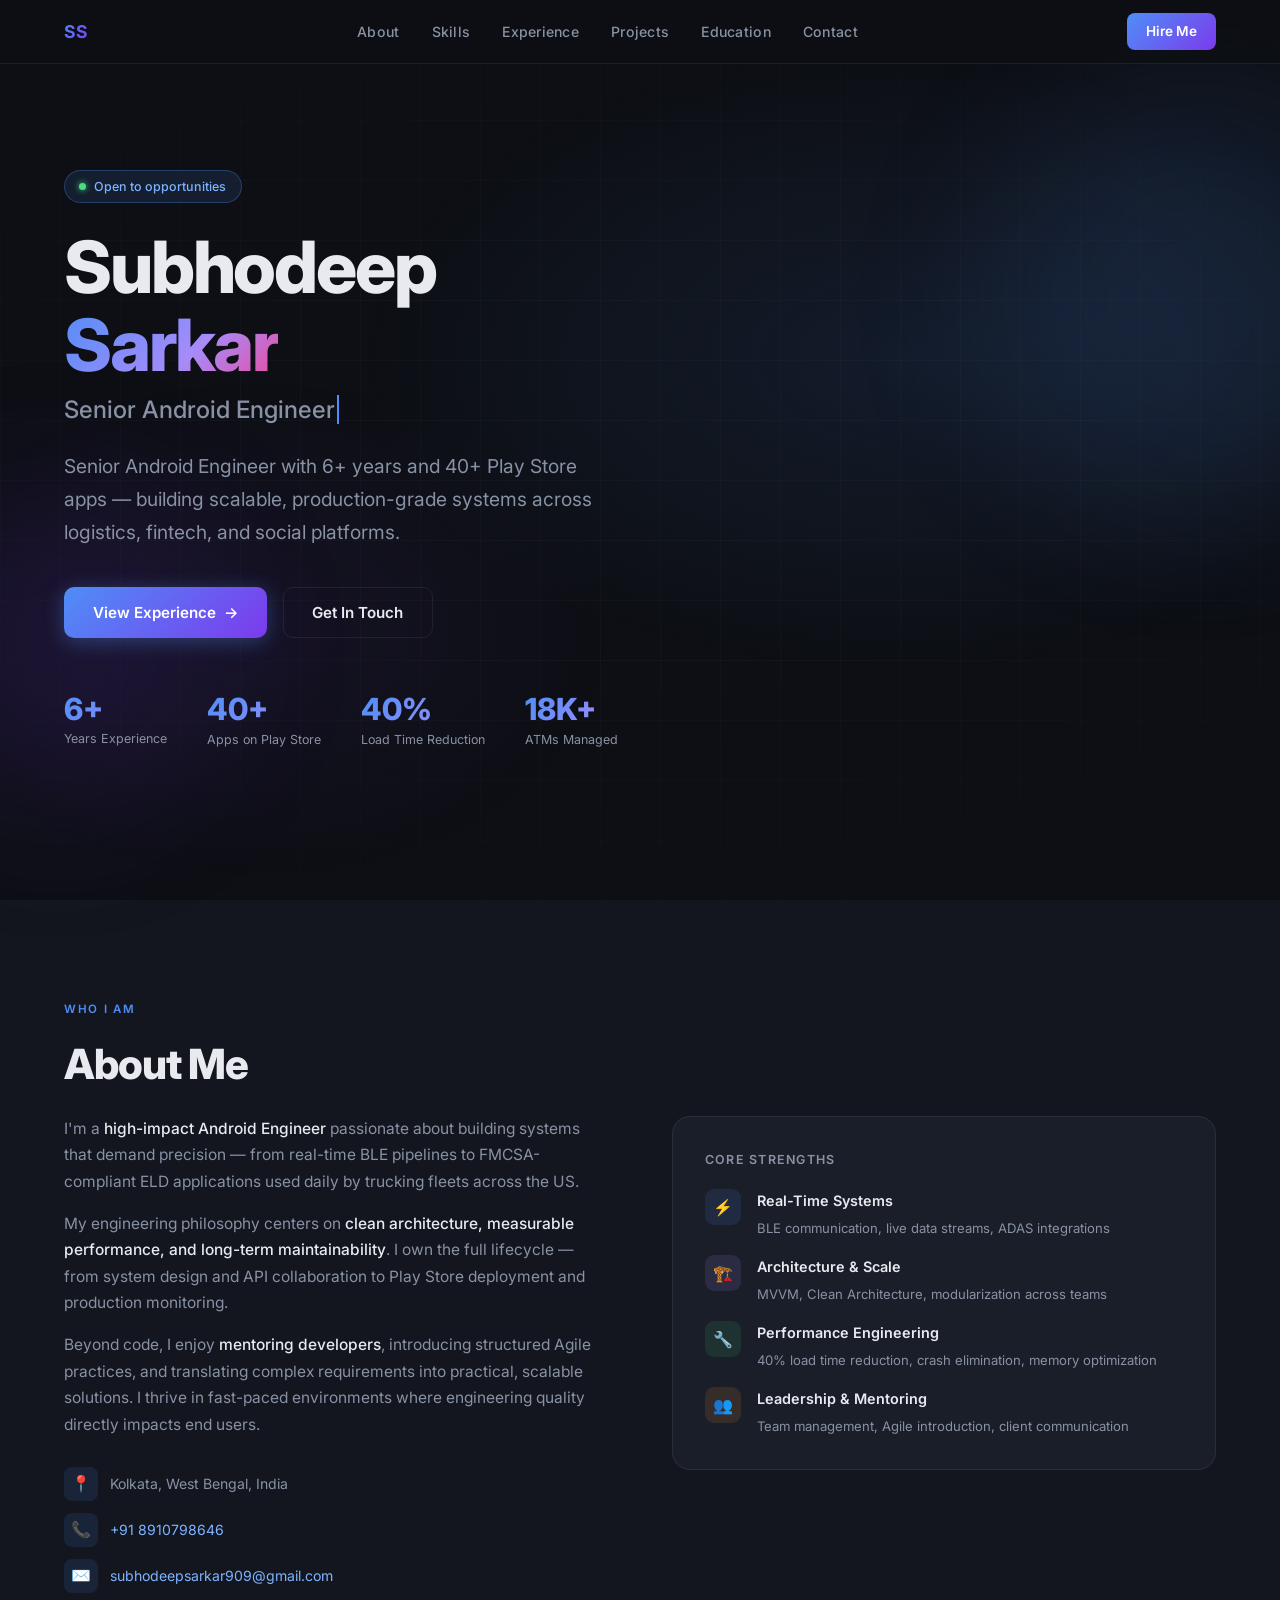
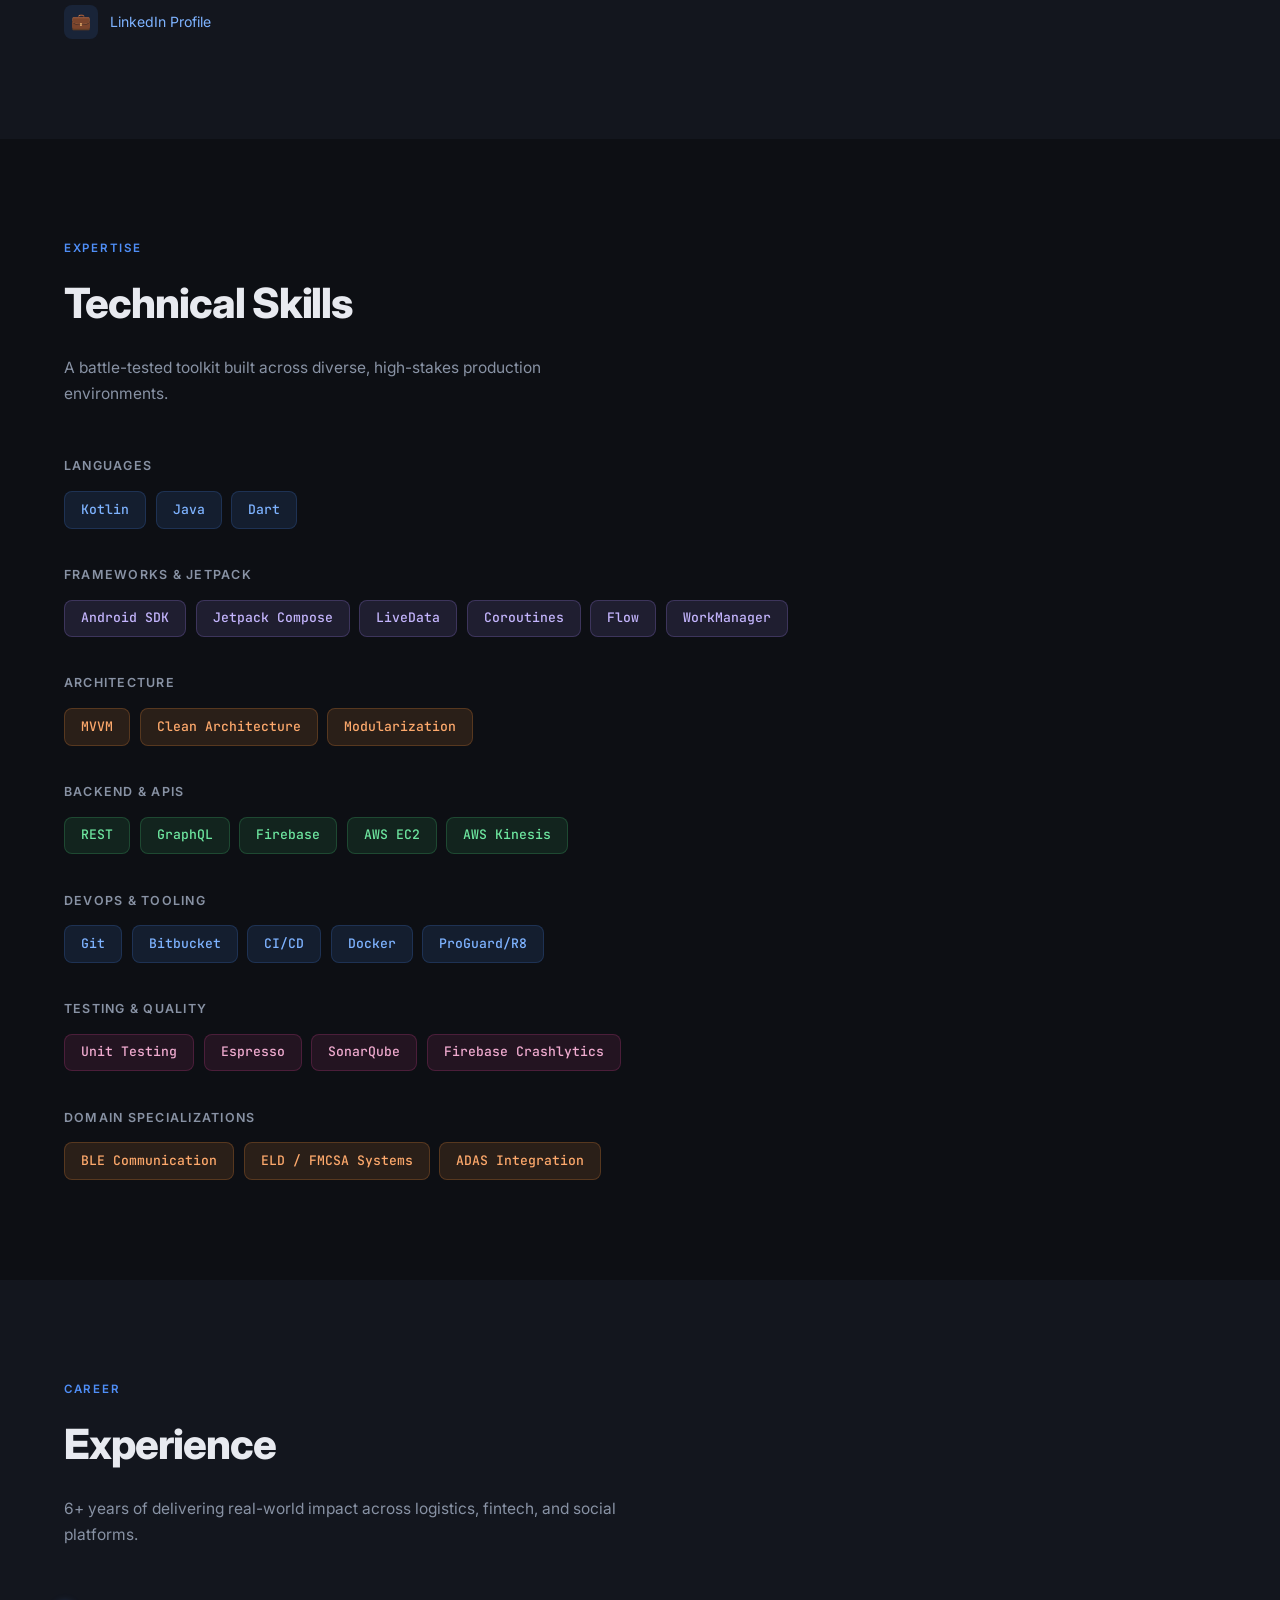
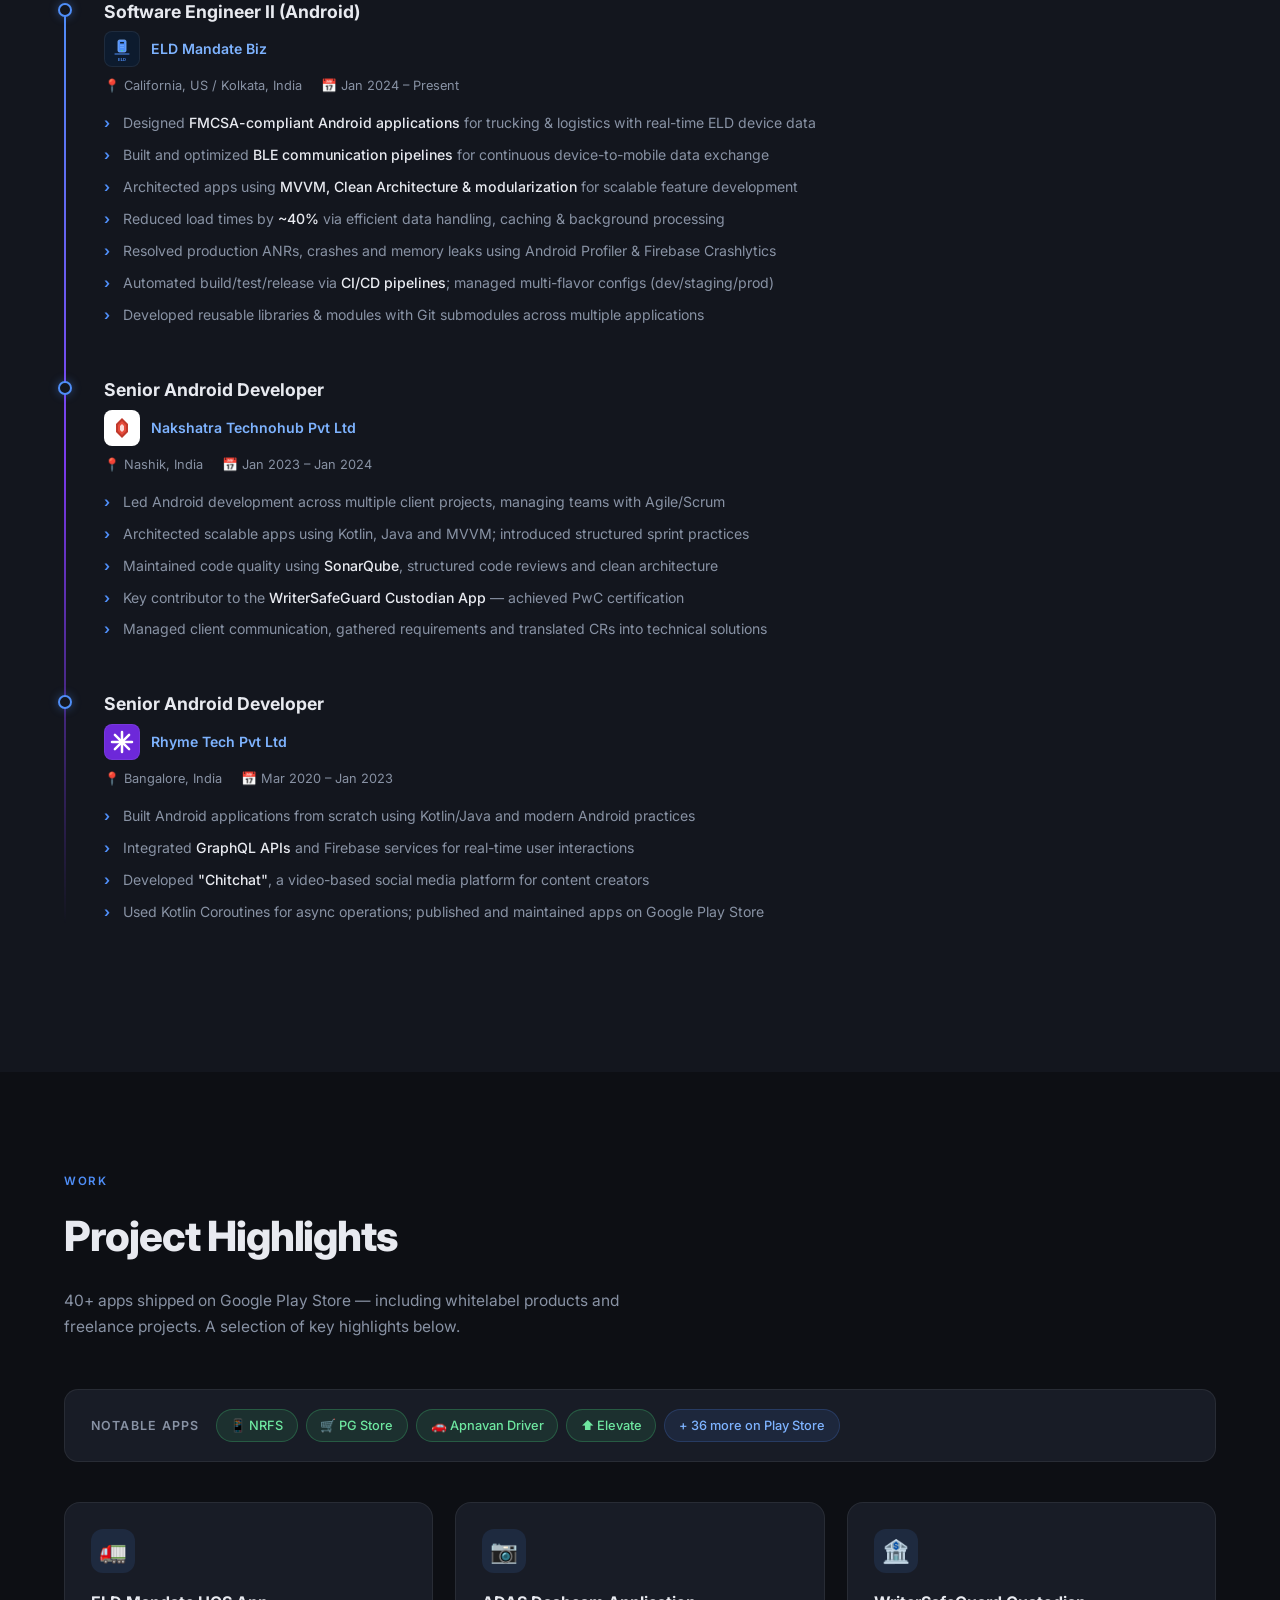
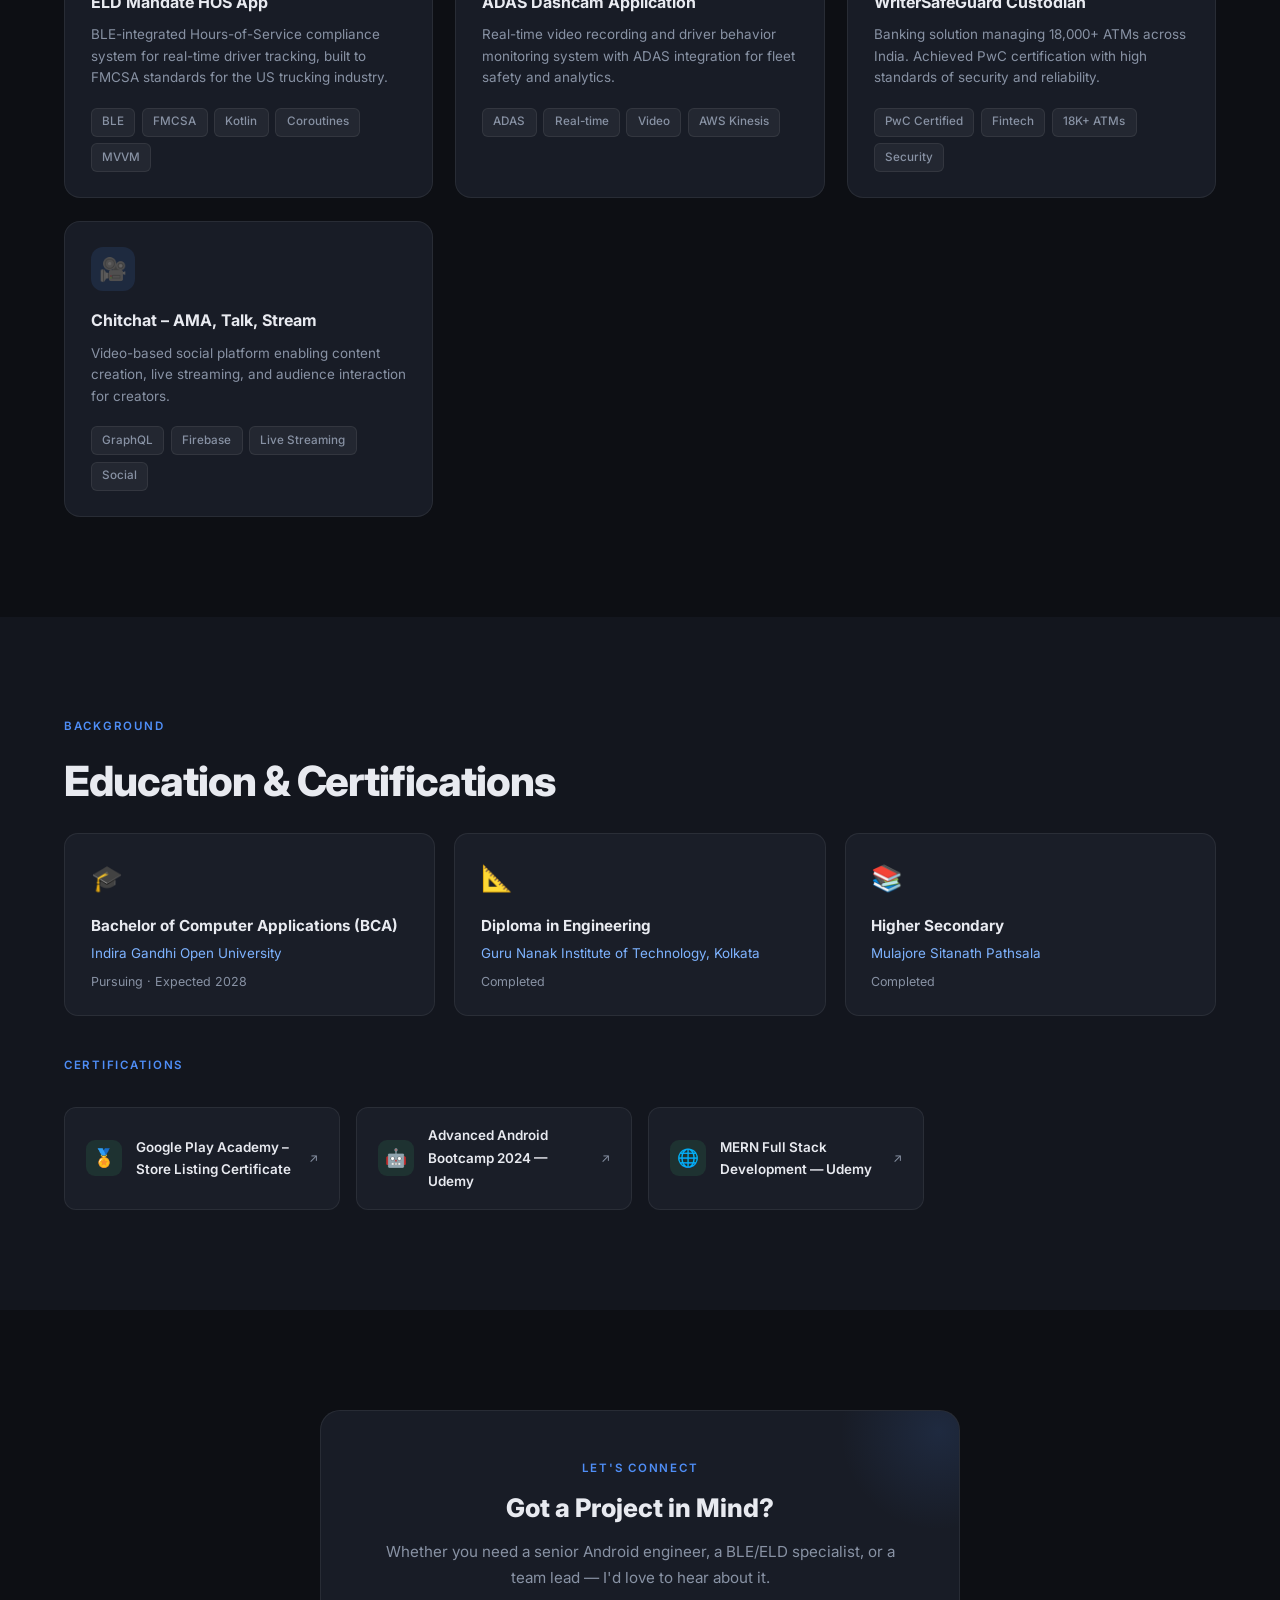
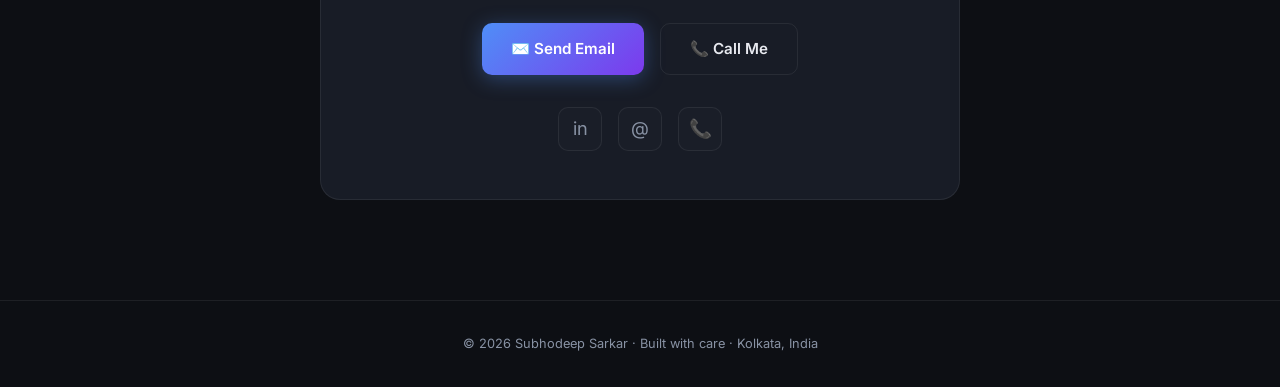
==== index.html @ 1e99bc36 "Updated" ====
<!DOCTYPE html>
<html lang="en">
<head>
  <meta charset="UTF-8" />
  <meta name="viewport" content="width=device-width, initial-scale=1.0"/>
  <title>Subhodeep Sarkar — Android Engineer</title>
  <link rel="preconnect" href="https://fonts.googleapis.com">
  <link rel="preconnect" href="https://fonts.gstatic.com" crossorigin>
  <link href="https://fonts.googleapis.com/css2?family=Inter:wght@300;400;500;600;700;800&family=JetBrains+Mono:wght@400;500&display=swap" rel="stylesheet">
  <style>
    *, *::before, *::after { box-sizing: border-box; margin: 0; padding: 0; }

    :root {
      --bg: #0d0f14;
      --bg2: #13161e;
      --bg3: #1a1e28;
      --card: #181c26;
      --border: rgba(255,255,255,0.07);
      --accent: #4f8ef7;
      --accent2: #7c3aed;
      --accent-glow: rgba(79,142,247,0.18);
      --text: #e8eaf0;
      --muted: #8892a4;
      --tag-bg: rgba(79,142,247,0.12);
      --tag-color: #7eb3ff;
      --timeline-line: rgba(79,142,247,0.25);
    }

    html { scroll-behavior: smooth; }

    body {
      font-family: 'Inter', sans-serif;
      background: var(--bg);
      color: var(--text);
      line-height: 1.7;
      overflow-x: hidden;
    }

    /* ---- SCROLLBAR ---- */
    ::-webkit-scrollbar { width: 6px; }
    ::-webkit-scrollbar-track { background: var(--bg); }
    ::-webkit-scrollbar-thumb { background: var(--accent); border-radius: 3px; }

    /* ---- NAV ---- */
    nav {
      position: fixed; top: 0; left: 0; right: 0; z-index: 100;
      display: flex; align-items: center; justify-content: space-between;
      padding: 0 5%;
      height: 64px;
      background: rgba(13,15,20,0.82);
      backdrop-filter: blur(18px);
      border-bottom: 1px solid var(--border);
      transition: background 0.3s;
    }
    .nav-logo {
      font-weight: 700; font-size: 1.1rem; letter-spacing: 0.01em;
      background: linear-gradient(135deg, var(--accent), var(--accent2));
      -webkit-background-clip: text; -webkit-text-fill-color: transparent;
    }
    .nav-links { display: flex; gap: 2rem; list-style: none; }
    .nav-links a {
      color: var(--muted); text-decoration: none; font-size: 0.88rem;
      font-weight: 500; letter-spacing: 0.02em;
      transition: color 0.2s;
      position: relative;
    }
    .nav-links a::after {
      content: ''; position: absolute; bottom: -3px; left: 0;
      width: 0; height: 2px;
      background: var(--accent);
      transition: width 0.25s;
      border-radius: 1px;
    }
    .nav-links a:hover { color: var(--text); }
    .nav-links a:hover::after { width: 100%; }
    .nav-cta {
      padding: 0.45rem 1.2rem;
      background: linear-gradient(135deg, var(--accent), var(--accent2));
      border: none; border-radius: 8px; color: #fff; cursor: pointer;
      font-size: 0.85rem; font-weight: 600; text-decoration: none;
      transition: opacity 0.2s, transform 0.2s;
    }
    .nav-cta:hover { opacity: 0.88; transform: translateY(-1px); }
    .hamburger { display: none; flex-direction: column; gap: 5px; cursor: pointer; }
    .hamburger span { width: 24px; height: 2px; background: var(--text); border-radius: 2px; transition: 0.3s; }

    /* ---- HERO ---- */
    #hero {
      min-height: 100vh;
      display: flex; align-items: center;
      padding: 80px 5% 60px;
      position: relative;
      overflow: hidden;
    }
    .hero-bg {
      position: absolute; inset: 0; z-index: 0;
      background:
        radial-gradient(ellipse 60% 50% at 70% 40%, rgba(79,142,247,0.10) 0%, transparent 70%),
        radial-gradient(ellipse 40% 40% at 20% 70%, rgba(124,58,237,0.08) 0%, transparent 70%);
    }
    .hero-grid {
      position: absolute; inset: 0;
      background-image:
        linear-gradient(rgba(255,255,255,0.025) 1px, transparent 1px),
        linear-gradient(90deg, rgba(255,255,255,0.025) 1px, transparent 1px);
      background-size: 60px 60px;
      mask-image: radial-gradient(ellipse 80% 60% at 50% 50%, black 40%, transparent 100%);
    }
    .hero-content { position: relative; z-index: 1; max-width: 780px; }
    .hero-badge {
      display: inline-flex; align-items: center; gap: 0.5rem;
      padding: 0.3rem 0.9rem;
      background: var(--tag-bg);
      border: 1px solid rgba(79,142,247,0.3);
      border-radius: 50px;
      font-size: 0.78rem; font-weight: 500; color: var(--tag-color);
      margin-bottom: 1.6rem;
      animation: fadeInDown 0.6s ease both;
    }
    .hero-badge .dot {
      width: 7px; height: 7px; border-radius: 50%;
      background: #4ade80;
      box-shadow: 0 0 6px #4ade80;
      animation: pulse 2s infinite;
    }
    @keyframes pulse { 0%,100%{opacity:1} 50%{opacity:0.4} }

    h1 {
      font-size: clamp(2.5rem, 6vw, 4.5rem);
      font-weight: 800;
      line-height: 1.08;
      letter-spacing: -0.03em;
      animation: fadeInDown 0.7s 0.1s ease both;
    }
    .gradient-text {
      background: linear-gradient(135deg, var(--accent) 0%, #a78bfa 60%, #ec4899 100%);
      -webkit-background-clip: text; -webkit-text-fill-color: transparent;
    }
    .hero-sub {
      font-size: clamp(1rem, 2vw, 1.2rem);
      color: var(--muted);
      max-width: 560px;
      margin: 1.2rem 0 2.4rem;
      animation: fadeInDown 0.7s 0.2s ease both;
    }
    .hero-actions {
      display: flex; gap: 1rem; flex-wrap: wrap;
      animation: fadeInDown 0.7s 0.3s ease both;
    }
    .btn {
      padding: 0.75rem 1.8rem; border-radius: 10px;
      font-size: 0.95rem; font-weight: 600;
      cursor: pointer; text-decoration: none;
      transition: transform 0.2s, box-shadow 0.2s, opacity 0.2s;
      display: inline-flex; align-items: center; gap: 0.5rem;
    }
    .btn:hover { transform: translateY(-2px); }
    .btn-primary {
      background: linear-gradient(135deg, var(--accent), var(--accent2));
      color: #fff;
      box-shadow: 0 4px 20px rgba(79,142,247,0.35);
    }
    .btn-primary:hover { box-shadow: 0 6px 28px rgba(79,142,247,0.5); }
    .btn-ghost {
      background: transparent;
      border: 1px solid var(--border);
      color: var(--text);
    }
    .btn-ghost:hover { border-color: var(--accent); color: var(--accent); }

    .hero-stats {
      display: flex; gap: 2.5rem; flex-wrap: wrap;
      margin-top: 3.5rem;
      animation: fadeInDown 0.7s 0.4s ease both;
    }
    .stat-item { }
    .stat-num {
      font-size: 1.9rem; font-weight: 800; line-height: 1;
      background: linear-gradient(135deg, var(--accent), #a78bfa);
      -webkit-background-clip: text; -webkit-text-fill-color: transparent;
    }
    .stat-label { font-size: 0.78rem; color: var(--muted); margin-top: 0.25rem; }

    /* ---- SECTIONS ---- */
    section { padding: 100px 5%; }
    .section-label {
      font-size: 0.72rem; font-weight: 600;
      letter-spacing: 0.15em; text-transform: uppercase;
      color: var(--accent);
      margin-bottom: 0.6rem;
    }
    .section-title {
      font-size: clamp(1.8rem, 4vw, 2.6rem);
      font-weight: 800; letter-spacing: -0.025em;
      margin-bottom: 1rem;
    }
    .section-desc {
      color: var(--muted); max-width: 560px;
      margin-bottom: 3rem; font-size: 0.97rem;
    }

    /* ---- ABOUT ---- */
    #about { background: var(--bg2); }
    .about-grid {
      display: grid;
      grid-template-columns: 1fr 1fr;
      gap: 4rem;
      align-items: start;
    }
    .about-text p {
      color: var(--muted); margin-bottom: 1rem; font-size: 0.97rem;
    }
    .about-text p span { color: var(--text); font-weight: 500; }
    .contact-list { margin-top: 1.8rem; display: flex; flex-direction: column; gap: 0.75rem; }
    .contact-item {
      display: flex; align-items: center; gap: 0.75rem;
      color: var(--muted); font-size: 0.88rem;
    }
    .contact-item .icon {
      width: 34px; height: 34px; border-radius: 8px;
      background: var(--tag-bg);
      display: flex; align-items: center; justify-content: center;
      font-size: 1rem; flex-shrink: 0;
    }
    .contact-item a { color: var(--tag-color); text-decoration: none; }
    .contact-item a:hover { text-decoration: underline; }

    /* ---- SKILLS ---- */
    #skills { background: var(--bg); }
    .skills-grid { display: flex; flex-direction: column; gap: 2.2rem; }
    .skill-cat-label {
      font-size: 0.78rem; font-weight: 600;
      letter-spacing: 0.1em; text-transform: uppercase;
      color: var(--muted); margin-bottom: 0.9rem;
    }
    .tags { display: flex; flex-wrap: wrap; gap: 0.6rem; }
    .tag {
      padding: 0.42rem 1rem;
      border-radius: 8px;
      font-size: 0.82rem; font-weight: 500;
      font-family: 'JetBrains Mono', monospace;
      background: var(--tag-bg);
      color: var(--tag-color);
      border: 1px solid rgba(79,142,247,0.18);
      transition: background 0.2s, transform 0.2s, border-color 0.2s;
      cursor: default;
    }
    .tag:hover {
      background: rgba(79,142,247,0.22);
      border-color: rgba(79,142,247,0.45);
      transform: translateY(-2px);
    }
    .tag.green { background: rgba(74,222,128,0.1); color: #6ee7a0; border-color: rgba(74,222,128,0.2); }
    .tag.green:hover { background: rgba(74,222,128,0.2); border-color: rgba(74,222,128,0.45); }
    .tag.purple { background: rgba(167,139,250,0.12); color: #c4b5fd; border-color: rgba(167,139,250,0.22); }
    .tag.purple:hover { background: rgba(167,139,250,0.22); border-color: rgba(167,139,250,0.45); }
    .tag.orange { background: rgba(251,146,60,0.12); color: #fda96c; border-color: rgba(251,146,60,0.22); }
    .tag.orange:hover { background: rgba(251,146,60,0.22); border-color: rgba(251,146,60,0.45); }
    .tag.pink { background: rgba(236,72,153,0.10); color: #f0abcf; border-color: rgba(236,72,153,0.2); }
    .tag.pink:hover { background: rgba(236,72,153,0.2); border-color: rgba(236,72,153,0.45); }

    /* ---- EXPERIENCE ---- */
    #experience { background: var(--bg2); }
    .timeline { position: relative; padding-left: 2.5rem; }
    .timeline::before {
      content: '';
      position: absolute; left: 0; top: 8px; bottom: 0;
      width: 2px;
      background: linear-gradient(180deg, var(--accent), var(--accent2), transparent);
      border-radius: 1px;
    }
    .timeline-item {
      position: relative;
      margin-bottom: 3rem;
      opacity: 0; transform: translateX(-24px);
      transition: opacity 0.65s cubic-bezier(0.22, 1, 0.36, 1), transform 0.65s cubic-bezier(0.22, 1, 0.36, 1);
    }
    .timeline-item.visible { opacity: 1; transform: translateX(0); }
    .timeline-dot {
      position: absolute; left: -2.5rem;
      width: 14px; height: 14px;
      border-radius: 50%;
      background: var(--bg2);
      border: 2px solid var(--accent);
      top: 6px;
      margin-left: -6px;
      box-shadow: 0 0 10px rgba(79,142,247,0.4);
    }
    .timeline-header { display: flex; flex-wrap: wrap; gap: 0.5rem 1rem; align-items: baseline; margin-bottom: 0.3rem; }
    .job-title { font-size: 1.1rem; font-weight: 700; }
    .job-company-row { display: flex; align-items: center; gap: 0.7rem; margin-bottom: 0.5rem; }
    .company-logo {
      width: 36px; height: 36px; border-radius: 8px;
      overflow: hidden; flex-shrink: 0;
      border: 1px solid var(--border);
      display: flex; align-items: center; justify-content: center;
    }
    .company-logo img { width: 100%; height: 100%; object-fit: contain; }
    .job-company {
      font-size: 0.88rem; font-weight: 600;
      color: var(--tag-color);
    }
    .job-meta {
      display: flex; flex-wrap: wrap; gap: 0.5rem 1.2rem;
      margin-bottom: 0.9rem;
    }
    .job-location, .job-date {
      font-size: 0.8rem; color: var(--muted);
      display: flex; align-items: center; gap: 0.3rem;
    }
    .job-bullets { list-style: none; display: flex; flex-direction: column; gap: 0.5rem; }
    .job-bullets li {
      font-size: 0.88rem; color: var(--muted);
      padding-left: 1.2rem; position: relative;
    }
    .job-bullets li::before {
      content: '›'; position: absolute; left: 0;
      color: var(--accent); font-weight: 700;
    }
    .job-bullets li span { color: var(--text); font-weight: 500; }

    /* ---- PROJECTS ---- */
    #projects { background: var(--bg); }
    .projects-grid {
      display: grid;
      grid-template-columns: repeat(auto-fill, minmax(290px, 1fr));
      gap: 1.4rem;
    }
    .project-card {
      background: var(--card);
      border: 1px solid var(--border);
      border-radius: 16px;
      padding: 1.6rem;
      transition: border-color 0.25s, transform 0.25s, box-shadow 0.25s;
      position: relative; overflow: hidden;
      opacity: 0; transform: translateY(20px);
    }
    .project-card.visible { opacity: 1; transform: translateY(0); }
    .project-card::before {
      content: '';
      position: absolute; top: 0; left: 0; right: 0; height: 2px;
      background: linear-gradient(90deg, var(--accent), var(--accent2));
      transform: scaleX(0); transform-origin: left;
      transition: transform 0.3s;
    }
    .project-card:hover { border-color: rgba(79,142,247,0.3); transform: translateY(-4px); box-shadow: 0 12px 32px rgba(0,0,0,0.35); }
    .project-card:hover::before { transform: scaleX(1); }
    .project-icon {
      width: 44px; height: 44px; border-radius: 12px;
      background: var(--tag-bg);
      display: flex; align-items: center; justify-content: center;
      font-size: 1.4rem; margin-bottom: 1rem;
    }
    .project-name { font-size: 1rem; font-weight: 700; margin-bottom: 0.5rem; }
    .project-desc { font-size: 0.84rem; color: var(--muted); margin-bottom: 1.2rem; line-height: 1.6; }
    .project-tags { display: flex; flex-wrap: wrap; gap: 0.4rem; }
    .project-tag {
      padding: 0.22rem 0.65rem;
      border-radius: 6px;
      font-size: 0.73rem; font-weight: 500;
      background: rgba(255,255,255,0.05);
      color: var(--muted);
      border: 1px solid var(--border);
    }

    /* ---- EDUCATION ---- */
    #education { background: var(--bg2); }
    .edu-grid { display: grid; grid-template-columns: repeat(auto-fill, minmax(280px, 1fr)); gap: 1.2rem; }
    .edu-card {
      background: var(--bg3);
      border: 1px solid var(--border);
      border-radius: 14px;
      padding: 1.4rem 1.6rem;
      transition: border-color 0.2s, transform 0.2s;
      opacity: 0; transform: translateY(16px);
    }
    .edu-card.visible { opacity: 1; transform: translateY(0); }
    .edu-card:hover { border-color: rgba(79,142,247,0.3); transform: translateY(-3px); }
    .edu-icon { font-size: 1.6rem; margin-bottom: 0.8rem; }
    .edu-degree { font-size: 0.95rem; font-weight: 700; margin-bottom: 0.2rem; }
    .edu-school { font-size: 0.84rem; color: var(--tag-color); margin-bottom: 0.4rem; }
    .edu-year { font-size: 0.78rem; color: var(--muted); }
    .certs-grid { display: grid; grid-template-columns: repeat(auto-fill, minmax(240px, 1fr)); gap: 1rem; margin-top: 2rem; }
    .cert-card {
      background: var(--bg3);
      border: 1px solid var(--border);
      border-radius: 12px;
      padding: 1rem 1.3rem;
      display: flex; align-items: center; gap: 0.9rem;
      transition: border-color 0.25s, transform 0.25s, box-shadow 0.25s;
      opacity: 0; transform: translateY(16px);
      text-decoration: none; color: inherit; cursor: pointer;
    }
    .cert-card.visible { opacity: 1; transform: translateY(0); }
    .cert-card:hover {
      border-color: rgba(74,222,128,0.5);
      transform: translateY(-3px);
      box-shadow: 0 8px 24px rgba(74,222,128,0.1);
    }
    .cert-badge {
      width: 36px; height: 36px; border-radius: 9px;
      background: rgba(74,222,128,0.1);
      display: flex; align-items: center; justify-content: center;
      font-size: 1.1rem; flex-shrink: 0;
    }
    .cert-name { font-size: 0.84rem; font-weight: 600; }
    .cert-arrow { margin-left: auto; font-size: 0.75rem; color: var(--muted); flex-shrink: 0; transition: color 0.2s; }
    .cert-card:hover .cert-arrow { color: #6ee7a0; }

    /* ---- CONTACT ---- */
    #contact { background: var(--bg); }
    .contact-card {
      max-width: 640px;
      background: var(--card);
      border: 1px solid var(--border);
      border-radius: 20px;
      padding: 3rem;
      text-align: center;
      position: relative; overflow: hidden;
    }
    .contact-card::before {
      content: '';
      position: absolute; top: -80px; right: -80px;
      width: 200px; height: 200px; border-radius: 50%;
      background: radial-gradient(circle, rgba(79,142,247,0.12), transparent 70%);
    }
    .contact-card h3 { font-size: 1.6rem; font-weight: 800; margin-bottom: 0.6rem; }
    .contact-card p { color: var(--muted); font-size: 0.95rem; margin-bottom: 2rem; }
    .contact-buttons { display: flex; justify-content: center; gap: 1rem; flex-wrap: wrap; }
    .social-row {
      display: flex; gap: 1rem; justify-content: center;
      margin-top: 2rem; flex-wrap: wrap;
    }
    .social-btn {
      width: 44px; height: 44px; border-radius: 10px;
      background: var(--bg3);
      border: 1px solid var(--border);
      display: flex; align-items: center; justify-content: center;
      font-size: 1.15rem;
      text-decoration: none; color: var(--muted);
      transition: border-color 0.2s, color 0.2s, transform 0.2s;
    }
    .social-btn:hover { border-color: var(--accent); color: var(--accent); transform: translateY(-2px); }

    /* ---- FOOTER ---- */
    footer {
      text-align: center; padding: 2rem;
      color: var(--muted); font-size: 0.8rem;
      border-top: 1px solid var(--border);
      background: var(--bg);
    }

    /* ---- ANIMATIONS ---- */
    @keyframes fadeInDown {
      from { opacity: 0; transform: translateY(-20px); }
      to   { opacity: 1; transform: translateY(0); }
    }
    .reveal {
      opacity: 0; transform: translateY(28px);
      transition: opacity 0.7s cubic-bezier(0.22, 1, 0.36, 1), transform 0.7s cubic-bezier(0.22, 1, 0.36, 1);
    }
    .reveal.visible { opacity: 1; transform: translateY(0); }

    /* ---- FLOATING ORB ---- */
    .orb {
      position: fixed; border-radius: 50%; filter: blur(80px);
      pointer-events: none; z-index: 0; opacity: 0.12;
      animation: orb-move 14s ease-in-out infinite alternate;
    }
    .orb1 { width: 420px; height: 420px; background: var(--accent); top: 10%; right: -10%; }
    .orb2 { width: 320px; height: 320px; background: var(--accent2); bottom: 10%; left: -8%;
      animation-delay: -7s; }
    @keyframes orb-move {
      from { transform: translate(0, 0) scale(1); }
      to   { transform: translate(30px, 20px) scale(1.08); }
    }

    /* ---- MOBILE ---- */
    @media (max-width: 768px) {
      .about-grid { grid-template-columns: 1fr; gap: 2rem; }
      nav { padding: 0 4%; }
      .nav-links { display: none; }
      .nav-links.open {
        display: flex; flex-direction: column;
        position: fixed; top: 64px; left: 0; right: 0;
        background: var(--bg2); padding: 1.5rem 5%;
        border-bottom: 1px solid var(--border);
        gap: 1.2rem; z-index: 99;
      }
      .hamburger { display: flex; }
      .nav-cta { display: none; }
      section { padding: 70px 5%; }
      .contact-card { padding: 2rem 1.5rem; }
      h1 { font-size: 2.5rem; }
      .hero-stats { gap: 1.5rem; }
    }
  </style>
</head>
<body>

<!-- Ambient orbs -->
<div class="orb orb1"></div>
<div class="orb orb2"></div>

<!-- NAV -->
<nav id="navbar">
  <div class="nav-logo">SS</div>
  <ul class="nav-links" id="navLinks">
    <li><a href="#about">About</a></li>
    <li><a href="#skills">Skills</a></li>
    <li><a href="#experience">Experience</a></li>
    <li><a href="#projects">Projects</a></li>
    <li><a href="#education">Education</a></li>
    <li><a href="#contact">Contact</a></li>
  </ul>
  <a href="mailto:subhodeepsarkar909@gmail.com" class="nav-cta">Hire Me</a>
  <div class="hamburger" id="hamburger" onclick="toggleMenu()">
    <span></span><span></span><span></span>
  </div>
</nav>

<!-- HERO -->
<section id="hero">
  <div class="hero-bg"></div>
  <div class="hero-grid"></div>
  <div class="hero-content">
    <div class="hero-badge">
      <span class="dot"></span>
      Open to opportunities
    </div>
    <h1>
      Subhodeep<br>
      <span class="gradient-text">Sarkar</span>
    </h1>
    <p class="hero-sub">
      Senior Android Engineer with 6+ years and 40+ Play Store apps — building scalable, production-grade systems across logistics, fintech, and social platforms.
    </p>
    <div class="hero-actions">
      <a href="#experience" class="btn btn-primary">
        <span>View Experience</span>
        <span>→</span>
      </a>
      <a href="mailto:subhodeepsarkar909@gmail.com" class="btn btn-ghost">Get In Touch</a>
    </div>
    <div class="hero-stats">
      <div class="stat-item">
        <div class="stat-num">6+</div>
        <div class="stat-label">Years Experience</div>
      </div>
      <div class="stat-item">
        <div class="stat-num">40+</div>
        <div class="stat-label">Apps on Play Store</div>
      </div>
      <div class="stat-item">
        <div class="stat-num">40%</div>
        <div class="stat-label">Load Time Reduction</div>
      </div>
      <div class="stat-item">
        <div class="stat-num">18K+</div>
        <div class="stat-label">ATMs Managed</div>
      </div>
    </div>
  </div>
</section>

<!-- ABOUT -->
<section id="about">
  <div class="reveal">
    <div class="section-label">Who I am</div>
    <h2 class="section-title">About Me</h2>
  </div>
  <div class="about-grid">
    <div class="about-text reveal">
      <p>
        I'm a <span>high-impact Android Engineer</span> passionate about building systems that demand precision — from real-time BLE pipelines to FMCSA-compliant ELD applications used daily by trucking fleets across the US.
      </p>
      <p>
        My engineering philosophy centers on <span>clean architecture, measurable performance, and long-term maintainability</span>. I own the full lifecycle — from system design and API collaboration to Play Store deployment and production monitoring.
      </p>
      <p>
        Beyond code, I enjoy <span>mentoring developers</span>, introducing structured Agile practices, and translating complex requirements into practical, scalable solutions. I thrive in fast-paced environments where engineering quality directly impacts end users.
      </p>
      <div class="contact-list">
        <div class="contact-item"><div class="icon">📍</div> Kolkata, West Bengal, India</div>
        <div class="contact-item"><div class="icon">📞</div> <a href="tel:+918910798646">+91 8910798646</a></div>
        <div class="contact-item"><div class="icon">✉️</div> <a href="mailto:subhodeepsarkar909@gmail.com">subhodeepsarkar909@gmail.com</a></div>
        <div class="contact-item"><div class="icon">💼</div> <a href="https://linkedin.com" target="_blank">LinkedIn Profile</a></div>
      </div>
    </div>
    <div class="reveal" style="transition-delay:0.15s">
      <div style="background:var(--bg3); border:1px solid var(--border); border-radius:18px; padding:2rem; height:100%;">
        <div style="font-size:0.78rem;font-weight:600;letter-spacing:0.1em;text-transform:uppercase;color:var(--muted);margin-bottom:1.2rem;">Core Strengths</div>
        <div style="display:flex;flex-direction:column;gap:1rem;">
          <div class="strength-item" style="display:flex;gap:1rem;align-items:flex-start;">
            <div style="width:36px;height:36px;border-radius:9px;background:rgba(79,142,247,0.12);display:flex;align-items:center;justify-content:center;font-size:1rem;flex-shrink:0;">⚡</div>
            <div><div style="font-weight:600;font-size:0.9rem;margin-bottom:0.2rem;">Real-Time Systems</div><div style="font-size:0.82rem;color:var(--muted);">BLE communication, live data streams, ADAS integrations</div></div>
          </div>
          <div class="strength-item" style="display:flex;gap:1rem;align-items:flex-start;">
            <div style="width:36px;height:36px;border-radius:9px;background:rgba(167,139,250,0.12);display:flex;align-items:center;justify-content:center;font-size:1rem;flex-shrink:0;">🏗️</div>
            <div><div style="font-weight:600;font-size:0.9rem;margin-bottom:0.2rem;">Architecture & Scale</div><div style="font-size:0.82rem;color:var(--muted);">MVVM, Clean Architecture, modularization across teams</div></div>
          </div>
          <div class="strength-item" style="display:flex;gap:1rem;align-items:flex-start;">
            <div style="width:36px;height:36px;border-radius:9px;background:rgba(74,222,128,0.1);display:flex;align-items:center;justify-content:center;font-size:1rem;flex-shrink:0;">🔧</div>
            <div><div style="font-weight:600;font-size:0.9rem;margin-bottom:0.2rem;">Performance Engineering</div><div style="font-size:0.82rem;color:var(--muted);">40% load time reduction, crash elimination, memory optimization</div></div>
          </div>
          <div class="strength-item" style="display:flex;gap:1rem;align-items:flex-start;">
            <div style="width:36px;height:36px;border-radius:9px;background:rgba(251,146,60,0.12);display:flex;align-items:center;justify-content:center;font-size:1rem;flex-shrink:0;">👥</div>
            <div><div style="font-weight:600;font-size:0.9rem;margin-bottom:0.2rem;">Leadership & Mentoring</div><div style="font-size:0.82rem;color:var(--muted);">Team management, Agile introduction, client communication</div></div>
          </div>
        </div>
      </div>
    </div>
  </div>
</section>

<!-- SKILLS -->
<section id="skills">
  <div class="reveal">
    <div class="section-label">Expertise</div>
    <h2 class="section-title">Technical Skills</h2>
    <p class="section-desc">A battle-tested toolkit built across diverse, high-stakes production environments.</p>
  </div>
  <div class="skills-grid reveal">
    <div>
      <div class="skill-cat-label">Languages</div>
      <div class="tags">
        <span class="tag">Kotlin</span>
        <span class="tag">Java</span>
        <span class="tag">Dart</span>
      </div>
    </div>
    <div>
      <div class="skill-cat-label">Frameworks & Jetpack</div>
      <div class="tags">
        <span class="tag purple">Android SDK</span>
        <span class="tag purple">Jetpack Compose</span>
        <span class="tag purple">LiveData</span>
        <span class="tag purple">Coroutines</span>
        <span class="tag purple">Flow</span>
        <span class="tag purple">WorkManager</span>
      </div>
    </div>
    <div>
      <div class="skill-cat-label">Architecture</div>
      <div class="tags">
        <span class="tag orange">MVVM</span>
        <span class="tag orange">Clean Architecture</span>
        <span class="tag orange">Modularization</span>
      </div>
    </div>
    <div>
      <div class="skill-cat-label">Backend & APIs</div>
      <div class="tags">
        <span class="tag green">REST</span>
        <span class="tag green">GraphQL</span>
        <span class="tag green">Firebase</span>
        <span class="tag green">AWS EC2</span>
        <span class="tag green">AWS Kinesis</span>
      </div>
    </div>
    <div>
      <div class="skill-cat-label">DevOps & Tooling</div>
      <div class="tags">
        <span class="tag">Git</span>
        <span class="tag">Bitbucket</span>
        <span class="tag">CI/CD</span>
        <span class="tag">Docker</span>
        <span class="tag">ProGuard/R8</span>
      </div>
    </div>
    <div>
      <div class="skill-cat-label">Testing & Quality</div>
      <div class="tags">
        <span class="tag pink">Unit Testing</span>
        <span class="tag pink">Espresso</span>
        <span class="tag pink">SonarQube</span>
        <span class="tag pink">Firebase Crashlytics</span>
      </div>
    </div>
    <div>
      <div class="skill-cat-label">Domain Specializations</div>
      <div class="tags">
        <span class="tag orange">BLE Communication</span>
        <span class="tag orange">ELD / FMCSA Systems</span>
        <span class="tag orange">ADAS Integration</span>
      </div>
    </div>
  </div>
</section>

<!-- EXPERIENCE -->
<section id="experience">
  <div class="reveal">
    <div class="section-label">Career</div>
    <h2 class="section-title">Experience</h2>
    <p class="section-desc">6+ years of delivering real-world impact across logistics, fintech, and social platforms.</p>
  </div>
  <div class="timeline">

    <div class="timeline-item">
      <div class="timeline-dot"></div>
      <div class="timeline-header">
        <div class="job-title">Software Engineer II (Android)</div>
      </div>
      <div class="job-company-row">
        <div class="company-logo" style="background:#0d1b2e;">
          <svg width="28" height="28" viewBox="0 0 28 28" fill="none" xmlns="http://www.w3.org/2000/svg">
            <rect width="28" height="28" fill="#0d1b2e"/>
            <rect x="10" y="5" width="8" height="12" rx="1.5" fill="#4f8ef7" stroke="#7eb3ff" stroke-width="0.8"/>
            <rect x="12" y="7" width="4" height="1.5" rx="0.5" fill="#0d1b2e"/>
            <rect x="12" y="10" width="4" height="1" rx="0.3" fill="#7eb3ff" opacity="0.6"/>
            <rect x="12" y="12" width="4" height="1" rx="0.3" fill="#7eb3ff" opacity="0.6"/>
            <circle cx="14" cy="15.5" r="0.8" fill="#4ade80"/>
            <path d="M7 19h14" stroke="#4f8ef7" stroke-width="1" stroke-linecap="round"/>
            <text x="14" y="26" font-family="Arial" font-size="4" font-weight="bold" fill="#4f8ef7" text-anchor="middle">ELD</text>
          </svg>
        </div>
        <div class="job-company">ELD Mandate Biz</div>
      </div>
      <div class="job-meta">
        <div class="job-location">📍 California, US / Kolkata, India</div>
        <div class="job-date">📅 Jan 2024 – Present</div>
      </div>
      <ul class="job-bullets">
        <li>Designed <span>FMCSA-compliant Android applications</span> for trucking & logistics with real-time ELD device data</li>
        <li>Built and optimized <span>BLE communication pipelines</span> for continuous device-to-mobile data exchange</li>
        <li>Architected apps using <span>MVVM, Clean Architecture & modularization</span> for scalable feature development</li>
        <li>Reduced load times by <span>~40%</span> via efficient data handling, caching & background processing</li>
        <li>Resolved production ANRs, crashes and memory leaks using Android Profiler & Firebase Crashlytics</li>
        <li>Automated build/test/release via <span>CI/CD pipelines</span>; managed multi-flavor configs (dev/staging/prod)</li>
        <li>Developed reusable libraries & modules with Git submodules across multiple applications</li>
      </ul>
    </div>

    <div class="timeline-item">
      <div class="timeline-dot"></div>
      <div class="timeline-header">
        <div class="job-title">Senior Android Developer</div>
      </div>
      <div class="job-company-row">
        <div class="company-logo" style="background:#fff;">
          <svg width="28" height="28" viewBox="0 0 28 28" fill="none" xmlns="http://www.w3.org/2000/svg">
            <rect width="28" height="28" fill="#fff"/>
            <polygon points="14,4 20,10 20,18 14,24 8,18 8,10" fill="#c0392b"/>
            <polygon points="14,7 18,11 18,17 14,21 10,17 10,11" fill="#e74c3c"/>
            <polygon points="14,10 16,12 16,16 14,18 12,16 12,12" fill="#fff" opacity="0.8"/>
          </svg>
        </div>
        <div class="job-company">Nakshatra Technohub Pvt Ltd</div>
      </div>
      <div class="job-meta">
        <div class="job-location">📍 Nashik, India</div>
        <div class="job-date">📅 Jan 2023 – Jan 2024</div>
      </div>
      <ul class="job-bullets">
        <li>Led Android development across multiple client projects, managing teams with Agile/Scrum</li>
        <li>Architected scalable apps using Kotlin, Java and MVVM; introduced structured sprint practices</li>
        <li>Maintained code quality using <span>SonarQube</span>, structured code reviews and clean architecture</li>
        <li>Key contributor to the <span>WriterSafeGuard Custodian App</span> — achieved PwC certification</li>
        <li>Managed client communication, gathered requirements and translated CRs into technical solutions</li>
      </ul>
    </div>

    <div class="timeline-item">
      <div class="timeline-dot"></div>
      <div class="timeline-header">
        <div class="job-title">Senior Android Developer</div>
      </div>
      <div class="job-company-row">
        <div class="company-logo" style="background:#6d28d9;">
          <svg width="28" height="28" viewBox="0 0 28 28" fill="none" xmlns="http://www.w3.org/2000/svg">
            <rect width="28" height="28" fill="#6d28d9"/>
            <line x1="14" y1="4" x2="14" y2="24" stroke="white" stroke-width="2.5" stroke-linecap="round"/>
            <line x1="4" y1="14" x2="24" y2="14" stroke="white" stroke-width="2.5" stroke-linecap="round"/>
            <line x1="6.9" y1="6.9" x2="21.1" y2="21.1" stroke="white" stroke-width="2.5" stroke-linecap="round"/>
            <line x1="21.1" y1="6.9" x2="6.9" y2="21.1" stroke="white" stroke-width="2.5" stroke-linecap="round"/>
          </svg>
        </div>
        <div class="job-company">Rhyme Tech Pvt Ltd</div>
      </div>
      <div class="job-meta">
        <div class="job-location">📍 Bangalore, India</div>
        <div class="job-date">📅 Mar 2020 – Jan 2023</div>
      </div>
      <ul class="job-bullets">
        <li>Built Android applications from scratch using Kotlin/Java and modern Android practices</li>
        <li>Integrated <span>GraphQL APIs</span> and Firebase services for real-time user interactions</li>
        <li>Developed <span>"Chitchat"</span>, a video-based social media platform for content creators</li>
        <li>Used Kotlin Coroutines for async operations; published and maintained apps on Google Play Store</li>
      </ul>
    </div>

  </div>
</section>

<!-- PROJECTS -->
<section id="projects">
  <div class="reveal">
    <div class="section-label">Work</div>
    <h2 class="section-title">Project Highlights</h2>
    <p class="section-desc">40+ apps shipped on Google Play Store — including whitelabel products and freelance projects. A selection of key highlights below.</p>
  </div>

  <!-- Play Store Apps Strip -->
  <div class="reveal" style="margin-bottom:2.5rem;">
    <div style="background:var(--card);border:1px solid var(--border);border-radius:14px;padding:1.2rem 1.6rem;display:flex;flex-wrap:wrap;align-items:center;gap:1rem;">
      <div style="font-size:0.78rem;font-weight:600;letter-spacing:0.1em;text-transform:uppercase;color:var(--muted);flex-shrink:0;">Notable Apps</div>
      <div style="display:flex;flex-wrap:wrap;gap:0.5rem;">
        <span style="padding:0.3rem 0.85rem;border-radius:20px;background:rgba(74,222,128,0.1);color:#6ee7a0;border:1px solid rgba(74,222,128,0.25);font-size:0.8rem;font-weight:500;">📱 NRFS</span>
        <span style="padding:0.3rem 0.85rem;border-radius:20px;background:rgba(74,222,128,0.1);color:#6ee7a0;border:1px solid rgba(74,222,128,0.25);font-size:0.8rem;font-weight:500;">🛒 PG Store</span>
        <span style="padding:0.3rem 0.85rem;border-radius:20px;background:rgba(74,222,128,0.1);color:#6ee7a0;border:1px solid rgba(74,222,128,0.25);font-size:0.8rem;font-weight:500;">🚗 Apnavan Driver</span>
        <span style="padding:0.3rem 0.85rem;border-radius:20px;background:rgba(74,222,128,0.1);color:#6ee7a0;border:1px solid rgba(74,222,128,0.25);font-size:0.8rem;font-weight:500;">⬆️ Elevate</span>
        <span style="padding:0.3rem 0.85rem;border-radius:20px;background:rgba(79,142,247,0.1);color:var(--tag-color);border:1px solid rgba(79,142,247,0.2);font-size:0.8rem;font-weight:500;">+ 36 more on Play Store</span>
      </div>
    </div>
  </div>

  <div class="projects-grid">

    <div class="project-card">
      <div class="project-icon">🚛</div>
      <div class="project-name">ELD Mandate HOS App</div>
      <div class="project-desc">BLE-integrated Hours-of-Service compliance system for real-time driver tracking, built to FMCSA standards for the US trucking industry.</div>
      <div class="project-tags">
        <span class="project-tag">BLE</span>
        <span class="project-tag">FMCSA</span>
        <span class="project-tag">Kotlin</span>
        <span class="project-tag">Coroutines</span>
        <span class="project-tag">MVVM</span>
      </div>
    </div>

    <div class="project-card">
      <div class="project-icon">📷</div>
      <div class="project-name">ADAS Dashcam Application</div>
      <div class="project-desc">Real-time video recording and driver behavior monitoring system with ADAS integration for fleet safety and analytics.</div>
      <div class="project-tags">
        <span class="project-tag">ADAS</span>
        <span class="project-tag">Real-time</span>
        <span class="project-tag">Video</span>
        <span class="project-tag">AWS Kinesis</span>
      </div>
    </div>

    <div class="project-card">
      <div class="project-icon">🏦</div>
      <div class="project-name">WriterSafeGuard Custodian</div>
      <div class="project-desc">Banking solution managing 18,000+ ATMs across India. Achieved PwC certification with high standards of security and reliability.</div>
      <div class="project-tags">
        <span class="project-tag">PwC Certified</span>
        <span class="project-tag">Fintech</span>
        <span class="project-tag">18K+ ATMs</span>
        <span class="project-tag">Security</span>
      </div>
    </div>

    <div class="project-card">
      <div class="project-icon">🎥</div>
      <div class="project-name">Chitchat – AMA, Talk, Stream</div>
      <div class="project-desc">Video-based social platform enabling content creation, live streaming, and audience interaction for creators.</div>
      <div class="project-tags">
        <span class="project-tag">GraphQL</span>
        <span class="project-tag">Firebase</span>
        <span class="project-tag">Live Streaming</span>
        <span class="project-tag">Social</span>
      </div>
    </div>

  </div>
</section>

<!-- EDUCATION -->
<section id="education">
  <div class="reveal">
    <div class="section-label">Background</div>
    <h2 class="section-title">Education & Certifications</h2>
  </div>
  <div class="edu-grid">
    <div class="edu-card">
      <div class="edu-icon">🎓</div>
      <div class="edu-degree">Bachelor of Computer Applications (BCA)</div>
      <div class="edu-school">Indira Gandhi Open University</div>
      <div class="edu-year">Pursuing · Expected 2028</div>
    </div>
    <div class="edu-card">
      <div class="edu-icon">📐</div>
      <div class="edu-degree">Diploma in Engineering</div>
      <div class="edu-school">Guru Nanak Institute of Technology, Kolkata</div>
      <div class="edu-year">Completed</div>
    </div>
    <div class="edu-card">
      <div class="edu-icon">📚</div>
      <div class="edu-degree">Higher Secondary</div>
      <div class="edu-school">Mulajore Sitanath Pathsala</div>
      <div class="edu-year">Completed</div>
    </div>
  </div>

  <div style="margin-top:2.5rem;">
    <div class="section-label" style="margin-bottom:1rem;">Certifications</div>
    <div class="certs-grid">
      <a href="https://www.credential.net/ff9a4272-61c7-4290-8642-72382f1aca1c#acc.DbnQ0E1a" target="_blank" rel="noopener" class="cert-card">
        <div class="cert-badge">🏅</div>
        <div class="cert-name">Google Play Academy – Store Listing Certificate</div>
        <div class="cert-arrow">↗</div>
      </a>
      <a href="https://www.udemy.com/certificate/UC-18c18c38-5c2e-4c9b-affe-2279071258e1/" target="_blank" rel="noopener" class="cert-card">
        <div class="cert-badge">🤖</div>
        <div class="cert-name">Advanced Android Bootcamp 2024 — Udemy</div>
        <div class="cert-arrow">↗</div>
      </a>
      <a href="https://www.udemy.com/certificate/UC-bc1f9a9d-ee78-4209-8d55-ce7dfd63d105/" target="_blank" rel="noopener" class="cert-card">
        <div class="cert-badge">🌐</div>
        <div class="cert-name">MERN Full Stack Development — Udemy</div>
        <div class="cert-arrow">↗</div>
      </a>
    </div>
  </div>
</section>

<!-- CONTACT -->
<section id="contact">
  <div class="reveal" style="display:flex;justify-content:center;">
    <div class="contact-card">
      <div class="section-label" style="margin-bottom:0.5rem;">Let's Connect</div>
      <h3>Got a Project in Mind?</h3>
      <p>Whether you need a senior Android engineer, a BLE/ELD specialist, or a team lead — I'd love to hear about it.</p>
      <div class="contact-buttons">
        <a href="mailto:subhodeepsarkar909@gmail.com" class="btn btn-primary">✉️ Send Email</a>
        <a href="tel:+918910798646" class="btn btn-ghost">📞 Call Me</a>
      </div>
      <div class="social-row">
        <a href="https://linkedin.com" target="_blank" class="social-btn" title="LinkedIn">in</a>
        <a href="mailto:subhodeepsarkar909@gmail.com" class="social-btn" title="Email">@</a>
        <a href="tel:+918910798646" class="social-btn" title="Phone">📞</a>
      </div>
    </div>
  </div>
</section>

<!-- FOOTER -->
<footer>
  <p>© 2026 Subhodeep Sarkar · Built with care · Kolkata, India</p>
</footer>

<script>
  // --- Hamburger ---
  function toggleMenu() {
    document.getElementById('navLinks').classList.toggle('open');
  }
  document.addEventListener('click', (e) => {
    if (!e.target.closest('nav')) {
      document.getElementById('navLinks').classList.remove('open');
    }
  });

  // --- Intersection Observer: reveal on scroll ---
  const revealEls = document.querySelectorAll('.reveal, .timeline-item, .project-card, .edu-card, .cert-card');
  const observer = new IntersectionObserver((entries) => {
    entries.forEach((entry, i) => {
      if (entry.isIntersecting) {
        const delay = entry.target.dataset.delay || 0;
        setTimeout(() => {
          entry.target.classList.add('visible');
        }, delay);
        observer.unobserve(entry.target);
      }
    });
  }, { threshold: 0.1 });

  revealEls.forEach((el, i) => {
    if (el.classList.contains('project-card') || el.classList.contains('edu-card') || el.classList.contains('cert-card')) {
      el.dataset.delay = (i % 4) * 80;
    }
    observer.observe(el);
  });

  // --- Animated counter ---
  function animateCounter(el, target, suffix='') {
    let current = 0;
    const step = target / 40;
    const timer = setInterval(() => {
      current += step;
      if (current >= target) { current = target; clearInterval(timer); }
      el.textContent = Math.floor(current) + suffix;
    }, 30);
  }

  const statsObserver = new IntersectionObserver((entries) => {
    entries.forEach(entry => {
      if (entry.isIntersecting) {
        const nums = entry.target.querySelectorAll('.stat-num');
        const targets = [6, 40, 40, 18];
        const suffixes = ['+', '+', '%', 'K+'];
        nums.forEach((n, i) => animateCounter(n, targets[i], suffixes[i]));
        statsObserver.unobserve(entry.target);
      }
    });
  }, { threshold: 0.5 });

  const heroStats = document.querySelector('.hero-stats');
  if (heroStats) statsObserver.observe(heroStats);

  // --- Typing cursor effect in hero ---
  const titles = ['Senior Android Engineer', 'Tech Lead · Team Builder', 'Staff Engineer Ready', '40+ Apps on Play Store', 'Open to Senior Roles'];
  let ti = 0, ci = 0, deleting = false;
  const typedEl = document.createElement('span');
  typedEl.style.cssText = 'border-right:2px solid var(--accent);padding-right:2px;';
  const heroH1 = document.querySelector('#hero h1');
  const typedLine = document.createElement('div');
  typedLine.style.cssText = 'font-size:clamp(1rem,2.5vw,1.5rem);font-weight:500;color:var(--muted);margin-top:0.4rem;min-height:1.8rem;';
  typedLine.appendChild(typedEl);
  heroH1.after(typedLine);

  function type() {
    const t = titles[ti];
    if (!deleting) {
      typedEl.textContent = t.slice(0, ci++);
      if (ci > t.length) { deleting = true; setTimeout(type, 1800); return; }
    } else {
      typedEl.textContent = t.slice(0, ci--);
      if (ci < 0) { deleting = false; ti = (ti+1) % titles.length; ci = 0; }
    }
    setTimeout(type, deleting ? 45 : 80);
  }
  setTimeout(type, 1200);

  // --- Active nav link on scroll ---
  const sections = document.querySelectorAll('section[id]');
  const navLinks = document.querySelectorAll('.nav-links a');
  window.addEventListener('scroll', () => {
    let current = '';
    sections.forEach(s => {
      if (window.scrollY >= s.offsetTop - 100) current = s.id;
    });
    navLinks.forEach(a => {
      a.style.color = a.getAttribute('href') === '#'+current ? 'var(--text)' : '';
    });
  }, { passive: true });
</script>
</body>
</html>
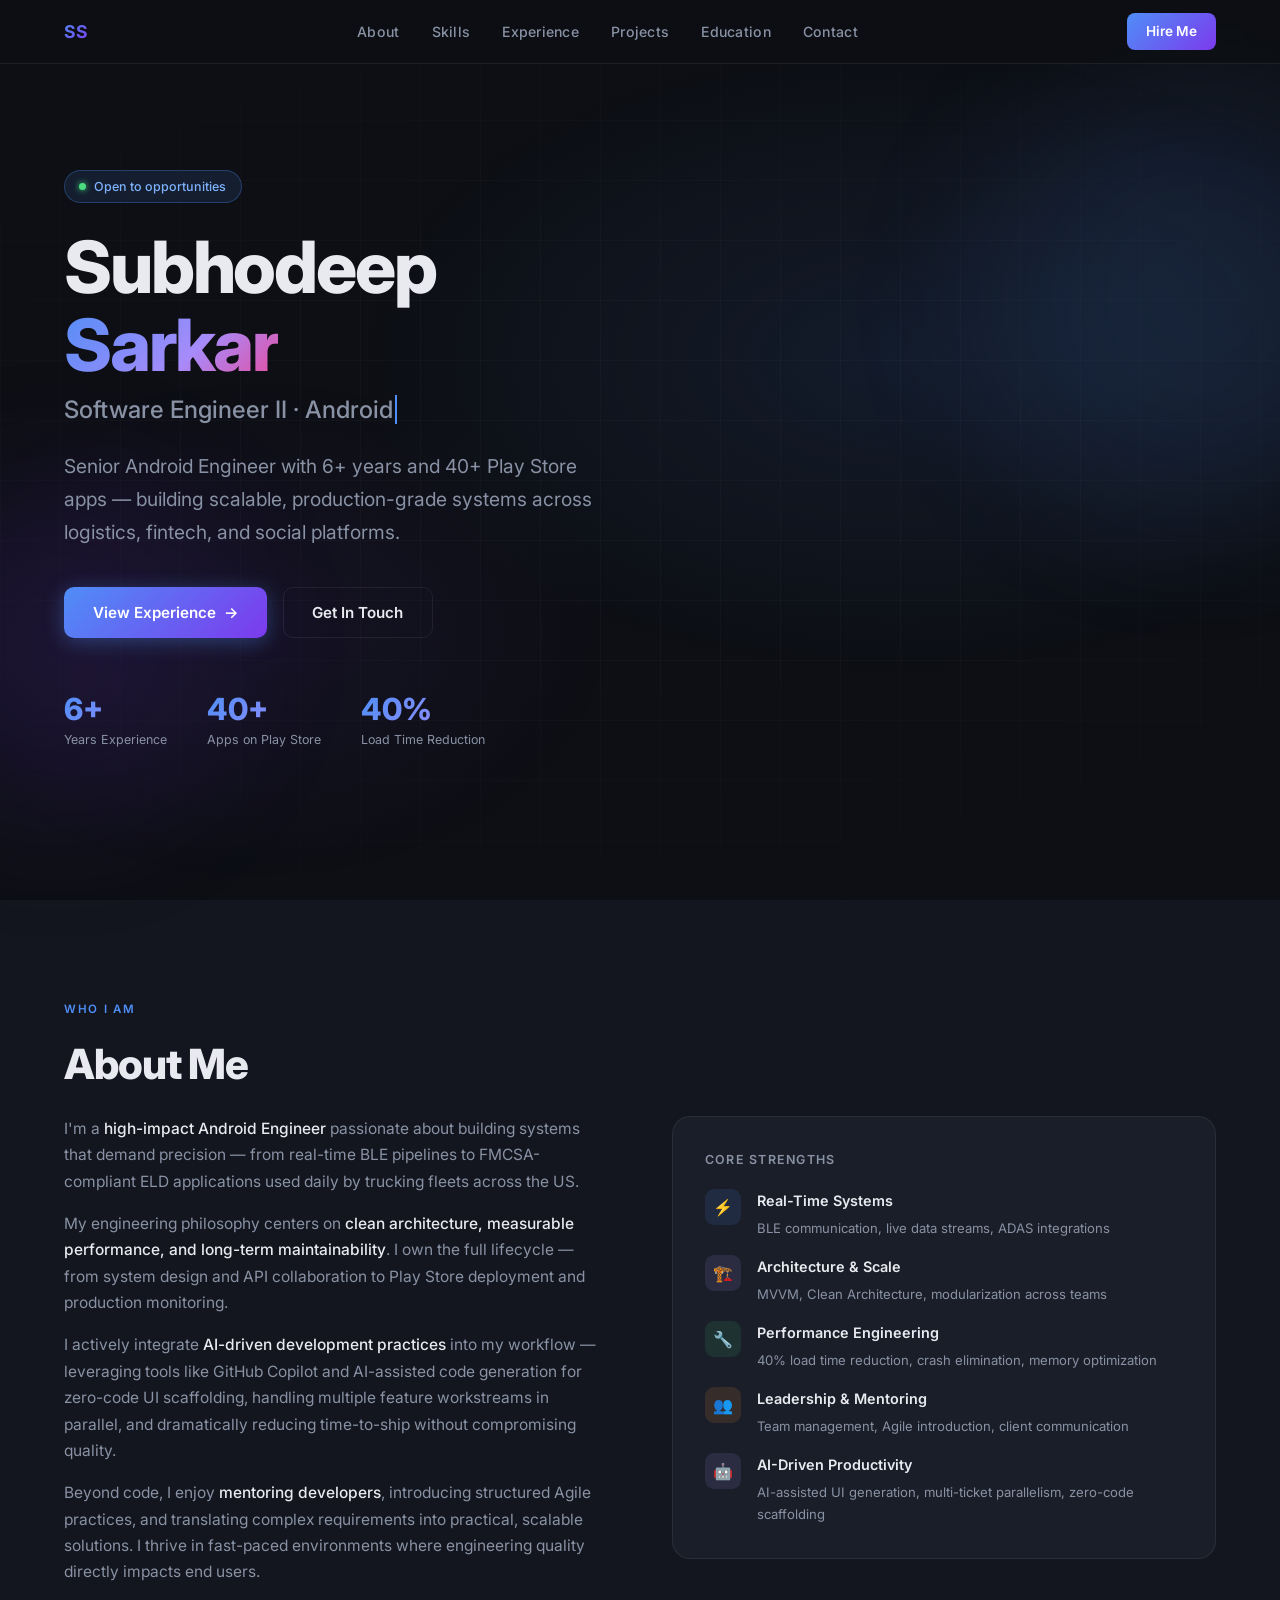
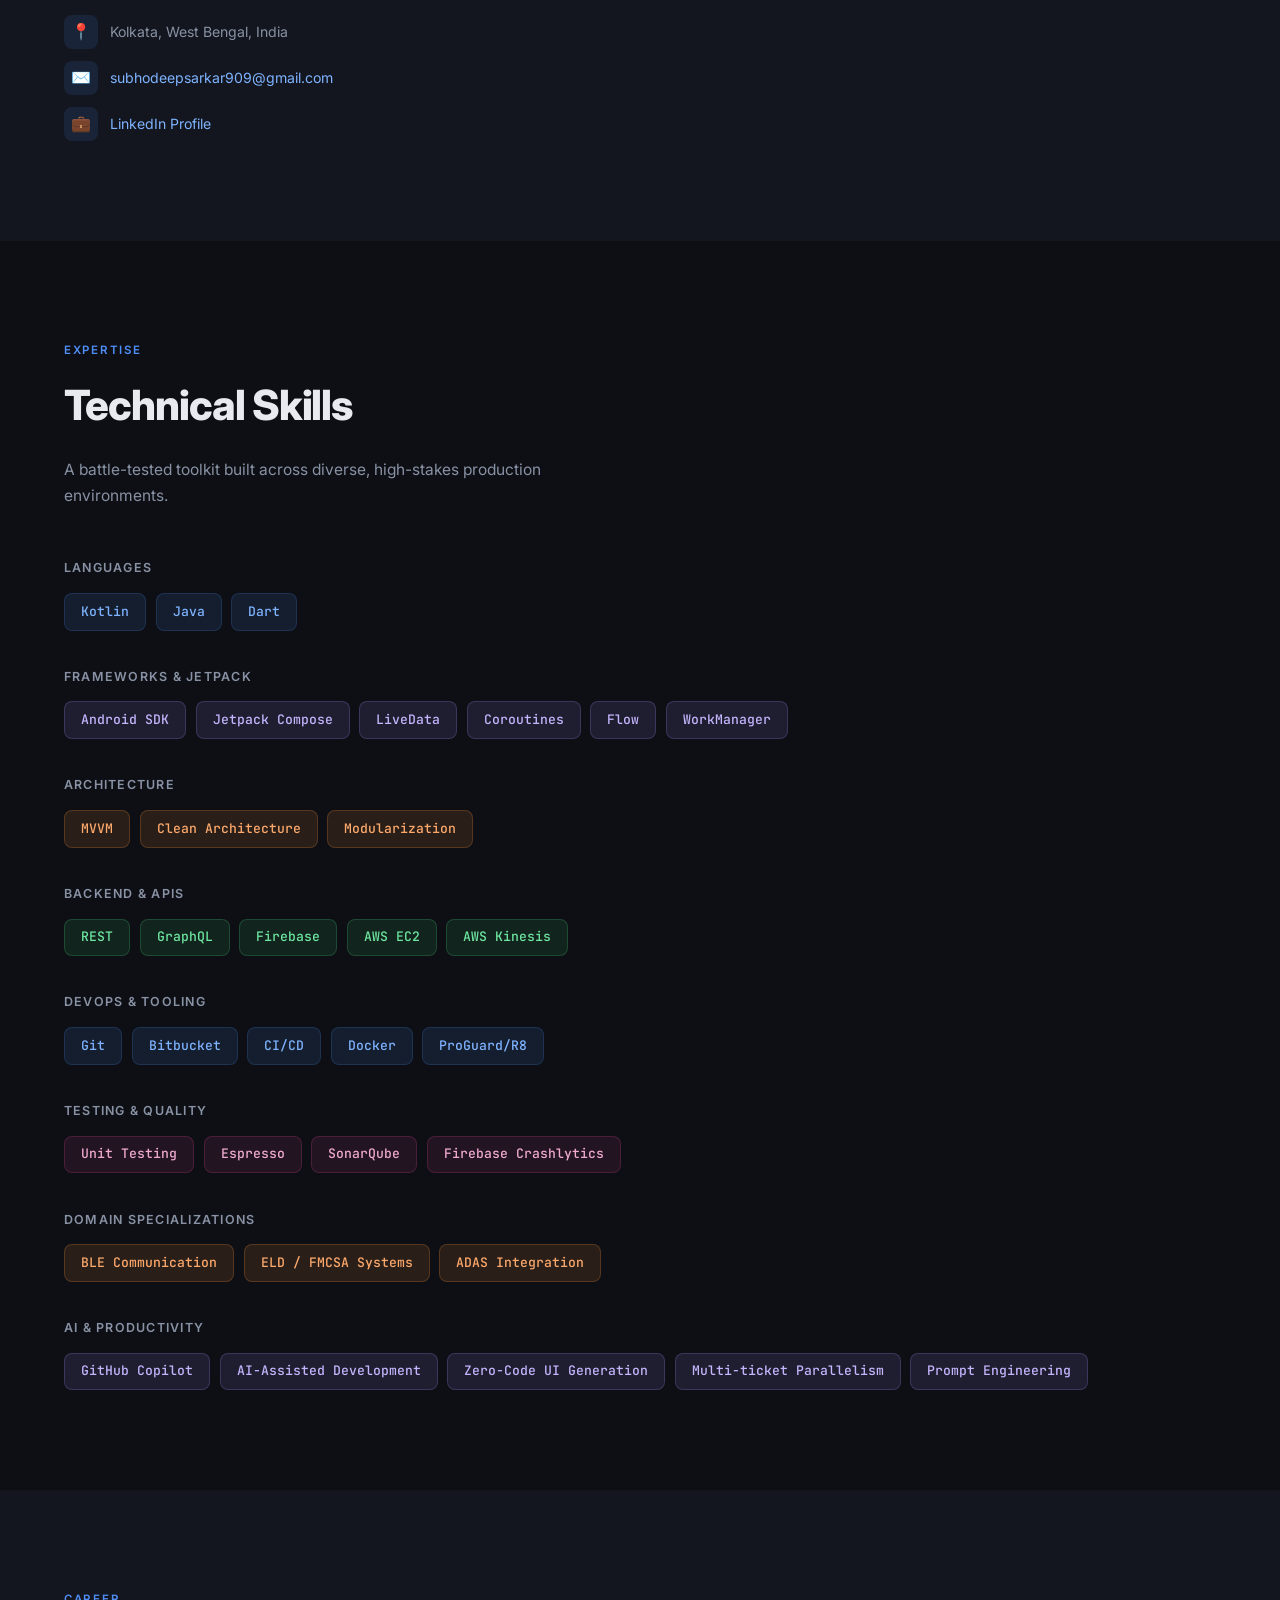
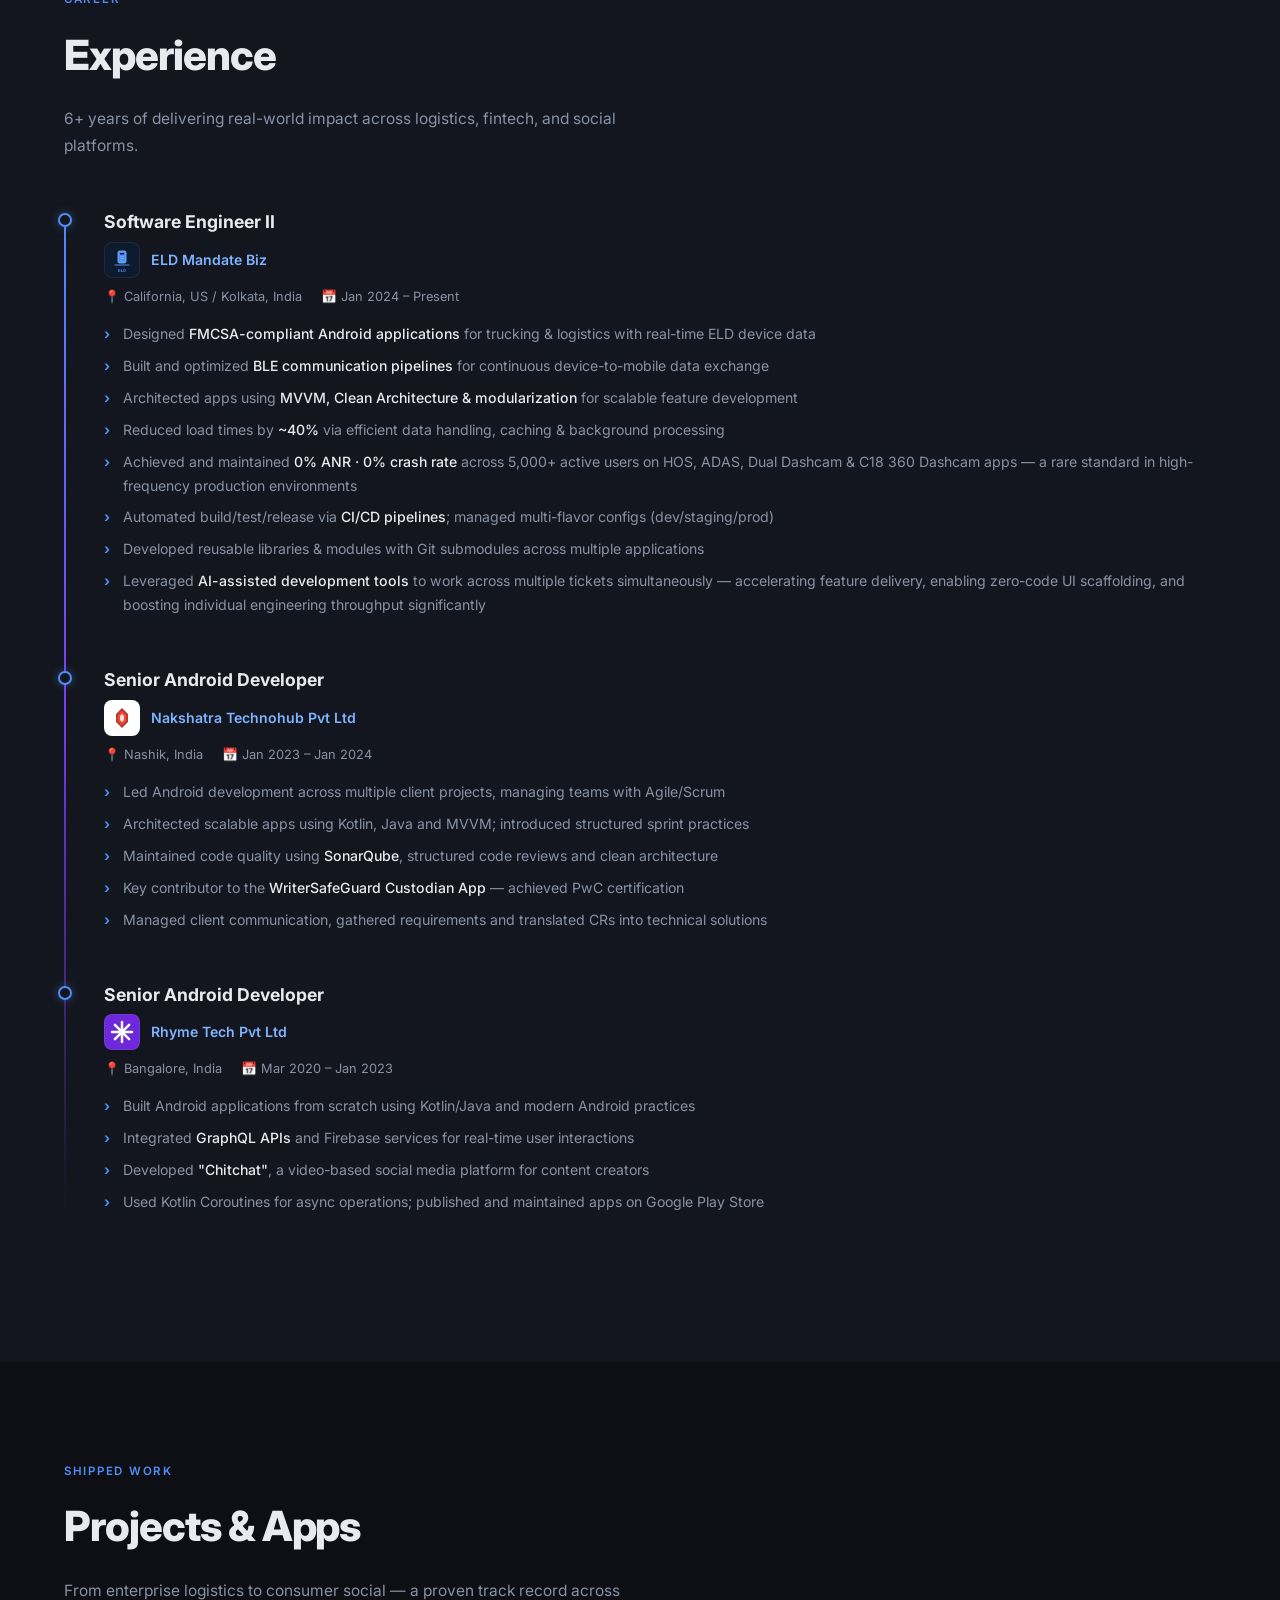
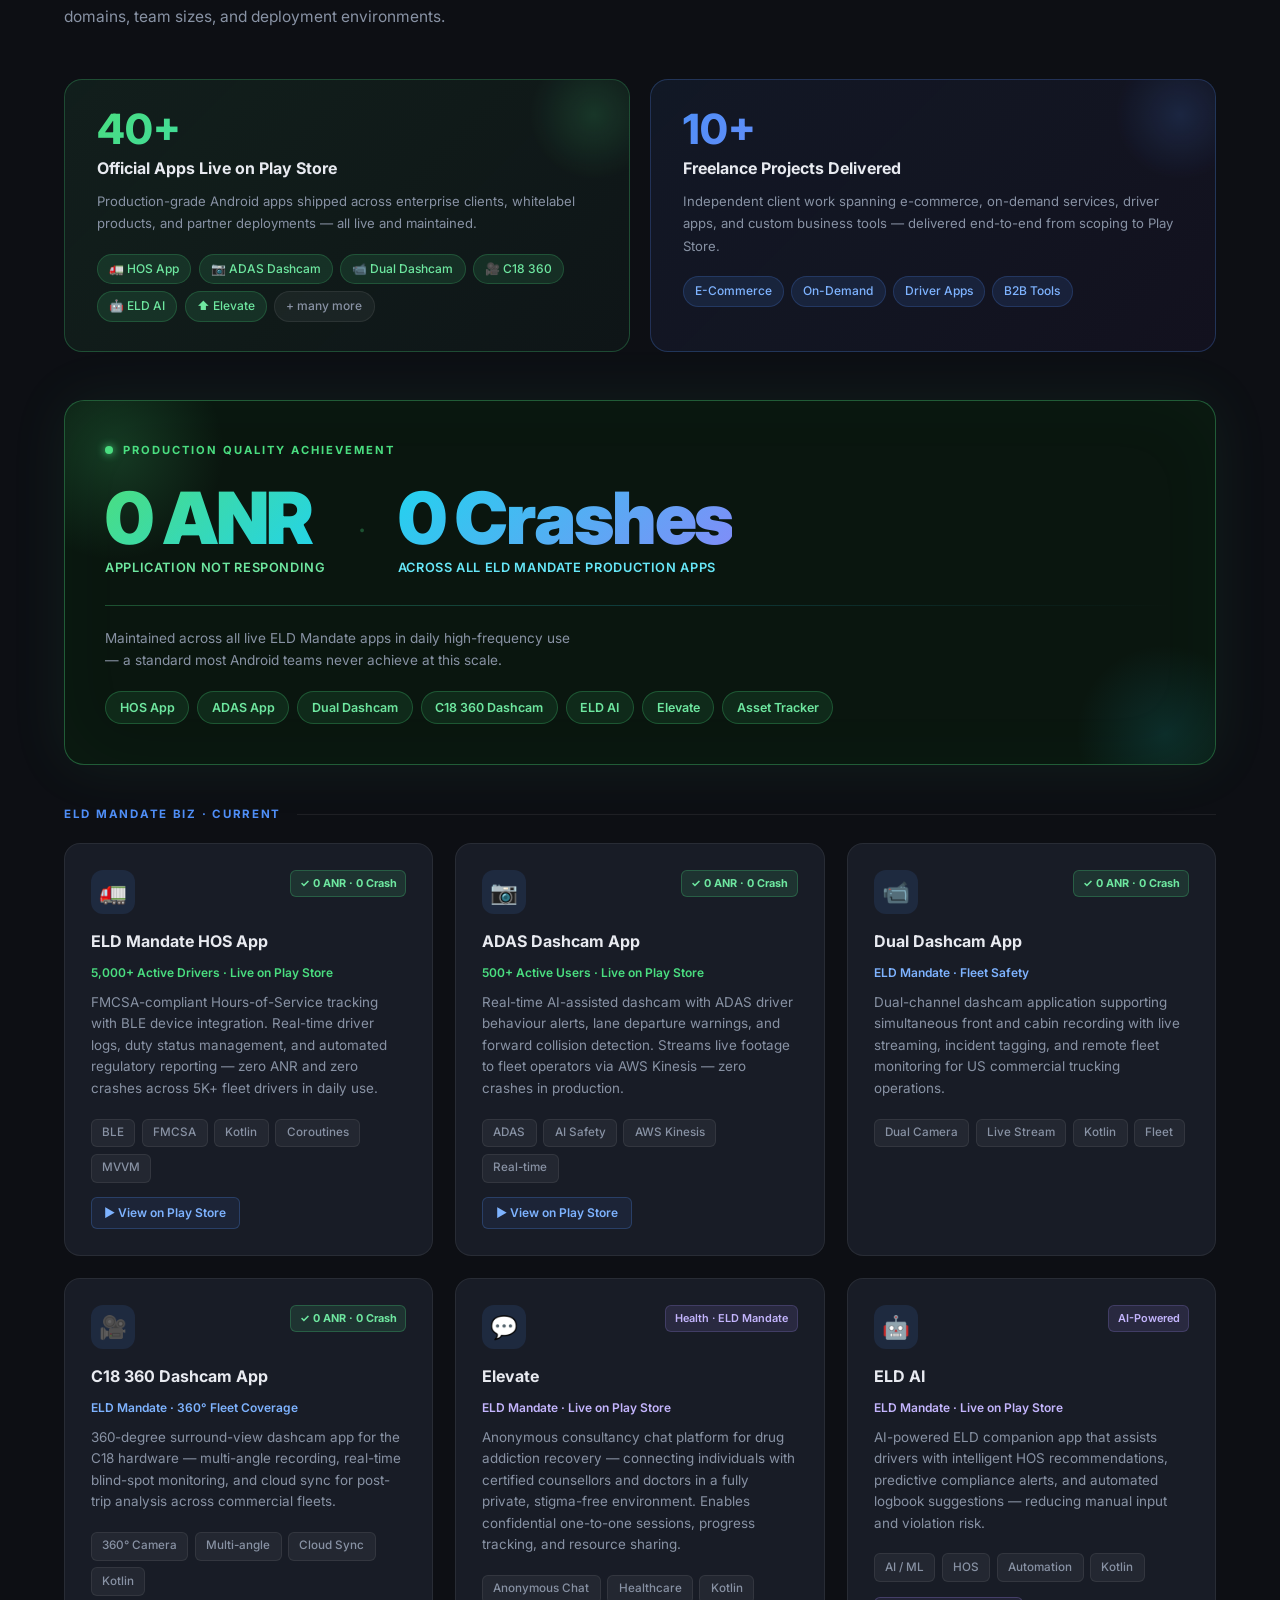
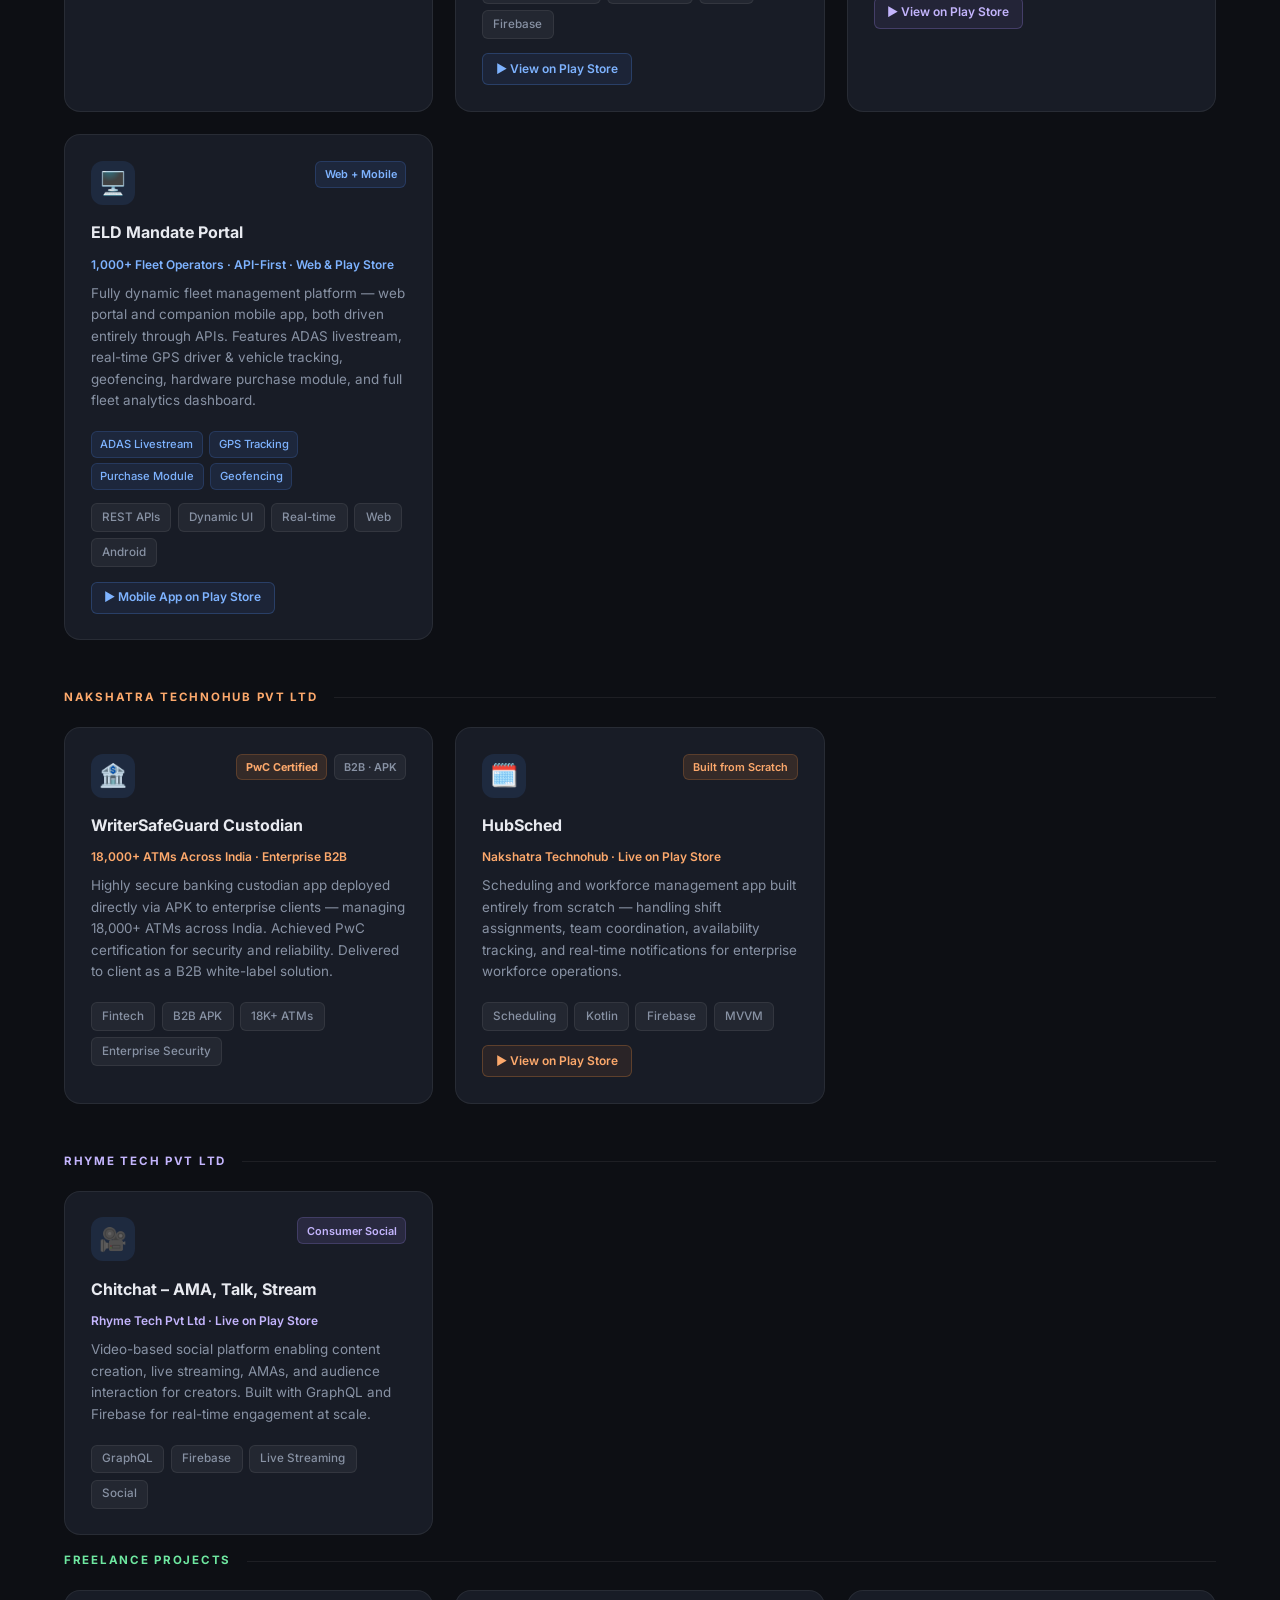
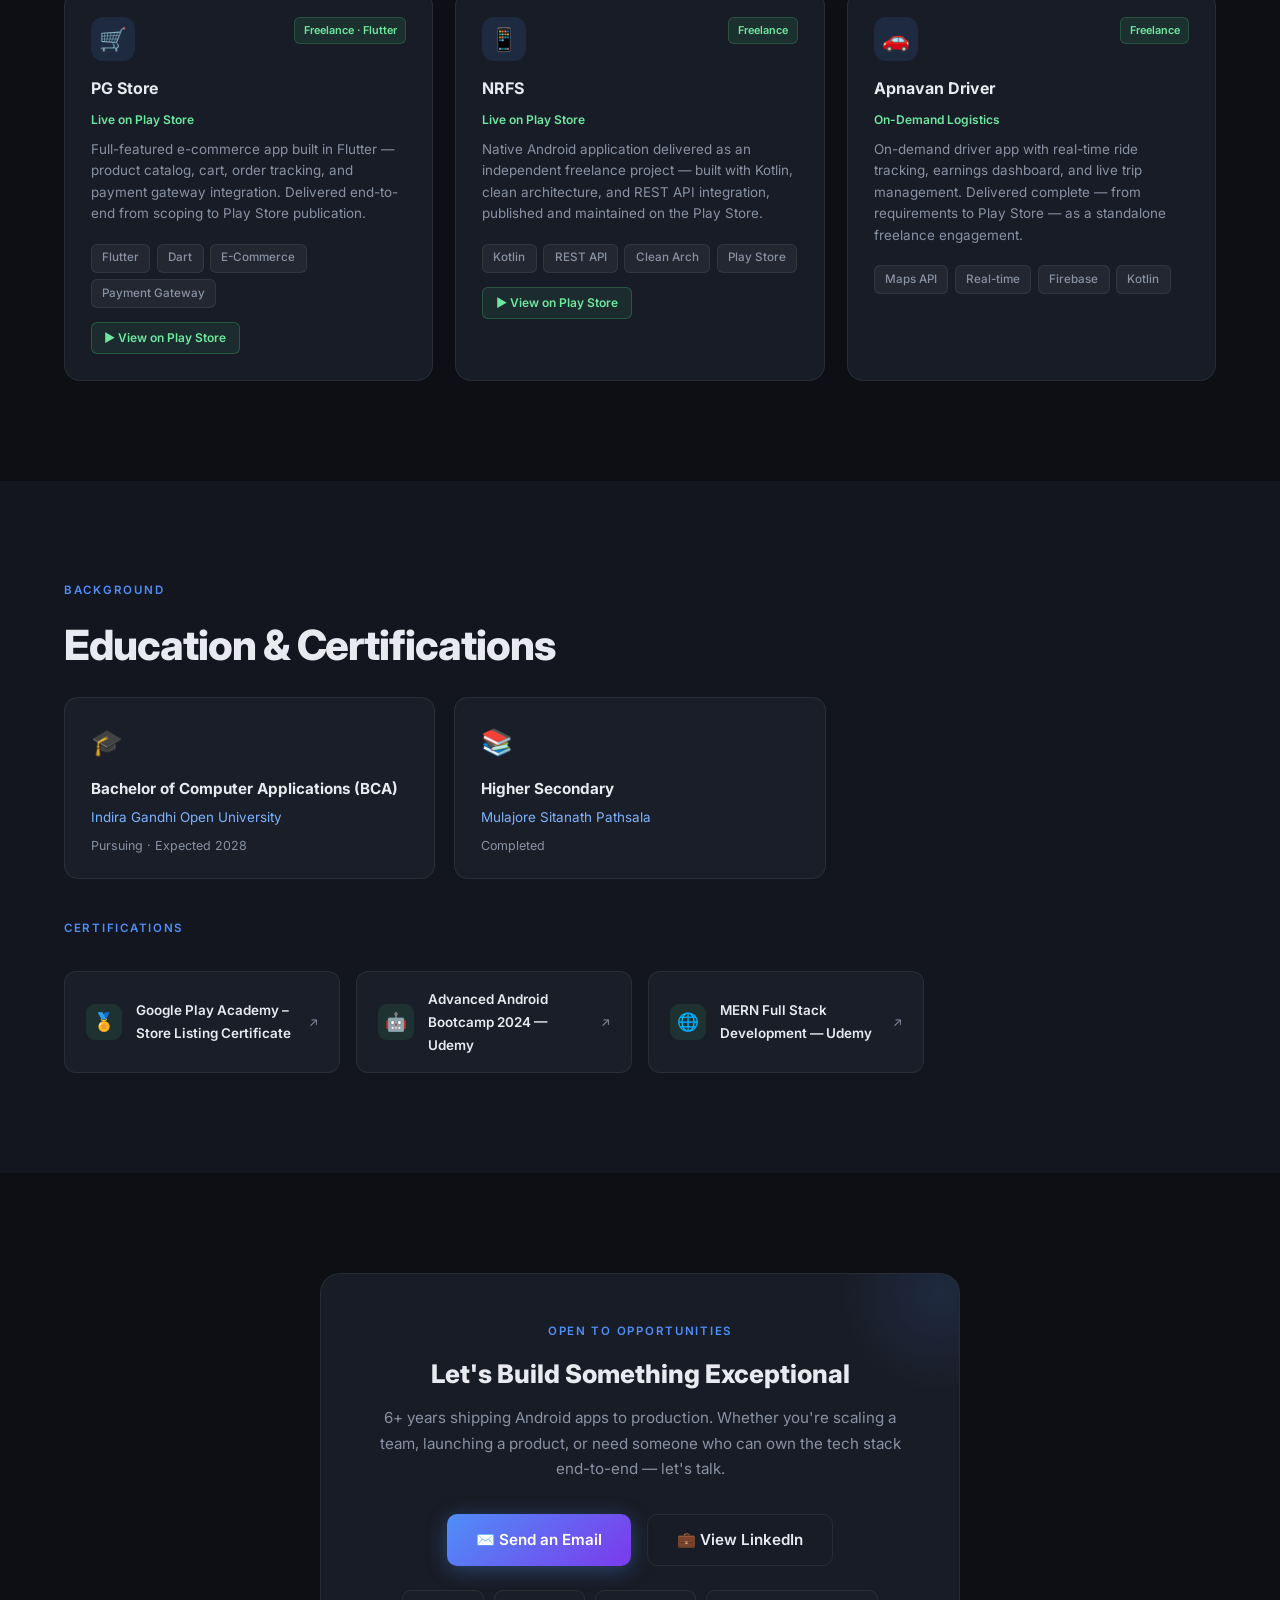
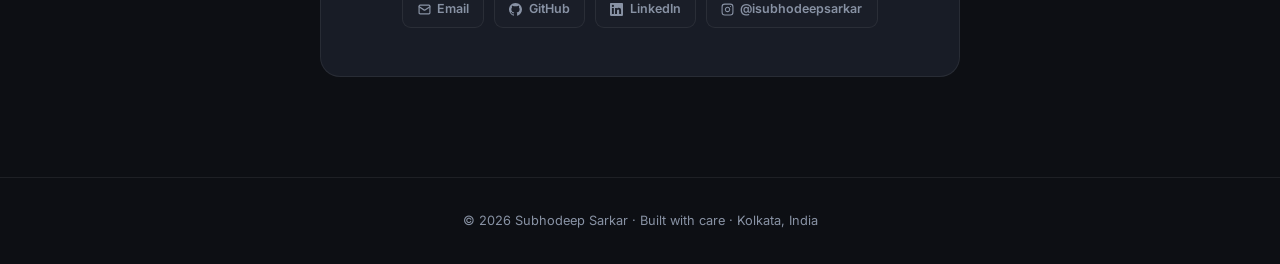
==== commit 415441f7: "Updated" ====
--- a/index.html
+++ b/index.html
@@ -425,20 +425,21 @@
       background: radial-gradient(circle, rgba(79,142,247,0.12), transparent 70%);
     }
     .contact-card h3 { font-size: 1.6rem; font-weight: 800; margin-bottom: 0.6rem; }
-    .contact-card p { color: var(--muted); font-size: 0.95rem; margin-bottom: 2rem; }
-    .contact-buttons { display: flex; justify-content: center; gap: 1rem; flex-wrap: wrap; }
+    .contact-card .contact-sub { color: var(--muted); font-size: 0.95rem; margin-bottom: 2rem; }
+    .contact-buttons { display: flex; justify-content: center; gap: 1rem; flex-wrap: wrap; margin-bottom: 0; }
     .social-row {
-      display: flex; gap: 1rem; justify-content: center;
-      margin-top: 2rem; flex-wrap: wrap;
+      display: flex; gap: 0.6rem; justify-content: center;
+      margin-top: 1.5rem; flex-wrap: wrap;
     }
     .social-btn {
-      width: 44px; height: 44px; border-radius: 10px;
+      height: 38px; padding: 0 0.9rem; border-radius: 9px;
       background: var(--bg3);
       border: 1px solid var(--border);
-      display: flex; align-items: center; justify-content: center;
-      font-size: 1.15rem;
+      display: inline-flex; align-items: center; justify-content: center; gap: 0.4rem;
+      font-size: 0.78rem; font-weight: 600;
       text-decoration: none; color: var(--muted);
       transition: border-color 0.2s, color 0.2s, transform 0.2s;
+      white-space: nowrap;
     }
     .social-btn:hover { border-color: var(--accent); color: var(--accent); transform: translateY(-2px); }
 
@@ -476,6 +477,9 @@
     }
 
     /* ---- MOBILE ---- */
+    @media (max-width: 640px) {
+      .impact-banner { grid-template-columns: 1fr !important; }
+    }
     @media (max-width: 768px) {
       .about-grid { grid-template-columns: 1fr; gap: 2rem; }
       nav { padding: 0 4%; }
@@ -490,7 +494,7 @@
       .hamburger { display: flex; }
       .nav-cta { display: none; }
       section { padding: 70px 5%; }
-      .contact-card { padding: 2rem 1.5rem; }
+      .contact-card { padding: 2rem 1.4rem; }
       h1 { font-size: 2.5rem; }
       .hero-stats { gap: 1.5rem; }
     }
@@ -555,10 +559,6 @@
         <div class="stat-num">40%</div>
         <div class="stat-label">Load Time Reduction</div>
       </div>
-      <div class="stat-item">
-        <div class="stat-num">18K+</div>
-        <div class="stat-label">ATMs Managed</div>
-      </div>
     </div>
   </div>
 </section>
@@ -578,11 +578,14 @@
         My engineering philosophy centers on <span>clean architecture, measurable performance, and long-term maintainability</span>. I own the full lifecycle — from system design and API collaboration to Play Store deployment and production monitoring.
       </p>
       <p>
+        I actively integrate <span>AI-driven development practices</span> into my workflow — leveraging tools like GitHub Copilot and AI-assisted code generation for zero-code UI scaffolding, handling multiple feature workstreams in parallel, and dramatically reducing time-to-ship without compromising quality.
+      </p>
+      <p>
         Beyond code, I enjoy <span>mentoring developers</span>, introducing structured Agile practices, and translating complex requirements into practical, scalable solutions. I thrive in fast-paced environments where engineering quality directly impacts end users.
       </p>
       <div class="contact-list">
         <div class="contact-item"><div class="icon">📍</div> Kolkata, West Bengal, India</div>
-        <div class="contact-item"><div class="icon">📞</div> <a href="tel:+918910798646">+91 8910798646</a></div>
+
         <div class="contact-item"><div class="icon">✉️</div> <a href="mailto:subhodeepsarkar909@gmail.com">subhodeepsarkar909@gmail.com</a></div>
         <div class="contact-item"><div class="icon">💼</div> <a href="https://linkedin.com" target="_blank">LinkedIn Profile</a></div>
       </div>
@@ -607,6 +610,10 @@
             <div style="width:36px;height:36px;border-radius:9px;background:rgba(251,146,60,0.12);display:flex;align-items:center;justify-content:center;font-size:1rem;flex-shrink:0;">👥</div>
             <div><div style="font-weight:600;font-size:0.9rem;margin-bottom:0.2rem;">Leadership & Mentoring</div><div style="font-size:0.82rem;color:var(--muted);">Team management, Agile introduction, client communication</div></div>
           </div>
+          <div class="strength-item" style="display:flex;gap:1rem;align-items:flex-start;">
+            <div style="width:36px;height:36px;border-radius:9px;background:rgba(167,139,250,0.12);display:flex;align-items:center;justify-content:center;font-size:1rem;flex-shrink:0;">🤖</div>
+            <div><div style="font-weight:600;font-size:0.9rem;margin-bottom:0.2rem;">AI-Driven Productivity</div><div style="font-size:0.82rem;color:var(--muted);">AI-assisted UI generation, multi-ticket parallelism, zero-code scaffolding</div></div>
+          </div>
         </div>
       </div>
     </div>
@@ -685,6 +692,16 @@
         <span class="tag orange">ADAS Integration</span>
       </div>
     </div>
+    <div>
+      <div class="skill-cat-label">AI & Productivity</div>
+      <div class="tags">
+        <span class="tag purple">GitHub Copilot</span>
+        <span class="tag purple">AI-Assisted Development</span>
+        <span class="tag purple">Zero-Code UI Generation</span>
+        <span class="tag purple">Multi-ticket Parallelism</span>
+        <span class="tag purple">Prompt Engineering</span>
+      </div>
+    </div>
   </div>
 </section>
 
@@ -700,7 +717,7 @@
     <div class="timeline-item">
       <div class="timeline-dot"></div>
       <div class="timeline-header">
-        <div class="job-title">Software Engineer II (Android)</div>
+        <div class="job-title">Software Engineer II</div>
       </div>
       <div class="job-company-row">
         <div class="company-logo" style="background:#0d1b2e;">
@@ -726,9 +743,10 @@
         <li>Built and optimized <span>BLE communication pipelines</span> for continuous device-to-mobile data exchange</li>
         <li>Architected apps using <span>MVVM, Clean Architecture & modularization</span> for scalable feature development</li>
         <li>Reduced load times by <span>~40%</span> via efficient data handling, caching & background processing</li>
-        <li>Resolved production ANRs, crashes and memory leaks using Android Profiler & Firebase Crashlytics</li>
+        <li>Achieved and maintained <span>0% ANR · 0% crash rate</span> across 5,000+ active users on HOS, ADAS, Dual Dashcam &amp; C18 360 Dashcam apps — a rare standard in high-frequency production environments</li>
         <li>Automated build/test/release via <span>CI/CD pipelines</span>; managed multi-flavor configs (dev/staging/prod)</li>
         <li>Developed reusable libraries & modules with Git submodules across multiple applications</li>
+        <li>Leveraged <span>AI-assisted development tools</span> to work across multiple tickets simultaneously — accelerating feature delivery, enabling zero-code UI scaffolding, and boosting individual engineering throughput significantly</li>
       </ul>
     </div>
 
@@ -796,77 +814,333 @@
 <!-- PROJECTS -->
 <section id="projects">
   <div class="reveal">
-    <div class="section-label">Work</div>
-    <h2 class="section-title">Project Highlights</h2>
-    <p class="section-desc">40+ apps shipped on Google Play Store — including whitelabel products and freelance projects. A selection of key highlights below.</p>
-  </div>
-
-  <!-- Play Store Apps Strip -->
+    <div class="section-label">Shipped Work</div>
+    <h2 class="section-title">Projects & Apps</h2>
+    <p class="section-desc">From enterprise logistics to consumer social — a proven track record across domains, team sizes, and deployment environments.</p>
+  </div>
+
+  <!-- Impact Banner -->
+  <div class="reveal" style="margin-bottom:3rem;">
+    <div style="display:grid;grid-template-columns:1fr 1fr;gap:1.2rem;">
+
+      <!-- Play Store Card -->
+      <div style="position:relative;overflow:hidden;background:linear-gradient(135deg,rgba(74,222,128,0.08),rgba(74,222,128,0.03));border:1px solid rgba(74,222,128,0.25);border-radius:18px;padding:1.8rem 2rem;">
+        <div style="position:absolute;top:-30px;right:-30px;width:130px;height:130px;border-radius:50%;background:radial-gradient(circle,rgba(74,222,128,0.15),transparent 70%);pointer-events:none;"></div>
+        <div style="font-size:2.6rem;font-weight:800;background:linear-gradient(135deg,#4ade80,#22d3ee);-webkit-background-clip:text;-webkit-text-fill-color:transparent;line-height:1;margin-bottom:0.3rem;">40+</div>
+        <div style="font-size:1rem;font-weight:700;margin-bottom:0.5rem;">Official Apps Live on Play Store</div>
+        <div style="font-size:0.82rem;color:var(--muted);margin-bottom:1.2rem;">Production-grade Android apps shipped across enterprise clients, whitelabel products, and partner deployments — all live and maintained.</div>
+        <div style="display:flex;flex-wrap:wrap;gap:0.45rem;">
+          <span style="padding:0.25rem 0.7rem;border-radius:20px;background:rgba(74,222,128,0.12);color:#6ee7a0;border:1px solid rgba(74,222,128,0.2);font-size:0.75rem;font-weight:500;">🚛 HOS App</span>
+          <span style="padding:0.25rem 0.7rem;border-radius:20px;background:rgba(74,222,128,0.12);color:#6ee7a0;border:1px solid rgba(74,222,128,0.2);font-size:0.75rem;font-weight:500;">📷 ADAS Dashcam</span>
+          <span style="padding:0.25rem 0.7rem;border-radius:20px;background:rgba(74,222,128,0.12);color:#6ee7a0;border:1px solid rgba(74,222,128,0.2);font-size:0.75rem;font-weight:500;">📹 Dual Dashcam</span>
+          <span style="padding:0.25rem 0.7rem;border-radius:20px;background:rgba(74,222,128,0.12);color:#6ee7a0;border:1px solid rgba(74,222,128,0.2);font-size:0.75rem;font-weight:500;">🎥 C18 360</span>
+          <span style="padding:0.25rem 0.7rem;border-radius:20px;background:rgba(74,222,128,0.12);color:#6ee7a0;border:1px solid rgba(74,222,128,0.2);font-size:0.75rem;font-weight:500;">🤖 ELD AI</span>
+          <span style="padding:0.25rem 0.7rem;border-radius:20px;background:rgba(74,222,128,0.12);color:#6ee7a0;border:1px solid rgba(74,222,128,0.2);font-size:0.75rem;font-weight:500;">⬆️ Elevate</span>
+          <span style="padding:0.25rem 0.7rem;border-radius:20px;background:rgba(255,255,255,0.05);color:var(--muted);border:1px solid var(--border);font-size:0.75rem;font-weight:500;">+ many more</span>
+        </div>
+      </div>
+
+      <!-- Freelance Card -->
+      <div style="position:relative;overflow:hidden;background:linear-gradient(135deg,rgba(79,142,247,0.08),rgba(124,58,237,0.05));border:1px solid rgba(79,142,247,0.25);border-radius:18px;padding:1.8rem 2rem;">
+        <div style="position:absolute;top:-30px;right:-30px;width:130px;height:130px;border-radius:50%;background:radial-gradient(circle,rgba(79,142,247,0.15),transparent 70%);pointer-events:none;"></div>
+        <div style="font-size:2.6rem;font-weight:800;background:linear-gradient(135deg,var(--accent),#a78bfa);-webkit-background-clip:text;-webkit-text-fill-color:transparent;line-height:1;margin-bottom:0.3rem;">10+</div>
+        <div style="font-size:1rem;font-weight:700;margin-bottom:0.5rem;">Freelance Projects Delivered</div>
+        <div style="font-size:0.82rem;color:var(--muted);margin-bottom:1.2rem;">Independent client work spanning e-commerce, on-demand services, driver apps, and custom business tools — delivered end-to-end from scoping to Play Store.</div>
+        <div style="display:flex;flex-wrap:wrap;gap:0.45rem;">
+          <span style="padding:0.25rem 0.7rem;border-radius:20px;background:rgba(79,142,247,0.12);color:var(--tag-color);border:1px solid rgba(79,142,247,0.2);font-size:0.75rem;font-weight:500;">E-Commerce</span>
+          <span style="padding:0.25rem 0.7rem;border-radius:20px;background:rgba(79,142,247,0.12);color:var(--tag-color);border:1px solid rgba(79,142,247,0.2);font-size:0.75rem;font-weight:500;">On-Demand</span>
+          <span style="padding:0.25rem 0.7rem;border-radius:20px;background:rgba(79,142,247,0.12);color:var(--tag-color);border:1px solid rgba(79,142,247,0.2);font-size:0.75rem;font-weight:500;">Driver Apps</span>
+          <span style="padding:0.25rem 0.7rem;border-radius:20px;background:rgba(79,142,247,0.12);color:var(--tag-color);border:1px solid rgba(79,142,247,0.2);font-size:0.75rem;font-weight:500;">B2B Tools</span>
+        </div>
+      </div>
+    </div>
+  </div>
+
+  <!-- Zero ANR / Zero Crash Banner -->
   <div class="reveal" style="margin-bottom:2.5rem;">
-    <div style="background:var(--card);border:1px solid var(--border);border-radius:14px;padding:1.2rem 1.6rem;display:flex;flex-wrap:wrap;align-items:center;gap:1rem;">
-      <div style="font-size:0.78rem;font-weight:600;letter-spacing:0.1em;text-transform:uppercase;color:var(--muted);flex-shrink:0;">Notable Apps</div>
-      <div style="display:flex;flex-wrap:wrap;gap:0.5rem;">
-        <span style="padding:0.3rem 0.85rem;border-radius:20px;background:rgba(74,222,128,0.1);color:#6ee7a0;border:1px solid rgba(74,222,128,0.25);font-size:0.8rem;font-weight:500;">📱 NRFS</span>
-        <span style="padding:0.3rem 0.85rem;border-radius:20px;background:rgba(74,222,128,0.1);color:#6ee7a0;border:1px solid rgba(74,222,128,0.25);font-size:0.8rem;font-weight:500;">🛒 PG Store</span>
-        <span style="padding:0.3rem 0.85rem;border-radius:20px;background:rgba(74,222,128,0.1);color:#6ee7a0;border:1px solid rgba(74,222,128,0.25);font-size:0.8rem;font-weight:500;">🚗 Apnavan Driver</span>
-        <span style="padding:0.3rem 0.85rem;border-radius:20px;background:rgba(74,222,128,0.1);color:#6ee7a0;border:1px solid rgba(74,222,128,0.25);font-size:0.8rem;font-weight:500;">⬆️ Elevate</span>
-        <span style="padding:0.3rem 0.85rem;border-radius:20px;background:rgba(79,142,247,0.1);color:var(--tag-color);border:1px solid rgba(79,142,247,0.2);font-size:0.8rem;font-weight:500;">+ 36 more on Play Store</span>
-      </div>
+    <div style="position:relative;overflow:hidden;border-radius:20px;padding:2.5rem 2.5rem;background:#0a160f;border:1px solid rgba(74,222,128,0.35);box-shadow:0 0 60px rgba(74,222,128,0.08),inset 0 0 80px rgba(74,222,128,0.03);">
+
+      <!-- Glow blobs -->
+      <div style="position:absolute;top:-60px;left:-60px;width:220px;height:220px;border-radius:50%;background:radial-gradient(circle,rgba(74,222,128,0.18),transparent 70%);pointer-events:none;"></div>
+      <div style="position:absolute;bottom:-60px;right:-40px;width:180px;height:180px;border-radius:50%;background:radial-gradient(circle,rgba(34,211,238,0.12),transparent 70%);pointer-events:none;"></div>
+
+      <!-- Top label -->
+      <div style="display:flex;align-items:center;gap:0.6rem;margin-bottom:1.4rem;">
+        <div style="width:8px;height:8px;border-radius:50%;background:#4ade80;box-shadow:0 0 8px #4ade80;animation:pulse 2s infinite;"></div>
+        <span style="font-size:0.7rem;font-weight:700;letter-spacing:0.18em;text-transform:uppercase;color:#4ade80;">Production Quality Achievement</span>
+      </div>
+
+      <!-- Main stats row -->
+      <div style="display:flex;flex-wrap:wrap;gap:2rem;align-items:flex-end;margin-bottom:1.6rem;">
+        <div>
+          <div style="font-size:clamp(2.8rem,6vw,4.5rem);font-weight:900;line-height:1;background:linear-gradient(135deg,#4ade80 0%,#22d3ee 100%);-webkit-background-clip:text;-webkit-text-fill-color:transparent;letter-spacing:-0.03em;">0 ANR</div>
+          <div style="font-size:0.8rem;color:#6ee7a0;font-weight:600;margin-top:0.2rem;letter-spacing:0.05em;">APPLICATION NOT RESPONDING</div>
+        </div>
+        <div style="font-size:clamp(1.5rem,3vw,2.5rem);font-weight:300;color:rgba(74,222,128,0.3);align-self:center;">·</div>
+        <div>
+          <div style="font-size:clamp(2.8rem,6vw,4.5rem);font-weight:900;line-height:1;background:linear-gradient(135deg,#22d3ee 0%,#818cf8 100%);-webkit-background-clip:text;-webkit-text-fill-color:transparent;letter-spacing:-0.03em;">0 Crashes</div>
+          <div style="font-size:0.8rem;color:#67e8f9;font-weight:600;margin-top:0.2rem;letter-spacing:0.05em;">ACROSS ALL ELD MANDATE PRODUCTION APPS</div>
+        </div>
+      </div>
+
+      <!-- Divider -->
+      <div style="height:1px;background:linear-gradient(90deg,rgba(74,222,128,0.3),rgba(34,211,238,0.2),transparent);margin-bottom:1.4rem;"></div>
+
+      <!-- Description + App pills -->
+      <div style="display:flex;flex-wrap:wrap;align-items:center;gap:1.2rem;justify-content:space-between;">
+        <div style="font-size:0.85rem;color:var(--muted);max-width:480px;line-height:1.6;">
+          Maintained across all live ELD Mandate apps in daily high-frequency use — a standard most Android teams never achieve at this scale.
+        </div>
+        <div style="display:flex;flex-wrap:wrap;gap:0.5rem;">
+          <span style="padding:0.3rem 0.85rem;border-radius:20px;background:rgba(74,222,128,0.1);color:#6ee7a0;border:1px solid rgba(74,222,128,0.25);font-size:0.78rem;font-weight:600;">HOS App</span>
+          <span style="padding:0.3rem 0.85rem;border-radius:20px;background:rgba(74,222,128,0.1);color:#6ee7a0;border:1px solid rgba(74,222,128,0.25);font-size:0.78rem;font-weight:600;">ADAS App</span>
+          <span style="padding:0.3rem 0.85rem;border-radius:20px;background:rgba(74,222,128,0.1);color:#6ee7a0;border:1px solid rgba(74,222,128,0.25);font-size:0.78rem;font-weight:600;">Dual Dashcam</span>
+          <span style="padding:0.3rem 0.85rem;border-radius:20px;background:rgba(74,222,128,0.1);color:#6ee7a0;border:1px solid rgba(74,222,128,0.25);font-size:0.78rem;font-weight:600;">C18 360 Dashcam</span>
+          <span style="padding:0.3rem 0.85rem;border-radius:20px;background:rgba(74,222,128,0.1);color:#6ee7a0;border:1px solid rgba(74,222,128,0.25);font-size:0.78rem;font-weight:600;">ELD AI</span>
+          <span style="padding:0.3rem 0.85rem;border-radius:20px;background:rgba(74,222,128,0.1);color:#6ee7a0;border:1px solid rgba(74,222,128,0.25);font-size:0.78rem;font-weight:600;">Elevate</span>
+          <span style="padding:0.3rem 0.85rem;border-radius:20px;background:rgba(74,222,128,0.1);color:#6ee7a0;border:1px solid rgba(74,222,128,0.25);font-size:0.78rem;font-weight:600;">Asset Tracker</span>
+        </div>
+      </div>
+
+    </div>
+  </div>
+
+  <!-- ELD Mandate Section -->
+  <div class="reveal" style="margin-bottom:1.2rem;">
+    <div style="display:flex;align-items:center;gap:1rem;">
+      <div style="font-size:0.72rem;font-weight:700;letter-spacing:0.15em;text-transform:uppercase;color:var(--accent);">ELD Mandate Biz · Current</div>
+      <div style="flex:1;height:1px;background:var(--border);"></div>
+    </div>
+  </div>
+
+  <div class="projects-grid" style="margin-bottom:3rem;">
+
+    <div class="project-card">
+      <div style="display:flex;justify-content:space-between;align-items:flex-start;margin-bottom:0.9rem;">
+        <div class="project-icon" style="margin-bottom:0;">🚛</div>
+        <div style="display:flex;gap:0.4rem;flex-wrap:wrap;justify-content:flex-end;">
+          <span style="font-size:0.68rem;padding:0.2rem 0.55rem;border-radius:6px;background:rgba(74,222,128,0.12);color:#6ee7a0;border:1px solid rgba(74,222,128,0.25);font-weight:700;">✓ 0 ANR · 0 Crash</span>
+        </div>
+      </div>
+      <div class="project-name">ELD Mandate HOS App</div>
+      <div style="font-size:0.75rem;color:#4ade80;font-weight:600;margin-bottom:0.5rem;">5,000+ Active Drivers · Live on Play Store</div>
+      <div class="project-desc">FMCSA-compliant Hours-of-Service tracking with BLE device integration. Real-time driver logs, duty status management, and automated regulatory reporting — zero ANR and zero crashes across 5K+ fleet drivers in daily use.</div>
+      <div class="project-tags" style="margin-bottom:0.9rem;">
+        <span class="project-tag">BLE</span><span class="project-tag">FMCSA</span><span class="project-tag">Kotlin</span><span class="project-tag">Coroutines</span><span class="project-tag">MVVM</span>
+      </div>
+      <a href="https://play.google.com/store/apps/details?id=com.eldmandate.hos" target="_blank" rel="noopener" style="display:inline-flex;align-items:center;gap:0.4rem;font-size:0.75rem;font-weight:600;color:var(--tag-color);text-decoration:none;padding:0.3rem 0.8rem;border:1px solid rgba(79,142,247,0.25);border-radius:6px;background:rgba(79,142,247,0.08);transition:all 0.2s;" onmouseover="this.style.borderColor='rgba(79,142,247,0.6)'" onmouseout="this.style.borderColor='rgba(79,142,247,0.25)'">▶ View on Play Store</a>
+    </div>
+
+    <div class="project-card">
+      <div style="display:flex;justify-content:space-between;align-items:flex-start;margin-bottom:0.9rem;">
+        <div class="project-icon" style="margin-bottom:0;">📷</div>
+        <div style="display:flex;gap:0.4rem;flex-wrap:wrap;justify-content:flex-end;">
+          <span style="font-size:0.68rem;padding:0.2rem 0.55rem;border-radius:6px;background:rgba(74,222,128,0.12);color:#6ee7a0;border:1px solid rgba(74,222,128,0.25);font-weight:700;">✓ 0 ANR · 0 Crash</span>
+        </div>
+      </div>
+      <div class="project-name">ADAS Dashcam App</div>
+      <div style="font-size:0.75rem;color:#4ade80;font-weight:600;margin-bottom:0.5rem;">500+ Active Users · Live on Play Store</div>
+      <div class="project-desc">Real-time AI-assisted dashcam with ADAS driver behaviour alerts, lane departure warnings, and forward collision detection. Streams live footage to fleet operators via AWS Kinesis — zero crashes in production.</div>
+      <div class="project-tags" style="margin-bottom:0.9rem;">
+        <span class="project-tag">ADAS</span><span class="project-tag">AI Safety</span><span class="project-tag">AWS Kinesis</span><span class="project-tag">Real-time</span>
+      </div>
+      <a href="https://play.google.com/store/apps/details?id=com.eldmandate.adasdashcam" target="_blank" rel="noopener" style="display:inline-flex;align-items:center;gap:0.4rem;font-size:0.75rem;font-weight:600;color:var(--tag-color);text-decoration:none;padding:0.3rem 0.8rem;border:1px solid rgba(79,142,247,0.25);border-radius:6px;background:rgba(79,142,247,0.08);transition:all 0.2s;" onmouseover="this.style.borderColor='rgba(79,142,247,0.6)'" onmouseout="this.style.borderColor='rgba(79,142,247,0.25)'">▶ View on Play Store</a>
+    </div>
+
+    <div class="project-card">
+      <div style="display:flex;justify-content:space-between;align-items:flex-start;margin-bottom:0.9rem;">
+        <div class="project-icon" style="margin-bottom:0;">📹</div>
+        <span style="font-size:0.68rem;padding:0.2rem 0.55rem;border-radius:6px;background:rgba(74,222,128,0.12);color:#6ee7a0;border:1px solid rgba(74,222,128,0.25);font-weight:700;">✓ 0 ANR · 0 Crash</span>
+      </div>
+      <div class="project-name">Dual Dashcam App</div>
+      <div style="font-size:0.75rem;color:var(--tag-color);font-weight:600;margin-bottom:0.5rem;">ELD Mandate · Fleet Safety</div>
+      <div class="project-desc">Dual-channel dashcam application supporting simultaneous front and cabin recording with live streaming, incident tagging, and remote fleet monitoring for US commercial trucking operations.</div>
+      <div class="project-tags">
+        <span class="project-tag">Dual Camera</span><span class="project-tag">Live Stream</span><span class="project-tag">Kotlin</span><span class="project-tag">Fleet</span>
+      </div>
+    </div>
+
+    <div class="project-card">
+      <div style="display:flex;justify-content:space-between;align-items:flex-start;margin-bottom:0.9rem;">
+        <div class="project-icon" style="margin-bottom:0;">🎥</div>
+        <span style="font-size:0.68rem;padding:0.2rem 0.55rem;border-radius:6px;background:rgba(74,222,128,0.12);color:#6ee7a0;border:1px solid rgba(74,222,128,0.25);font-weight:700;">✓ 0 ANR · 0 Crash</span>
+      </div>
+      <div class="project-name">C18 360 Dashcam App</div>
+      <div style="font-size:0.75rem;color:var(--tag-color);font-weight:600;margin-bottom:0.5rem;">ELD Mandate · 360° Fleet Coverage</div>
+      <div class="project-desc">360-degree surround-view dashcam app for the C18 hardware — multi-angle recording, real-time blind-spot monitoring, and cloud sync for post-trip analysis across commercial fleets.</div>
+      <div class="project-tags">
+        <span class="project-tag">360° Camera</span><span class="project-tag">Multi-angle</span><span class="project-tag">Cloud Sync</span><span class="project-tag">Kotlin</span>
+      </div>
+    </div>
+
+    <div class="project-card">
+      <div style="display:flex;justify-content:space-between;align-items:flex-start;margin-bottom:0.9rem;">
+        <div class="project-icon" style="margin-bottom:0;">💬</div>
+        <span style="font-size:0.68rem;padding:0.2rem 0.55rem;border-radius:6px;background:rgba(167,139,250,0.12);color:#c4b5fd;border:1px solid rgba(167,139,250,0.2);font-weight:600;">Health · ELD Mandate</span>
+      </div>
+      <div class="project-name">Elevate</div>
+      <div style="font-size:0.75rem;color:#c4b5fd;font-weight:600;margin-bottom:0.5rem;">ELD Mandate · Live on Play Store</div>
+      <div class="project-desc">Anonymous consultancy chat platform for drug addiction recovery — connecting individuals with certified counsellors and doctors in a fully private, stigma-free environment. Enables confidential one-to-one sessions, progress tracking, and resource sharing.</div>
+      <div class="project-tags" style="margin-bottom:0.9rem;">
+        <span class="project-tag">Anonymous Chat</span><span class="project-tag">Healthcare</span><span class="project-tag">Kotlin</span><span class="project-tag">Firebase</span>
+      </div>
+      <a href="https://play.google.com/store/apps/details?id=com.elevate.eldmandate" target="_blank" rel="noopener" style="display:inline-flex;align-items:center;gap:0.4rem;font-size:0.75rem;font-weight:600;color:var(--tag-color);text-decoration:none;padding:0.3rem 0.8rem;border:1px solid rgba(79,142,247,0.25);border-radius:6px;background:rgba(79,142,247,0.08);transition:all 0.2s;" onmouseover="this.style.borderColor='rgba(79,142,247,0.6)'" onmouseout="this.style.borderColor='rgba(79,142,247,0.25)'">▶ View on Play Store</a>
+    </div>
+
+    <div class="project-card">
+      <div style="display:flex;justify-content:space-between;align-items:flex-start;margin-bottom:0.9rem;">
+        <div class="project-icon" style="margin-bottom:0;">🤖</div>
+        <span style="font-size:0.68rem;padding:0.2rem 0.55rem;border-radius:6px;background:rgba(167,139,250,0.12);color:#c4b5fd;border:1px solid rgba(167,139,250,0.2);font-weight:600;">AI-Powered</span>
+      </div>
+      <div class="project-name">ELD AI</div>
+      <div style="font-size:0.75rem;color:#c4b5fd;font-weight:600;margin-bottom:0.5rem;">ELD Mandate · Live on Play Store</div>
+      <div class="project-desc">AI-powered ELD companion app that assists drivers with intelligent HOS recommendations, predictive compliance alerts, and automated logbook suggestions — reducing manual input and violation risk.</div>
+      <div class="project-tags" style="margin-bottom:0.9rem;">
+        <span class="project-tag">AI / ML</span><span class="project-tag">HOS</span><span class="project-tag">Automation</span><span class="project-tag">Kotlin</span>
+      </div>
+      <a href="https://play.google.com/store/apps/details?id=com.eldmandate.eld.ai" target="_blank" rel="noopener" style="display:inline-flex;align-items:center;gap:0.4rem;font-size:0.75rem;font-weight:600;color:#c4b5fd;text-decoration:none;padding:0.3rem 0.8rem;border:1px solid rgba(167,139,250,0.25);border-radius:6px;background:rgba(167,139,250,0.08);transition:all 0.2s;" onmouseover="this.style.borderColor='rgba(167,139,250,0.6)'" onmouseout="this.style.borderColor='rgba(167,139,250,0.25)'">▶ View on Play Store</a>
+    </div>
+
+    <div class="project-card">
+      <div style="display:flex;justify-content:space-between;align-items:flex-start;margin-bottom:0.9rem;">
+        <div class="project-icon" style="margin-bottom:0;">🖥️</div>
+        <span style="font-size:0.68rem;padding:0.2rem 0.55rem;border-radius:6px;background:rgba(79,142,247,0.1);color:var(--tag-color);border:1px solid rgba(79,142,247,0.2);font-weight:600;">Web + Mobile</span>
+      </div>
+      <div class="project-name">ELD Mandate Portal</div>
+      <div style="font-size:0.75rem;color:var(--tag-color);font-weight:600;margin-bottom:0.5rem;">1,000+ Fleet Operators · API-First · Web & Play Store</div>
+      <div class="project-desc">Fully dynamic fleet management platform — web portal and companion mobile app, both driven entirely through APIs. Features ADAS livestream, real-time GPS driver & vehicle tracking, geofencing, hardware purchase module, and full fleet analytics dashboard.</div>
+      <div style="display:flex;flex-wrap:wrap;gap:0.35rem;margin-bottom:0.8rem;">
+        <span style="padding:0.18rem 0.55rem;border-radius:6px;font-size:0.7rem;font-weight:500;background:rgba(79,142,247,0.1);color:var(--tag-color);border:1px solid rgba(79,142,247,0.18);">ADAS Livestream</span>
+        <span style="padding:0.18rem 0.55rem;border-radius:6px;font-size:0.7rem;font-weight:500;background:rgba(79,142,247,0.1);color:var(--tag-color);border:1px solid rgba(79,142,247,0.18);">GPS Tracking</span>
+        <span style="padding:0.18rem 0.55rem;border-radius:6px;font-size:0.7rem;font-weight:500;background:rgba(79,142,247,0.1);color:var(--tag-color);border:1px solid rgba(79,142,247,0.18);">Purchase Module</span>
+        <span style="padding:0.18rem 0.55rem;border-radius:6px;font-size:0.7rem;font-weight:500;background:rgba(79,142,247,0.1);color:var(--tag-color);border:1px solid rgba(79,142,247,0.18);">Geofencing</span>
+      </div>
+      <div class="project-tags" style="margin-bottom:0.9rem;">
+        <span class="project-tag">REST APIs</span><span class="project-tag">Dynamic UI</span><span class="project-tag">Real-time</span><span class="project-tag">Web</span><span class="project-tag">Android</span>
+      </div>
+      <a href="https://play.google.com/store/apps/details?id=biz.eldmandate.assettracker" target="_blank" rel="noopener" style="display:inline-flex;align-items:center;gap:0.4rem;font-size:0.75rem;font-weight:600;color:var(--tag-color);text-decoration:none;padding:0.3rem 0.8rem;border:1px solid rgba(79,142,247,0.25);border-radius:6px;background:rgba(79,142,247,0.08);transition:all 0.2s;" onmouseover="this.style.borderColor='rgba(79,142,247,0.6)'" onmouseout="this.style.borderColor='rgba(79,142,247,0.25)'">▶ Mobile App on Play Store</a>
+    </div>
+
+  </div>
+
+  <!-- Nakshatra Section -->
+  <div class="reveal" style="margin-bottom:1.2rem;">
+    <div style="display:flex;align-items:center;gap:1rem;">
+      <div style="font-size:0.72rem;font-weight:700;letter-spacing:0.15em;text-transform:uppercase;color:#fda96c;">Nakshatra Technohub Pvt Ltd</div>
+      <div style="flex:1;height:1px;background:var(--border);"></div>
+    </div>
+  </div>
+
+  <div class="projects-grid" style="margin-bottom:3rem;">
+
+    <div class="project-card">
+      <div style="display:flex;justify-content:space-between;align-items:flex-start;margin-bottom:0.9rem;">
+        <div class="project-icon" style="margin-bottom:0;">🏦</div>
+        <div style="display:flex;gap:0.4rem;flex-wrap:wrap;justify-content:flex-end;">
+          <span style="font-size:0.68rem;padding:0.2rem 0.55rem;border-radius:6px;background:rgba(251,146,60,0.12);color:#fda96c;border:1px solid rgba(251,146,60,0.2);font-weight:700;">PwC Certified</span>
+          <span style="font-size:0.68rem;padding:0.2rem 0.55rem;border-radius:6px;background:rgba(255,255,255,0.05);color:var(--muted);border:1px solid var(--border);font-weight:600;">B2B · APK</span>
+        </div>
+      </div>
+      <div class="project-name">WriterSafeGuard Custodian</div>
+      <div style="font-size:0.75rem;color:#fda96c;font-weight:600;margin-bottom:0.5rem;">18,000+ ATMs Across India · Enterprise B2B</div>
+      <div class="project-desc">Highly secure banking custodian app deployed directly via APK to enterprise clients — managing 18,000+ ATMs across India. Achieved PwC certification for security and reliability. Delivered to client as a B2B white-label solution.</div>
+      <div class="project-tags">
+        <span class="project-tag">Fintech</span><span class="project-tag">B2B APK</span><span class="project-tag">18K+ ATMs</span><span class="project-tag">Enterprise Security</span>
+      </div>
+    </div>
+
+    <div class="project-card">
+      <div style="display:flex;justify-content:space-between;align-items:flex-start;margin-bottom:0.9rem;">
+        <div class="project-icon" style="margin-bottom:0;">🗓️</div>
+        <span style="font-size:0.68rem;padding:0.2rem 0.55rem;border-radius:6px;background:rgba(251,146,60,0.12);color:#fda96c;border:1px solid rgba(251,146,60,0.2);font-weight:600;">Built from Scratch</span>
+      </div>
+      <div class="project-name">HubSched</div>
+      <div style="font-size:0.75rem;color:#fda96c;font-weight:600;margin-bottom:0.5rem;">Nakshatra Technohub · Live on Play Store</div>
+      <div class="project-desc">Scheduling and workforce management app built entirely from scratch — handling shift assignments, team coordination, availability tracking, and real-time notifications for enterprise workforce operations.</div>
+      <div class="project-tags" style="margin-bottom:0.9rem;">
+        <span class="project-tag">Scheduling</span><span class="project-tag">Kotlin</span><span class="project-tag">Firebase</span><span class="project-tag">MVVM</span>
+      </div>
+      <a href="https://play.google.com/store/search?q=HubSched" target="_blank" rel="noopener" style="display:inline-flex;align-items:center;gap:0.4rem;font-size:0.75rem;font-weight:600;color:#fda96c;text-decoration:none;padding:0.3rem 0.8rem;border:1px solid rgba(251,146,60,0.25);border-radius:6px;background:rgba(251,146,60,0.08);transition:all 0.2s;" onmouseover="this.style.borderColor='rgba(251,146,60,0.6)'" onmouseout="this.style.borderColor='rgba(251,146,60,0.25)'">▶ View on Play Store</a>
+    </div>
+
+  </div>
+
+  <!-- Rhyme Tech Section -->
+  <div class="reveal" style="margin-bottom:1.2rem;margin-top:1rem;">
+    <div style="display:flex;align-items:center;gap:1rem;">
+      <div style="font-size:0.72rem;font-weight:700;letter-spacing:0.15em;text-transform:uppercase;color:#c4b5fd;">Rhyme Tech Pvt Ltd</div>
+      <div style="flex:1;height:1px;background:var(--border);"></div>
     </div>
   </div>
 
   <div class="projects-grid">
-
     <div class="project-card">
-      <div class="project-icon">🚛</div>
-      <div class="project-name">ELD Mandate HOS App</div>
-      <div class="project-desc">BLE-integrated Hours-of-Service compliance system for real-time driver tracking, built to FMCSA standards for the US trucking industry.</div>
+      <div style="display:flex;justify-content:space-between;align-items:flex-start;margin-bottom:0.9rem;">
+        <div class="project-icon" style="margin-bottom:0;">🎥</div>
+        <span style="font-size:0.68rem;padding:0.2rem 0.55rem;border-radius:6px;background:rgba(167,139,250,0.12);color:#c4b5fd;border:1px solid rgba(167,139,250,0.2);font-weight:600;">Consumer Social</span>
+      </div>
+      <div class="project-name">Chitchat – AMA, Talk, Stream</div>
+      <div style="font-size:0.75rem;color:#c4b5fd;font-weight:600;margin-bottom:0.5rem;">Rhyme Tech Pvt Ltd · Live on Play Store</div>
+      <div class="project-desc">Video-based social platform enabling content creation, live streaming, AMAs, and audience interaction for creators. Built with GraphQL and Firebase for real-time engagement at scale.</div>
       <div class="project-tags">
-        <span class="project-tag">BLE</span>
-        <span class="project-tag">FMCSA</span>
-        <span class="project-tag">Kotlin</span>
-        <span class="project-tag">Coroutines</span>
-        <span class="project-tag">MVVM</span>
-      </div>
-    </div>
+        <span class="project-tag">GraphQL</span><span class="project-tag">Firebase</span><span class="project-tag">Live Streaming</span><span class="project-tag">Social</span>
+      </div>
+    </div>
+  </div>
+
+  <!-- Freelance Section -->
+  <div class="reveal" style="margin-bottom:1.2rem;margin-top:1rem;">
+    <div style="display:flex;align-items:center;gap:1rem;">
+      <div style="font-size:0.72rem;font-weight:700;letter-spacing:0.15em;text-transform:uppercase;color:#6ee7a0;">Freelance Projects</div>
+      <div style="flex:1;height:1px;background:var(--border);"></div>
+    </div>
+  </div>
+
+  <div class="projects-grid">
 
     <div class="project-card">
-      <div class="project-icon">📷</div>
-      <div class="project-name">ADAS Dashcam Application</div>
-      <div class="project-desc">Real-time video recording and driver behavior monitoring system with ADAS integration for fleet safety and analytics.</div>
+      <div style="display:flex;justify-content:space-between;align-items:flex-start;margin-bottom:0.9rem;">
+        <div class="project-icon" style="margin-bottom:0;">🛒</div>
+        <span style="font-size:0.68rem;padding:0.2rem 0.55rem;border-radius:6px;background:rgba(74,222,128,0.1);color:#6ee7a0;border:1px solid rgba(74,222,128,0.2);font-weight:600;">Freelance · Flutter</span>
+      </div>
+      <div class="project-name">PG Store</div>
+      <div style="font-size:0.75rem;color:#6ee7a0;font-weight:600;margin-bottom:0.5rem;">Live on Play Store</div>
+      <div class="project-desc">Full-featured e-commerce app built in Flutter — product catalog, cart, order tracking, and payment gateway integration. Delivered end-to-end from scoping to Play Store publication.</div>
+      <div class="project-tags" style="margin-bottom:0.9rem;">
+        <span class="project-tag">Flutter</span><span class="project-tag">Dart</span><span class="project-tag">E-Commerce</span><span class="project-tag">Payment Gateway</span>
+      </div>
+      <a href="https://play.google.com/store/apps/details?id=com.pgstore.com" target="_blank" rel="noopener" style="display:inline-flex;align-items:center;gap:0.4rem;font-size:0.75rem;font-weight:600;color:#6ee7a0;text-decoration:none;padding:0.3rem 0.8rem;border:1px solid rgba(74,222,128,0.25);border-radius:6px;background:rgba(74,222,128,0.08);transition:all 0.2s;" onmouseover="this.style.borderColor='rgba(74,222,128,0.6)'" onmouseout="this.style.borderColor='rgba(74,222,128,0.25)'">▶ View on Play Store</a>
+    </div>
+
+    <div class="project-card">
+      <div style="display:flex;justify-content:space-between;align-items:flex-start;margin-bottom:0.9rem;">
+        <div class="project-icon" style="margin-bottom:0;">📱</div>
+        <span style="font-size:0.68rem;padding:0.2rem 0.55rem;border-radius:6px;background:rgba(74,222,128,0.1);color:#6ee7a0;border:1px solid rgba(74,222,128,0.2);font-weight:600;">Freelance</span>
+      </div>
+      <div class="project-name">NRFS</div>
+      <div style="font-size:0.75rem;color:#6ee7a0;font-weight:600;margin-bottom:0.5rem;">Live on Play Store</div>
+      <div class="project-desc">Native Android application delivered as an independent freelance project — built with Kotlin, clean architecture, and REST API integration, published and maintained on the Play Store.</div>
+      <div class="project-tags" style="margin-bottom:0.9rem;">
+        <span class="project-tag">Kotlin</span><span class="project-tag">REST API</span><span class="project-tag">Clean Arch</span><span class="project-tag">Play Store</span>
+      </div>
+      <a href="https://play.google.com/store/apps/details?id=com.nrfs" target="_blank" rel="noopener" style="display:inline-flex;align-items:center;gap:0.4rem;font-size:0.75rem;font-weight:600;color:#6ee7a0;text-decoration:none;padding:0.3rem 0.8rem;border:1px solid rgba(74,222,128,0.25);border-radius:6px;background:rgba(74,222,128,0.08);transition:all 0.2s;" onmouseover="this.style.borderColor='rgba(74,222,128,0.6)'" onmouseout="this.style.borderColor='rgba(74,222,128,0.25)'">▶ View on Play Store</a>
+    </div>
+
+    <div class="project-card">
+      <div style="display:flex;justify-content:space-between;align-items:flex-start;margin-bottom:0.9rem;">
+        <div class="project-icon" style="margin-bottom:0;">🚗</div>
+        <span style="font-size:0.68rem;padding:0.2rem 0.55rem;border-radius:6px;background:rgba(74,222,128,0.1);color:#6ee7a0;border:1px solid rgba(74,222,128,0.2);font-weight:600;">Freelance</span>
+      </div>
+      <div class="project-name">Apnavan Driver</div>
+      <div style="font-size:0.75rem;color:#6ee7a0;font-weight:600;margin-bottom:0.5rem;">On-Demand Logistics</div>
+      <div class="project-desc">On-demand driver app with real-time ride tracking, earnings dashboard, and live trip management. Delivered complete — from requirements to Play Store — as a standalone freelance engagement.</div>
       <div class="project-tags">
-        <span class="project-tag">ADAS</span>
-        <span class="project-tag">Real-time</span>
-        <span class="project-tag">Video</span>
-        <span class="project-tag">AWS Kinesis</span>
-      </div>
-    </div>
-
-    <div class="project-card">
-      <div class="project-icon">🏦</div>
-      <div class="project-name">WriterSafeGuard Custodian</div>
-      <div class="project-desc">Banking solution managing 18,000+ ATMs across India. Achieved PwC certification with high standards of security and reliability.</div>
-      <div class="project-tags">
-        <span class="project-tag">PwC Certified</span>
-        <span class="project-tag">Fintech</span>
-        <span class="project-tag">18K+ ATMs</span>
-        <span class="project-tag">Security</span>
-      </div>
-    </div>
-
-    <div class="project-card">
-      <div class="project-icon">🎥</div>
-      <div class="project-name">Chitchat – AMA, Talk, Stream</div>
-      <div class="project-desc">Video-based social platform enabling content creation, live streaming, and audience interaction for creators.</div>
-      <div class="project-tags">
-        <span class="project-tag">GraphQL</span>
-        <span class="project-tag">Firebase</span>
-        <span class="project-tag">Live Streaming</span>
-        <span class="project-tag">Social</span>
-      </div>
-    </div>
-
-  </div>
+        <span class="project-tag">Maps API</span><span class="project-tag">Real-time</span><span class="project-tag">Firebase</span><span class="project-tag">Kotlin</span>
+      </div>
+    </div>
+
+  </div>
+
 </section>
 
 <!-- EDUCATION -->
@@ -882,13 +1156,7 @@
       <div class="edu-school">Indira Gandhi Open University</div>
       <div class="edu-year">Pursuing · Expected 2028</div>
     </div>
-    <div class="edu-card">
-      <div class="edu-icon">📐</div>
-      <div class="edu-degree">Diploma in Engineering</div>
-      <div class="edu-school">Guru Nanak Institute of Technology, Kolkata</div>
-      <div class="edu-year">Completed</div>
-    </div>
-    <div class="edu-card">
+<div class="edu-card">
       <div class="edu-icon">📚</div>
       <div class="edu-degree">Higher Secondary</div>
       <div class="edu-school">Mulajore Sitanath Pathsala</div>
@@ -922,17 +1190,31 @@
 <section id="contact">
   <div class="reveal" style="display:flex;justify-content:center;">
     <div class="contact-card">
-      <div class="section-label" style="margin-bottom:0.5rem;">Let's Connect</div>
-      <h3>Got a Project in Mind?</h3>
-      <p>Whether you need a senior Android engineer, a BLE/ELD specialist, or a team lead — I'd love to hear about it.</p>
+      <div class="section-label" style="margin-bottom:0.6rem;">Open to Opportunities</div>
+      <h3>Let's Build Something Exceptional</h3>
+      <p class="contact-sub">6+ years shipping Android apps to production. Whether you're scaling a team, launching a product, or need someone who can own the tech stack end-to-end — let's talk.</p>
       <div class="contact-buttons">
-        <a href="mailto:subhodeepsarkar909@gmail.com" class="btn btn-primary">✉️ Send Email</a>
-        <a href="tel:+918910798646" class="btn btn-ghost">📞 Call Me</a>
+        <a href="mailto:subhodeepsarkar909@gmail.com" class="btn btn-primary">✉️ Send an Email</a>
+        <a href="https://www.linkedin.com/in/subhodeep-sarkar-dev" target="_blank" class="btn btn-ghost">💼 View LinkedIn</a>
       </div>
       <div class="social-row">
-        <a href="https://linkedin.com" target="_blank" class="social-btn" title="LinkedIn">in</a>
-        <a href="mailto:subhodeepsarkar909@gmail.com" class="social-btn" title="Email">@</a>
-        <a href="tel:+918910798646" class="social-btn" title="Phone">📞</a>
+        <a href="mailto:subhodeepsarkar909@gmail.com" class="social-btn">
+          <svg width="13" height="13" viewBox="0 0 24 24" fill="none" stroke="currentColor" stroke-width="2.2" stroke-linecap="round" stroke-linejoin="round"><rect x="2" y="4" width="20" height="16" rx="2"/><path d="m22 7-8.97 5.7a1.94 1.94 0 0 1-2.06 0L2 7"/></svg>
+          Email
+        </a>
+
+        <a href="https://github.com/ssubhodeep" target="_blank" class="social-btn">
+          <svg width="13" height="13" viewBox="0 0 24 24" fill="currentColor"><path d="M12 0C5.37 0 0 5.37 0 12c0 5.3 3.438 9.8 8.205 11.385.6.113.82-.258.82-.577 0-.285-.01-1.04-.015-2.04-3.338.724-4.042-1.61-4.042-1.61-.546-1.385-1.335-1.755-1.335-1.755-1.087-.744.084-.729.084-.729 1.205.084 1.838 1.236 1.838 1.236 1.07 1.835 2.809 1.305 3.495.998.108-.776.417-1.305.76-1.605-2.665-.3-5.466-1.332-5.466-5.93 0-1.31.465-2.38 1.235-3.22-.135-.303-.54-1.523.105-3.176 0 0 1.005-.322 3.3 1.23.96-.267 1.98-.399 3-.405 1.02.006 2.04.138 3 .405 2.28-1.552 3.285-1.23 3.285-1.23.645 1.653.24 2.873.12 3.176.765.84 1.23 1.91 1.23 3.22 0 4.61-2.805 5.625-5.475 5.92.42.36.81 1.096.81 2.22 0 1.606-.015 2.896-.015 3.286 0 .315.21.69.825.57C20.565 21.795 24 17.295 24 12c0-6.63-5.37-12-12-12"/></svg>
+          GitHub
+        </a>
+        <a href="https://www.linkedin.com/in/subhodeep-sarkar-dev" target="_blank" class="social-btn">
+          <svg width="13" height="13" viewBox="0 0 24 24" fill="currentColor"><path d="M20.447 20.452h-3.554v-5.569c0-1.328-.027-3.037-1.852-3.037-1.853 0-2.136 1.445-2.136 2.939v5.667H9.351V9h3.414v1.561h.046c.477-.9 1.637-1.85 3.37-1.85 3.601 0 4.267 2.37 4.267 5.455v6.286zM5.337 7.433a2.062 2.062 0 0 1-2.063-2.065 2.064 2.064 0 1 1 2.063 2.065zm1.782 13.019H3.555V9h3.564v11.452zM22.225 0H1.771C.792 0 0 .774 0 1.729v20.542C0 23.227.792 24 1.771 24h20.451C23.2 24 24 23.227 24 22.271V1.729C24 .774 23.2 0 22.222 0h.003z"/></svg>
+          LinkedIn
+        </a>
+        <a href="https://www.instagram.com/isubhodeepsarkar" target="_blank" class="social-btn">
+          <svg width="13" height="13" viewBox="0 0 24 24" fill="none" stroke="currentColor" stroke-width="2" stroke-linecap="round" stroke-linejoin="round"><rect x="2" y="2" width="20" height="20" rx="5" ry="5"/><path d="M16 11.37A4 4 0 1 1 12.63 8 4 4 0 0 1 16 11.37z"/><line x1="17.5" y1="6.5" x2="17.51" y2="6.5"/></svg>
+          @isubhodeepsarkar
+        </a>
       </div>
     </div>
   </div>
@@ -990,8 +1272,8 @@
     entries.forEach(entry => {
       if (entry.isIntersecting) {
         const nums = entry.target.querySelectorAll('.stat-num');
-        const targets = [6, 40, 40, 18];
-        const suffixes = ['+', '+', '%', 'K+'];
+        const targets = [6, 40, 40];
+        const suffixes = ['+', '+', '%'];
         nums.forEach((n, i) => animateCounter(n, targets[i], suffixes[i]));
         statsObserver.unobserve(entry.target);
       }
@@ -1002,7 +1284,7 @@
   if (heroStats) statsObserver.observe(heroStats);
 
   // --- Typing cursor effect in hero ---
-  const titles = ['Senior Android Engineer', 'Tech Lead · Team Builder', 'Staff Engineer Ready', '40+ Apps on Play Store', 'Open to Senior Roles'];
+  const titles = ['Software Engineer II · Android', 'Tech Lead · Team Builder', 'Staff Engineer Ready', '40+ Apps on Play Store', 'Open to Senior / Lead Roles'];
   let ti = 0, ci = 0, deleting = false;
   const typedEl = document.createElement('span');
   typedEl.style.cssText = 'border-right:2px solid var(--accent);padding-right:2px;';
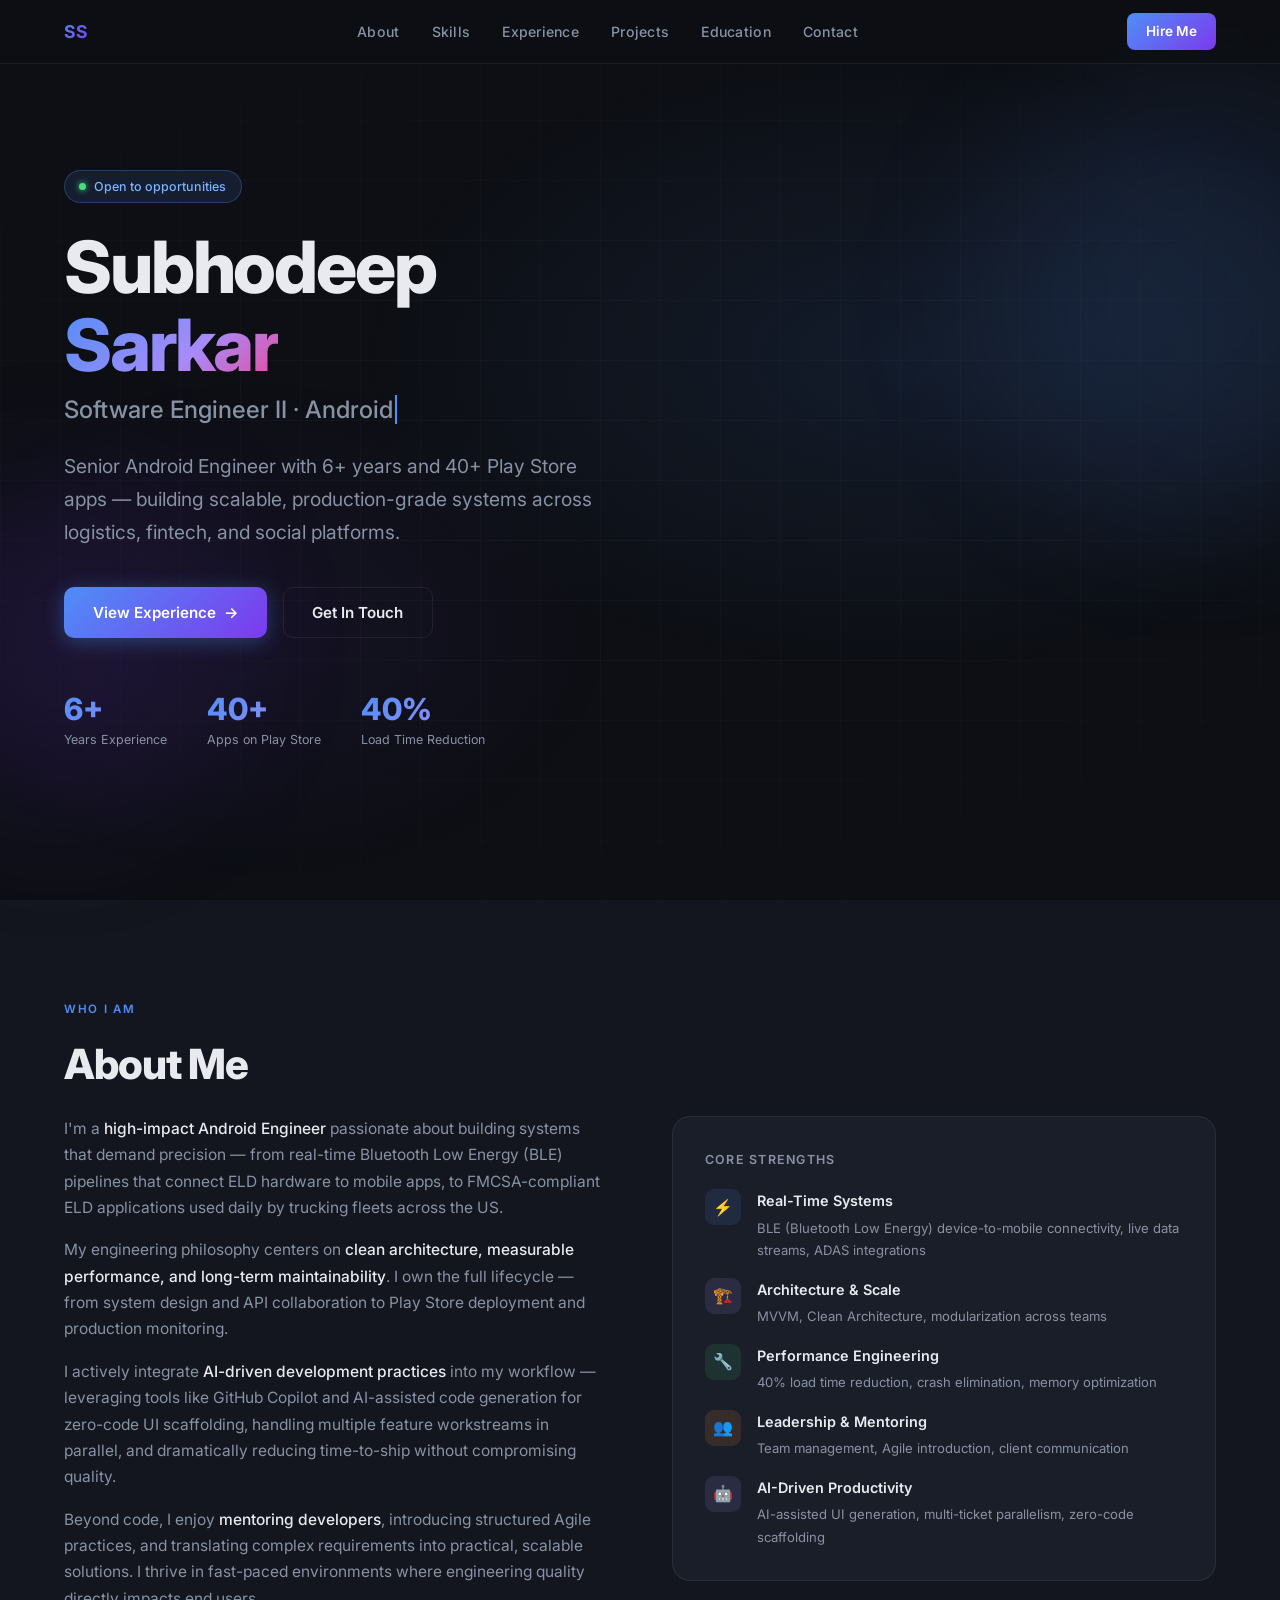
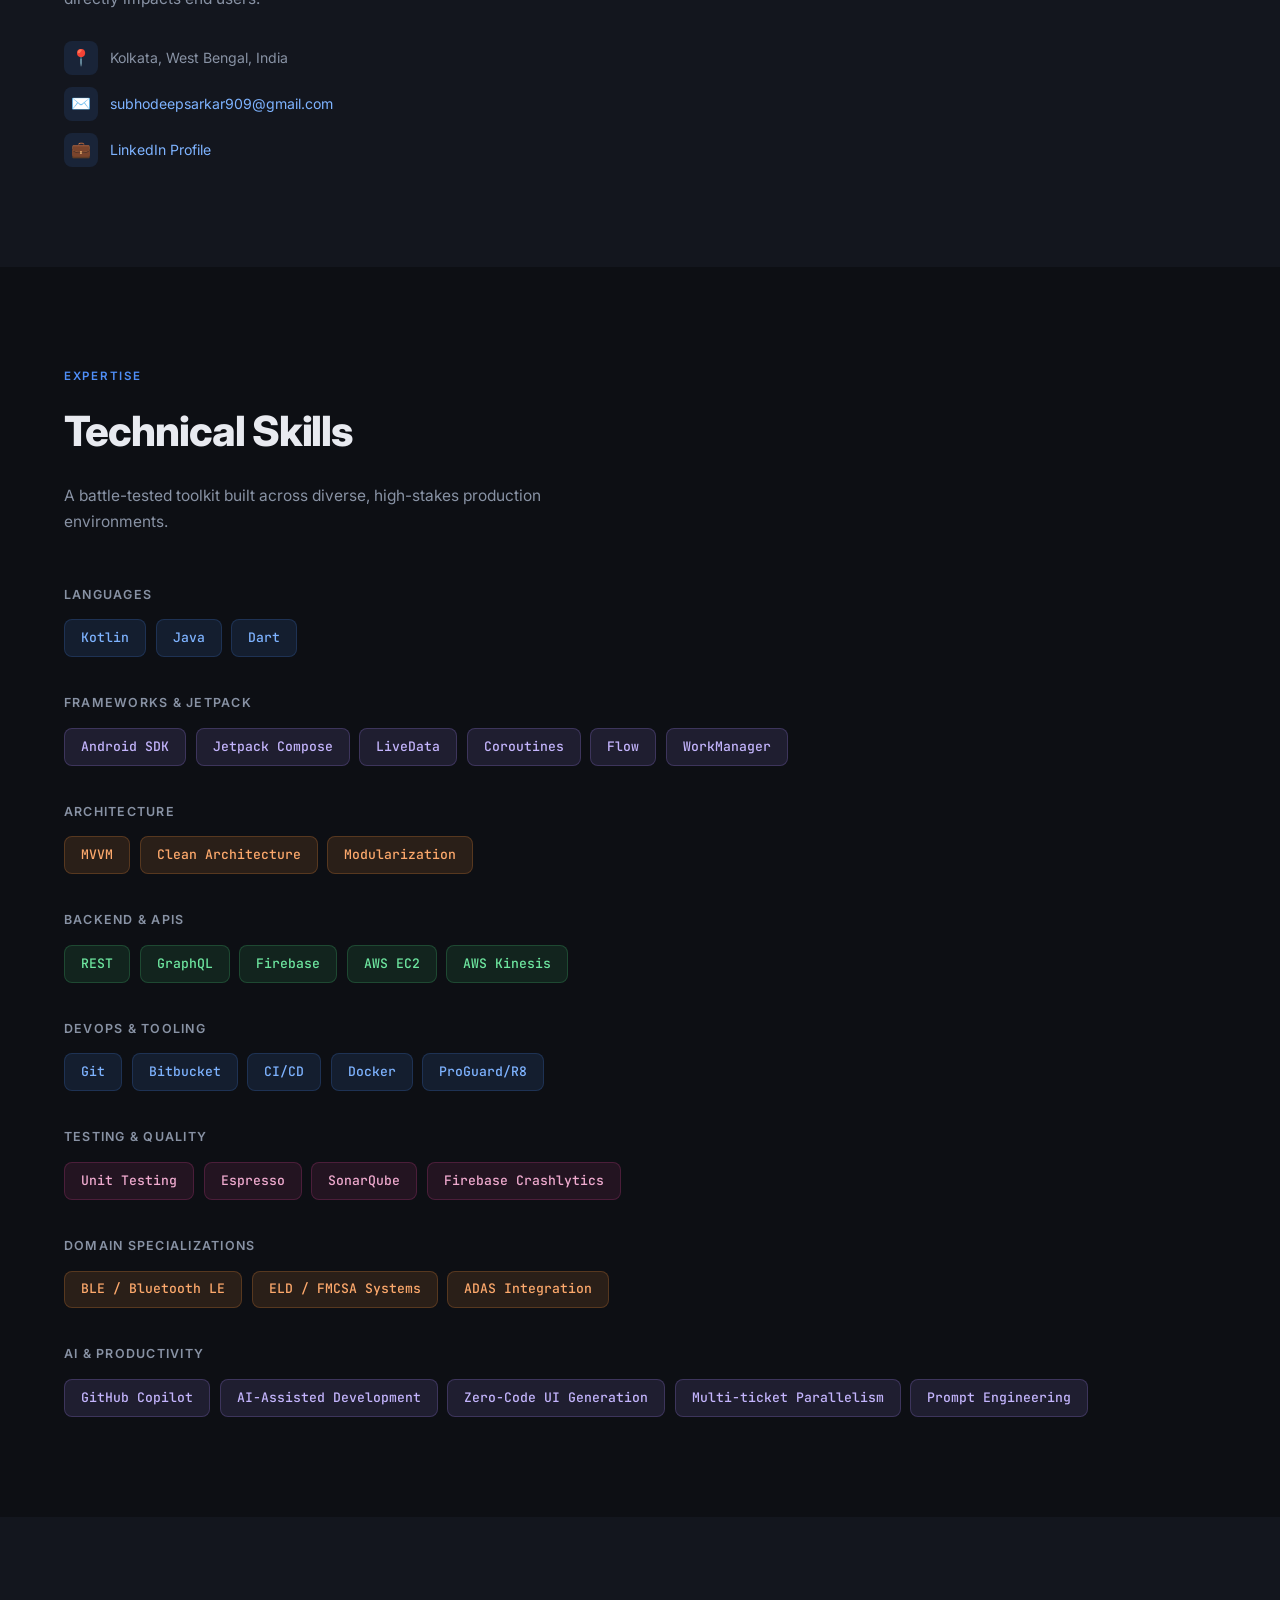
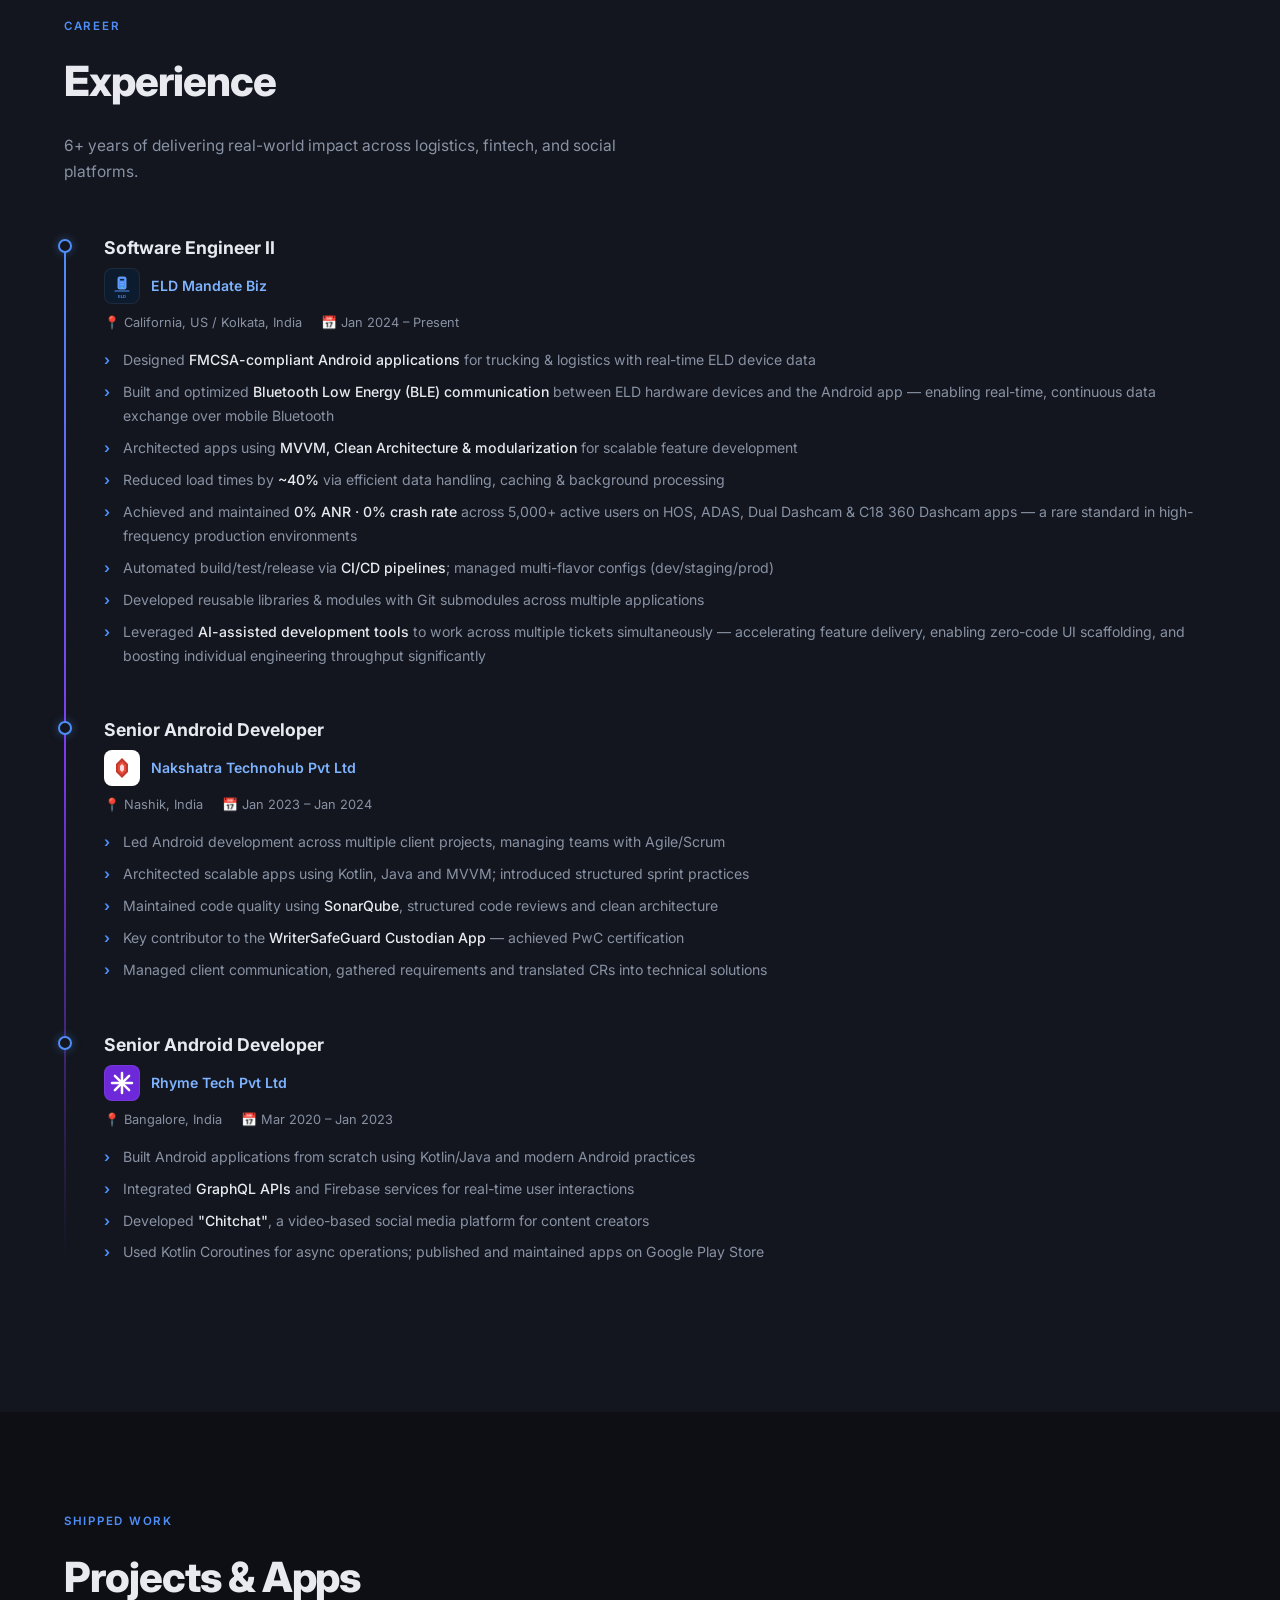
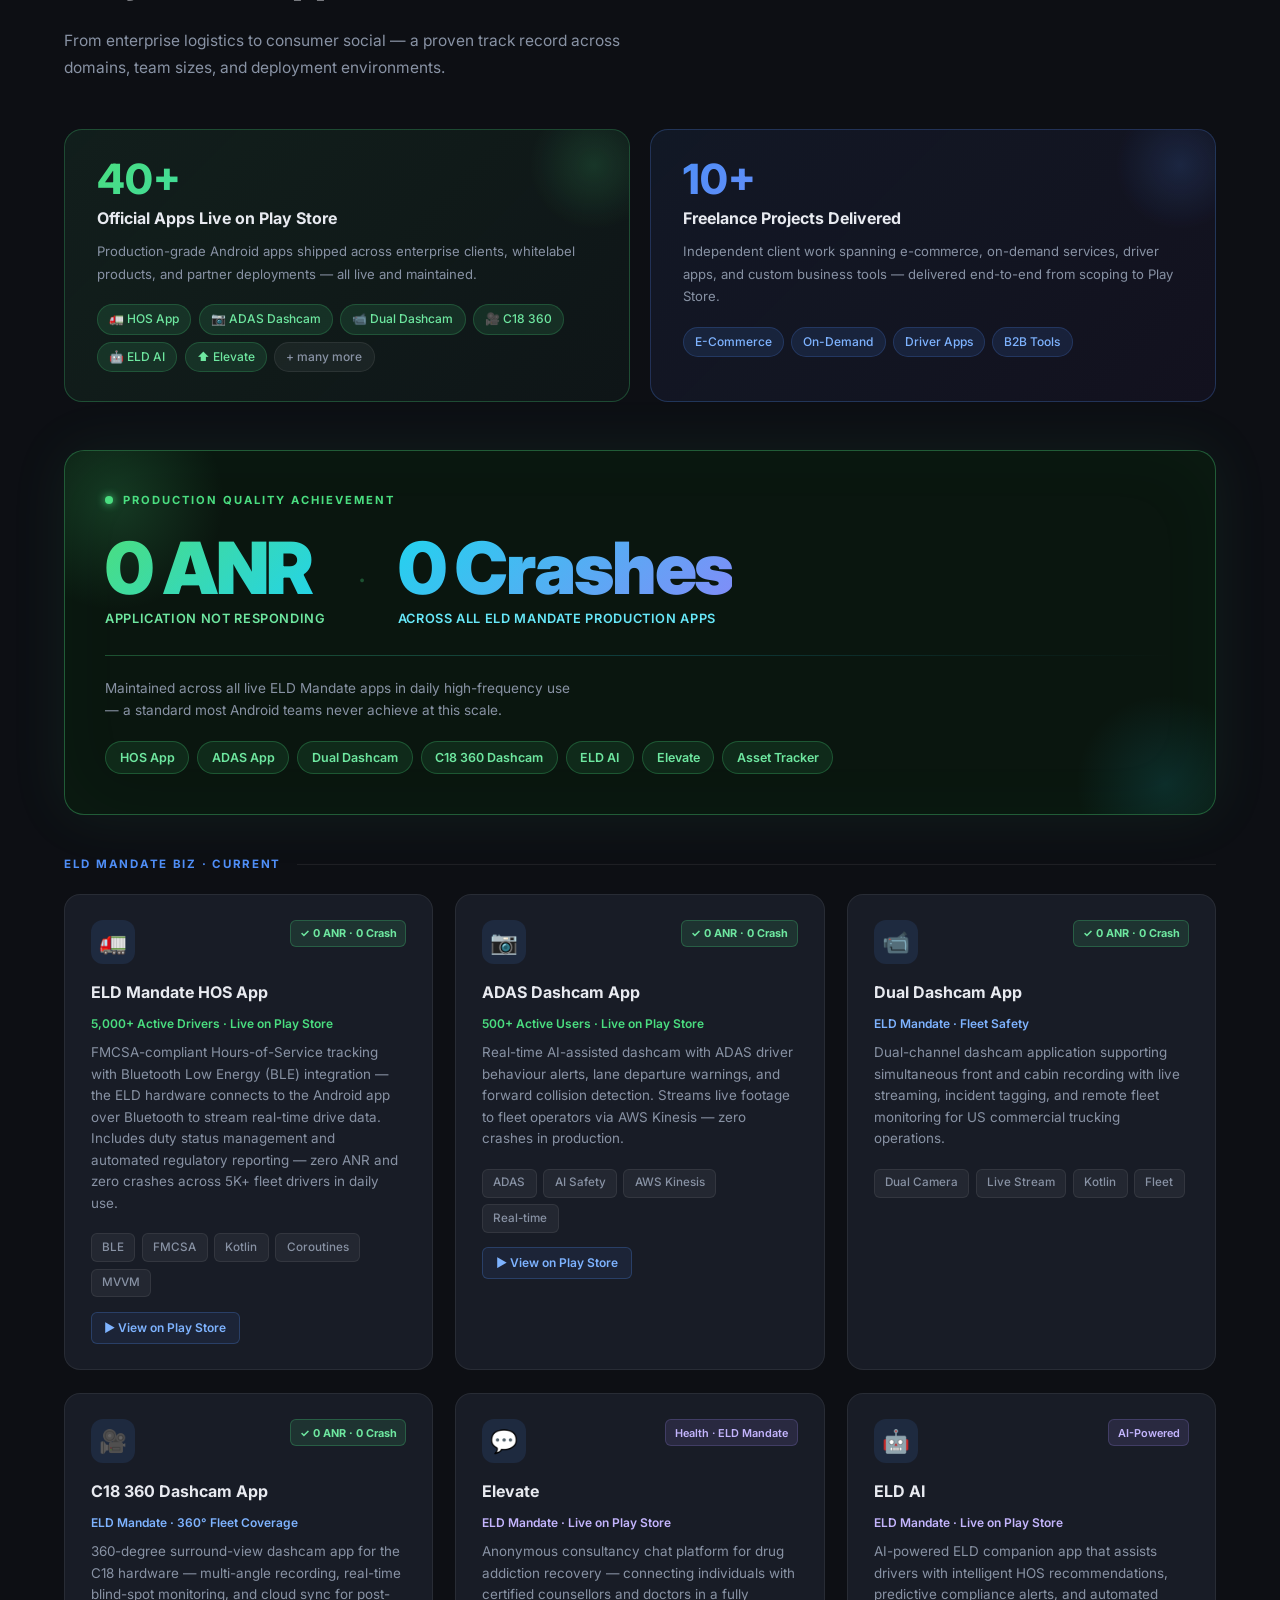
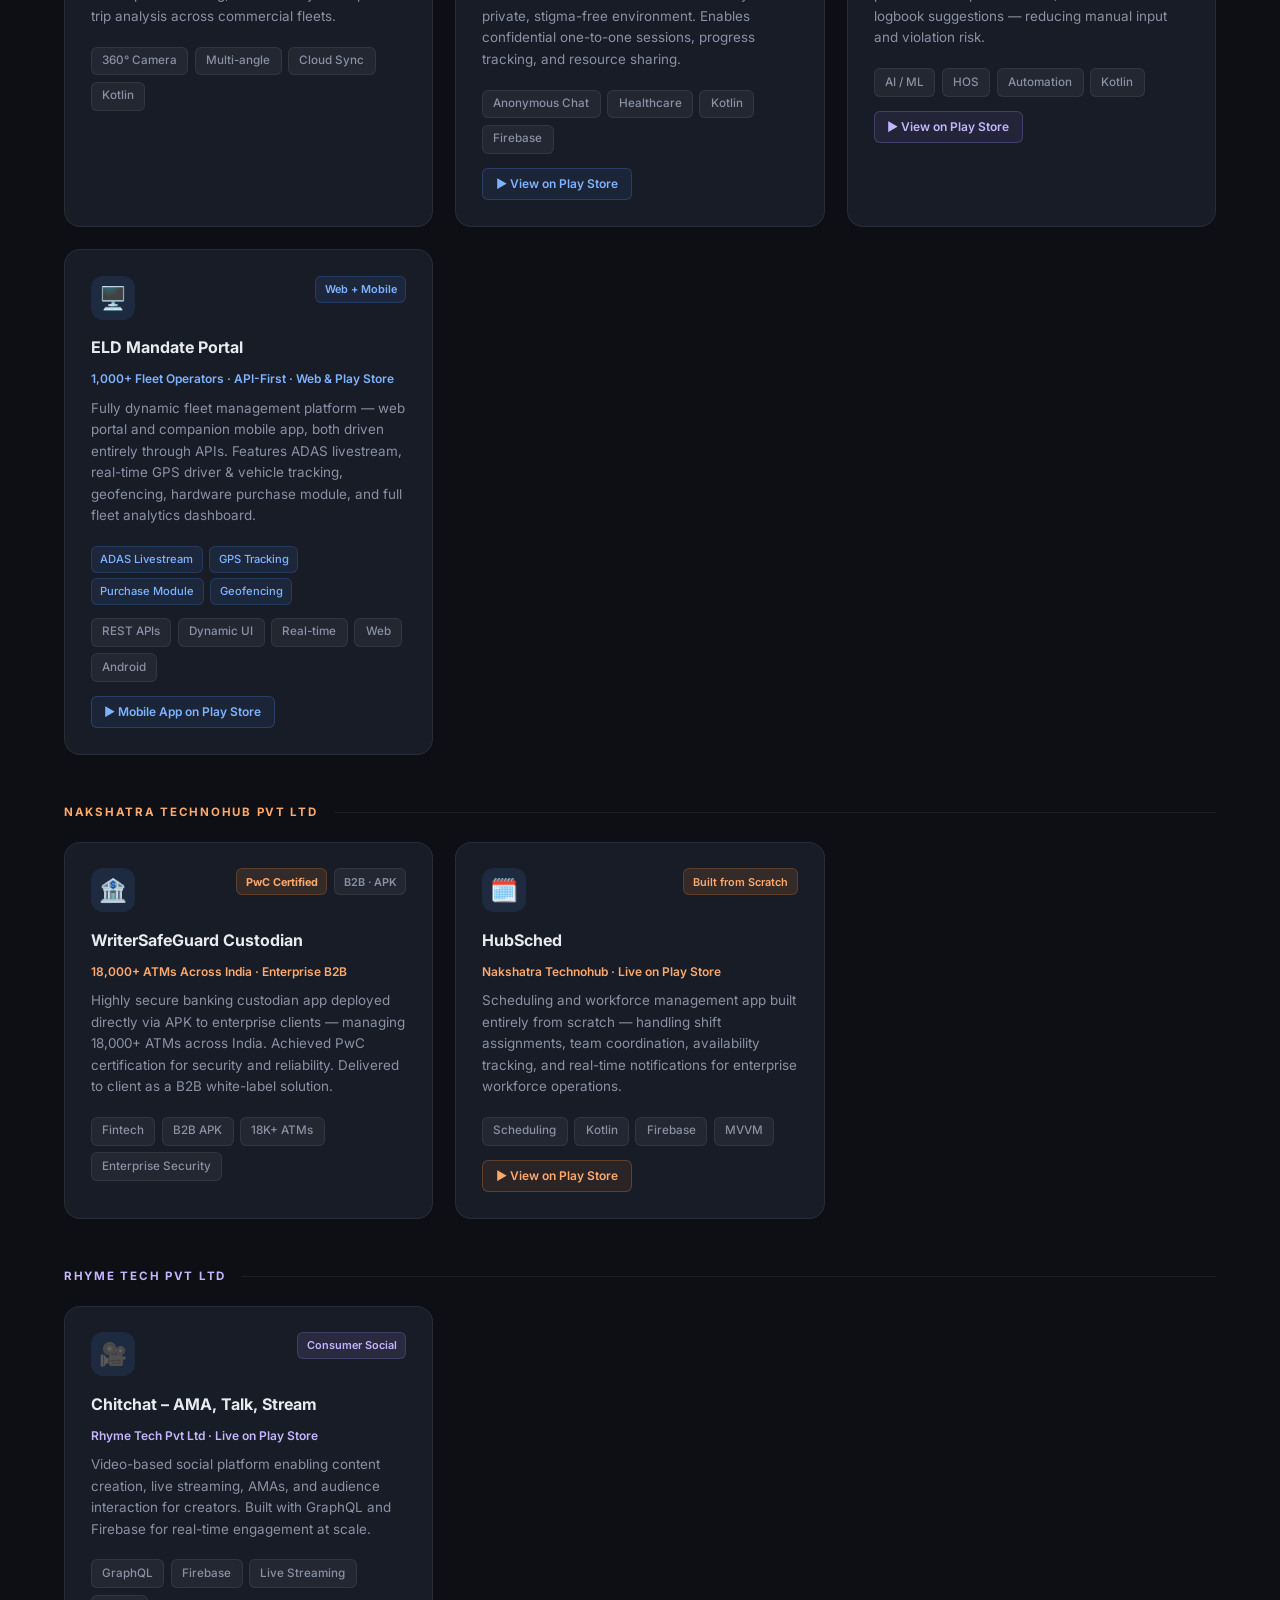
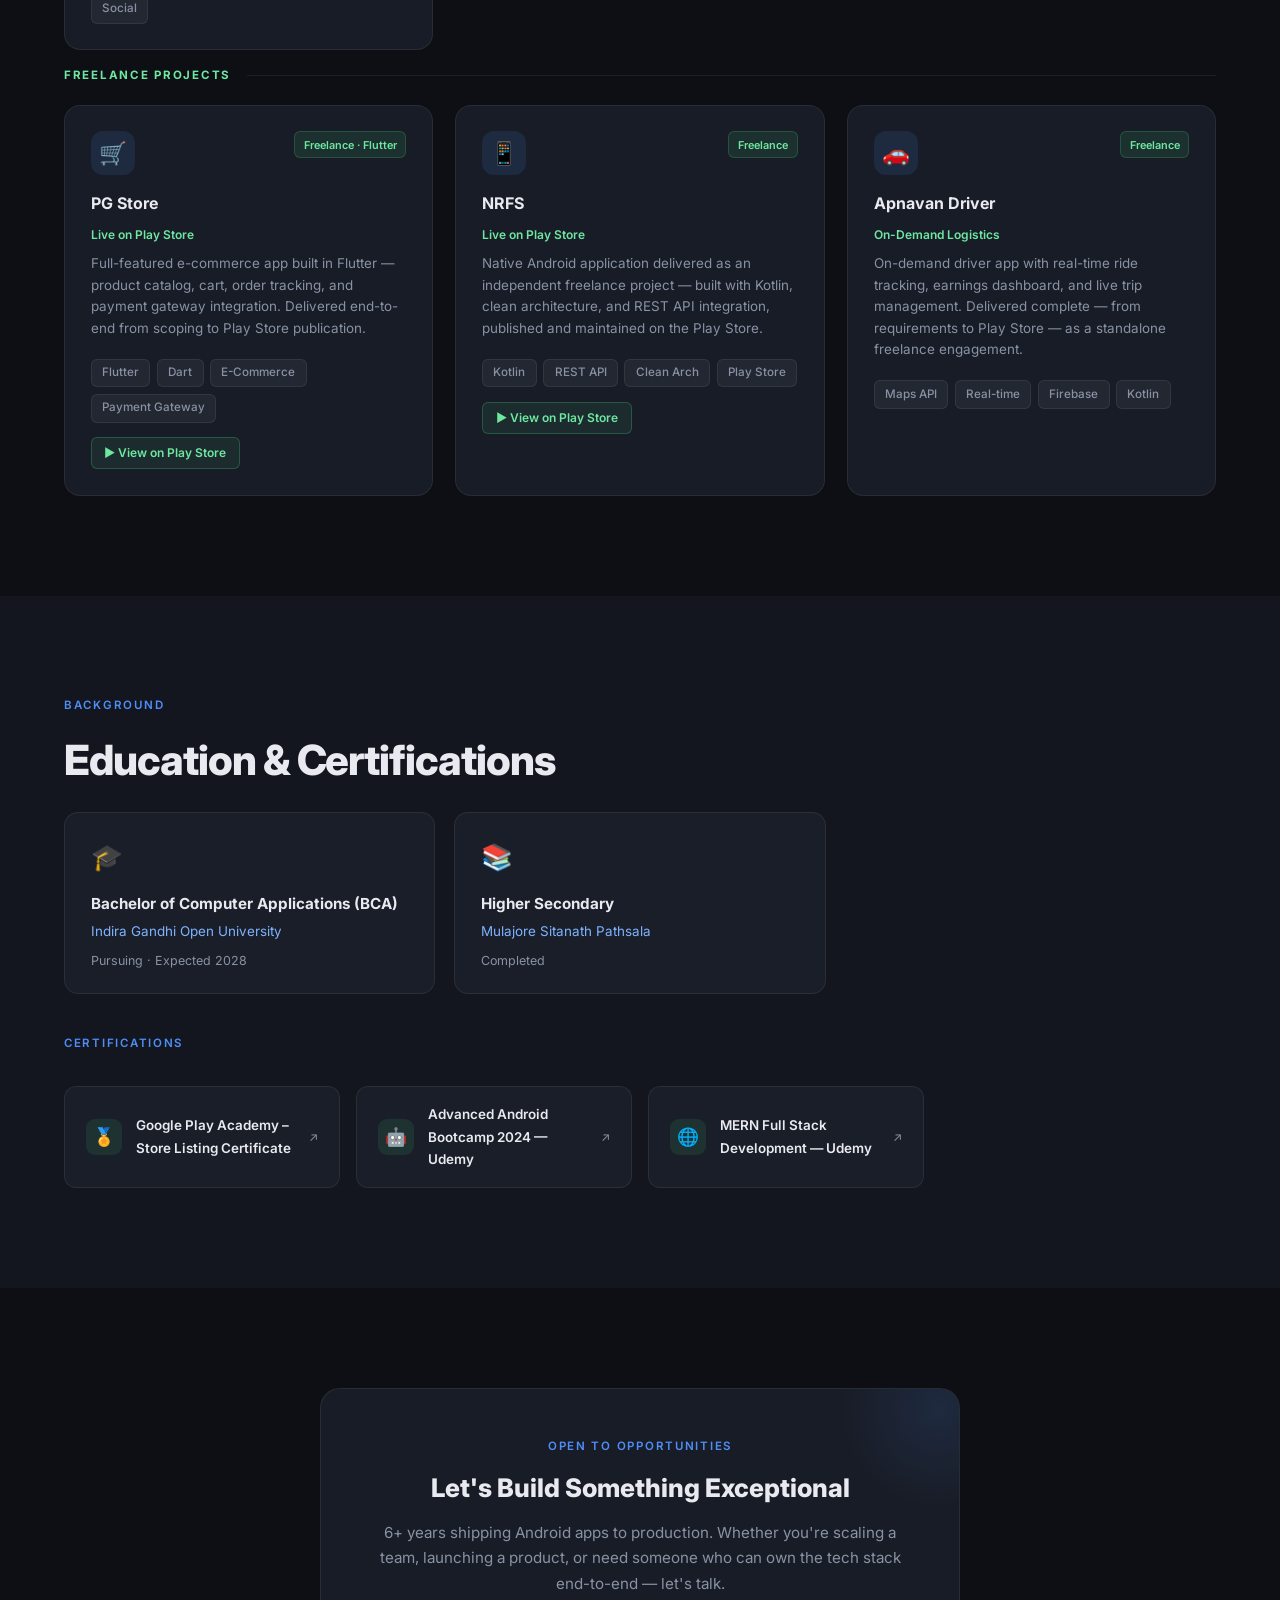
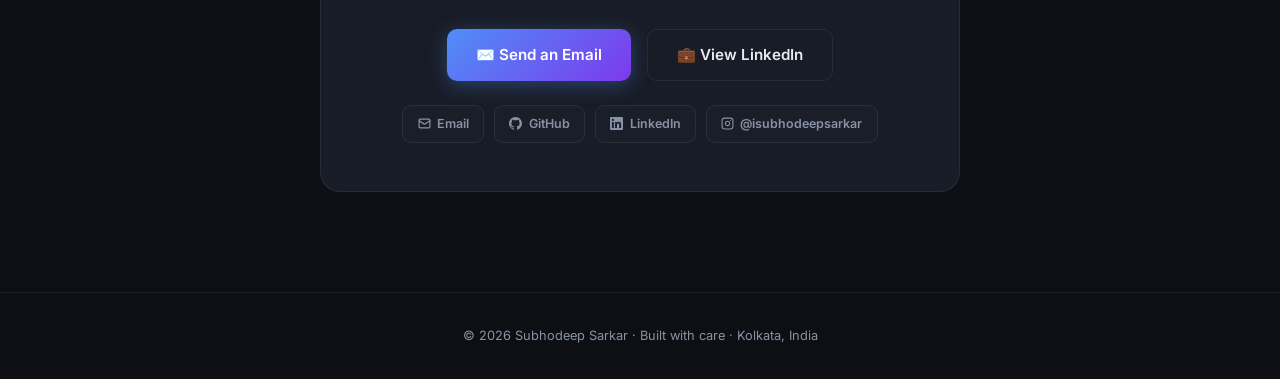
==== commit 863cdaa6: "Add files via upload" ====
--- a/index.html
+++ b/index.html
@@ -572,7 +572,7 @@
   <div class="about-grid">
     <div class="about-text reveal">
       <p>
-        I'm a <span>high-impact Android Engineer</span> passionate about building systems that demand precision — from real-time BLE pipelines to FMCSA-compliant ELD applications used daily by trucking fleets across the US.
+        I'm a <span>high-impact Android Engineer</span> passionate about building systems that demand precision — from real-time Bluetooth Low Energy (BLE) pipelines that connect ELD hardware to mobile apps, to FMCSA-compliant ELD applications used daily by trucking fleets across the US.
       </p>
       <p>
         My engineering philosophy centers on <span>clean architecture, measurable performance, and long-term maintainability</span>. I own the full lifecycle — from system design and API collaboration to Play Store deployment and production monitoring.
@@ -596,7 +596,7 @@
         <div style="display:flex;flex-direction:column;gap:1rem;">
           <div class="strength-item" style="display:flex;gap:1rem;align-items:flex-start;">
             <div style="width:36px;height:36px;border-radius:9px;background:rgba(79,142,247,0.12);display:flex;align-items:center;justify-content:center;font-size:1rem;flex-shrink:0;">⚡</div>
-            <div><div style="font-weight:600;font-size:0.9rem;margin-bottom:0.2rem;">Real-Time Systems</div><div style="font-size:0.82rem;color:var(--muted);">BLE communication, live data streams, ADAS integrations</div></div>
+            <div><div style="font-weight:600;font-size:0.9rem;margin-bottom:0.2rem;">Real-Time Systems</div><div style="font-size:0.82rem;color:var(--muted);">BLE (Bluetooth Low Energy) device-to-mobile connectivity, live data streams, ADAS integrations</div></div>
           </div>
           <div class="strength-item" style="display:flex;gap:1rem;align-items:flex-start;">
             <div style="width:36px;height:36px;border-radius:9px;background:rgba(167,139,250,0.12);display:flex;align-items:center;justify-content:center;font-size:1rem;flex-shrink:0;">🏗️</div>
@@ -687,7 +687,7 @@
     <div>
       <div class="skill-cat-label">Domain Specializations</div>
       <div class="tags">
-        <span class="tag orange">BLE Communication</span>
+        <span class="tag orange">BLE / Bluetooth LE</span>
         <span class="tag orange">ELD / FMCSA Systems</span>
         <span class="tag orange">ADAS Integration</span>
       </div>
@@ -740,7 +740,7 @@
       </div>
       <ul class="job-bullets">
         <li>Designed <span>FMCSA-compliant Android applications</span> for trucking & logistics with real-time ELD device data</li>
-        <li>Built and optimized <span>BLE communication pipelines</span> for continuous device-to-mobile data exchange</li>
+        <li>Built and optimized <span>Bluetooth Low Energy (BLE) communication</span> between ELD hardware devices and the Android app — enabling real-time, continuous data exchange over mobile Bluetooth</li>
         <li>Architected apps using <span>MVVM, Clean Architecture & modularization</span> for scalable feature development</li>
         <li>Reduced load times by <span>~40%</span> via efficient data handling, caching & background processing</li>
         <li>Achieved and maintained <span>0% ANR · 0% crash rate</span> across 5,000+ active users on HOS, ADAS, Dual Dashcam &amp; C18 360 Dashcam apps — a rare standard in high-frequency production environments</li>
@@ -924,7 +924,7 @@
       </div>
       <div class="project-name">ELD Mandate HOS App</div>
       <div style="font-size:0.75rem;color:#4ade80;font-weight:600;margin-bottom:0.5rem;">5,000+ Active Drivers · Live on Play Store</div>
-      <div class="project-desc">FMCSA-compliant Hours-of-Service tracking with BLE device integration. Real-time driver logs, duty status management, and automated regulatory reporting — zero ANR and zero crashes across 5K+ fleet drivers in daily use.</div>
+      <div class="project-desc">FMCSA-compliant Hours-of-Service tracking with Bluetooth Low Energy (BLE) integration — the ELD hardware connects to the Android app over Bluetooth to stream real-time drive data. Includes duty status management and automated regulatory reporting — zero ANR and zero crashes across 5K+ fleet drivers in daily use.</div>
       <div class="project-tags" style="margin-bottom:0.9rem;">
         <span class="project-tag">BLE</span><span class="project-tag">FMCSA</span><span class="project-tag">Kotlin</span><span class="project-tag">Coroutines</span><span class="project-tag">MVVM</span>
       </div>
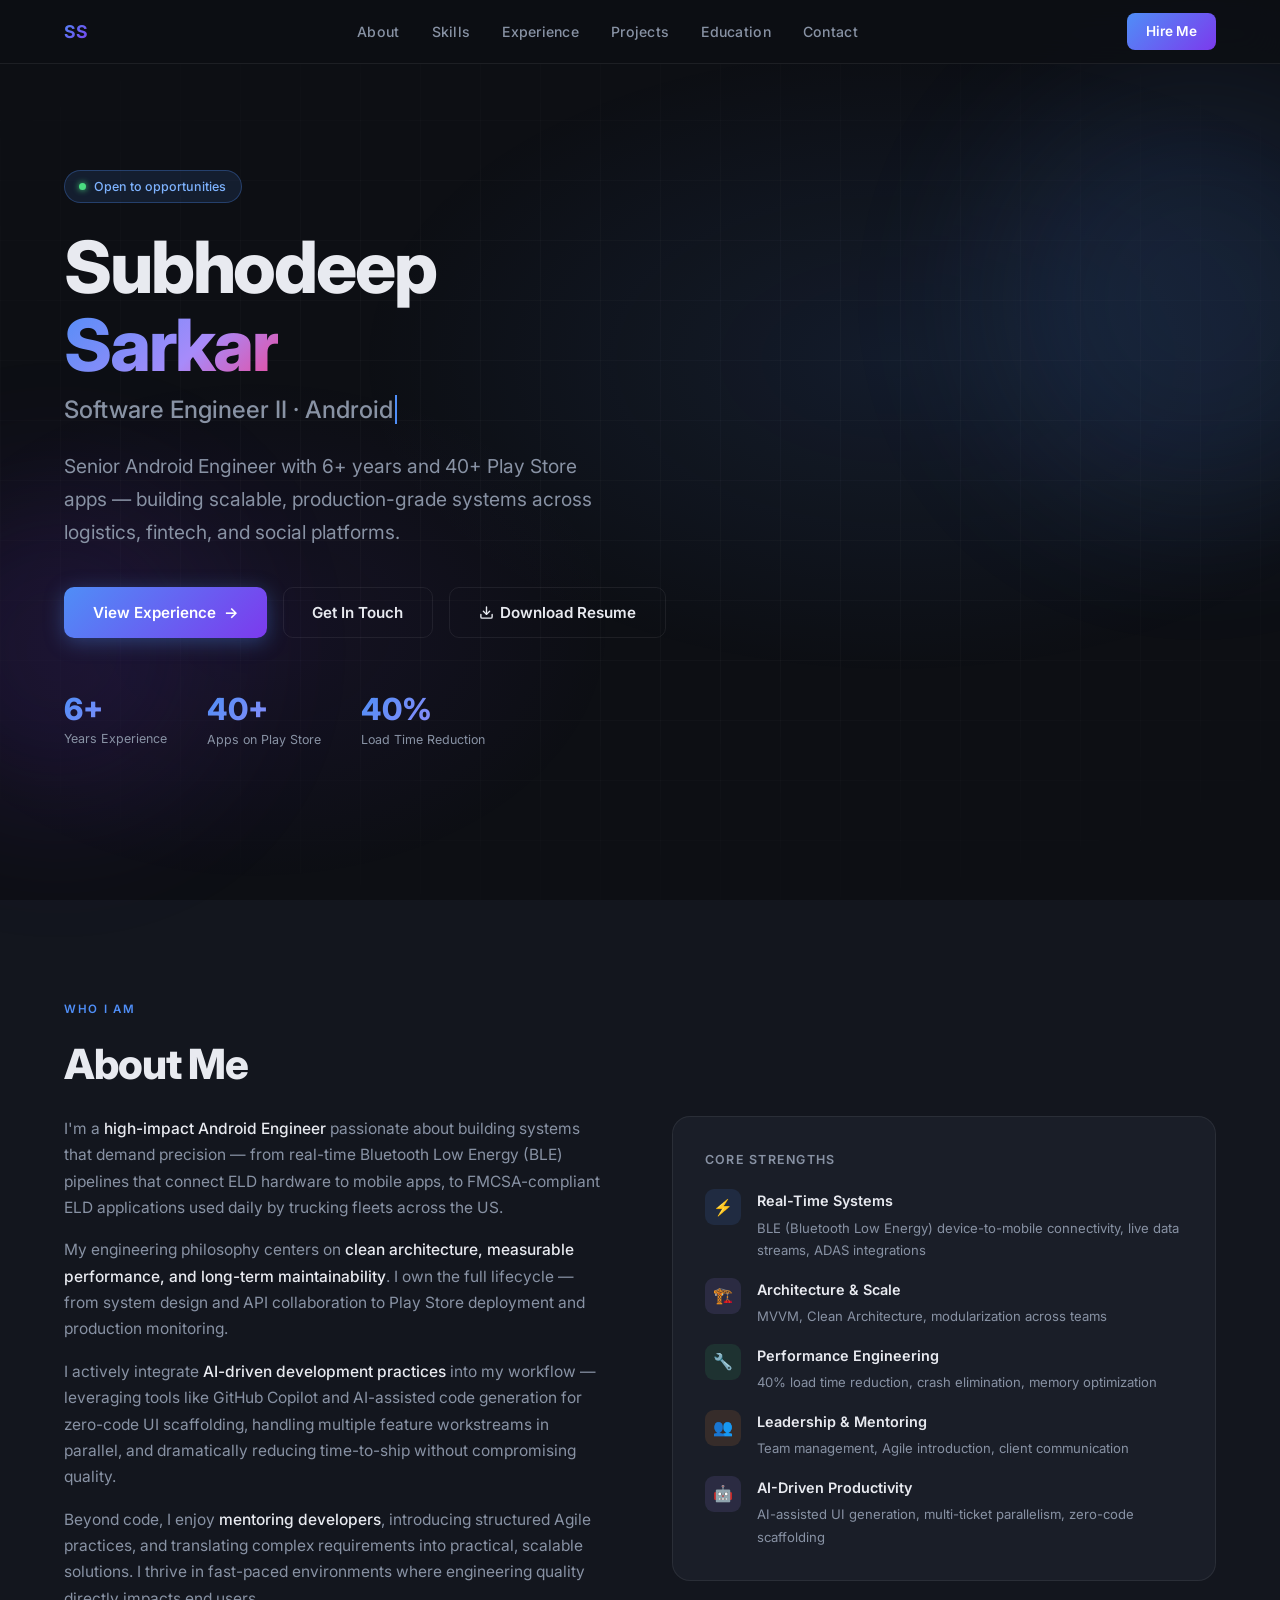
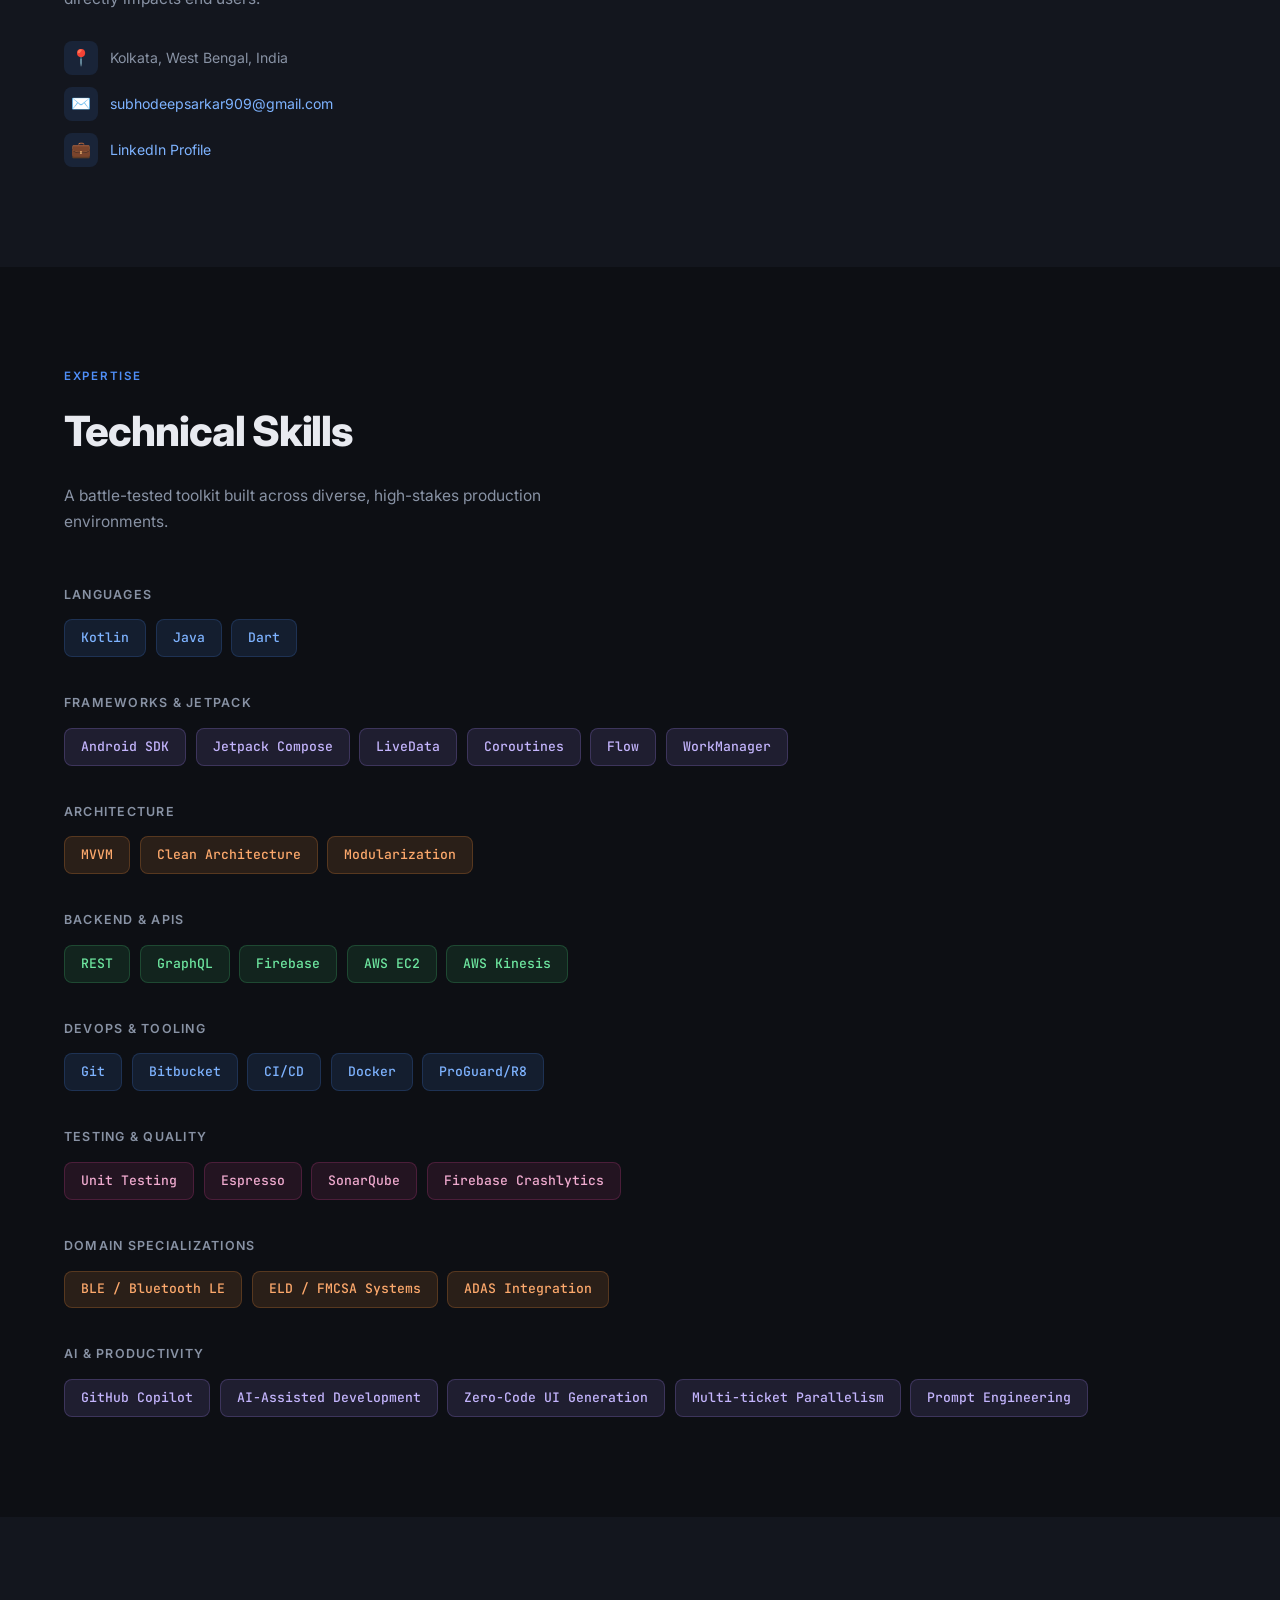
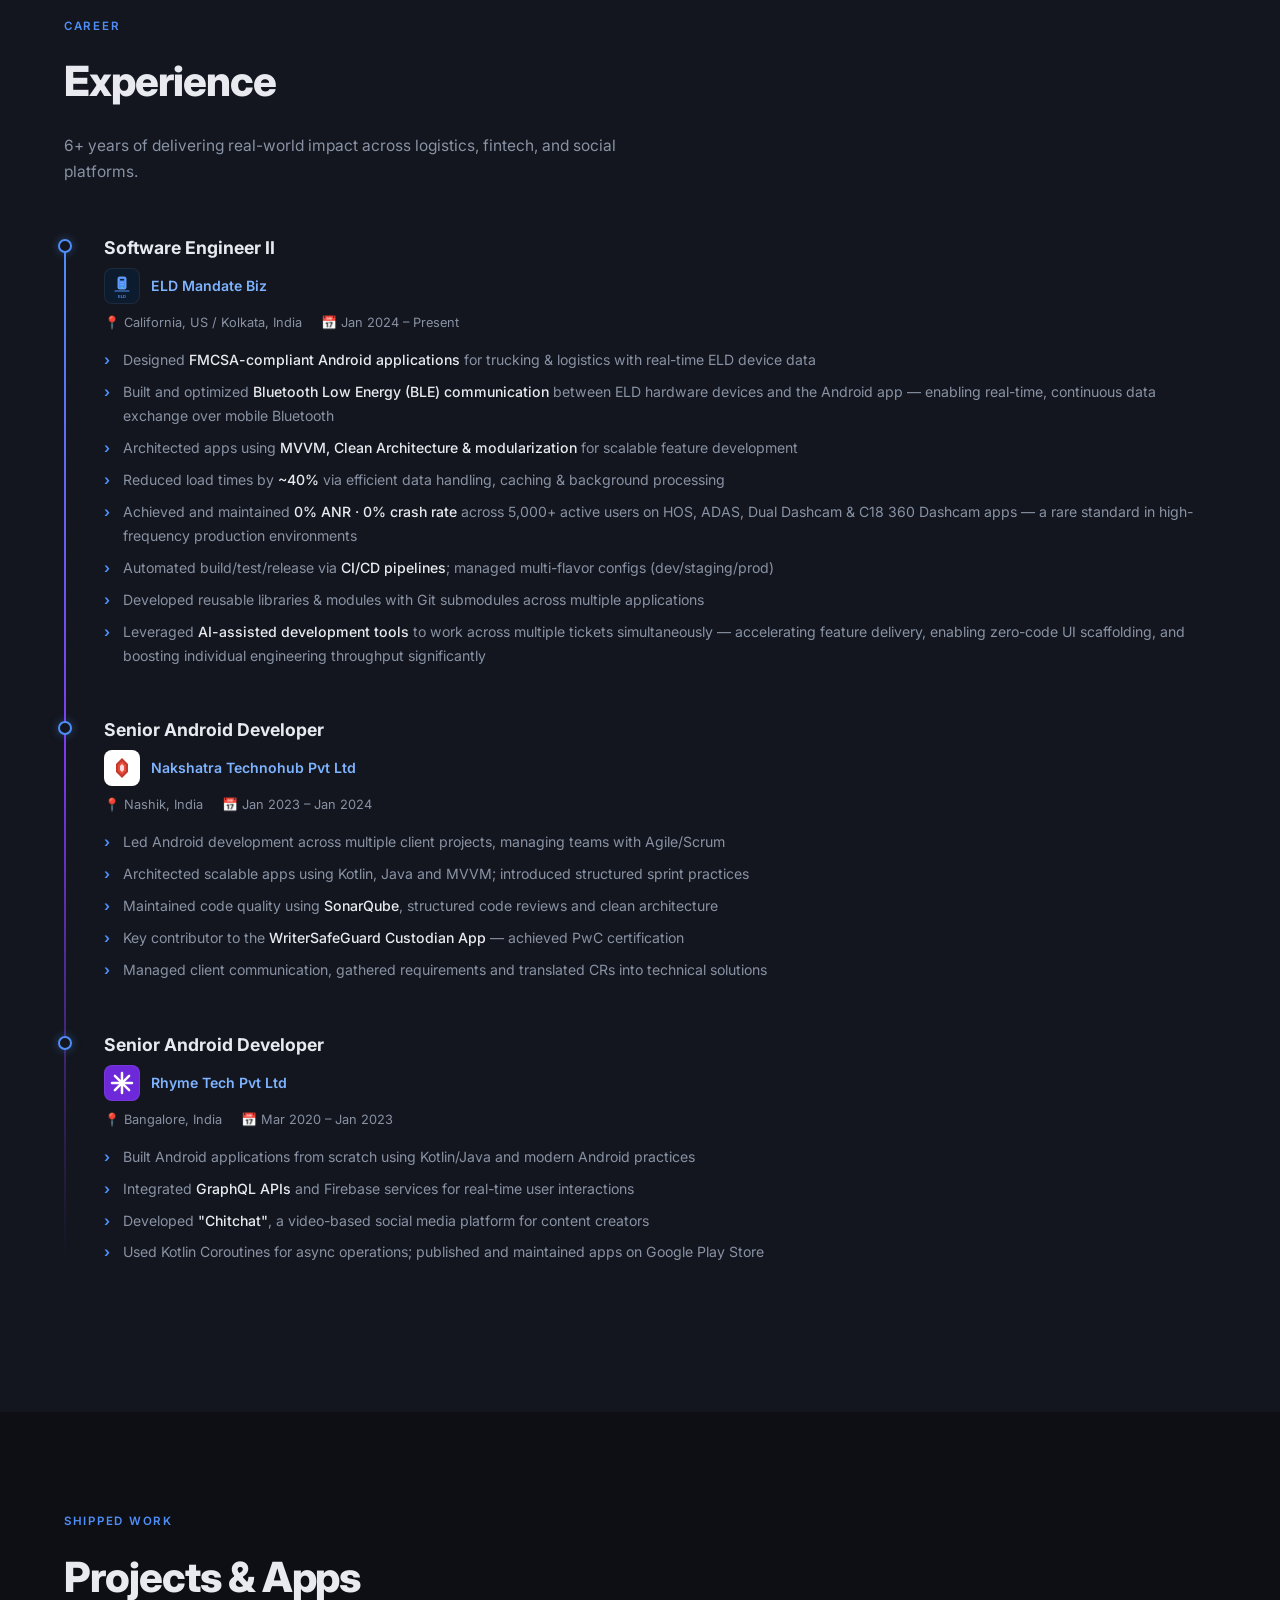
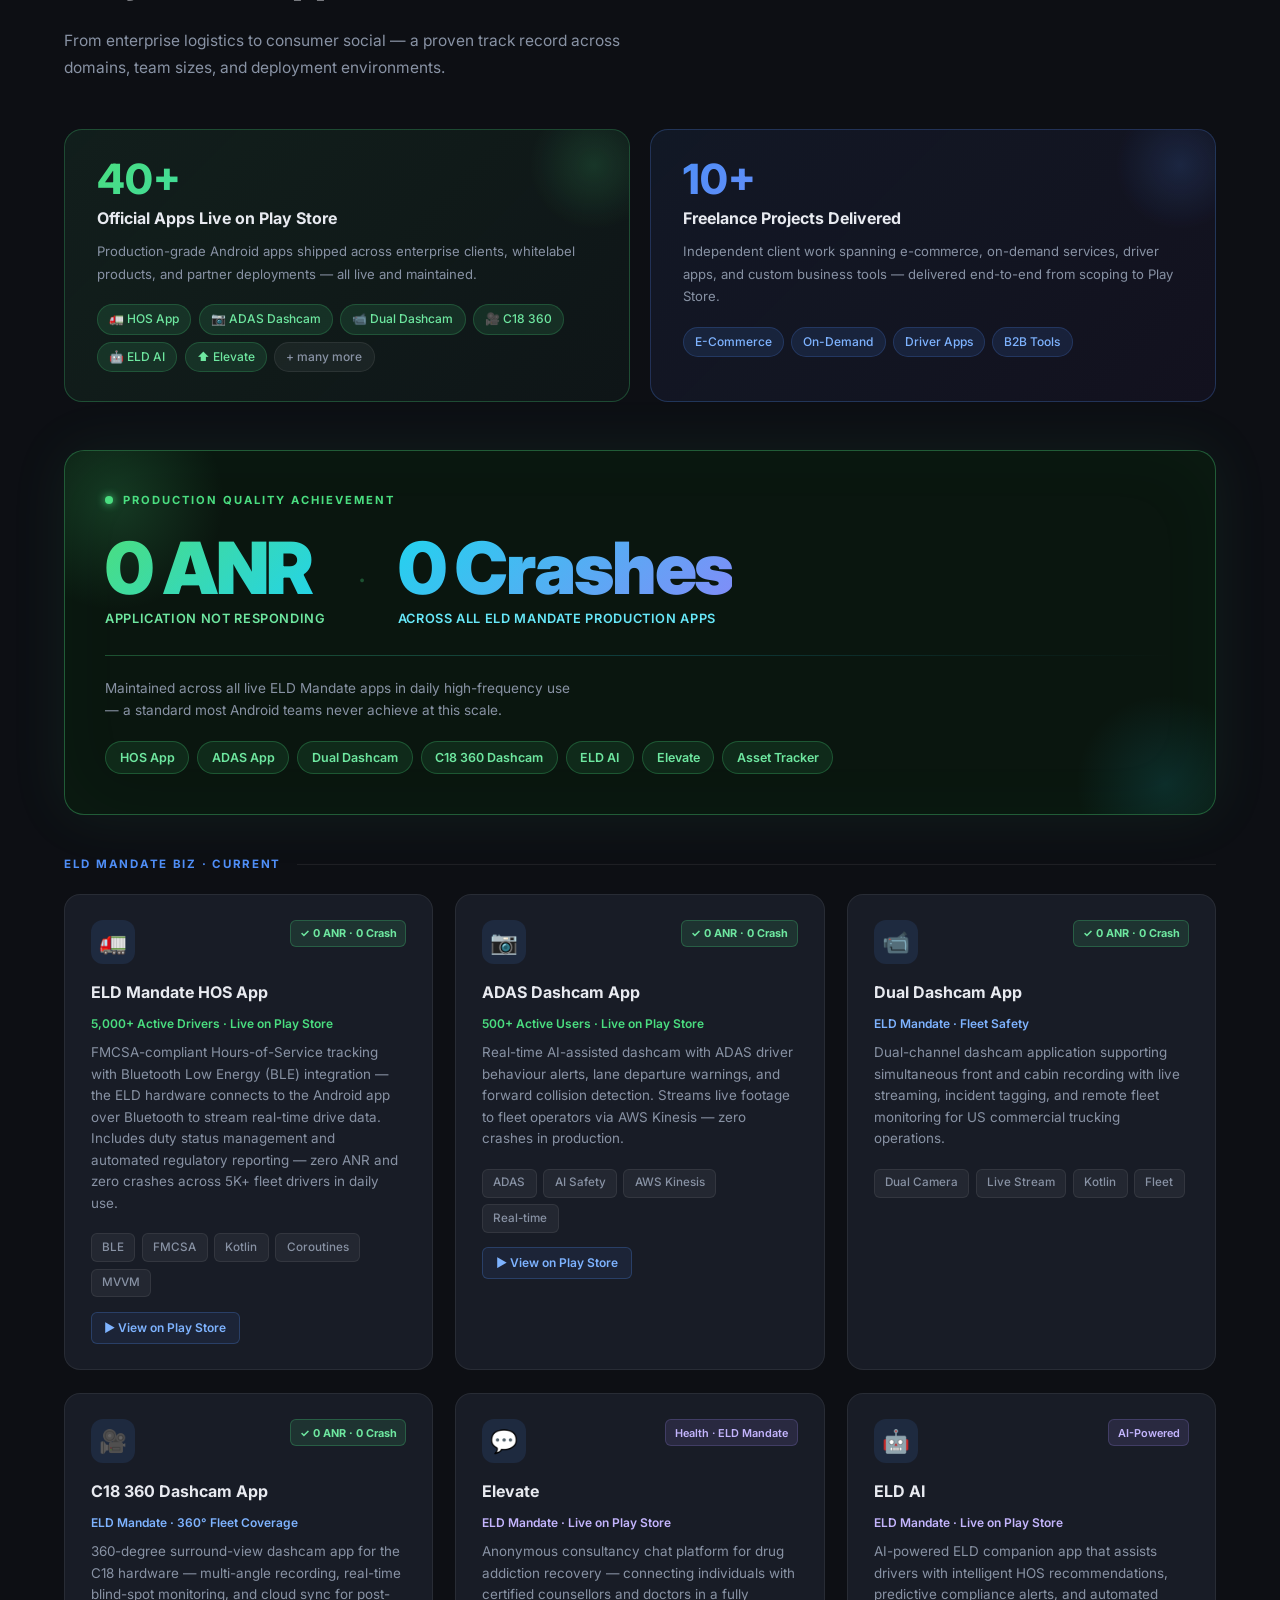
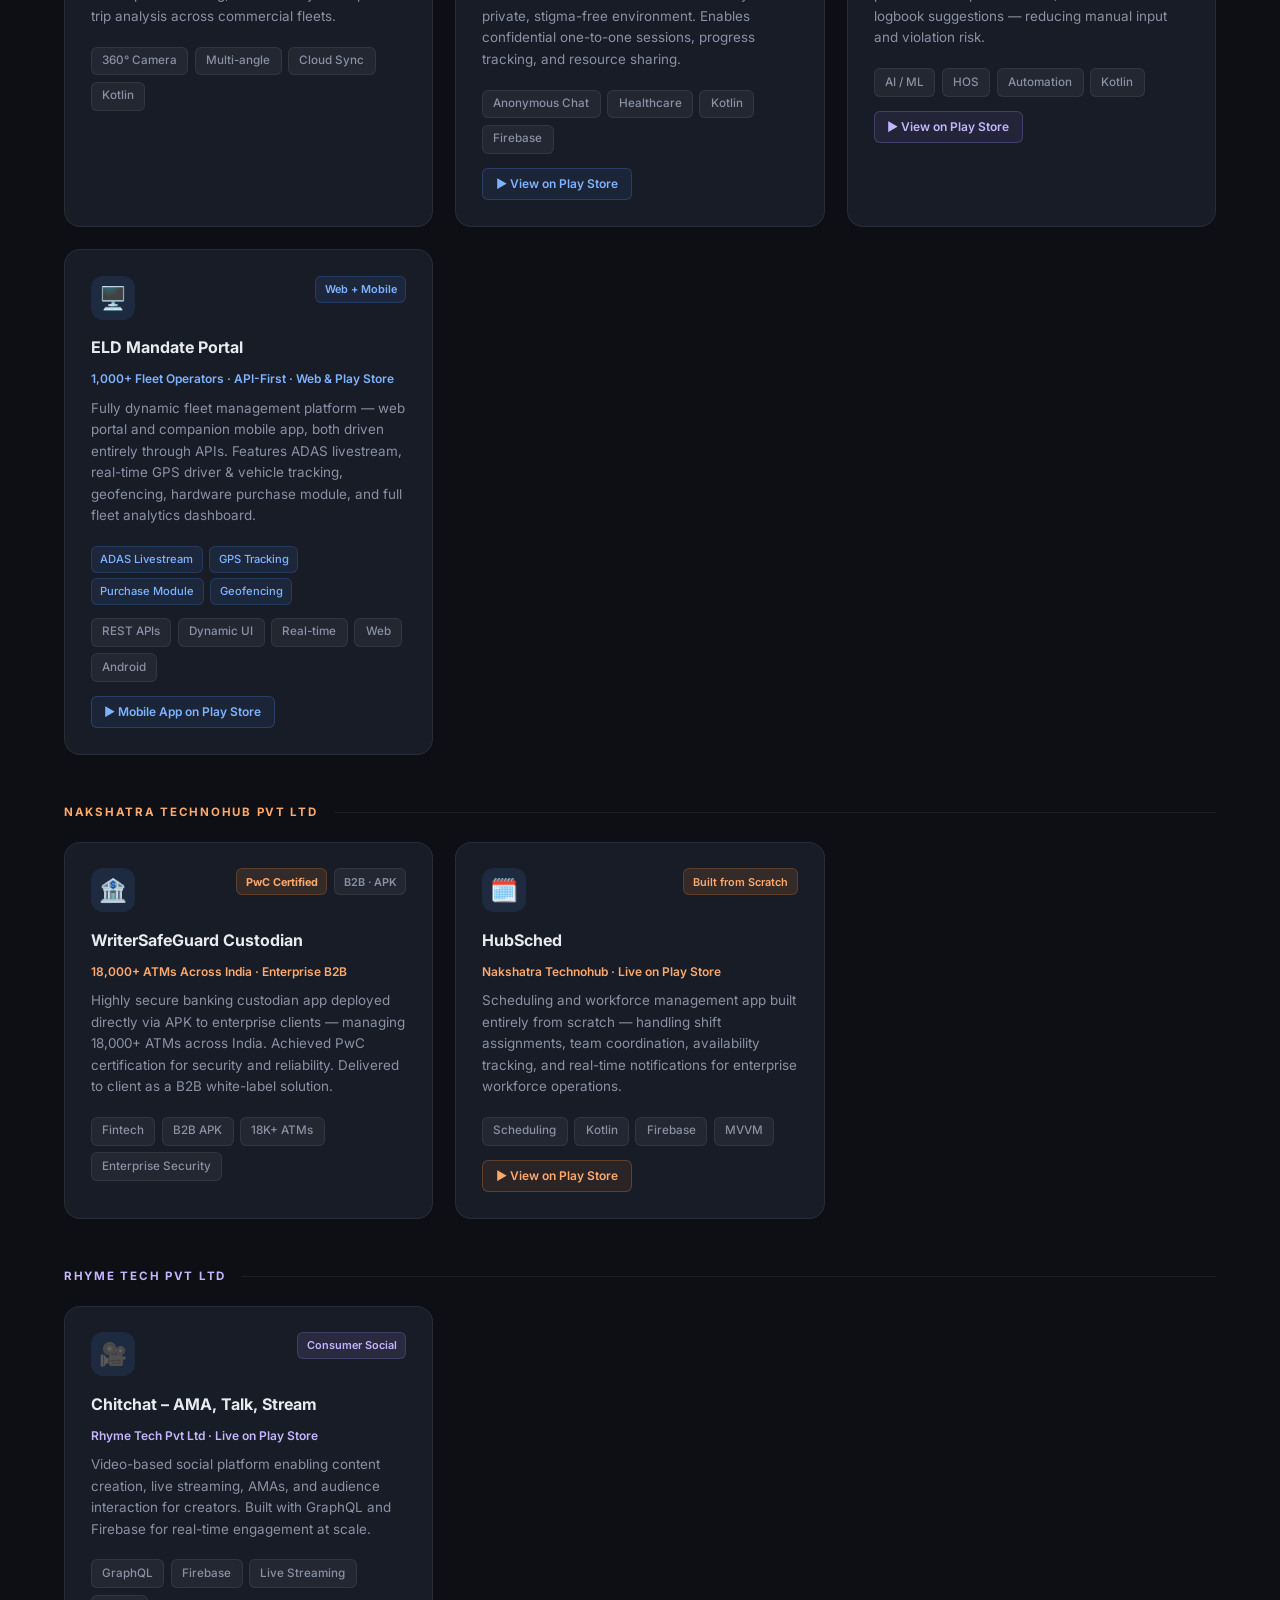
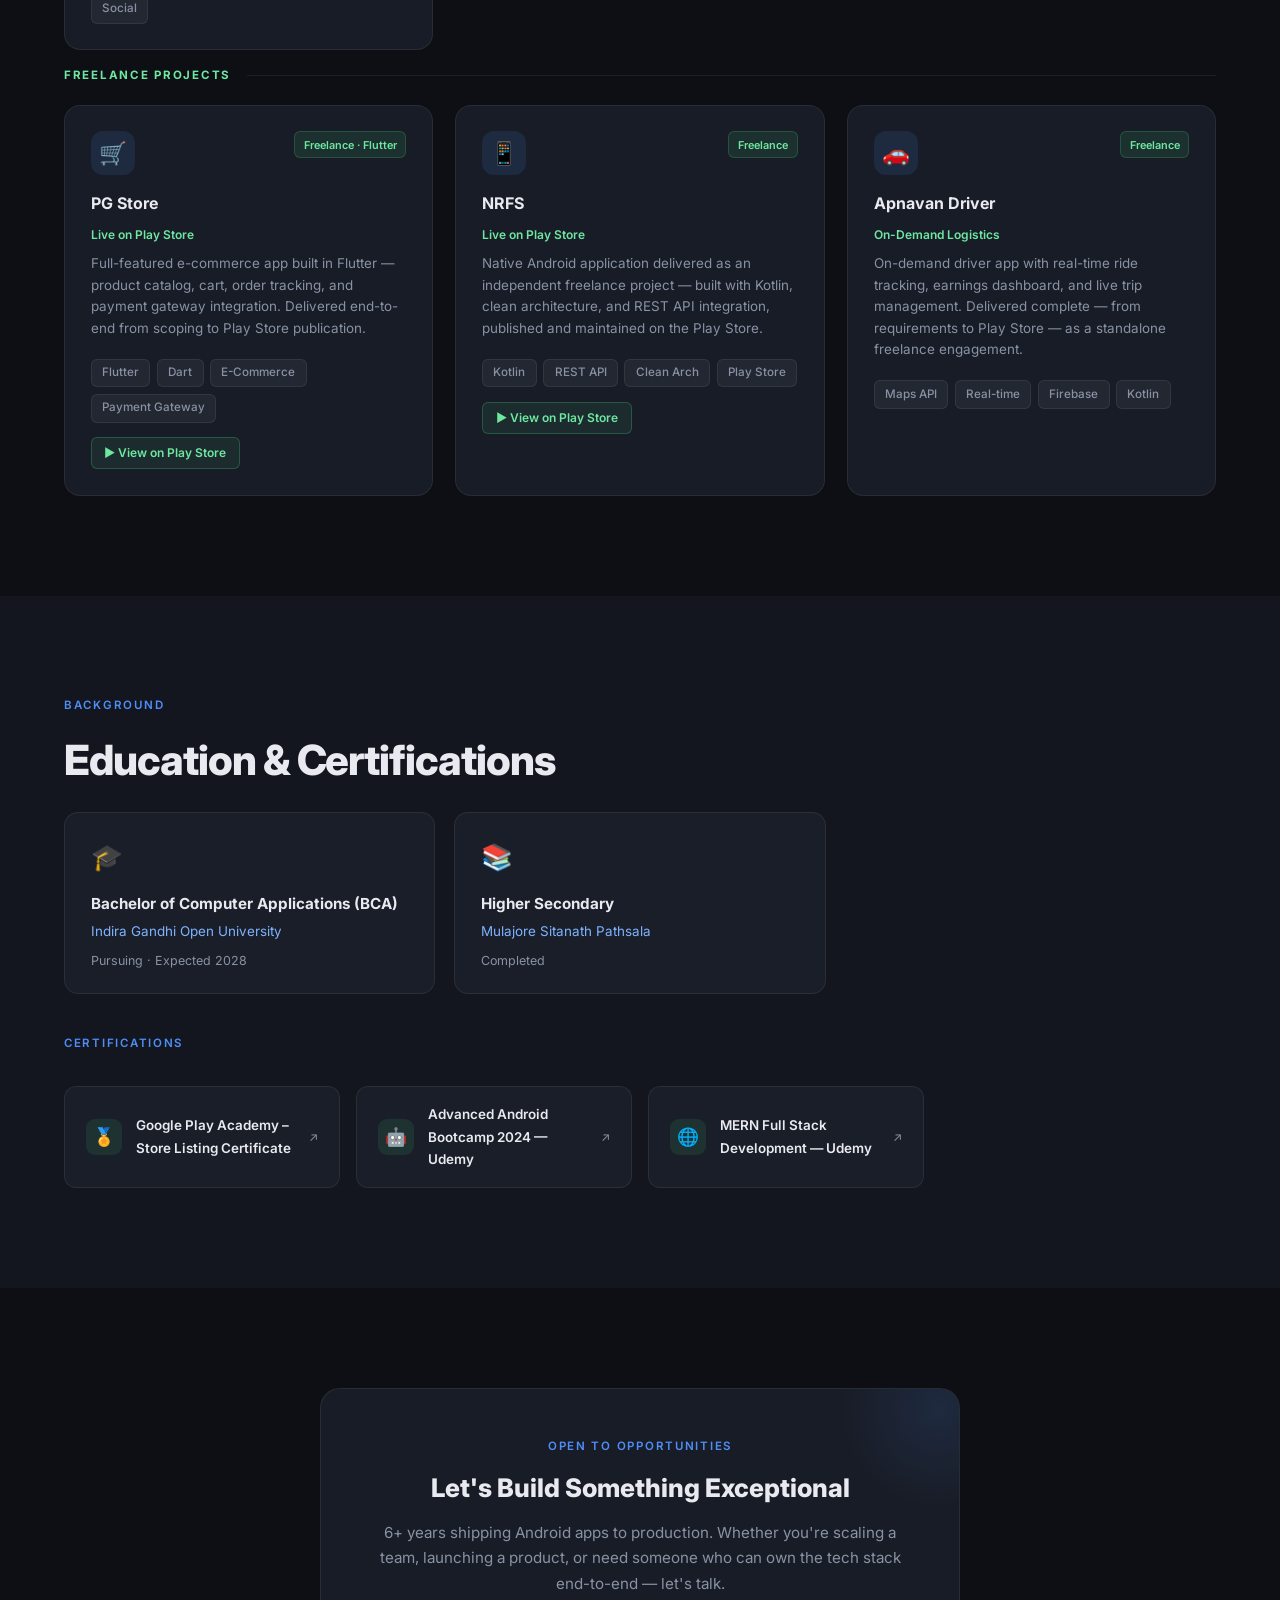
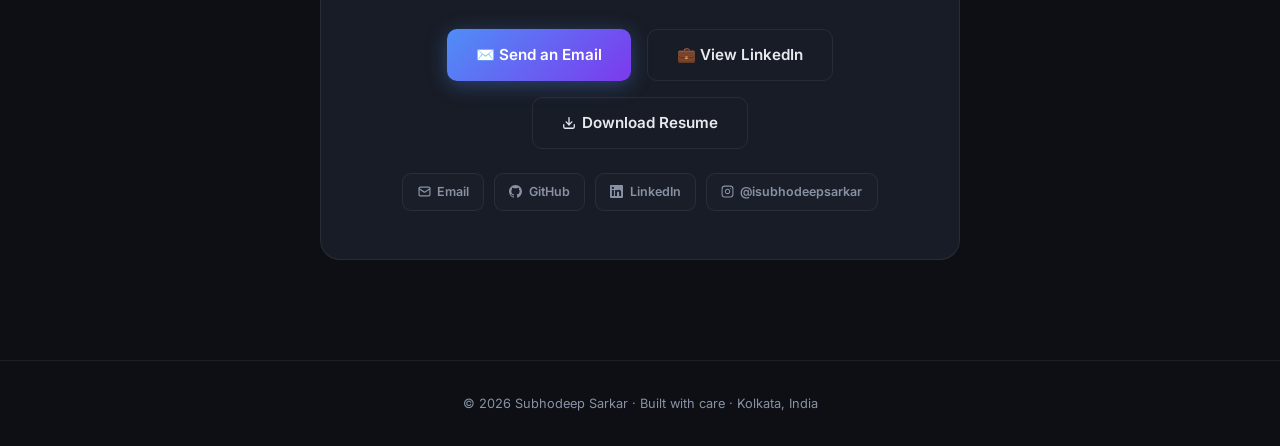
==== commit 606e4442: "Downloadable resume added" ====
--- a/index.html
+++ b/index.html
@@ -545,6 +545,10 @@
         <span>→</span>
       </a>
       <a href="mailto:subhodeepsarkar909@gmail.com" class="btn btn-ghost">Get In Touch</a>
+      <a href="Subhodeep_Sarkar_Resume.docx" download="Subhodeep_Sarkar_Resume.docx" class="btn btn-ghost" style="gap:0.4rem;display:inline-flex;align-items:center;">
+        <svg width="15" height="15" viewBox="0 0 24 24" fill="none" stroke="currentColor" stroke-width="2.2" stroke-linecap="round" stroke-linejoin="round"><path d="M21 15v4a2 2 0 0 1-2 2H5a2 2 0 0 1-2-2v-4"/><polyline points="7 10 12 15 17 10"/><line x1="12" y1="15" x2="12" y2="3"/></svg>
+        Download Resume
+      </a>
     </div>
     <div class="hero-stats">
       <div class="stat-item">
@@ -1196,6 +1200,10 @@
       <div class="contact-buttons">
         <a href="mailto:subhodeepsarkar909@gmail.com" class="btn btn-primary">✉️ Send an Email</a>
         <a href="https://www.linkedin.com/in/subhodeep-sarkar-dev" target="_blank" class="btn btn-ghost">💼 View LinkedIn</a>
+        <a href="Subhodeep_Sarkar_Resume.docx" download="Subhodeep_Sarkar_Resume.docx" class="btn btn-ghost" style="gap:0.4rem;display:inline-flex;align-items:center;">
+          <svg width="14" height="14" viewBox="0 0 24 24" fill="none" stroke="currentColor" stroke-width="2.2" stroke-linecap="round" stroke-linejoin="round"><path d="M21 15v4a2 2 0 0 1-2 2H5a2 2 0 0 1-2-2v-4"/><polyline points="7 10 12 15 17 10"/><line x1="12" y1="15" x2="12" y2="3"/></svg>
+          Download Resume
+        </a>
       </div>
       <div class="social-row">
         <a href="mailto:subhodeepsarkar909@gmail.com" class="social-btn">
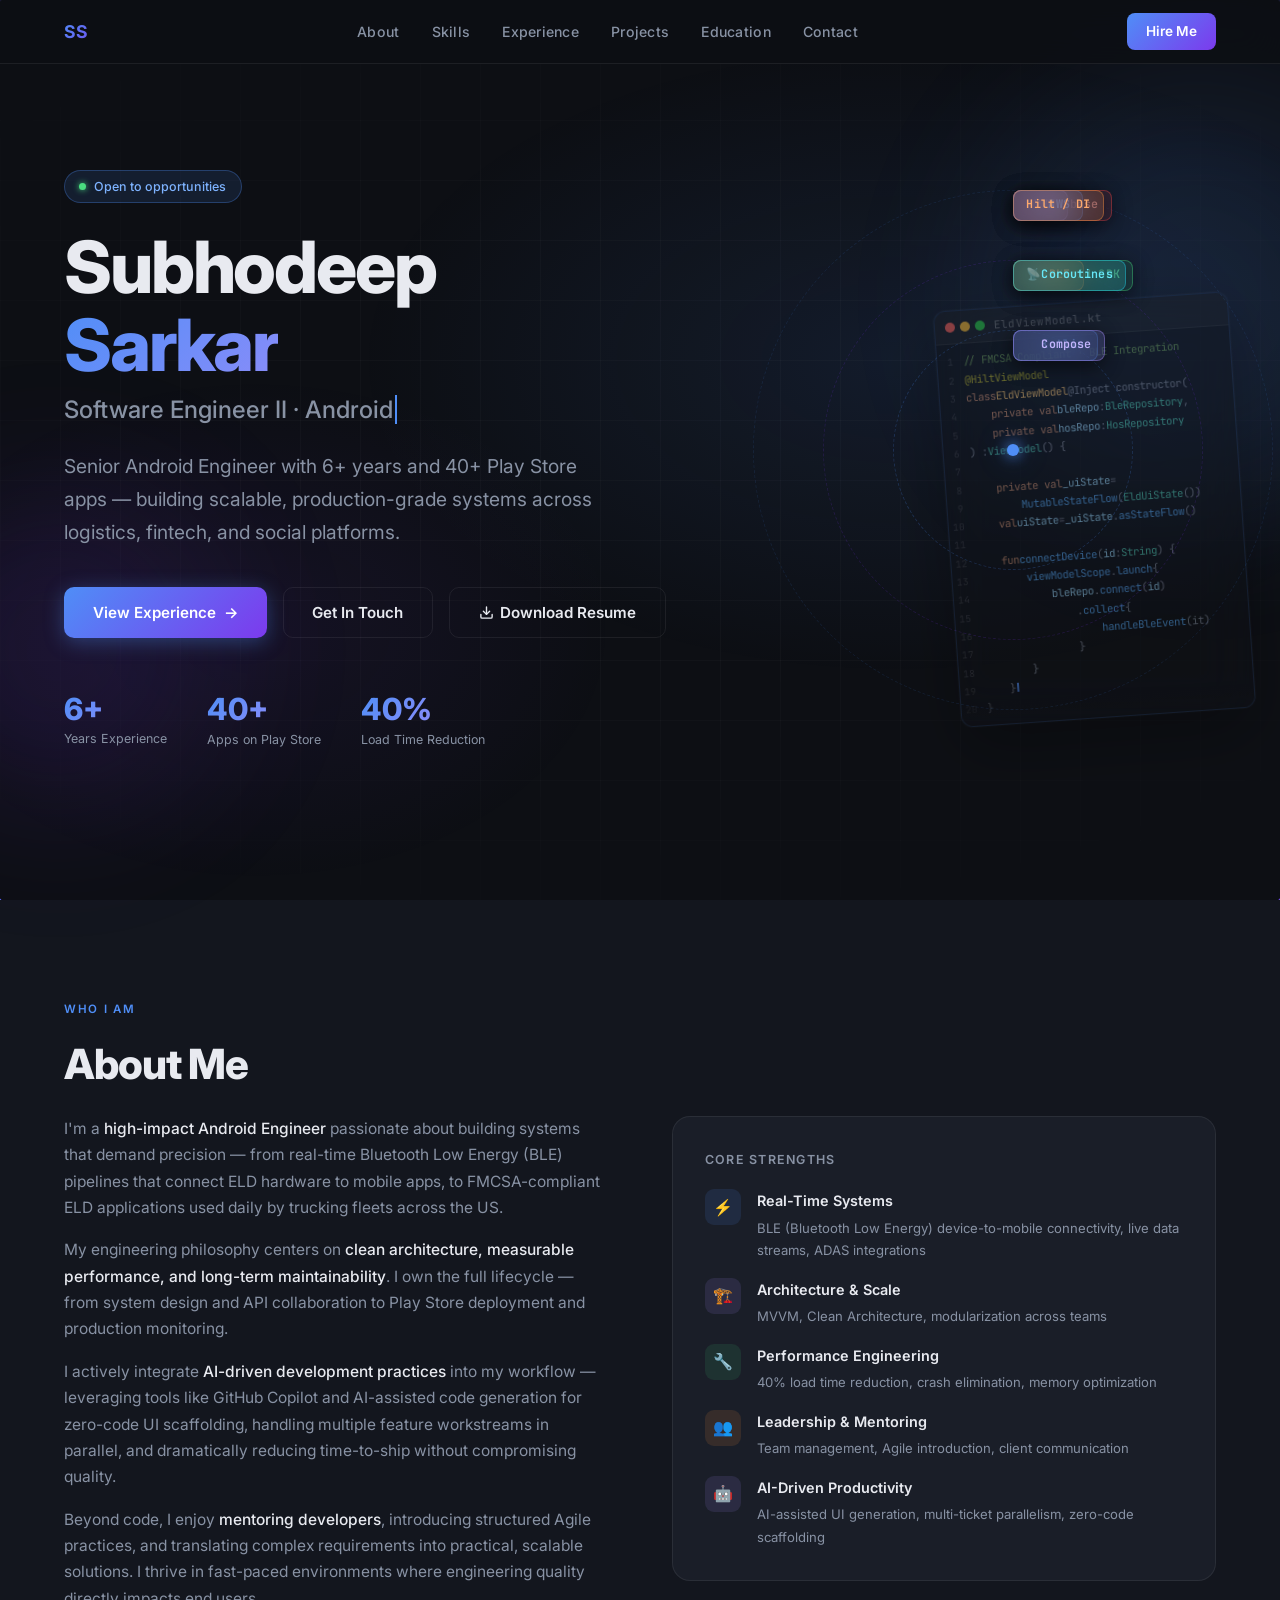
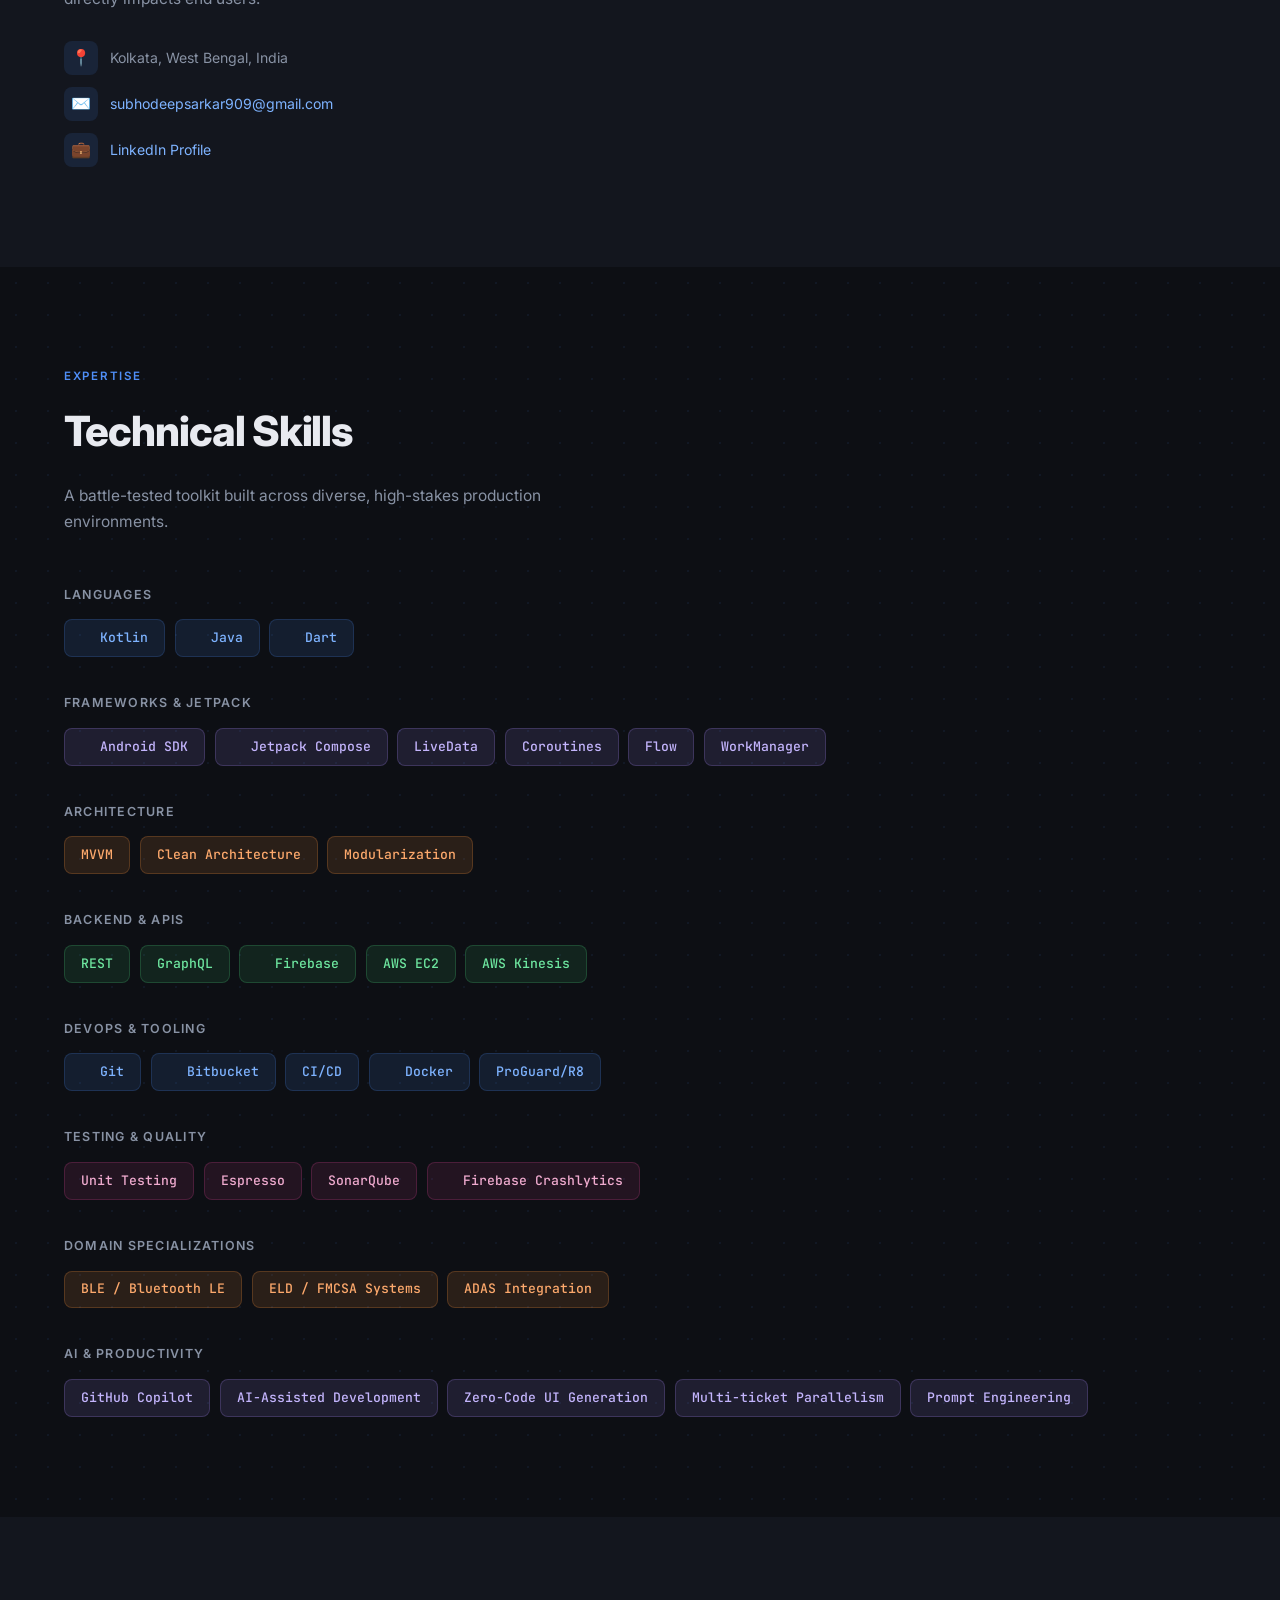
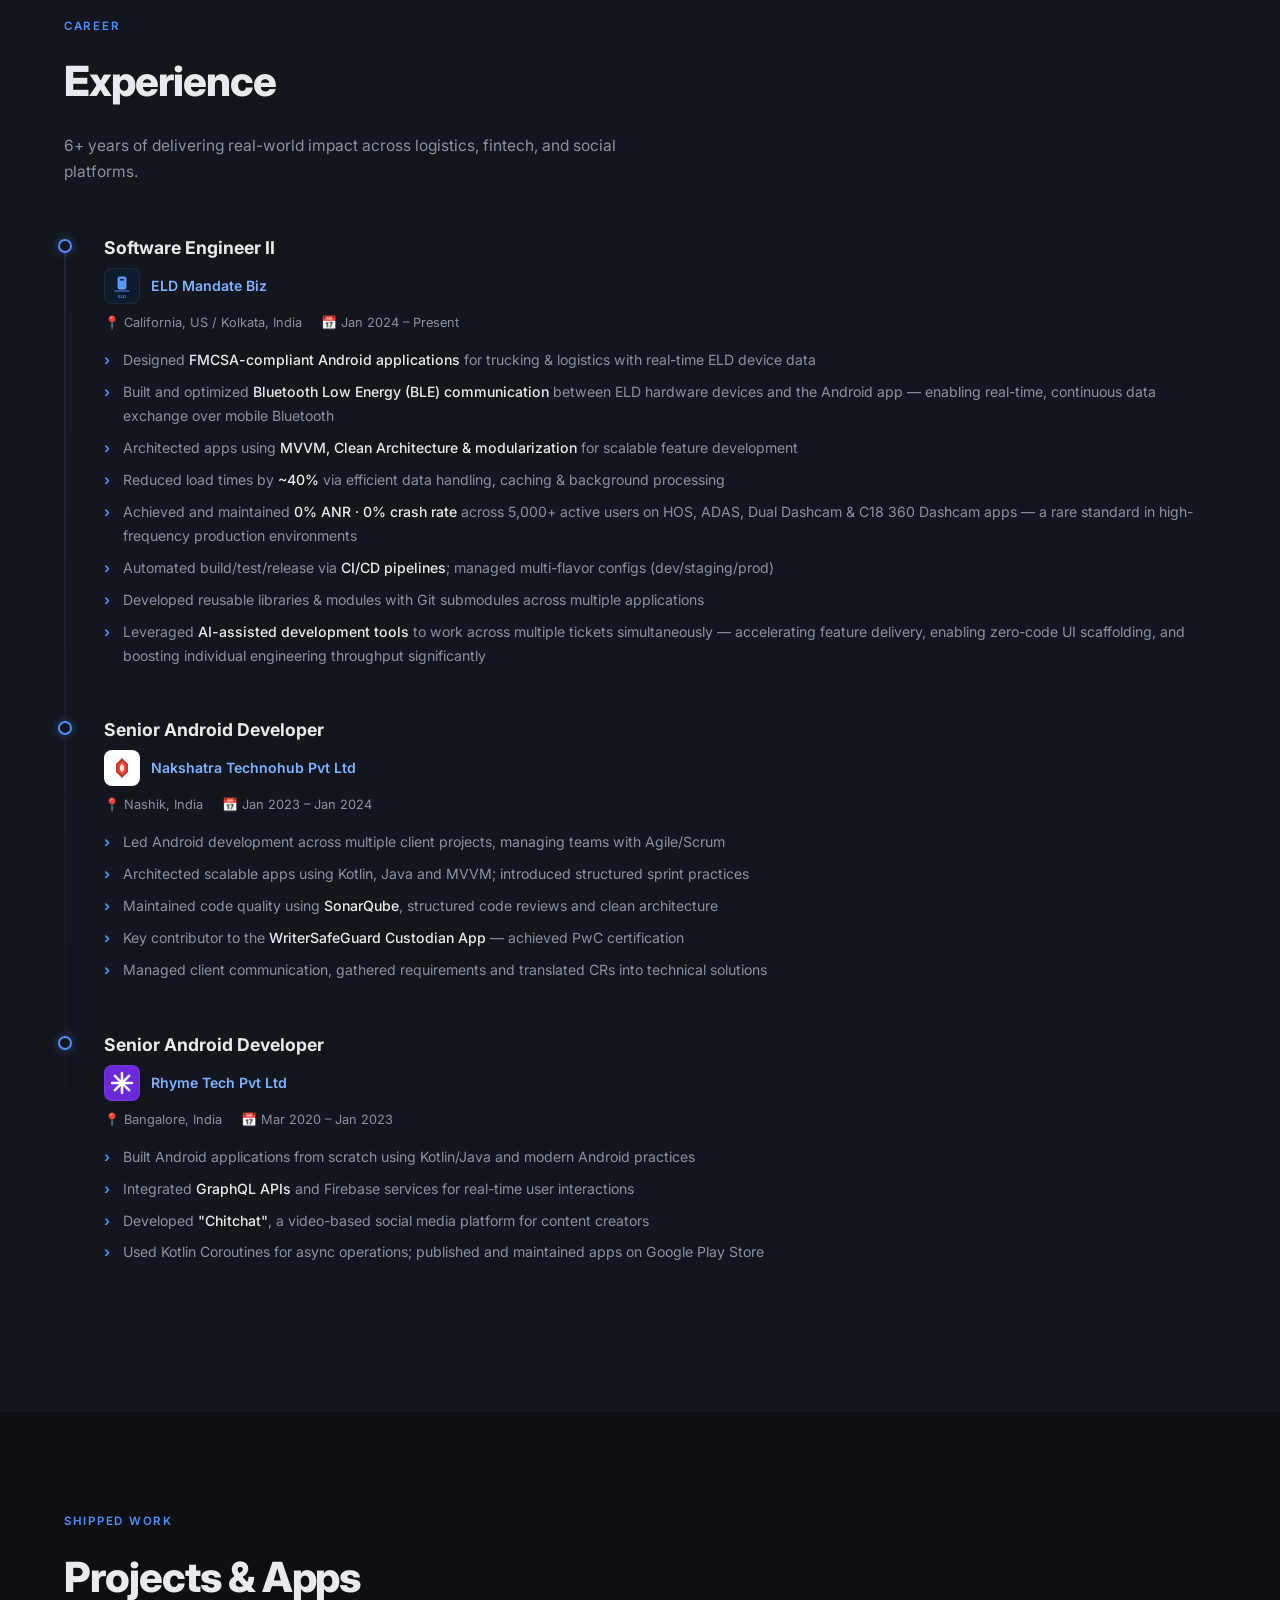
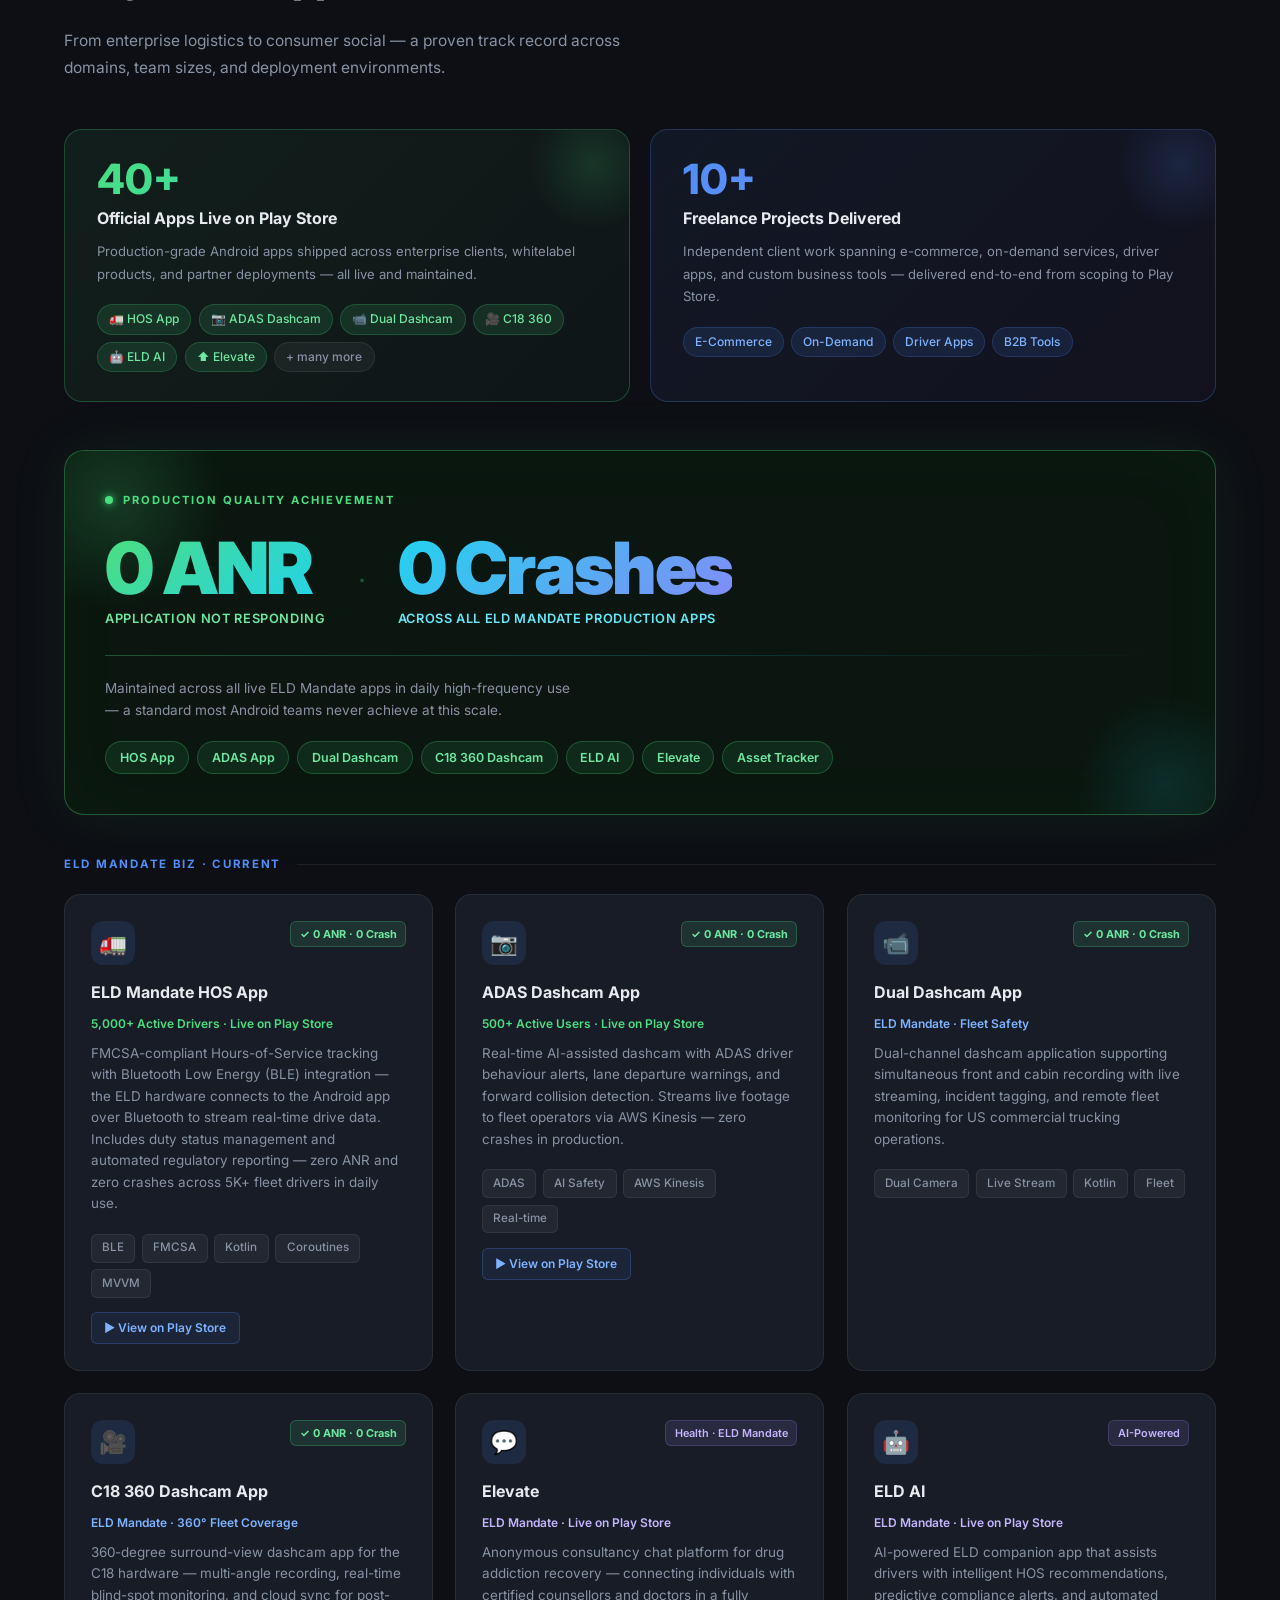
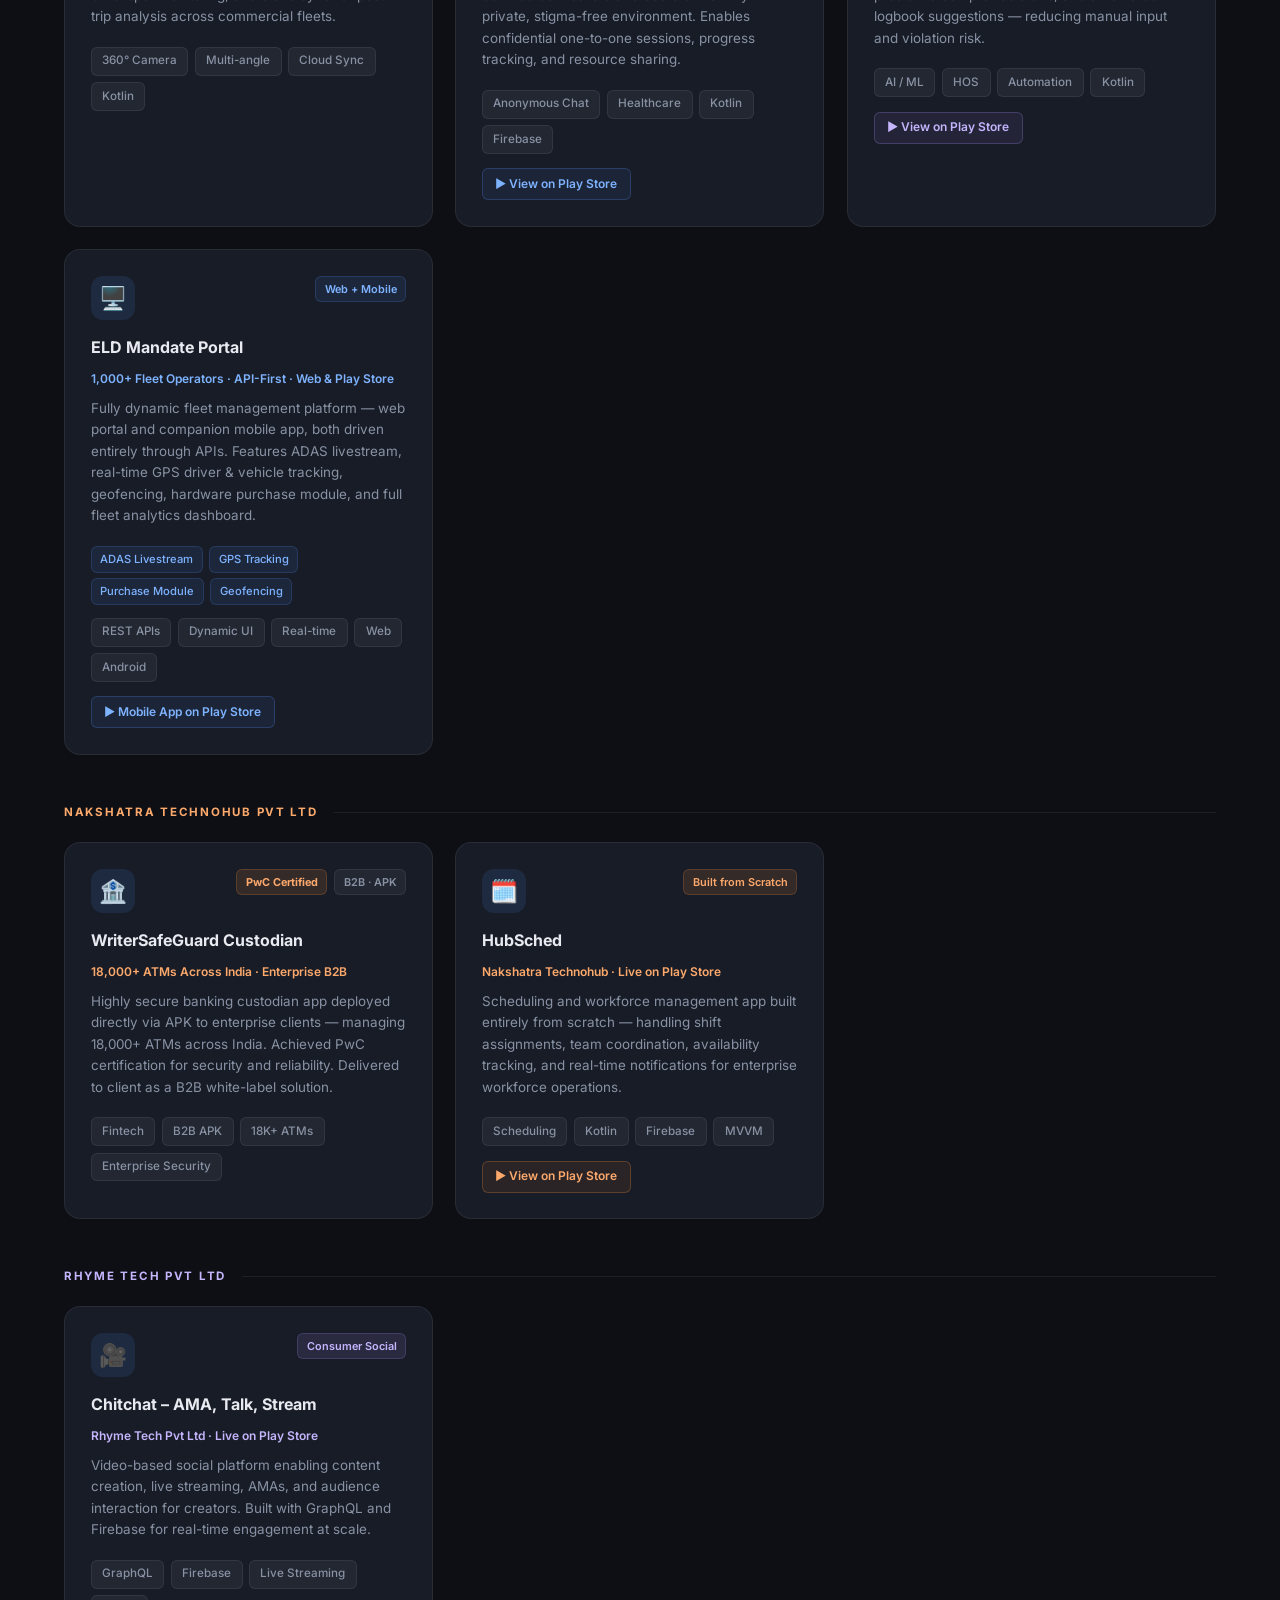
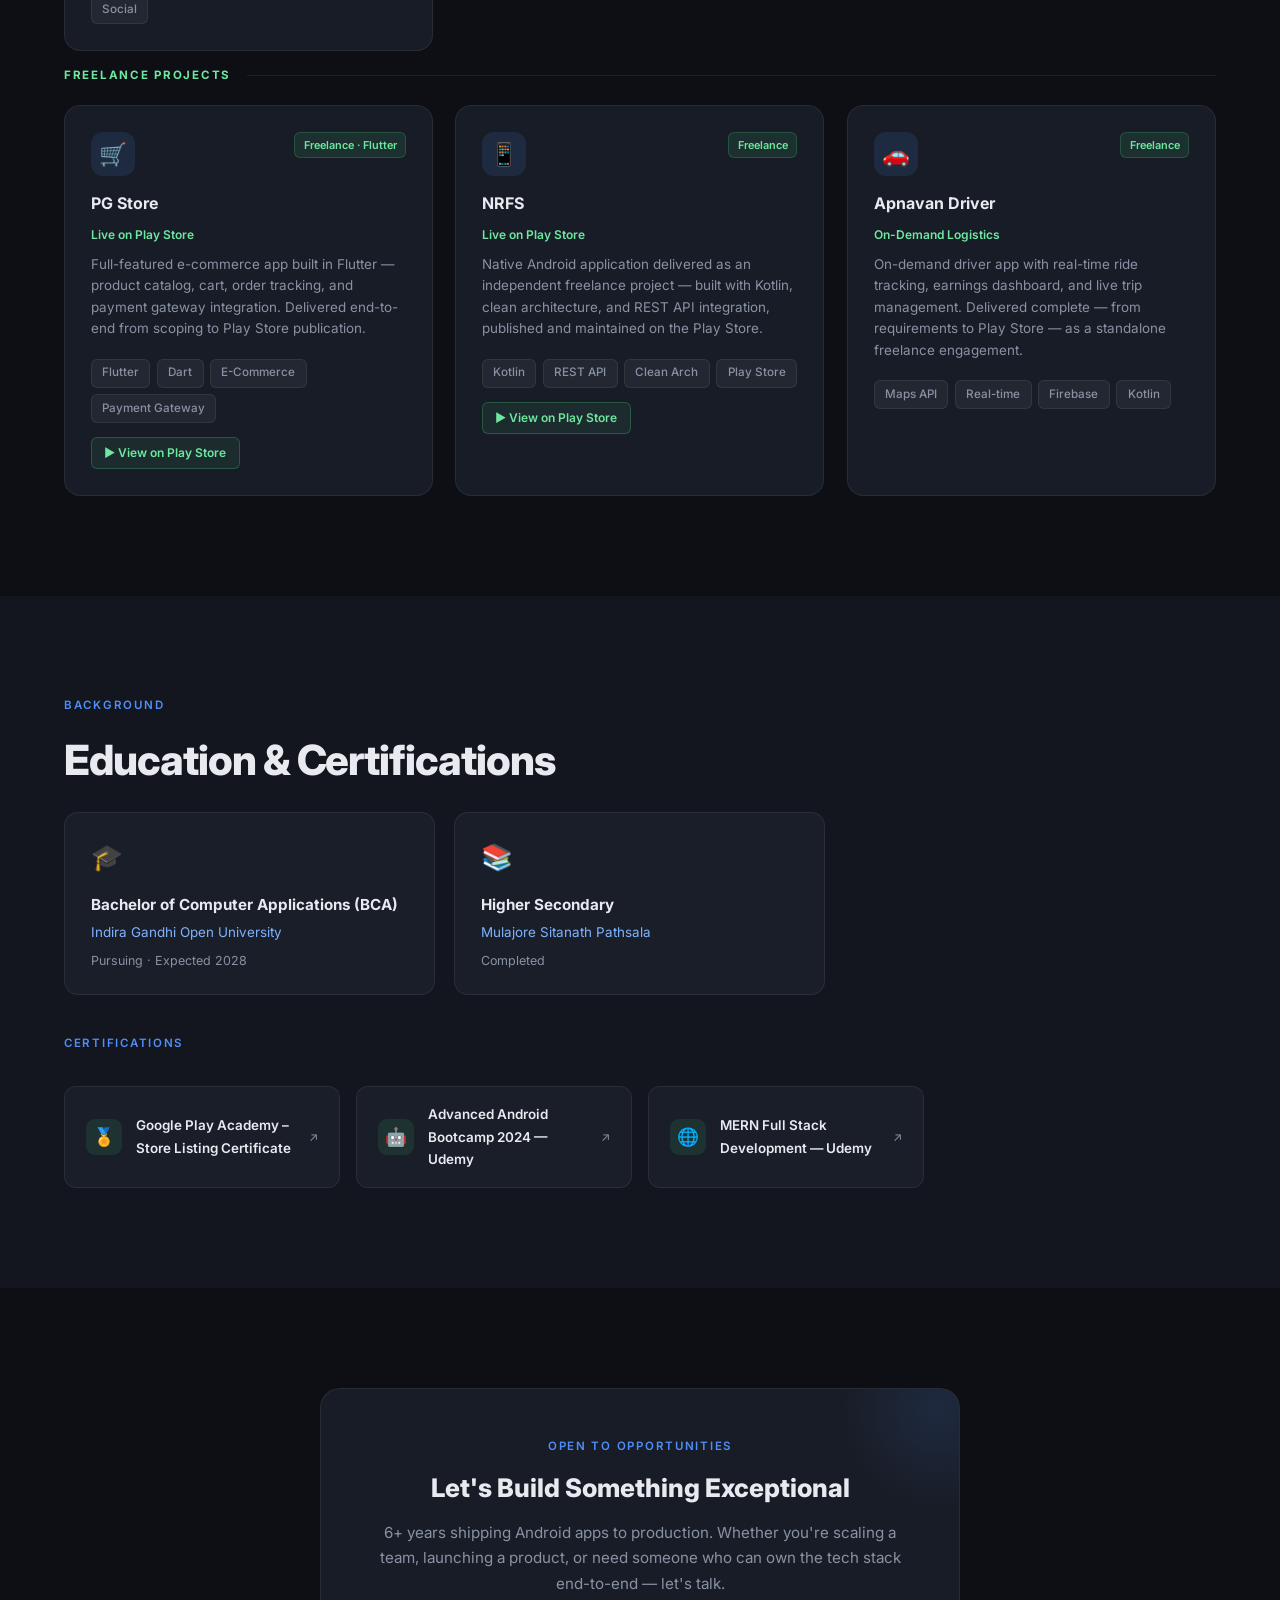
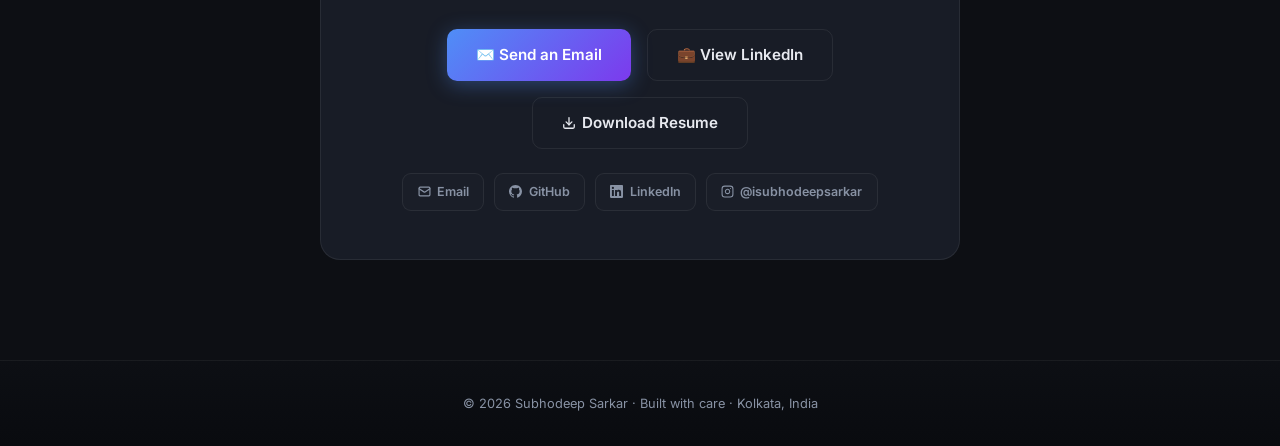
==== commit 352c4e70: "Enhance portfolio with modern animations and interactive effects - Add particle constellation canvas" ====
--- a/index.html
+++ b/index.html
@@ -261,13 +261,25 @@
 
     /* ---- EXPERIENCE ---- */
     #experience { background: var(--bg2); }
-    .timeline { position: relative; padding-left: 2.5rem; }
+    .timeline { position: relative; padding-left: 2.5rem; --line-progress: 0; }
+    /* Faded background track */
     .timeline::before {
       content: '';
       position: absolute; left: 0; top: 8px; bottom: 0;
       width: 2px;
-      background: linear-gradient(180deg, var(--accent), var(--accent2), transparent);
+      background: linear-gradient(180deg, rgba(79,142,247,0.15), rgba(124,58,237,0.1), transparent);
       border-radius: 1px;
+    }
+    /* Animated fill line — draws downward as user scrolls */
+    .timeline::after {
+      content: '';
+      position: absolute; left: 0; top: 8px;
+      width: 2px; height: calc(100% - 8px);
+      background: linear-gradient(180deg, var(--accent), var(--accent2), #ec4899);
+      border-radius: 1px;
+      transform-origin: top center;
+      transform: scaleY(var(--line-progress, 0));
+      box-shadow: 0 0 10px rgba(79,142,247,0.55), 0 0 20px rgba(79,142,247,0.2);
     }
     .timeline-item {
       position: relative;
@@ -498,9 +510,430 @@
       h1 { font-size: 2.5rem; }
       .hero-stats { gap: 1.5rem; }
     }
+
+    /* ======== PREMIUM VISUAL ENHANCEMENTS ======== */
+
+    /* Scroll progress bar */
+    #scroll-progress {
+      position: fixed; top: 0; left: 0; height: 2px; z-index: 9999;
+      background: linear-gradient(90deg, var(--accent), var(--accent2), #ec4899, var(--accent));
+      background-size: 200% 100%;
+      width: 0%; pointer-events: none;
+      box-shadow: 0 0 10px rgba(79,142,247,0.5);
+      animation: progress-shimmer 3s linear infinite;
+    }
+    @keyframes progress-shimmer {
+      0% { background-position: 200% 0; }
+      100% { background-position: -200% 0; }
+    }
+
+    /* Cursor glow follower */
+    .cursor-glow {
+      position: fixed; pointer-events: none; z-index: 1;
+      width: 520px; height: 520px; border-radius: 50%;
+      background: radial-gradient(circle, rgba(79,142,247,0.055) 0%, transparent 65%);
+      transform: translate(-50%, -50%);
+      left: -1000px; top: -1000px;
+      will-change: left, top;
+      transition: left 0.12s ease, top 0.12s ease;
+    }
+
+    /* Hero canvas */
+    #hero-canvas {
+      position: absolute; inset: 0;
+      width: 100%; height: 100%; z-index: 0;
+      pointer-events: none;
+    }
+
+    /* Animated hero grid pan */
+    @keyframes grid-pan {
+      0%   { background-position: 0 0, 0 0; }
+      100% { background-position: 0 60px, 60px 0; }
+    }
+    .hero-grid { animation: grid-pan 22s linear infinite; }
+
+    /* Animated gradient text */
+    .gradient-text {
+      background-size: 250% 250%;
+      animation: gradient-shift 6s ease infinite;
+    }
+    @keyframes gradient-shift {
+      0%, 100% { background-position: 0% 50%; }
+      50%       { background-position: 100% 50%; }
+    }
+
+    /* Nav logo animated gradient */
+    .nav-logo {
+      background-size: 200% 100%;
+      animation: gradient-shift 4s ease infinite;
+    }
+
+    /* Hero badge shine sweep */
+    .hero-badge { overflow: hidden; }
+    .hero-badge::after {
+      content: '';
+      position: absolute; top: 0; left: -100%;
+      width: 45%; height: 100%;
+      background: linear-gradient(90deg, transparent, rgba(255,255,255,0.22), transparent);
+      transform: skewX(-20deg);
+      animation: badge-shine 5s ease-in-out infinite;
+    }
+    @keyframes badge-shine {
+      0%, 65% { left: -100%; }
+      80%, 100% { left: 160%; }
+    }
+
+    /* Floating stats */
+    @keyframes stat-float {
+      0%, 100% { transform: translateY(0px); }
+      50%       { transform: translateY(-6px); }
+    }
+    .stat-item { animation: stat-float 3.5s ease-in-out infinite; }
+    .stat-item:nth-child(2) { animation-delay: -1.2s; }
+    .stat-item:nth-child(3) { animation-delay: -2.5s; }
+
+    /* Card 3D setup + inner spotlight */
+    .project-card, .edu-card {
+      will-change: transform;
+      --light-x: 50%; --light-y: 50%; --light-opacity: 0;
+    }
+    .project-card::after, .edu-card::after {
+      content: '';
+      position: absolute; inset: 0; border-radius: inherit;
+      background: radial-gradient(circle at var(--light-x) var(--light-y), rgba(255,255,255,0.065) 0%, transparent 60%);
+      opacity: var(--light-opacity);
+      transition: opacity 0.3s;
+      pointer-events: none;
+    }
+
+    /* Pre-connection: subtle idle pulse */
+    .timeline-item.visible .timeline-dot {
+      animation: dot-idle 3s ease-in-out infinite;
+    }
+    @keyframes dot-idle {
+      0%, 100% { box-shadow: 0 0 6px rgba(79,142,247,0.35); }
+      50%       { box-shadow: 0 0 14px rgba(79,142,247,0.6); }
+    }
+
+    /* Connected: filled dot + spark burst + steady strong pulse */
+    .timeline-dot.connected {
+      background: var(--accent) !important;
+      border-color: rgba(255,255,255,0.85) !important;
+      animation: dot-spark 0.55s cubic-bezier(0.22,1,0.36,1), dot-connected-pulse 2.5s ease-in-out 0.55s infinite !important;
+    }
+    @keyframes dot-spark {
+      0%   { transform: scale(1);   box-shadow: 0 0 0 0 rgba(79,142,247,0); }
+      45%  { transform: scale(2.4); box-shadow: 0 0 30px 10px rgba(79,142,247,0.75), 0 0 60px rgba(124,58,237,0.4); }
+      100% { transform: scale(1);   box-shadow: 0 0 18px rgba(79,142,247,0.7); }
+    }
+    @keyframes dot-connected-pulse {
+      0%, 100% { box-shadow: 0 0 12px rgba(79,142,247,0.65), 0 0 28px rgba(79,142,247,0.2); }
+      50%       { box-shadow: 0 0 26px rgba(79,142,247,1),   0 0 52px rgba(124,58,237,0.4); }
+    }
+
+    /* Button primary spotlight */
+    .btn-primary { --btn-x: 50%; --btn-y: 50%; }
+    .btn-primary::after {
+      content: '';
+      position: absolute; inset: 0; border-radius: inherit;
+      background: radial-gradient(circle at var(--btn-x) var(--btn-y), rgba(255,255,255,0.22), transparent 65%);
+      opacity: 0; transition: opacity 0.25s; pointer-events: none;
+    }
+    .btn-primary:hover::after { opacity: 1; }
+
+    /* Skills section subtle dot grid */
+    #skills { position: relative; overflow: hidden; }
+    #skills::before {
+      content: '';
+      position: absolute; inset: 0;
+      background-image: radial-gradient(rgba(79,142,247,0.07) 1px, transparent 1px);
+      background-size: 32px 32px;
+      pointer-events: none; z-index: 0;
+    }
+    .skills-grid, #skills > .reveal { position: relative; z-index: 1; }
+
+    /* Tag hover glow */
+    .tag:hover          { box-shadow: 0 4px 18px rgba(79,142,247,0.22); }
+    .tag.green:hover    { box-shadow: 0 4px 18px rgba(74,222,128,0.2); }
+    .tag.purple:hover   { box-shadow: 0 4px 18px rgba(167,139,250,0.2); }
+    .tag.orange:hover   { box-shadow: 0 4px 18px rgba(251,146,60,0.2); }
+    .tag.pink:hover     { box-shadow: 0 4px 18px rgba(236,72,153,0.2); }
+
+    /* Nav active class */
+    .nav-links a.nav-active            { color: var(--text) !important; }
+    .nav-links a.nav-active::after     { width: 100% !important; }
+
+    /* Contact card hover glow */
+    .contact-card { transition: box-shadow 0.4s; }
+    .contact-card:hover {
+      box-shadow: 0 0 80px rgba(79,142,247,0.09), 0 30px 60px rgba(0,0,0,0.3);
+    }
+
+    /* Enhanced orb motion */
+    @keyframes orb-move {
+      from { transform: translate(0,0) scale(1); }
+      to   { transform: translate(45px, 28px) scale(1.12); }
+    }
+
+    /* Footer gradient */
+    footer { background: linear-gradient(180deg, var(--bg), #090b0f); }
+
+    /* Custom scrollbar gradient */
+    ::-webkit-scrollbar-thumb {
+      background: linear-gradient(180deg, var(--accent), var(--accent2));
+    }
+    ::-webkit-scrollbar-thumb:hover {
+      background: linear-gradient(180deg, #6ea8ff, #9d6ef8);
+    }
+
+    /* Disable heavy effects on mobile */
+    @media (max-width: 768px) {
+      .cursor-glow  { display: none; }
+      #hero-canvas  { display: none; }
+      .stat-item    { animation: none; }
+    }
+
+    /* ======== ORBIT SYSTEM ======== */
+    .orbit-scene {
+      position: absolute;
+      right: -1%;
+      top: 50%;
+      transform: translateY(-50%);
+      width: 560px; height: 560px;
+      pointer-events: none;
+      z-index: 1;
+    }
+
+    /* Visual dashed orbit rings */
+    .orb-ring {
+      position: absolute; top: 50%; left: 50%;
+      border-radius: 50%;
+      transform: translate(-50%, -50%);
+    }
+    .orb-ring.r1 {
+      width: 240px; height: 240px;
+      border: 1px dashed rgba(79,142,247,0.22);
+      animation: ring-breathe 5s ease-in-out infinite;
+    }
+    .orb-ring.r2 {
+      width: 380px; height: 380px;
+      border: 1px dashed rgba(124,58,237,0.17);
+      animation: ring-breathe 7s ease-in-out infinite;
+      animation-delay: -2s;
+    }
+    .orb-ring.r3 {
+      width: 520px; height: 520px;
+      border: 1px dashed rgba(79,142,247,0.11);
+      animation: ring-breathe 9s ease-in-out infinite;
+      animation-delay: -4s;
+    }
+    @keyframes ring-breathe {
+      0%,100% { opacity: 0.55; transform: translate(-50%,-50%) scale(1); }
+      50%      { opacity: 1;   transform: translate(-50%,-50%) scale(1.015); }
+    }
+
+    /* Central glowing dot */
+    .orb-center {
+      position: absolute; top: 50%; left: 50%;
+      width: 12px; height: 12px; border-radius: 50%;
+      background: var(--accent);
+      transform: translate(-50%,-50%);
+      box-shadow: 0 0 14px var(--accent), 0 0 32px rgba(79,142,247,0.45);
+      animation: center-pulse 2.5s ease-in-out infinite;
+    }
+    @keyframes center-pulse {
+      0%,100% { transform: translate(-50%,-50%) scale(1);   box-shadow: 0 0 14px var(--accent); }
+      50%      { transform: translate(-50%,-50%) scale(1.6); box-shadow: 0 0 26px var(--accent), 0 0 55px rgba(79,142,247,0.4); }
+    }
+
+    /* Planet arms — zero-size rotating pivot at orbit centre */
+    .pl-arm {
+      position: absolute; top: 50%; left: 50%;
+      width: 0; height: 0;
+      will-change: transform;
+    }
+    .o1 { animation: orbit-cw  10s linear infinite; }
+    .o2 { animation: orbit-cw  16s linear infinite; }
+    .o3 { animation: orbit-ccw 24s linear infinite; }
+    @keyframes orbit-cw  { to { transform: rotate( 360deg); } }
+    @keyframes orbit-ccw { to { transform: rotate(-360deg); } }
+
+    /* Tiles sit at orbit radius, counter-rotating to stay upright */
+    .pl-tile {
+      position: absolute; left: 50%;
+      white-space: nowrap;
+      font-family: 'JetBrains Mono', monospace;
+      font-size: 0.73rem; font-weight: 600;
+      padding: 0.28rem 0.78rem; border-radius: 8px;
+      backdrop-filter: blur(14px);
+      letter-spacing: 0.01em;
+      box-shadow: 0 4px 20px rgba(0,0,0,0.35);
+    }
+    .o1 .pl-tile { top: -120px; animation: counter-cw  10s linear infinite; }
+    .o2 .pl-tile { top: -190px; animation: counter-cw  16s linear infinite; }
+    .o3 .pl-tile { top: -260px; animation: counter-ccw 24s linear infinite; }
+    @keyframes counter-cw  {
+      from { transform: translateX(-50%) rotate(  0deg); }
+      to   { transform: translateX(-50%) rotate(-360deg); }
+    }
+    @keyframes counter-ccw {
+      from { transform: translateX(-50%) rotate(  0deg); }
+      to   { transform: translateX(-50%) rotate( 360deg); }
+    }
+
+    /* Planet tile colour variants */
+    .pt-blue   { background: rgba(79,142,247,0.16);  color: #7eb3ff; border: 1px solid rgba(79,142,247,0.4); }
+    .pt-purple { background: rgba(167,139,250,0.15); color: #c4b5fd; border: 1px solid rgba(167,139,250,0.4); }
+    .pt-green  { background: rgba(74,222,128,0.13);  color: #6ee7a0; border: 1px solid rgba(74,222,128,0.4); }
+    .pt-orange { background: rgba(251,146,60,0.13);  color: #fda96c; border: 1px solid rgba(251,146,60,0.4); }
+    .pt-teal   { background: rgba(34,211,238,0.12);  color: #67e8f9; border: 1px solid rgba(34,211,238,0.4); }
+    .pt-red    { background: rgba(239,68,68,0.12);   color: #fca5a5; border: 1px solid rgba(239,68,68,0.4); }
+
+    /* ======== ZEN CODE WINDOW ======== */
+    .zen-code-window {
+      position: absolute;
+      right: 3%;
+      top: 52%;
+      transform: translateY(-40%) rotate(-4deg);
+      width: 295px;
+      background: rgba(12,14,20,0.8);
+      border: 1px solid rgba(79,142,247,0.22);
+      border-radius: 12px;
+      overflow: hidden;
+      backdrop-filter: blur(24px);
+      z-index: 0;
+      opacity: 0.5;
+      box-shadow: 0 24px 64px rgba(0,0,0,0.6), 0 0 0 1px rgba(255,255,255,0.04);
+      pointer-events: none;
+    }
+
+    /* macOS-style title bar */
+    .zen-win-bar {
+      display: flex; align-items: center; gap: 5px;
+      padding: 7px 10px;
+      background: rgba(255,255,255,0.04);
+      border-bottom: 1px solid rgba(255,255,255,0.07);
+    }
+    .zw-dot { width: 10px; height: 10px; border-radius: 50%; flex-shrink: 0; }
+    .dot-r { background: #ff5f56; }
+    .dot-y { background: #ffbd2e; }
+    .dot-g { background: #28ca41; }
+    .zw-filename {
+      font-family: 'JetBrains Mono', monospace;
+      font-size: 0.68rem; color: rgba(255,255,255,0.4);
+      margin-left: 4px; letter-spacing: 0.02em;
+    }
+
+    /* Code body */
+    .zen-win-body {
+      padding: 8px 0 8px;
+      font-family: 'JetBrains Mono', monospace;
+      font-size: 0.67rem; line-height: 1.7;
+      position: relative; overflow: hidden;
+    }
+    /* Fade at bottom suggesting more code below */
+    .zen-win-body::after {
+      content: '';
+      position: absolute; bottom: 0; left: 0; right: 0; height: 40px;
+      background: linear-gradient(transparent, rgba(12,14,20,0.8));
+      pointer-events: none; z-index: 1;
+    }
+    .zen-line {
+      display: flex; align-items: baseline;
+      padding: 0 8px 0 0;
+      white-space: nowrap;
+    }
+    .zl-num {
+      min-width: 26px; text-align: right;
+      color: rgba(255,255,255,0.18);
+      padding-right: 10px; font-size: 0.6rem;
+      flex-shrink: 0; user-select: none;
+    }
+
+    /* Syntax colours — JetBrains Darcula-inspired */
+    .zc-cm  { color: #6a9955; }
+    .zc-ann { color: #bbb529; }
+    .zc-kw  { color: #cf8e6d; }
+    .zc-cls { color: #ffc66d; }
+    .zc-fn  { color: #56a8f5; }
+    .zc-tp  { color: #4ec9b0; }
+    .zc-vr  { color: #9cdcfe; }
+    .zc-pm  { color: #9cdcfe; }
+    .zc-pl  { color: rgba(200,210,230,0.62); }
+
+    /* Blinking cursor at end of code */
+    .zc-cursor {
+      display: inline-block;
+      width: 1.5px; height: 0.85em;
+      background: var(--accent);
+      vertical-align: text-bottom;
+      margin-left: 1px;
+      animation: cur-blink 1.2s step-end infinite;
+    }
+    @keyframes cur-blink { 0%,100%{opacity:1} 50%{opacity:0} }
+
+    /* ---- DEVICON IMAGES ---- */
+    .di {
+      width: 14px; height: 14px;
+      object-fit: contain;
+      flex-shrink: 0;
+      display: inline-block;
+      vertical-align: middle;
+    }
+    /* Make tags flex so icon + text align on one line */
+    .tag {
+      display: inline-flex;
+      align-items: center;
+      gap: 5px;
+    }
+    /* Slightly larger icons inside orbit planet tiles */
+    .pl-tile .di {
+      width: 15px; height: 15px;
+    }
+    /* AWS wordmark SVG is wide — constrain it */
+    .pl-tile .di[src*="amazonwebservices"] {
+      width: 22px; height: 15px;
+      object-fit: contain;
+    }
+
+    /* ---- BACK TO TOP ---- */
+    #back-to-top {
+      position: fixed; bottom: 2rem; right: 2rem; z-index: 500;
+      width: 44px; height: 44px; border-radius: 12px;
+      background: linear-gradient(135deg, var(--accent), var(--accent2));
+      border: none; cursor: pointer; color: #fff;
+      display: flex; align-items: center; justify-content: center;
+      box-shadow: 0 4px 20px rgba(79,142,247,0.4);
+      opacity: 0; transform: translateY(12px);
+      transition: opacity 0.3s, transform 0.3s, box-shadow 0.2s;
+      pointer-events: none;
+    }
+    #back-to-top.visible {
+      opacity: 1; transform: translateY(0);
+      pointer-events: auto;
+    }
+    #back-to-top:hover {
+      box-shadow: 0 6px 28px rgba(79,142,247,0.6);
+      transform: translateY(-2px);
+    }
+
+    /* Scale down on medium screens */
+    @media (max-width: 1100px) {
+      .orbit-scene     { right: -8%; transform: translateY(-50%) scale(0.75); }
+      .zen-code-window { opacity: 0.28; right: 0; transform: translateY(-40%) rotate(-4deg) scale(0.82); }
+    }
+    /* Hide below ~960px to avoid content overlap */
+    @media (max-width: 960px) {
+      .orbit-scene, .zen-code-window { display: none; }
+    }
   </style>
 </head>
 <body>
+
+<!-- Scroll progress bar -->
+<div id="scroll-progress"></div>
+<!-- Cursor glow -->
+<div class="cursor-glow"></div>
 
 <!-- Ambient orbs -->
 <div class="orb orb1"></div>
@@ -525,8 +958,60 @@
 
 <!-- HERO -->
 <section id="hero">
+  <canvas id="hero-canvas"></canvas>
   <div class="hero-bg"></div>
   <div class="hero-grid"></div>
+
+  <!-- Zen code window — Android Studio Darcula style -->
+  <div class="zen-code-window" aria-hidden="true">
+    <div class="zen-win-bar">
+      <span class="zw-dot dot-r"></span><span class="zw-dot dot-y"></span><span class="zw-dot dot-g"></span>
+      <span class="zw-filename">EldViewModel.kt</span>
+    </div>
+    <div class="zen-win-body">
+      <div class="zen-line"><span class="zl-num">1</span><span class="zc-cm">// FMCSA Compliant · BLE Integration</span></div>
+      <div class="zen-line"><span class="zl-num">2</span><span class="zc-ann">@HiltViewModel</span></div>
+      <div class="zen-line"><span class="zl-num">3</span><span class="zc-kw">class </span><span class="zc-cls">EldViewModel</span><span class="zc-pl"> @Inject constructor(</span></div>
+      <div class="zen-line"><span class="zl-num">4</span><span class="zc-pl">&nbsp;&nbsp;&nbsp;&nbsp;</span><span class="zc-kw">private val </span><span class="zc-vr">bleRepo</span><span class="zc-pl">: </span><span class="zc-tp">BleRepository</span><span class="zc-pl">,</span></div>
+      <div class="zen-line"><span class="zl-num">5</span><span class="zc-pl">&nbsp;&nbsp;&nbsp;&nbsp;</span><span class="zc-kw">private val </span><span class="zc-vr">hosRepo</span><span class="zc-pl">: </span><span class="zc-tp">HosRepository</span></div>
+      <div class="zen-line"><span class="zl-num">6</span><span class="zc-pl">) : </span><span class="zc-tp">ViewModel</span><span class="zc-pl">() {</span></div>
+      <div class="zen-line"><span class="zl-num">7</span>&nbsp;</div>
+      <div class="zen-line"><span class="zl-num">8</span><span class="zc-pl">&nbsp;&nbsp;&nbsp;&nbsp;</span><span class="zc-kw">private val </span><span class="zc-vr">_uiState</span><span class="zc-pl"> =</span></div>
+      <div class="zen-line"><span class="zl-num">9</span><span class="zc-pl">&nbsp;&nbsp;&nbsp;&nbsp;&nbsp;&nbsp;&nbsp;&nbsp;</span><span class="zc-fn">MutableStateFlow</span><span class="zc-pl">(</span><span class="zc-tp">EldUiState</span><span class="zc-pl">())</span></div>
+      <div class="zen-line"><span class="zl-num">10</span><span class="zc-pl">&nbsp;&nbsp;&nbsp;&nbsp;</span><span class="zc-kw">val </span><span class="zc-vr">uiState</span><span class="zc-pl"> = </span><span class="zc-vr">_uiState</span><span class="zc-pl">.</span><span class="zc-fn">asStateFlow</span><span class="zc-pl">()</span></div>
+      <div class="zen-line"><span class="zl-num">11</span>&nbsp;</div>
+      <div class="zen-line"><span class="zl-num">12</span><span class="zc-pl">&nbsp;&nbsp;&nbsp;&nbsp;</span><span class="zc-kw">fun </span><span class="zc-fn">connectDevice</span><span class="zc-pl">(</span><span class="zc-pm">id</span><span class="zc-pl">: </span><span class="zc-tp">String</span><span class="zc-pl">) {</span></div>
+      <div class="zen-line"><span class="zl-num">13</span><span class="zc-pl">&nbsp;&nbsp;&nbsp;&nbsp;&nbsp;&nbsp;&nbsp;&nbsp;</span><span class="zc-fn">viewModelScope</span><span class="zc-pl">.</span><span class="zc-fn">launch</span><span class="zc-pl"> {</span></div>
+      <div class="zen-line"><span class="zl-num">14</span><span class="zc-pl">&nbsp;&nbsp;&nbsp;&nbsp;&nbsp;&nbsp;&nbsp;&nbsp;&nbsp;&nbsp;&nbsp;&nbsp;</span><span class="zc-vr">bleRepo</span><span class="zc-pl">.</span><span class="zc-fn">connect</span><span class="zc-pl">(</span><span class="zc-pm">id</span><span class="zc-pl">)</span></div>
+      <div class="zen-line"><span class="zl-num">15</span><span class="zc-pl">&nbsp;&nbsp;&nbsp;&nbsp;&nbsp;&nbsp;&nbsp;&nbsp;&nbsp;&nbsp;&nbsp;&nbsp;&nbsp;&nbsp;&nbsp;&nbsp;.</span><span class="zc-fn">collect</span><span class="zc-pl"> {</span></div>
+      <div class="zen-line"><span class="zl-num">16</span><span class="zc-pl">&nbsp;&nbsp;&nbsp;&nbsp;&nbsp;&nbsp;&nbsp;&nbsp;&nbsp;&nbsp;&nbsp;&nbsp;&nbsp;&nbsp;&nbsp;&nbsp;&nbsp;&nbsp;&nbsp;&nbsp;</span><span class="zc-fn">handleBleEvent</span><span class="zc-pl">(it)</span></div>
+      <div class="zen-line"><span class="zl-num">17</span><span class="zc-pl">&nbsp;&nbsp;&nbsp;&nbsp;&nbsp;&nbsp;&nbsp;&nbsp;&nbsp;&nbsp;&nbsp;&nbsp;&nbsp;&nbsp;&nbsp;&nbsp;}</span></div>
+      <div class="zen-line"><span class="zl-num">18</span><span class="zc-pl">&nbsp;&nbsp;&nbsp;&nbsp;&nbsp;&nbsp;&nbsp;&nbsp;}</span></div>
+      <div class="zen-line"><span class="zl-num">19</span><span class="zc-pl">&nbsp;&nbsp;&nbsp;&nbsp;}</span><span class="zc-cursor"></span></div>
+      <div class="zen-line"><span class="zl-num">20</span><span class="zc-pl">}</span></div>
+    </div>
+  </div>
+
+  <!-- Tech orbit system — 3 orbital rings with 9 planet tiles -->
+  <div class="orbit-scene" aria-hidden="true">
+    <div class="orb-ring r1"></div>
+    <div class="orb-ring r2"></div>
+    <div class="orb-ring r3"></div>
+    <div class="orb-center"></div>
+    <!-- Orbit 1: Kotlin, Compose (10s CW) -->
+    <div class="pl-arm o1" style="animation-delay:0s">  <div class="pl-tile pt-blue"><img class="di" src="https://cdn.jsdelivr.net/gh/devicons/devicon@latest/icons/kotlin/kotlin-original.svg" alt="">Kotlin</div></div>
+    <div class="pl-arm o1" style="animation-delay:-5s"> <div class="pl-tile pt-purple"><img class="di" src="https://cdn.jsdelivr.net/gh/devicons/devicon@latest/icons/jetbrains/jetbrains-original.svg" alt="">Compose</div></div>
+    <!-- Orbit 2: Android SDK, BLE, Coroutines (16s CW) -->
+    <div class="pl-arm o2" style="animation-delay:0s">      <div class="pl-tile pt-green"><img class="di" src="https://cdn.jsdelivr.net/gh/devicons/devicon@latest/icons/android/android-plain.svg" alt="">Android SDK</div></div>
+    <div class="pl-arm o2" style="animation-delay:-5.33s">  <div class="pl-tile pt-orange">📡 BLE</div></div>
+    <div class="pl-arm o2" style="animation-delay:-10.67s"> <div class="pl-tile pt-teal"><img class="di" src="https://cdn.jsdelivr.net/gh/devicons/devicon@latest/icons/kotlin/kotlin-original.svg" alt="">Coroutines</div></div>
+    <!-- Orbit 3: Firebase, MVVM, AWS Kinesis, Hilt/DI (24s CCW) -->
+    <div class="pl-arm o3" style="animation-delay:0s">   <div class="pl-tile pt-red"><img class="di" src="https://cdn.jsdelivr.net/gh/devicons/devicon@latest/icons/firebase/firebase-plain.svg" alt="">Firebase</div></div>
+    <div class="pl-arm o3" style="animation-delay:-6s">  <div class="pl-tile pt-purple">MVVM</div></div>
+    <div class="pl-arm o3" style="animation-delay:-12s"> <div class="pl-tile pt-blue"><img class="di" src="https://cdn.jsdelivr.net/gh/devicons/devicon@latest/icons/amazonwebservices/amazonwebservices-plain-wordmark.svg" alt="">AWS</div></div>
+    <div class="pl-arm o3" style="animation-delay:-18s"> <div class="pl-tile pt-orange">Hilt / DI</div></div>
+  </div>
+
   <div class="hero-content">
     <div class="hero-badge">
       <span class="dot"></span>
@@ -635,16 +1120,16 @@
     <div>
       <div class="skill-cat-label">Languages</div>
       <div class="tags">
-        <span class="tag">Kotlin</span>
-        <span class="tag">Java</span>
-        <span class="tag">Dart</span>
+        <span class="tag"><img class="di" src="https://cdn.jsdelivr.net/gh/devicons/devicon@latest/icons/kotlin/kotlin-original.svg" alt="">Kotlin</span>
+        <span class="tag"><img class="di" src="https://cdn.jsdelivr.net/gh/devicons/devicon@latest/icons/java/java-original.svg" alt="">Java</span>
+        <span class="tag"><img class="di" src="https://cdn.jsdelivr.net/gh/devicons/devicon@latest/icons/dart/dart-original.svg" alt="">Dart</span>
       </div>
     </div>
     <div>
       <div class="skill-cat-label">Frameworks & Jetpack</div>
       <div class="tags">
-        <span class="tag purple">Android SDK</span>
-        <span class="tag purple">Jetpack Compose</span>
+        <span class="tag purple"><img class="di" src="https://cdn.jsdelivr.net/gh/devicons/devicon@latest/icons/android/android-plain.svg" alt="">Android SDK</span>
+        <span class="tag purple"><img class="di" src="https://cdn.jsdelivr.net/gh/devicons/devicon@latest/icons/jetbrains/jetbrains-original.svg" alt="">Jetpack Compose</span>
         <span class="tag purple">LiveData</span>
         <span class="tag purple">Coroutines</span>
         <span class="tag purple">Flow</span>
@@ -664,7 +1149,7 @@
       <div class="tags">
         <span class="tag green">REST</span>
         <span class="tag green">GraphQL</span>
-        <span class="tag green">Firebase</span>
+        <span class="tag green"><img class="di" src="https://cdn.jsdelivr.net/gh/devicons/devicon@latest/icons/firebase/firebase-plain.svg" alt="">Firebase</span>
         <span class="tag green">AWS EC2</span>
         <span class="tag green">AWS Kinesis</span>
       </div>
@@ -672,10 +1157,10 @@
     <div>
       <div class="skill-cat-label">DevOps & Tooling</div>
       <div class="tags">
-        <span class="tag">Git</span>
-        <span class="tag">Bitbucket</span>
+        <span class="tag"><img class="di" src="https://cdn.jsdelivr.net/gh/devicons/devicon@latest/icons/git/git-plain.svg" alt="">Git</span>
+        <span class="tag"><img class="di" src="https://cdn.jsdelivr.net/gh/devicons/devicon@latest/icons/bitbucket/bitbucket-original.svg" alt="">Bitbucket</span>
         <span class="tag">CI/CD</span>
-        <span class="tag">Docker</span>
+        <span class="tag"><img class="di" src="https://cdn.jsdelivr.net/gh/devicons/devicon@latest/icons/docker/docker-plain.svg" alt="">Docker</span>
         <span class="tag">ProGuard/R8</span>
       </div>
     </div>
@@ -685,7 +1170,7 @@
         <span class="tag pink">Unit Testing</span>
         <span class="tag pink">Espresso</span>
         <span class="tag pink">SonarQube</span>
-        <span class="tag pink">Firebase Crashlytics</span>
+        <span class="tag pink"><img class="di" src="https://cdn.jsdelivr.net/gh/devicons/devicon@latest/icons/firebase/firebase-plain.svg" alt="">Firebase Crashlytics</span>
       </div>
     </div>
     <div>
@@ -1228,6 +1713,11 @@
   </div>
 </section>
 
+<!-- BACK TO TOP -->
+<button id="back-to-top" aria-label="Back to top" onclick="window.scrollTo({top:0,behavior:'smooth'})">
+  <svg width="18" height="18" viewBox="0 0 24 24" fill="none" stroke="currentColor" stroke-width="2.5" stroke-linecap="round" stroke-linejoin="round"><polyline points="18 15 12 9 6 15"/></svg>
+</button>
+
 <!-- FOOTER -->
 <footer>
   <p>© 2026 Subhodeep Sarkar · Built with care · Kolkata, India</p>
@@ -1315,18 +1805,159 @@
   }
   setTimeout(type, 1200);
 
-  // --- Active nav link on scroll ---
-  const sections = document.querySelectorAll('section[id]');
-  const navLinks = document.querySelectorAll('.nav-links a');
+  // ======== PREMIUM ENHANCEMENTS ========
+
+  // Timeline — draw line + light up dots as line reaches them
+  const timelineEl  = document.querySelector('.timeline');
+  const timelineDots = document.querySelectorAll('.timeline-dot');
+  function updateTimeline() {
+    if (!timelineEl) return;
+    const rect     = timelineEl.getBoundingClientRect();
+    const progress = Math.max(0, Math.min(1,
+      (window.innerHeight * 0.75 - rect.top) / rect.height
+    ));
+    timelineEl.style.setProperty('--line-progress', progress);
+
+    const lineReach = rect.height * progress; // px the line tip has travelled
+
+    timelineDots.forEach(dot => {
+      const dotOffset = dot.getBoundingClientRect().top - rect.top + 7; // centre of dot
+      const shouldConnect = lineReach >= dotOffset;
+      if (shouldConnect && !dot.classList.contains('connected')) {
+        dot.classList.add('connected');
+        void dot.offsetWidth; // force reflow so spark animation replays
+      } else if (!shouldConnect && dot.classList.contains('connected')) {
+        dot.classList.remove('connected');
+      }
+    });
+  }
+  window.addEventListener('scroll', updateTimeline, { passive: true });
+  updateTimeline();
+
+  // Back to top visibility
+  const btt = document.getElementById('back-to-top');
   window.addEventListener('scroll', () => {
-    let current = '';
-    sections.forEach(s => {
-      if (window.scrollY >= s.offsetTop - 100) current = s.id;
+    btt.classList.toggle('visible', window.scrollY > 400);
+  }, { passive: true });
+
+  // Scroll progress bar
+  const scrollBar = document.getElementById('scroll-progress');
+  function syncScrollBar() {
+    const total = document.documentElement.scrollHeight - window.innerHeight;
+    if (total > 0) scrollBar.style.width = (window.scrollY / total * 100) + '%';
+  }
+  window.addEventListener('scroll', syncScrollBar, { passive: true });
+  syncScrollBar();
+
+  // Cursor glow tracker
+  const cursorGlow = document.querySelector('.cursor-glow');
+  document.addEventListener('mousemove', e => {
+    cursorGlow.style.left = e.clientX + 'px';
+    cursorGlow.style.top  = e.clientY + 'px';
+  });
+
+  // Hero canvas — floating particle constellation
+  (function () {
+    const c = document.getElementById('hero-canvas');
+    if (!c) return;
+    const cx = c.getContext('2d');
+    let pts = [], raf = null;
+
+    function resize() { c.width = c.offsetWidth; c.height = c.offsetHeight; }
+    resize();
+    window.addEventListener('resize', resize);
+
+    function makePt() {
+      return {
+        x: Math.random() * c.width,  y: Math.random() * c.height,
+        r: Math.random() * 1.3 + 0.2,
+        vx: (Math.random() - 0.5) * 0.22, vy: (Math.random() - 0.5) * 0.22,
+        a: Math.random() * 0.45 + 0.07,
+        col: Math.random() > 0.55 ? '124,58,237' : '79,142,247'
+      };
+    }
+    for (let i = 0; i < 75; i++) pts.push(makePt());
+
+    function frame() {
+      cx.clearRect(0, 0, c.width, c.height);
+      // Draw connecting lines
+      for (let i = 0; i < pts.length; i++) {
+        for (let j = i + 1; j < pts.length; j++) {
+          const dx = pts[i].x - pts[j].x, dy = pts[i].y - pts[j].y;
+          const d = Math.hypot(dx, dy);
+          if (d < 125) {
+            cx.beginPath();
+            cx.moveTo(pts[i].x, pts[i].y);
+            cx.lineTo(pts[j].x, pts[j].y);
+            cx.strokeStyle = `rgba(79,142,247,${(1 - d / 125) * 0.075})`;
+            cx.lineWidth = 0.6;
+            cx.stroke();
+          }
+        }
+      }
+      // Draw dots
+      pts.forEach(p => {
+        p.x += p.vx; p.y += p.vy;
+        if (p.x < 0) p.x = c.width;  if (p.x > c.width)  p.x = 0;
+        if (p.y < 0) p.y = c.height; if (p.y > c.height) p.y = 0;
+        cx.beginPath();
+        cx.arc(p.x, p.y, p.r, 0, Math.PI * 2);
+        cx.fillStyle = `rgba(${p.col},${p.a})`;
+        cx.fill();
+      });
+      raf = requestAnimationFrame(frame);
+    }
+
+    // Only animate while hero is on screen
+    new IntersectionObserver(entries => {
+      if (entries[0].isIntersecting) { if (!raf) frame(); }
+      else { cancelAnimationFrame(raf); raf = null; }
+    }).observe(document.getElementById('hero'));
+  })();
+
+  // Card 3D tilt with inner spotlight
+  document.querySelectorAll('.project-card, .edu-card').forEach(card => {
+    card.addEventListener('mouseenter', () => {
+      card.style.transition = 'border-color 0.25s, box-shadow 0.25s';
     });
-    navLinks.forEach(a => {
-      a.style.color = a.getAttribute('href') === '#'+current ? 'var(--text)' : '';
+    card.addEventListener('mousemove', e => {
+      const r  = card.getBoundingClientRect();
+      const xp = (e.clientX - r.left) / r.width;
+      const yp = (e.clientY - r.top)  / r.height;
+      card.style.transform = `perspective(900px) rotateX(${(yp - 0.5) * -11}deg) rotateY(${(xp - 0.5) * 11}deg) translateY(-5px)`;
+      card.style.setProperty('--light-x', (xp * 100) + '%');
+      card.style.setProperty('--light-y', (yp * 100) + '%');
+      card.style.setProperty('--light-opacity', '1');
     });
-  }, { passive: true });
+    card.addEventListener('mouseleave', () => {
+      card.style.transition = '';
+      card.style.transform  = '';
+      card.style.setProperty('--light-opacity', '0');
+    });
+  });
+
+  // Button primary — spotlight follows cursor
+  document.querySelectorAll('.btn-primary').forEach(btn => {
+    btn.addEventListener('mousemove', e => {
+      const r = btn.getBoundingClientRect();
+      btn.style.setProperty('--btn-x', ((e.clientX - r.left) / r.width  * 100) + '%');
+      btn.style.setProperty('--btn-y', ((e.clientY - r.top)  / r.height * 100) + '%');
+    });
+  });
+
+  // Nav active state (class-based, no inline colour fighting)
+  const navSections = document.querySelectorAll('section[id]');
+  const allNavLinks = document.querySelectorAll('.nav-links a');
+  function syncNav() {
+    let curr = '';
+    navSections.forEach(s => { if (window.scrollY >= s.offsetTop - 130) curr = s.id; });
+    allNavLinks.forEach(a => {
+      a.classList.toggle('nav-active', a.getAttribute('href') === '#' + curr);
+      a.style.color = '';
+    });
+  }
+  window.addEventListener('scroll', syncNav, { passive: true });
+  syncNav();
 </script>
 </body>
 </html>
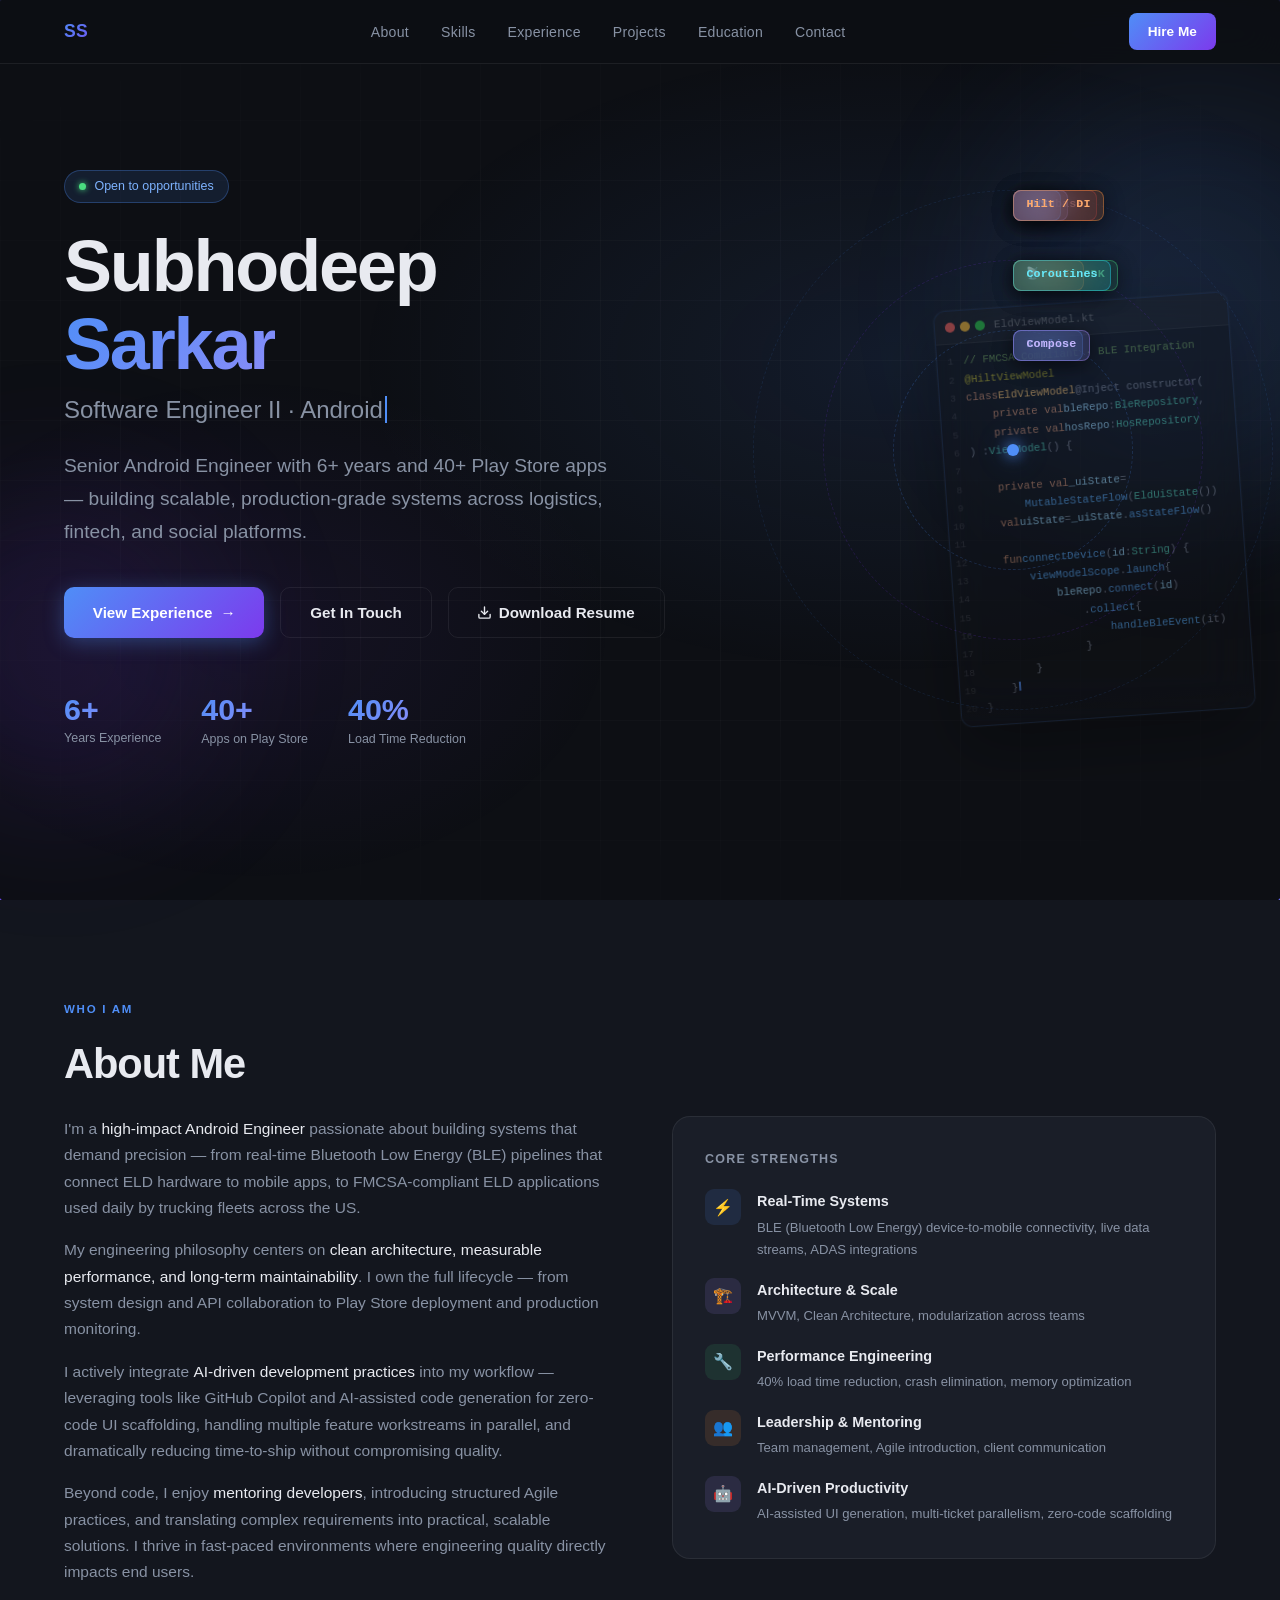
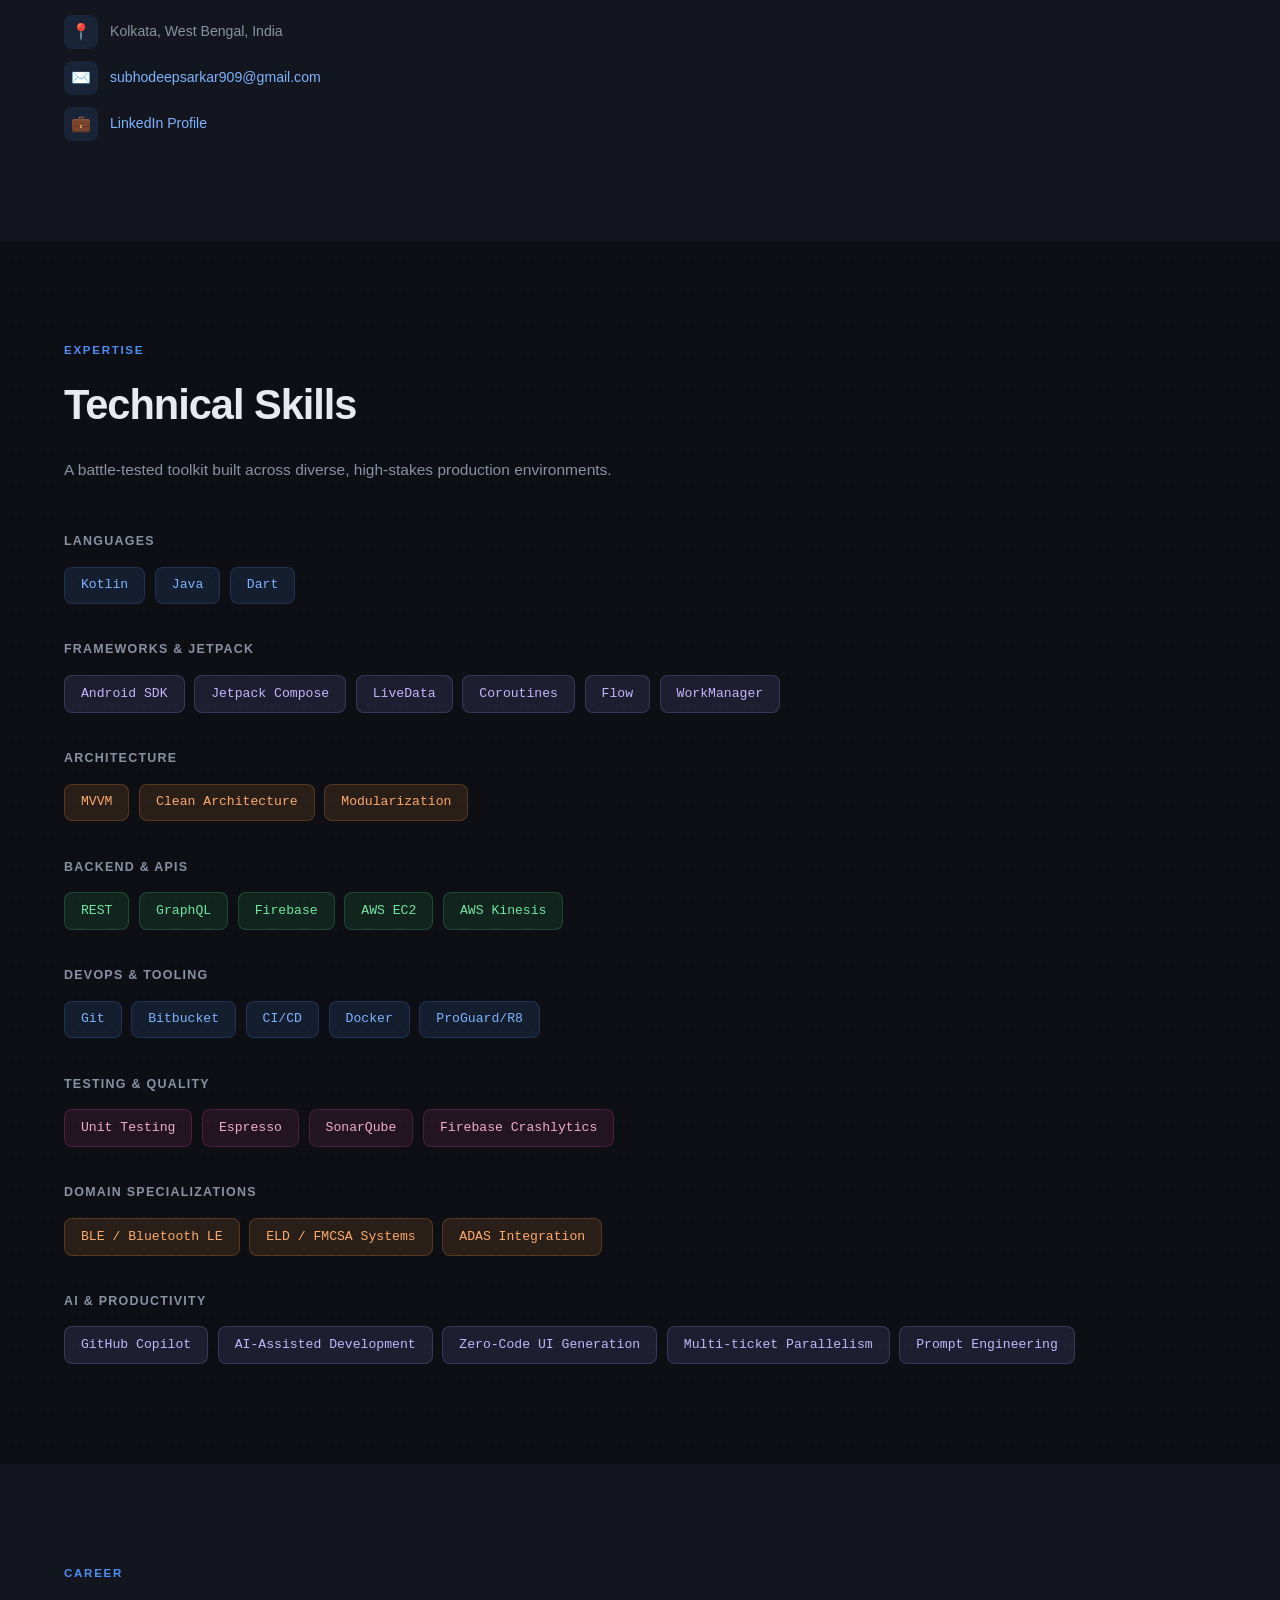
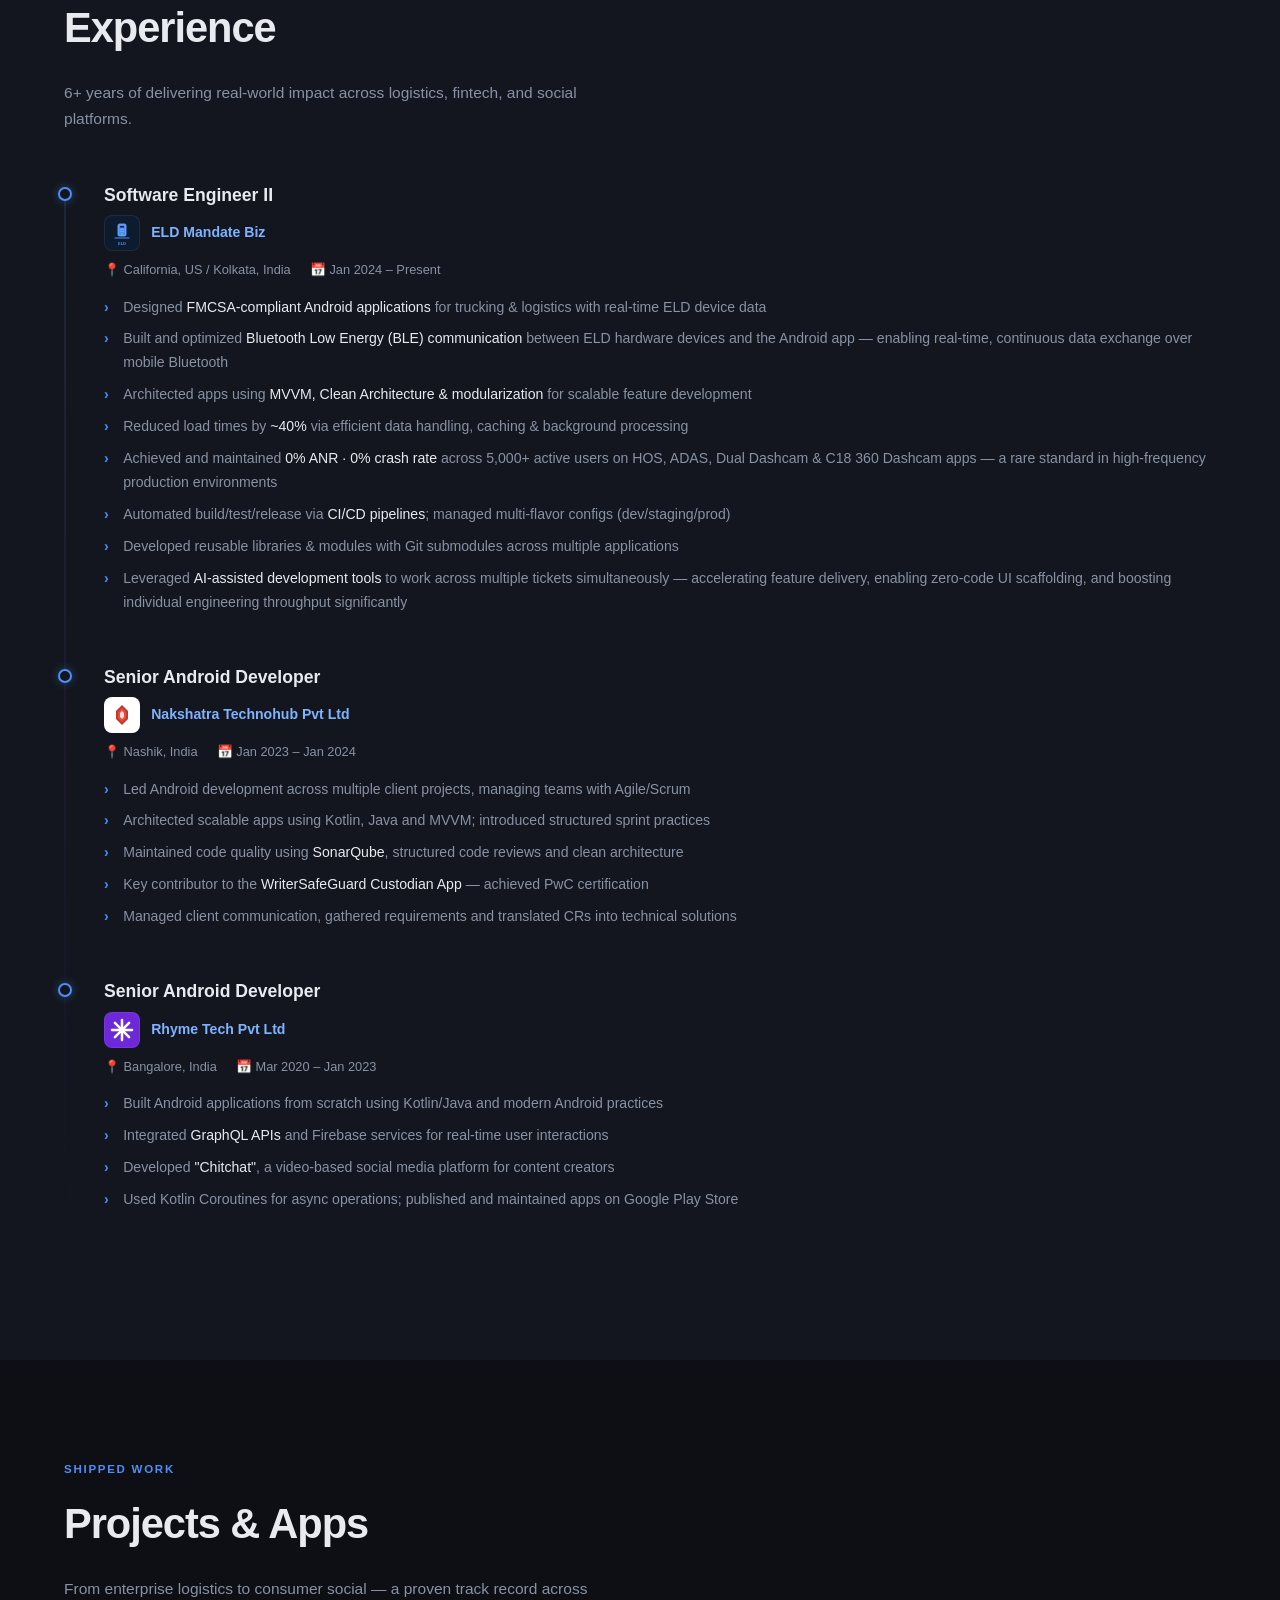
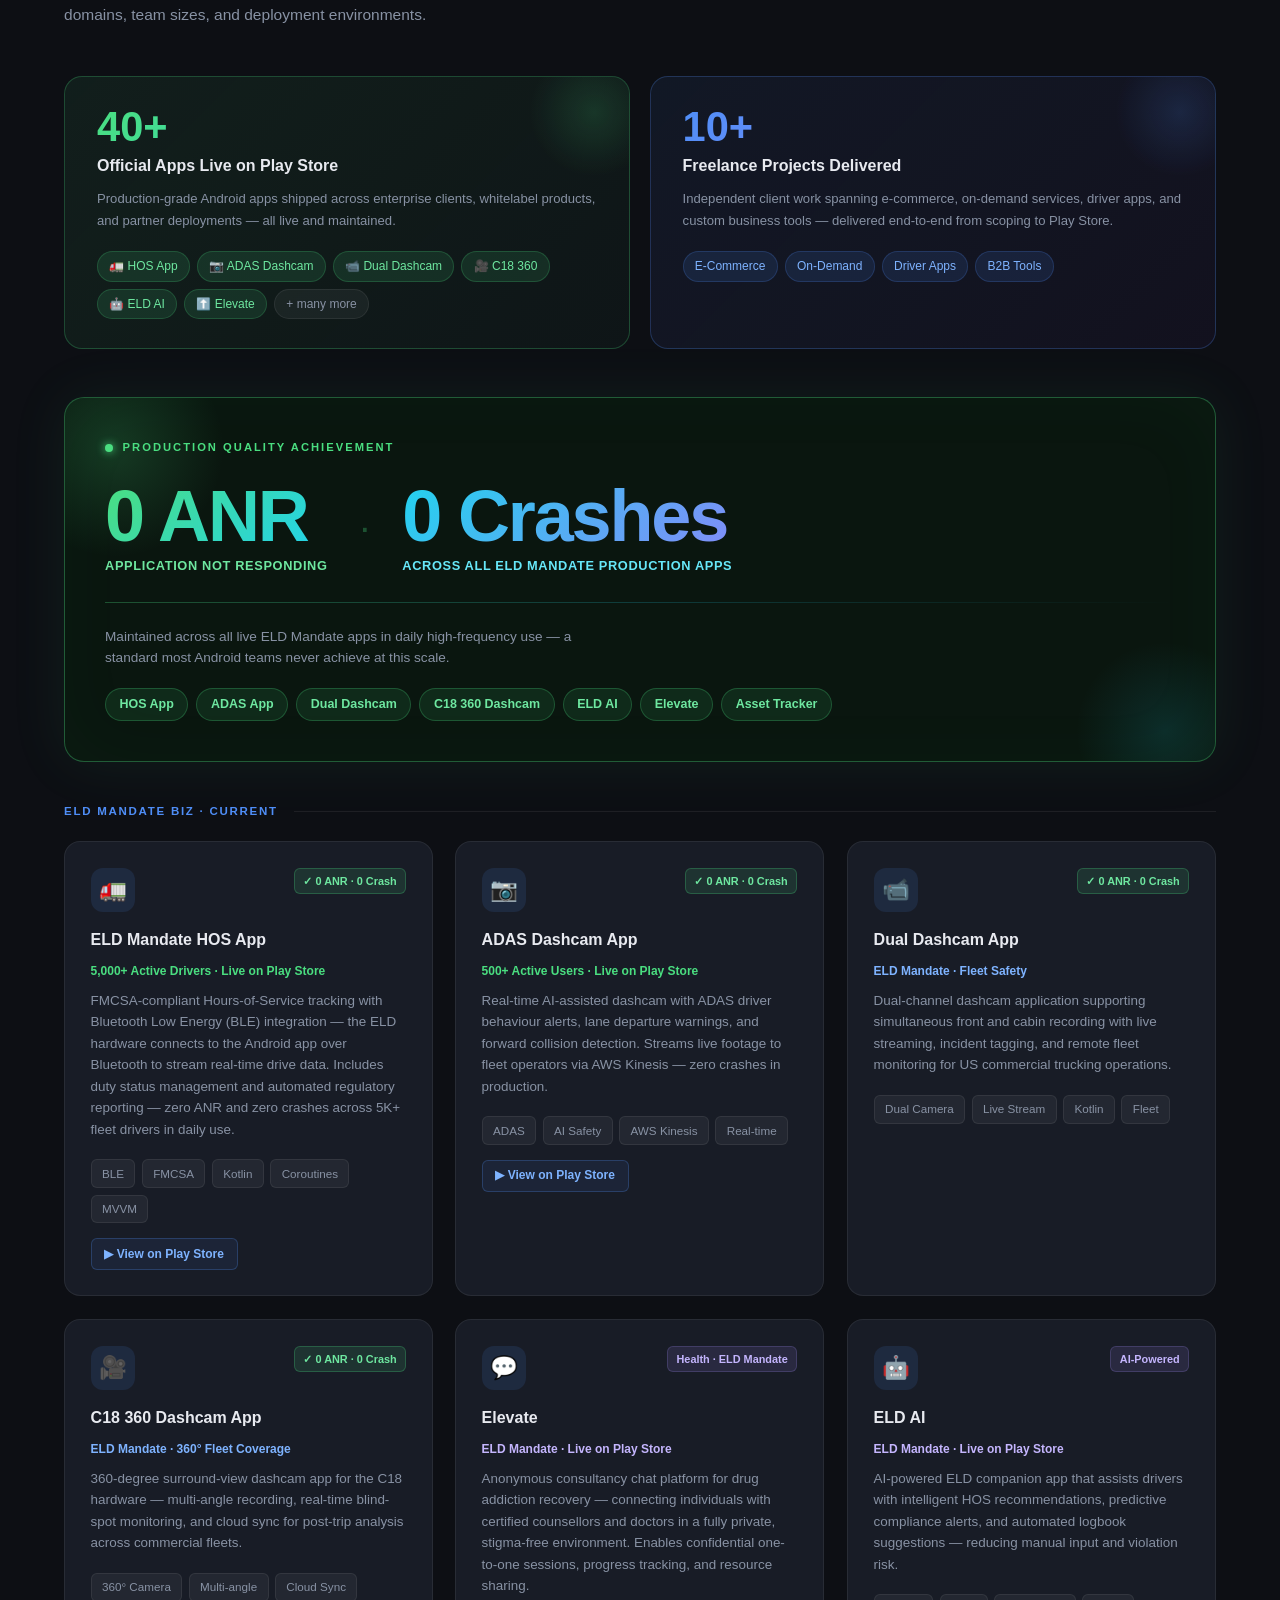
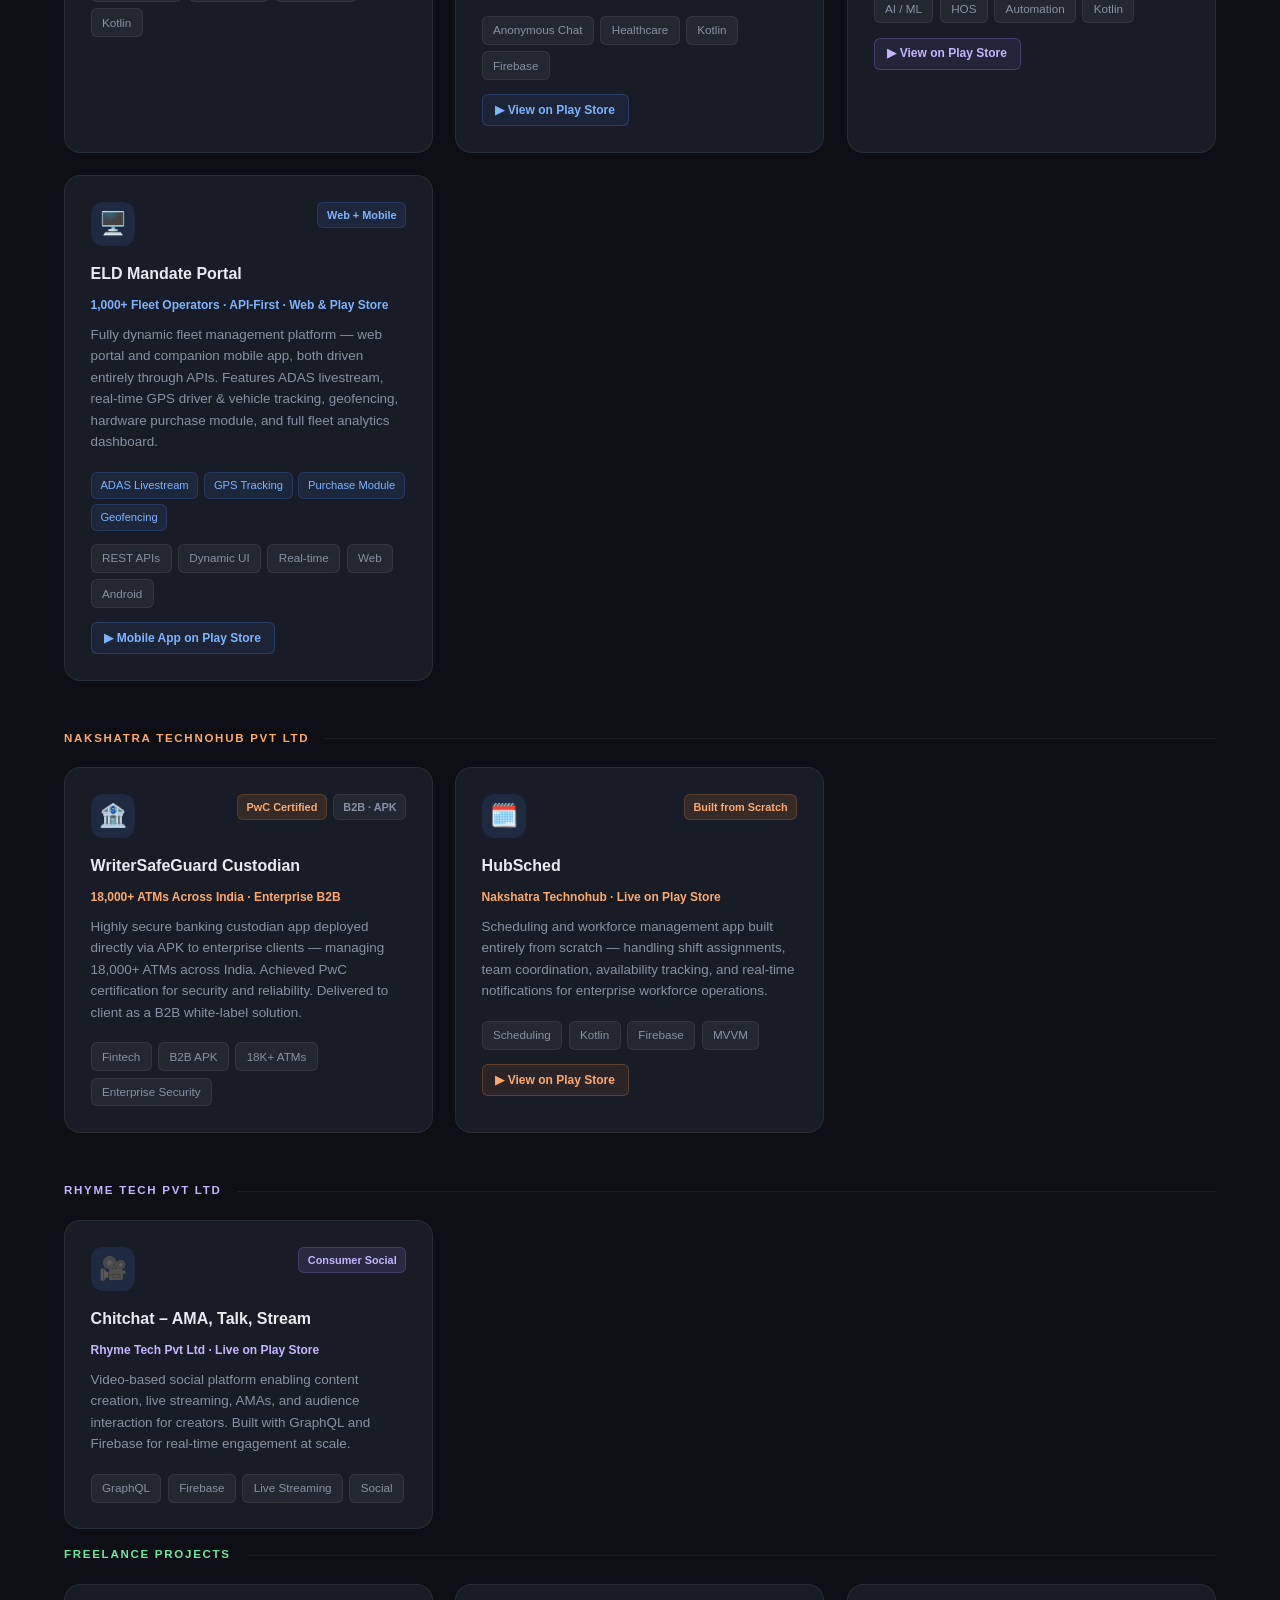
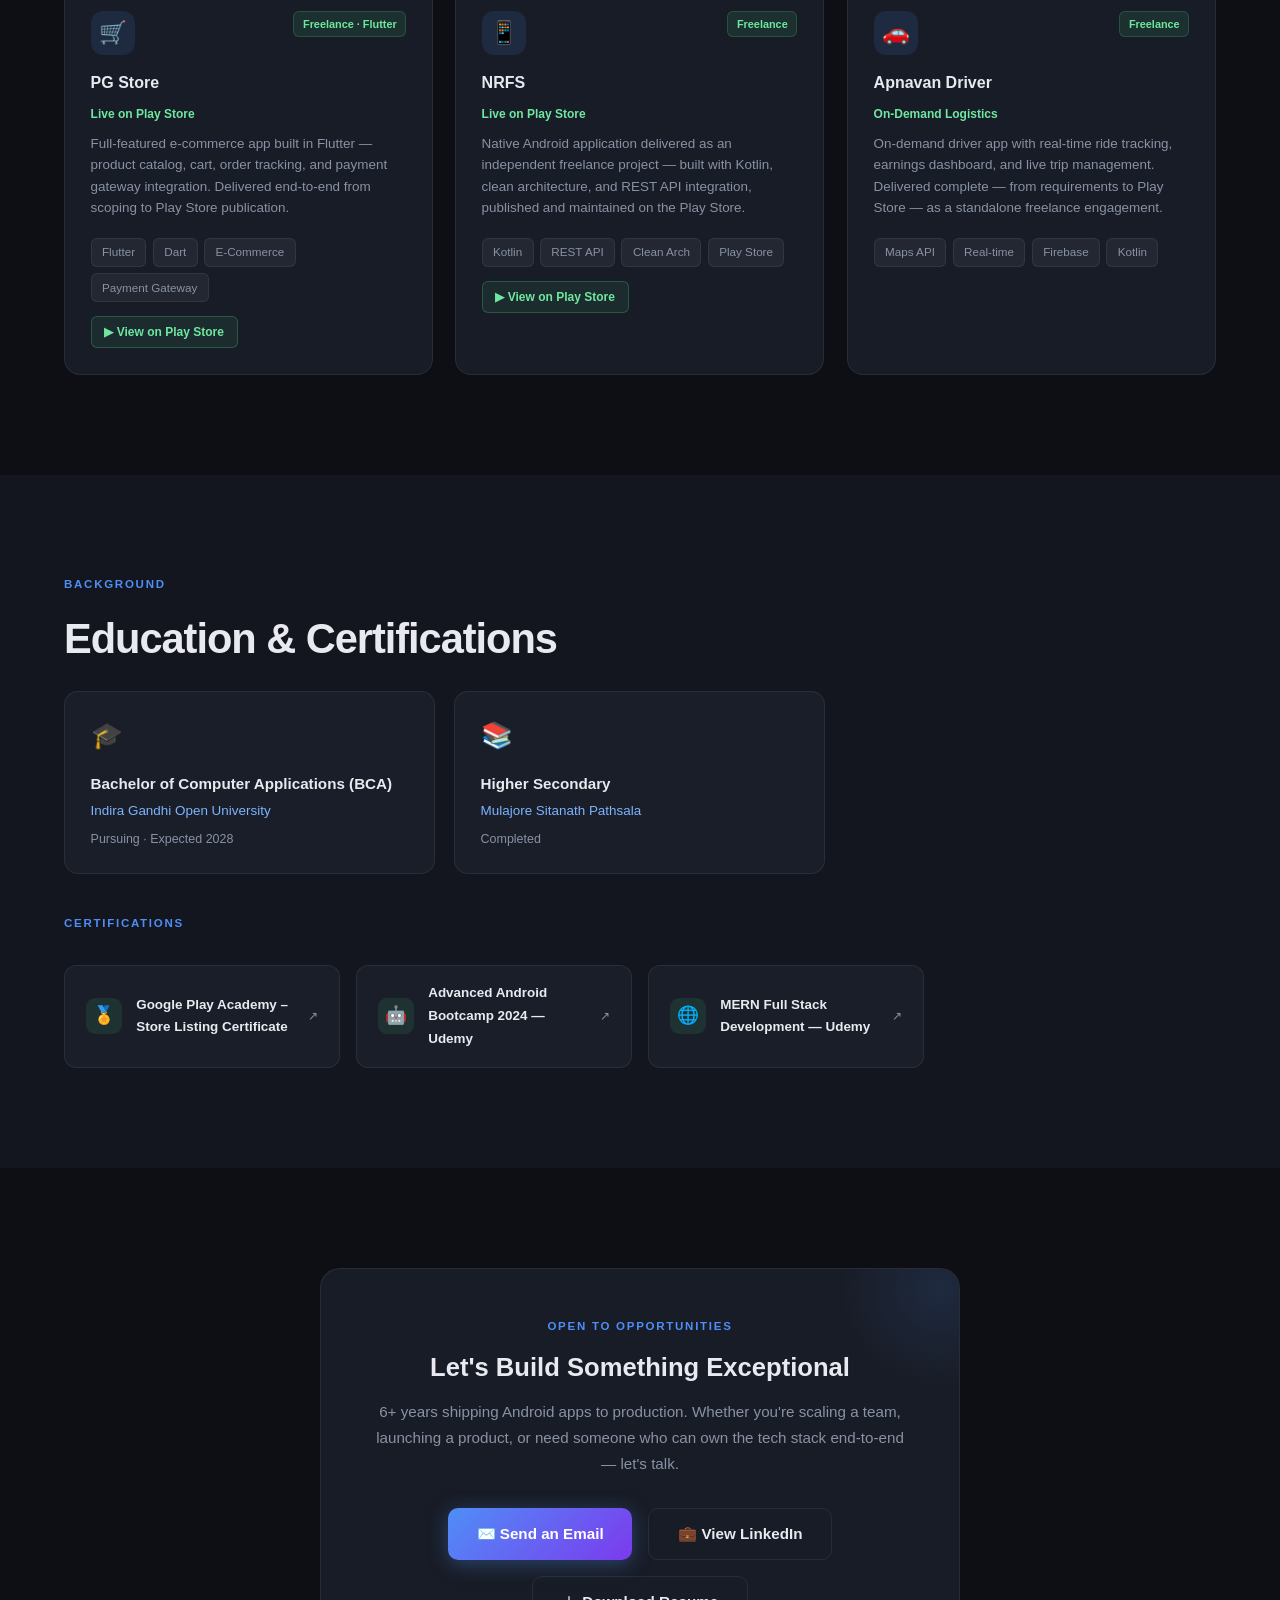
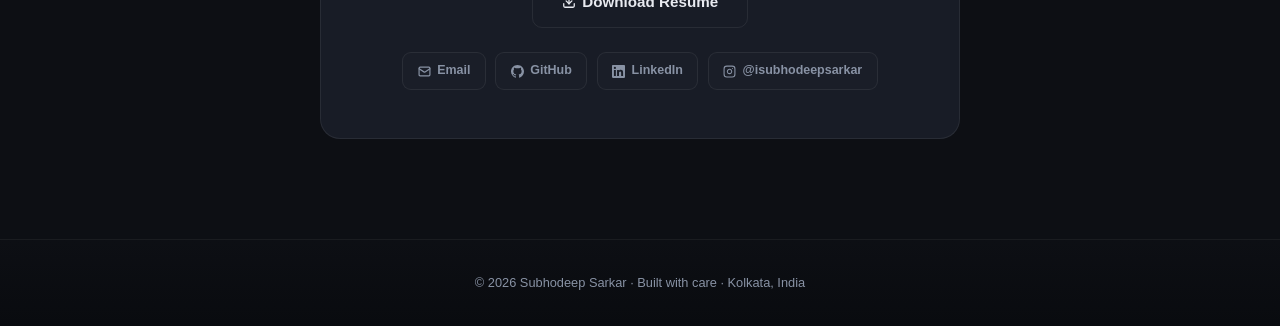
==== commit 28a592c4: "Add security hardening: CSP, referrer policy, image fallbacks, anti-framing - Content Security Polic" ====
--- a/index.html
+++ b/index.html
@@ -3,6 +3,12 @@
 <head>
   <meta charset="UTF-8" />
   <meta name="viewport" content="width=device-width, initial-scale=1.0"/>
+  <!-- Security: Content Security Policy -->
+  <meta http-equiv="Content-Security-Policy" content="default-src 'self'; script-src 'unsafe-inline'; style-src 'unsafe-inline' https://fonts.googleapis.com https://cdn.jsdelivr.net; img-src 'self' data: https://cdn.jsdelivr.net; font-src https://fonts.gstatic.com https://cdn.jsdelivr.net; connect-src 'none'; base-uri 'self'; form-action 'self';">
+  <!-- Security: Referrer policy — don't leak URL to third-party sites -->
+  <meta name="referrer" content="strict-origin-when-cross-origin">
+  <!-- Security: Prevent MIME-type sniffing (supported in some browsers via meta) -->
+  <meta http-equiv="X-Content-Type-Options" content="nosniff">
   <title>Subhodeep Sarkar — Android Engineer</title>
   <link rel="preconnect" href="https://fonts.googleapis.com">
   <link rel="preconnect" href="https://fonts.gstatic.com" crossorigin>
@@ -999,16 +1005,16 @@
     <div class="orb-ring r3"></div>
     <div class="orb-center"></div>
     <!-- Orbit 1: Kotlin, Compose (10s CW) -->
-    <div class="pl-arm o1" style="animation-delay:0s">  <div class="pl-tile pt-blue"><img class="di" src="https://cdn.jsdelivr.net/gh/devicons/devicon@latest/icons/kotlin/kotlin-original.svg" alt="">Kotlin</div></div>
-    <div class="pl-arm o1" style="animation-delay:-5s"> <div class="pl-tile pt-purple"><img class="di" src="https://cdn.jsdelivr.net/gh/devicons/devicon@latest/icons/jetbrains/jetbrains-original.svg" alt="">Compose</div></div>
+    <div class="pl-arm o1" style="animation-delay:0s">  <div class="pl-tile pt-blue"><img class="di" loading="lazy" onerror="this.style.display='none'" src="https://cdn.jsdelivr.net/gh/devicons/devicon@latest/icons/kotlin/kotlin-original.svg" alt="">Kotlin</div></div>
+    <div class="pl-arm o1" style="animation-delay:-5s"> <div class="pl-tile pt-purple"><img class="di" loading="lazy" onerror="this.style.display='none'" src="https://cdn.jsdelivr.net/gh/devicons/devicon@latest/icons/jetbrains/jetbrains-original.svg" alt="">Compose</div></div>
     <!-- Orbit 2: Android SDK, BLE, Coroutines (16s CW) -->
-    <div class="pl-arm o2" style="animation-delay:0s">      <div class="pl-tile pt-green"><img class="di" src="https://cdn.jsdelivr.net/gh/devicons/devicon@latest/icons/android/android-plain.svg" alt="">Android SDK</div></div>
+    <div class="pl-arm o2" style="animation-delay:0s">      <div class="pl-tile pt-green"><img class="di" loading="lazy" onerror="this.style.display='none'" src="https://cdn.jsdelivr.net/gh/devicons/devicon@latest/icons/android/android-plain.svg" alt="">Android SDK</div></div>
     <div class="pl-arm o2" style="animation-delay:-5.33s">  <div class="pl-tile pt-orange">📡 BLE</div></div>
-    <div class="pl-arm o2" style="animation-delay:-10.67s"> <div class="pl-tile pt-teal"><img class="di" src="https://cdn.jsdelivr.net/gh/devicons/devicon@latest/icons/kotlin/kotlin-original.svg" alt="">Coroutines</div></div>
+    <div class="pl-arm o2" style="animation-delay:-10.67s"> <div class="pl-tile pt-teal"><img class="di" loading="lazy" onerror="this.style.display='none'" src="https://cdn.jsdelivr.net/gh/devicons/devicon@latest/icons/kotlin/kotlin-original.svg" alt="">Coroutines</div></div>
     <!-- Orbit 3: Firebase, MVVM, AWS Kinesis, Hilt/DI (24s CCW) -->
-    <div class="pl-arm o3" style="animation-delay:0s">   <div class="pl-tile pt-red"><img class="di" src="https://cdn.jsdelivr.net/gh/devicons/devicon@latest/icons/firebase/firebase-plain.svg" alt="">Firebase</div></div>
+    <div class="pl-arm o3" style="animation-delay:0s">   <div class="pl-tile pt-red"><img class="di" loading="lazy" onerror="this.style.display='none'" src="https://cdn.jsdelivr.net/gh/devicons/devicon@latest/icons/firebase/firebase-plain.svg" alt="">Firebase</div></div>
     <div class="pl-arm o3" style="animation-delay:-6s">  <div class="pl-tile pt-purple">MVVM</div></div>
-    <div class="pl-arm o3" style="animation-delay:-12s"> <div class="pl-tile pt-blue"><img class="di" src="https://cdn.jsdelivr.net/gh/devicons/devicon@latest/icons/amazonwebservices/amazonwebservices-plain-wordmark.svg" alt="">AWS</div></div>
+    <div class="pl-arm o3" style="animation-delay:-12s"> <div class="pl-tile pt-blue"><img class="di" loading="lazy" onerror="this.style.display='none'" src="https://cdn.jsdelivr.net/gh/devicons/devicon@latest/icons/amazonwebservices/amazonwebservices-plain-wordmark.svg" alt="">AWS</div></div>
     <div class="pl-arm o3" style="animation-delay:-18s"> <div class="pl-tile pt-orange">Hilt / DI</div></div>
   </div>
 
@@ -1120,16 +1126,16 @@
     <div>
       <div class="skill-cat-label">Languages</div>
       <div class="tags">
-        <span class="tag"><img class="di" src="https://cdn.jsdelivr.net/gh/devicons/devicon@latest/icons/kotlin/kotlin-original.svg" alt="">Kotlin</span>
-        <span class="tag"><img class="di" src="https://cdn.jsdelivr.net/gh/devicons/devicon@latest/icons/java/java-original.svg" alt="">Java</span>
-        <span class="tag"><img class="di" src="https://cdn.jsdelivr.net/gh/devicons/devicon@latest/icons/dart/dart-original.svg" alt="">Dart</span>
+        <span class="tag"><img class="di" loading="lazy" onerror="this.style.display='none'" src="https://cdn.jsdelivr.net/gh/devicons/devicon@latest/icons/kotlin/kotlin-original.svg" alt="">Kotlin</span>
+        <span class="tag"><img class="di" loading="lazy" onerror="this.style.display='none'" src="https://cdn.jsdelivr.net/gh/devicons/devicon@latest/icons/java/java-original.svg" alt="">Java</span>
+        <span class="tag"><img class="di" loading="lazy" onerror="this.style.display='none'" src="https://cdn.jsdelivr.net/gh/devicons/devicon@latest/icons/dart/dart-original.svg" alt="">Dart</span>
       </div>
     </div>
     <div>
       <div class="skill-cat-label">Frameworks & Jetpack</div>
       <div class="tags">
-        <span class="tag purple"><img class="di" src="https://cdn.jsdelivr.net/gh/devicons/devicon@latest/icons/android/android-plain.svg" alt="">Android SDK</span>
-        <span class="tag purple"><img class="di" src="https://cdn.jsdelivr.net/gh/devicons/devicon@latest/icons/jetbrains/jetbrains-original.svg" alt="">Jetpack Compose</span>
+        <span class="tag purple"><img class="di" loading="lazy" onerror="this.style.display='none'" src="https://cdn.jsdelivr.net/gh/devicons/devicon@latest/icons/android/android-plain.svg" alt="">Android SDK</span>
+        <span class="tag purple"><img class="di" loading="lazy" onerror="this.style.display='none'" src="https://cdn.jsdelivr.net/gh/devicons/devicon@latest/icons/jetbrains/jetbrains-original.svg" alt="">Jetpack Compose</span>
         <span class="tag purple">LiveData</span>
         <span class="tag purple">Coroutines</span>
         <span class="tag purple">Flow</span>
@@ -1149,7 +1155,7 @@
       <div class="tags">
         <span class="tag green">REST</span>
         <span class="tag green">GraphQL</span>
-        <span class="tag green"><img class="di" src="https://cdn.jsdelivr.net/gh/devicons/devicon@latest/icons/firebase/firebase-plain.svg" alt="">Firebase</span>
+        <span class="tag green"><img class="di" loading="lazy" onerror="this.style.display='none'" src="https://cdn.jsdelivr.net/gh/devicons/devicon@latest/icons/firebase/firebase-plain.svg" alt="">Firebase</span>
         <span class="tag green">AWS EC2</span>
         <span class="tag green">AWS Kinesis</span>
       </div>
@@ -1157,10 +1163,10 @@
     <div>
       <div class="skill-cat-label">DevOps & Tooling</div>
       <div class="tags">
-        <span class="tag"><img class="di" src="https://cdn.jsdelivr.net/gh/devicons/devicon@latest/icons/git/git-plain.svg" alt="">Git</span>
-        <span class="tag"><img class="di" src="https://cdn.jsdelivr.net/gh/devicons/devicon@latest/icons/bitbucket/bitbucket-original.svg" alt="">Bitbucket</span>
+        <span class="tag"><img class="di" loading="lazy" onerror="this.style.display='none'" src="https://cdn.jsdelivr.net/gh/devicons/devicon@latest/icons/git/git-plain.svg" alt="">Git</span>
+        <span class="tag"><img class="di" loading="lazy" onerror="this.style.display='none'" src="https://cdn.jsdelivr.net/gh/devicons/devicon@latest/icons/bitbucket/bitbucket-original.svg" alt="">Bitbucket</span>
         <span class="tag">CI/CD</span>
-        <span class="tag"><img class="di" src="https://cdn.jsdelivr.net/gh/devicons/devicon@latest/icons/docker/docker-plain.svg" alt="">Docker</span>
+        <span class="tag"><img class="di" loading="lazy" onerror="this.style.display='none'" src="https://cdn.jsdelivr.net/gh/devicons/devicon@latest/icons/docker/docker-plain.svg" alt="">Docker</span>
         <span class="tag">ProGuard/R8</span>
       </div>
     </div>
@@ -1170,7 +1176,7 @@
         <span class="tag pink">Unit Testing</span>
         <span class="tag pink">Espresso</span>
         <span class="tag pink">SonarQube</span>
-        <span class="tag pink"><img class="di" src="https://cdn.jsdelivr.net/gh/devicons/devicon@latest/icons/firebase/firebase-plain.svg" alt="">Firebase Crashlytics</span>
+        <span class="tag pink"><img class="di" loading="lazy" onerror="this.style.display='none'" src="https://cdn.jsdelivr.net/gh/devicons/devicon@latest/icons/firebase/firebase-plain.svg" alt="">Firebase Crashlytics</span>
       </div>
     </div>
     <div>
@@ -1724,6 +1730,14 @@
 </footer>
 
 <script>
+  // Security: enforce noopener noreferrer on every external link
+  document.querySelectorAll('a[target="_blank"]').forEach(a => {
+    a.rel = 'noopener noreferrer';
+  });
+
+  // Security: prevent the page from being framed (clickjacking defence)
+  if (window.top !== window.self) { window.top.location = window.self.location; }
+
   // --- Hamburger ---
   function toggleMenu() {
     document.getElementById('navLinks').classList.toggle('open');
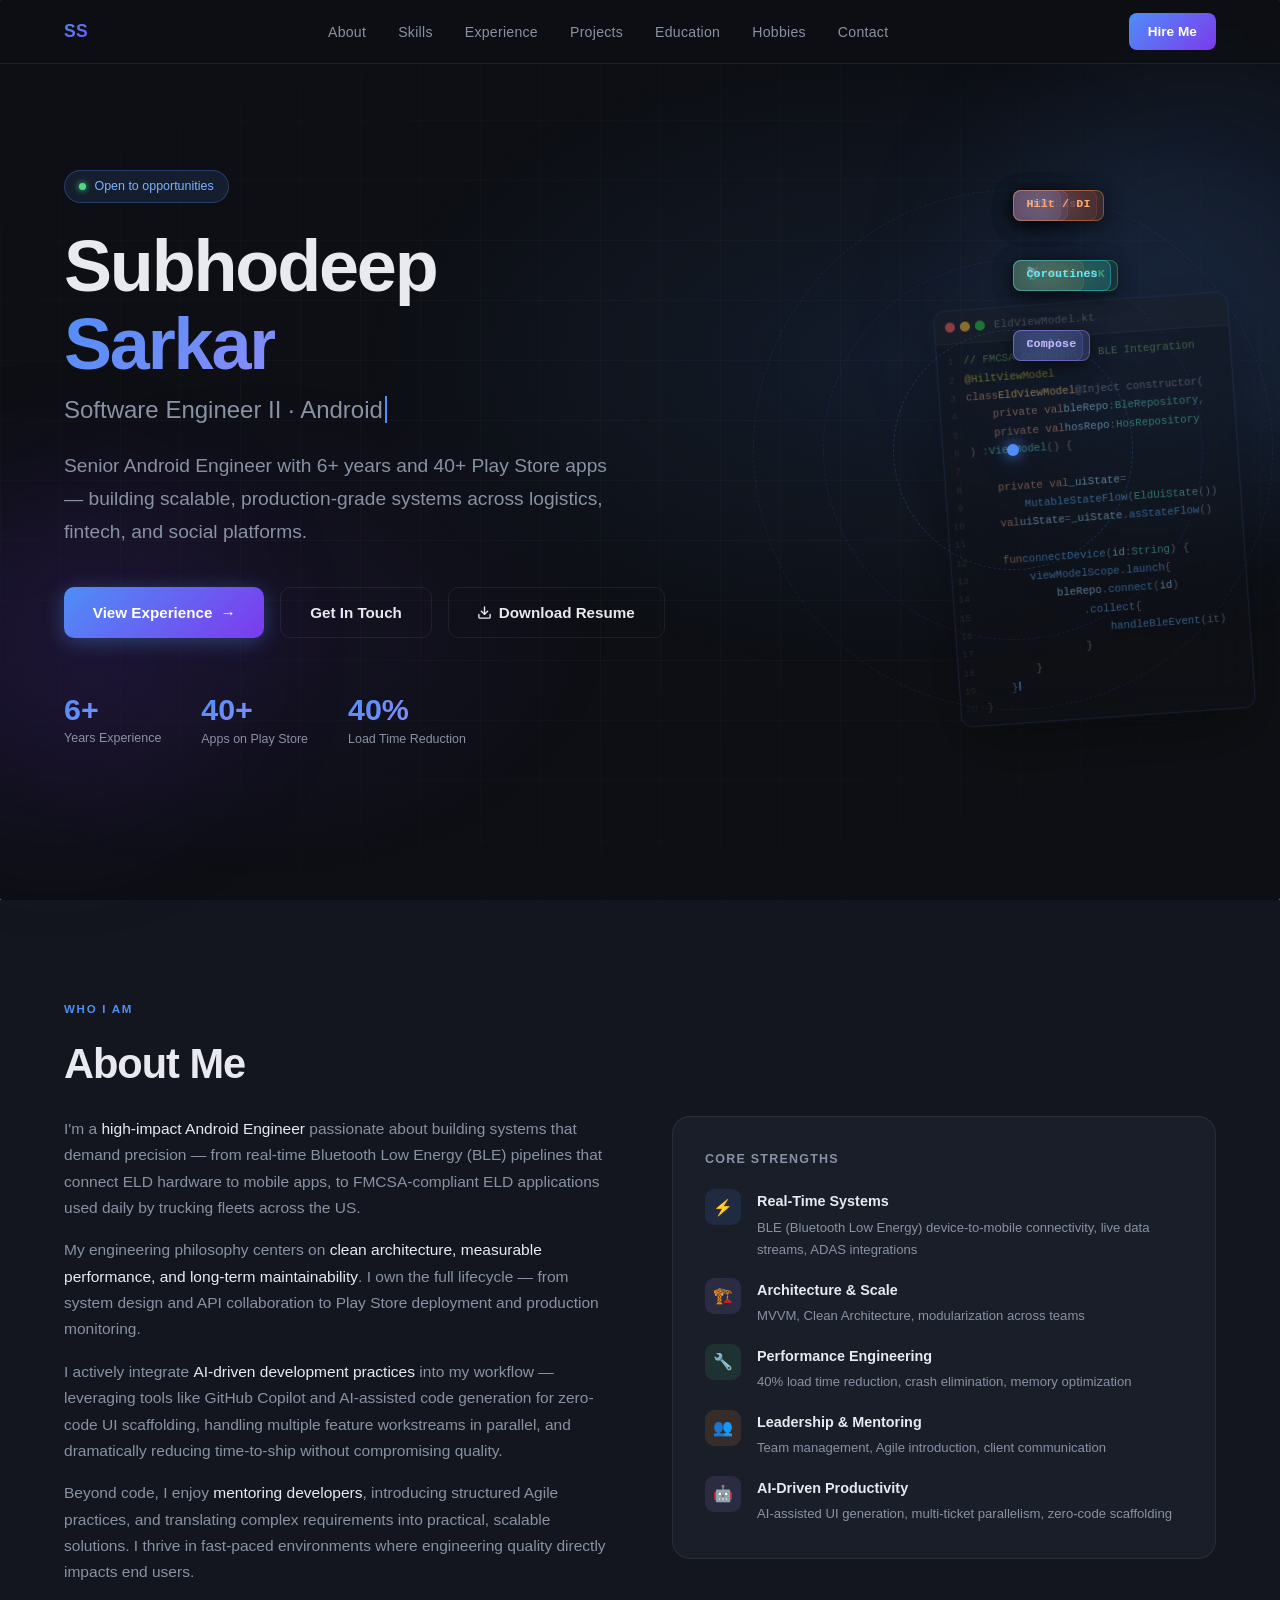
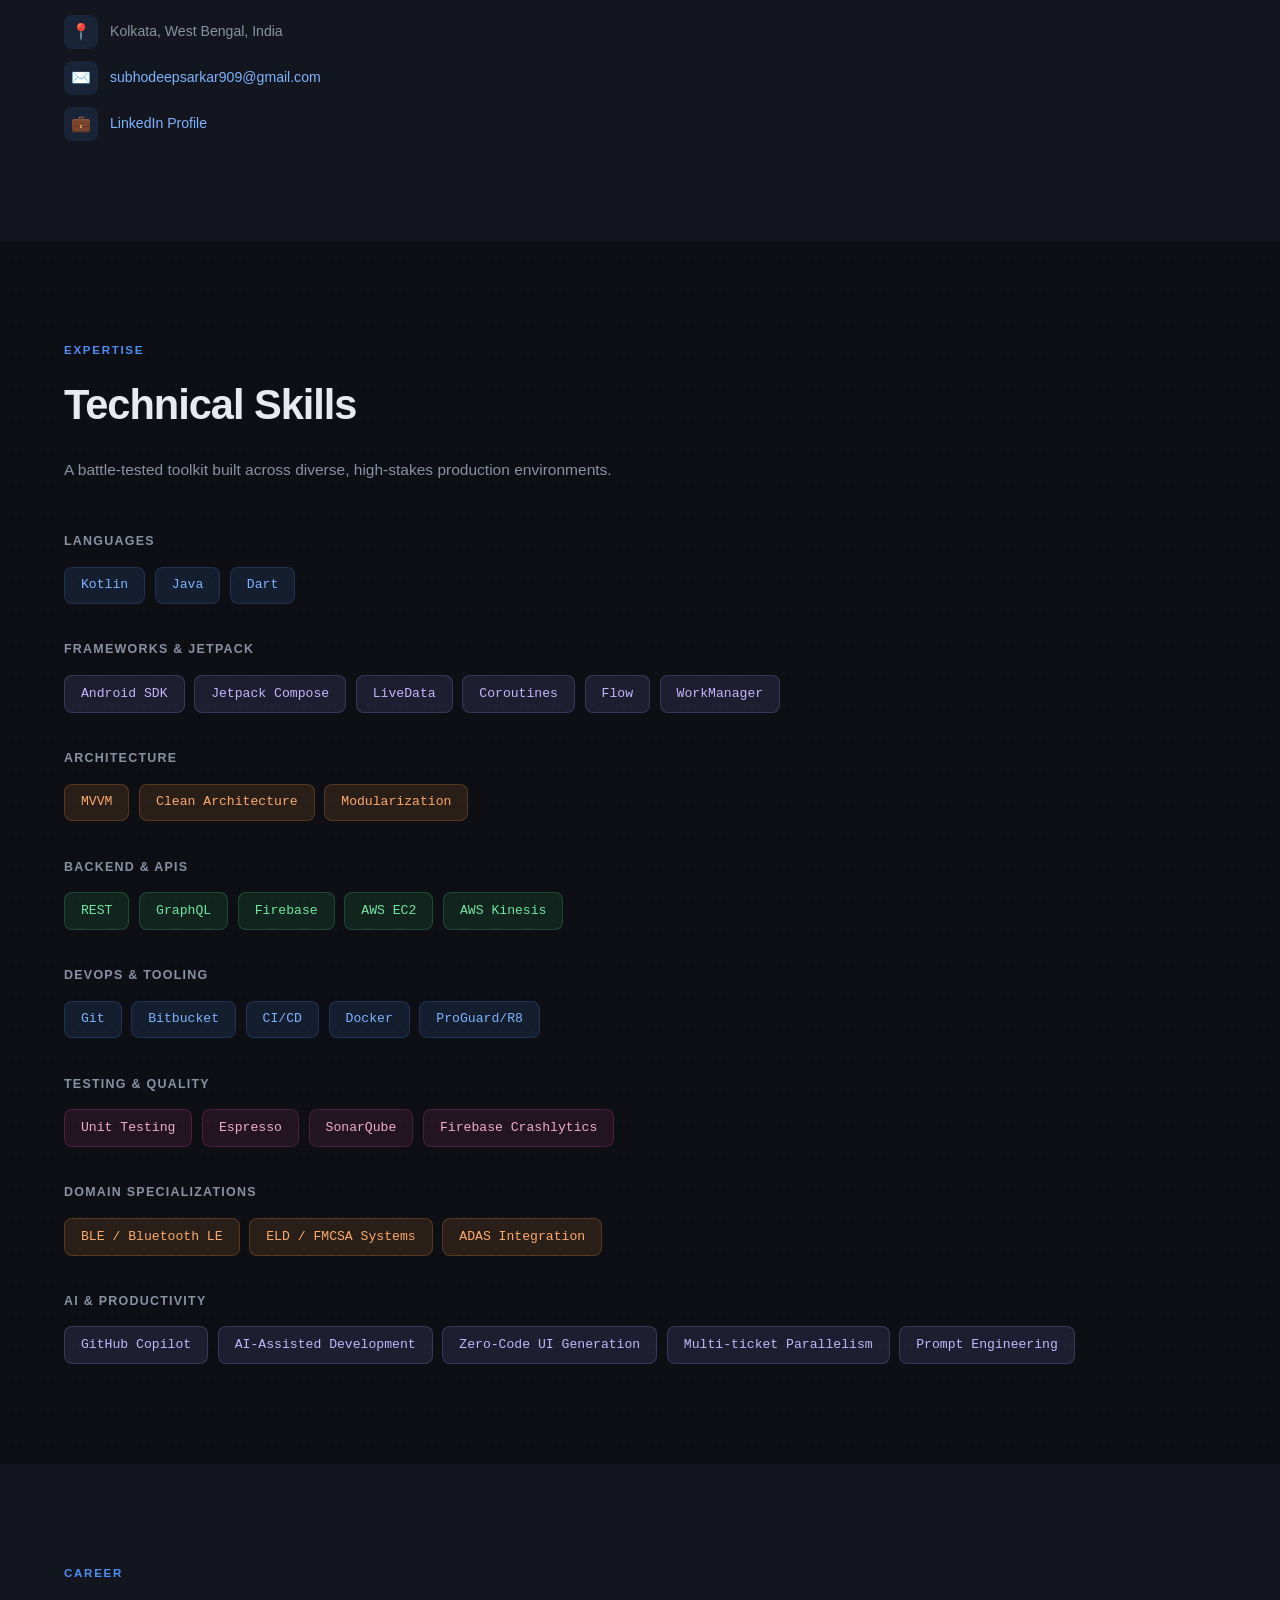
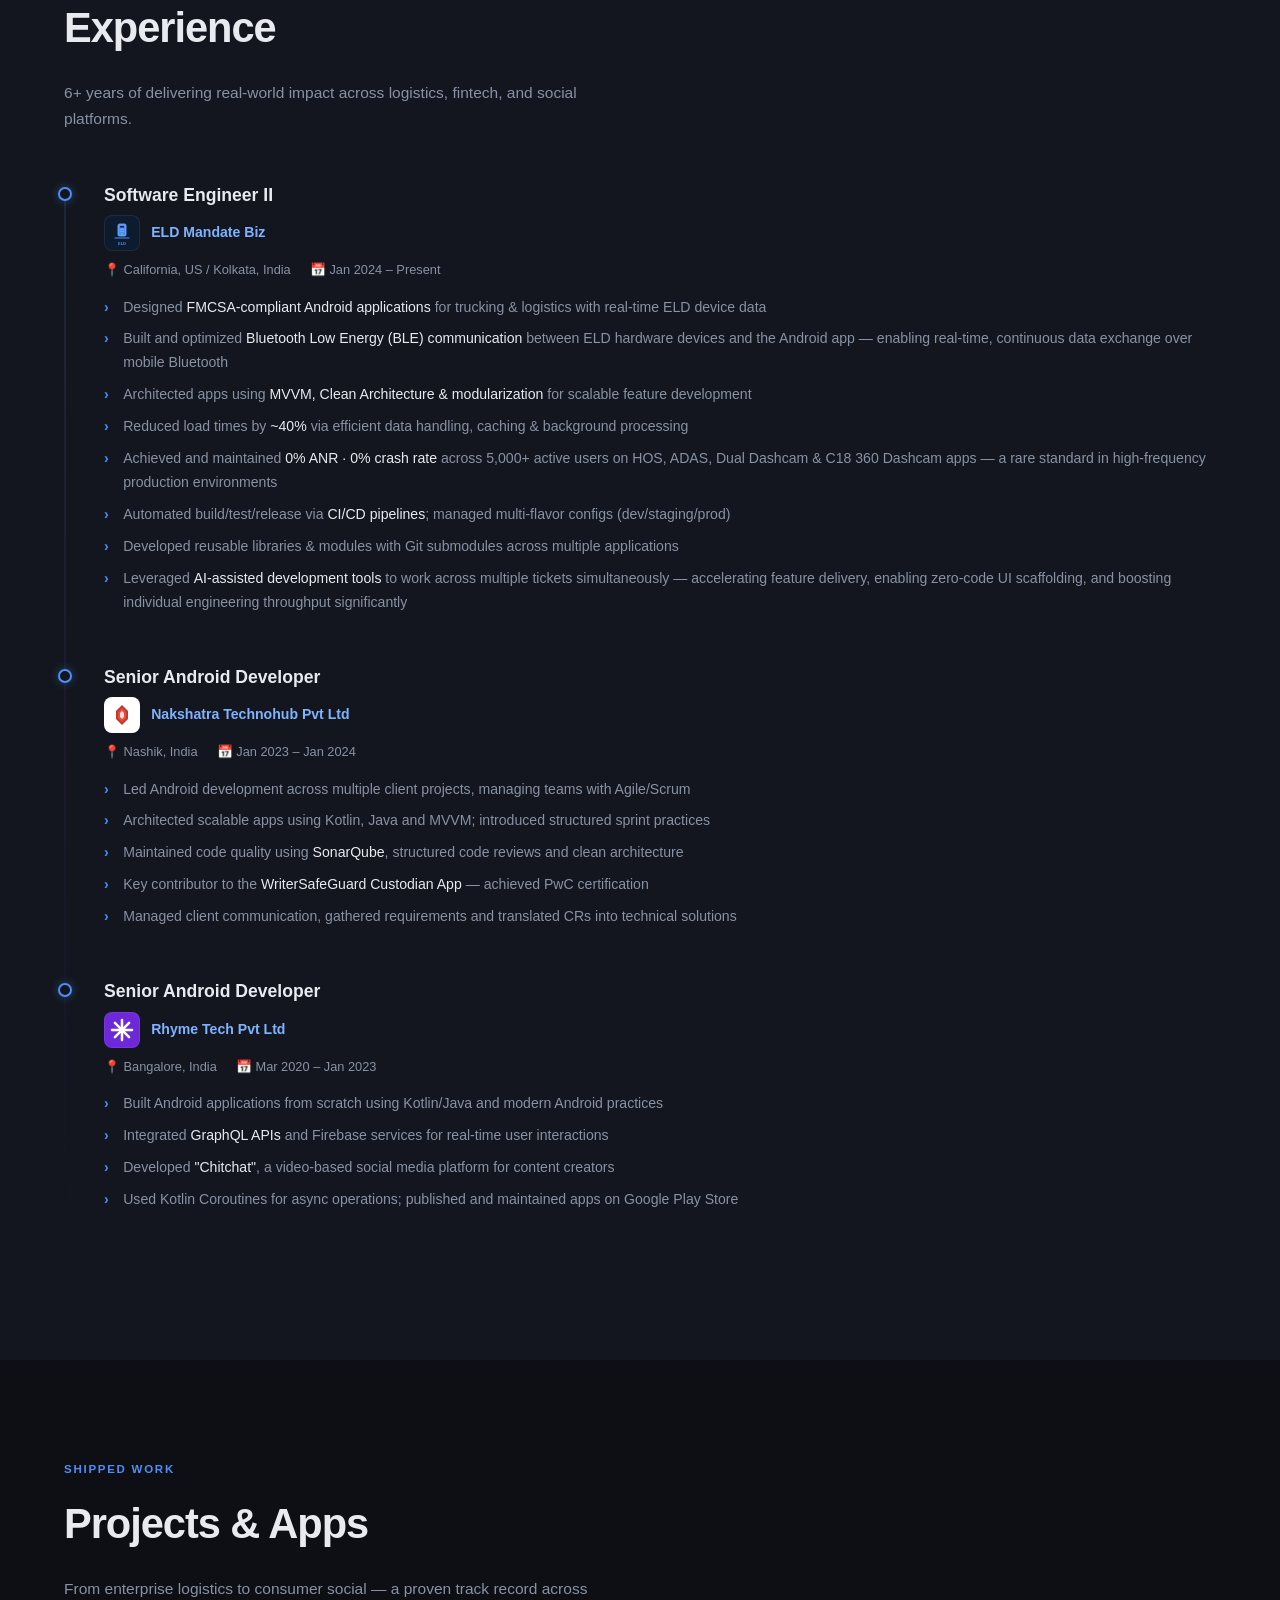
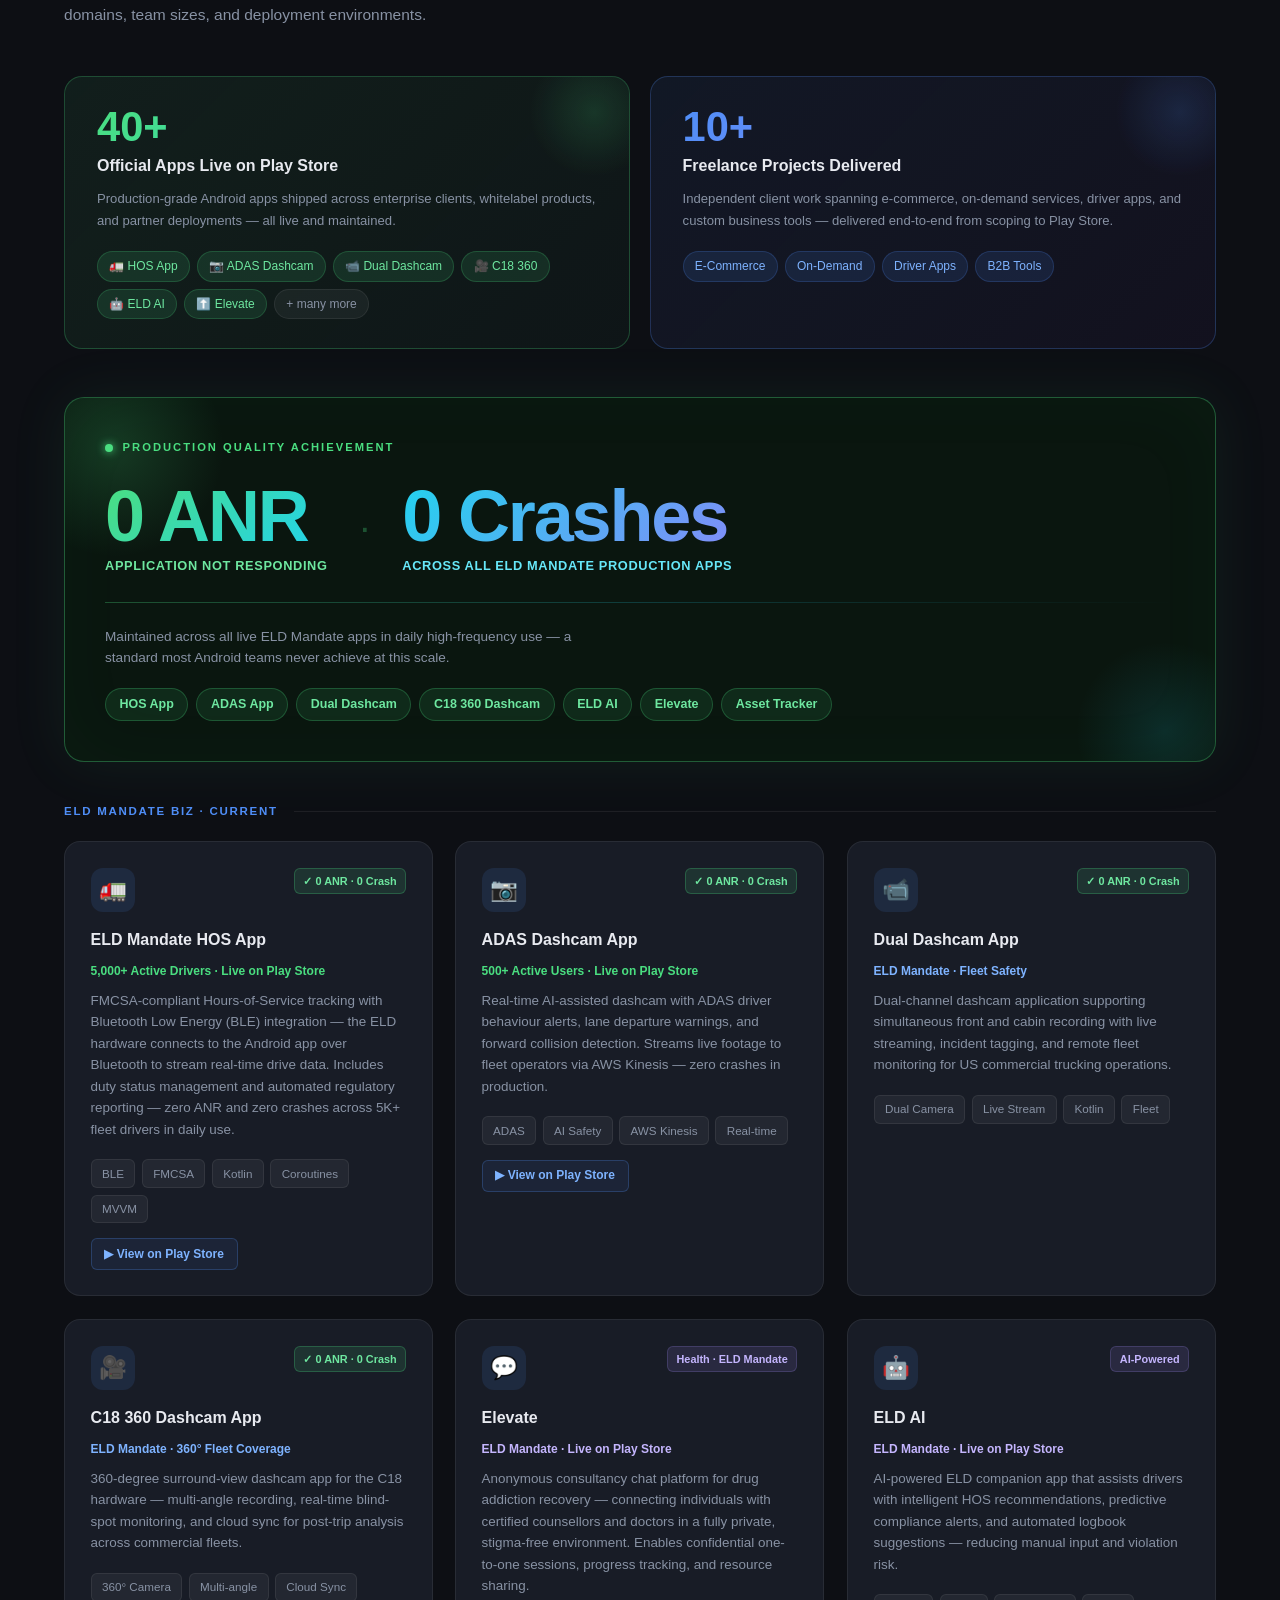
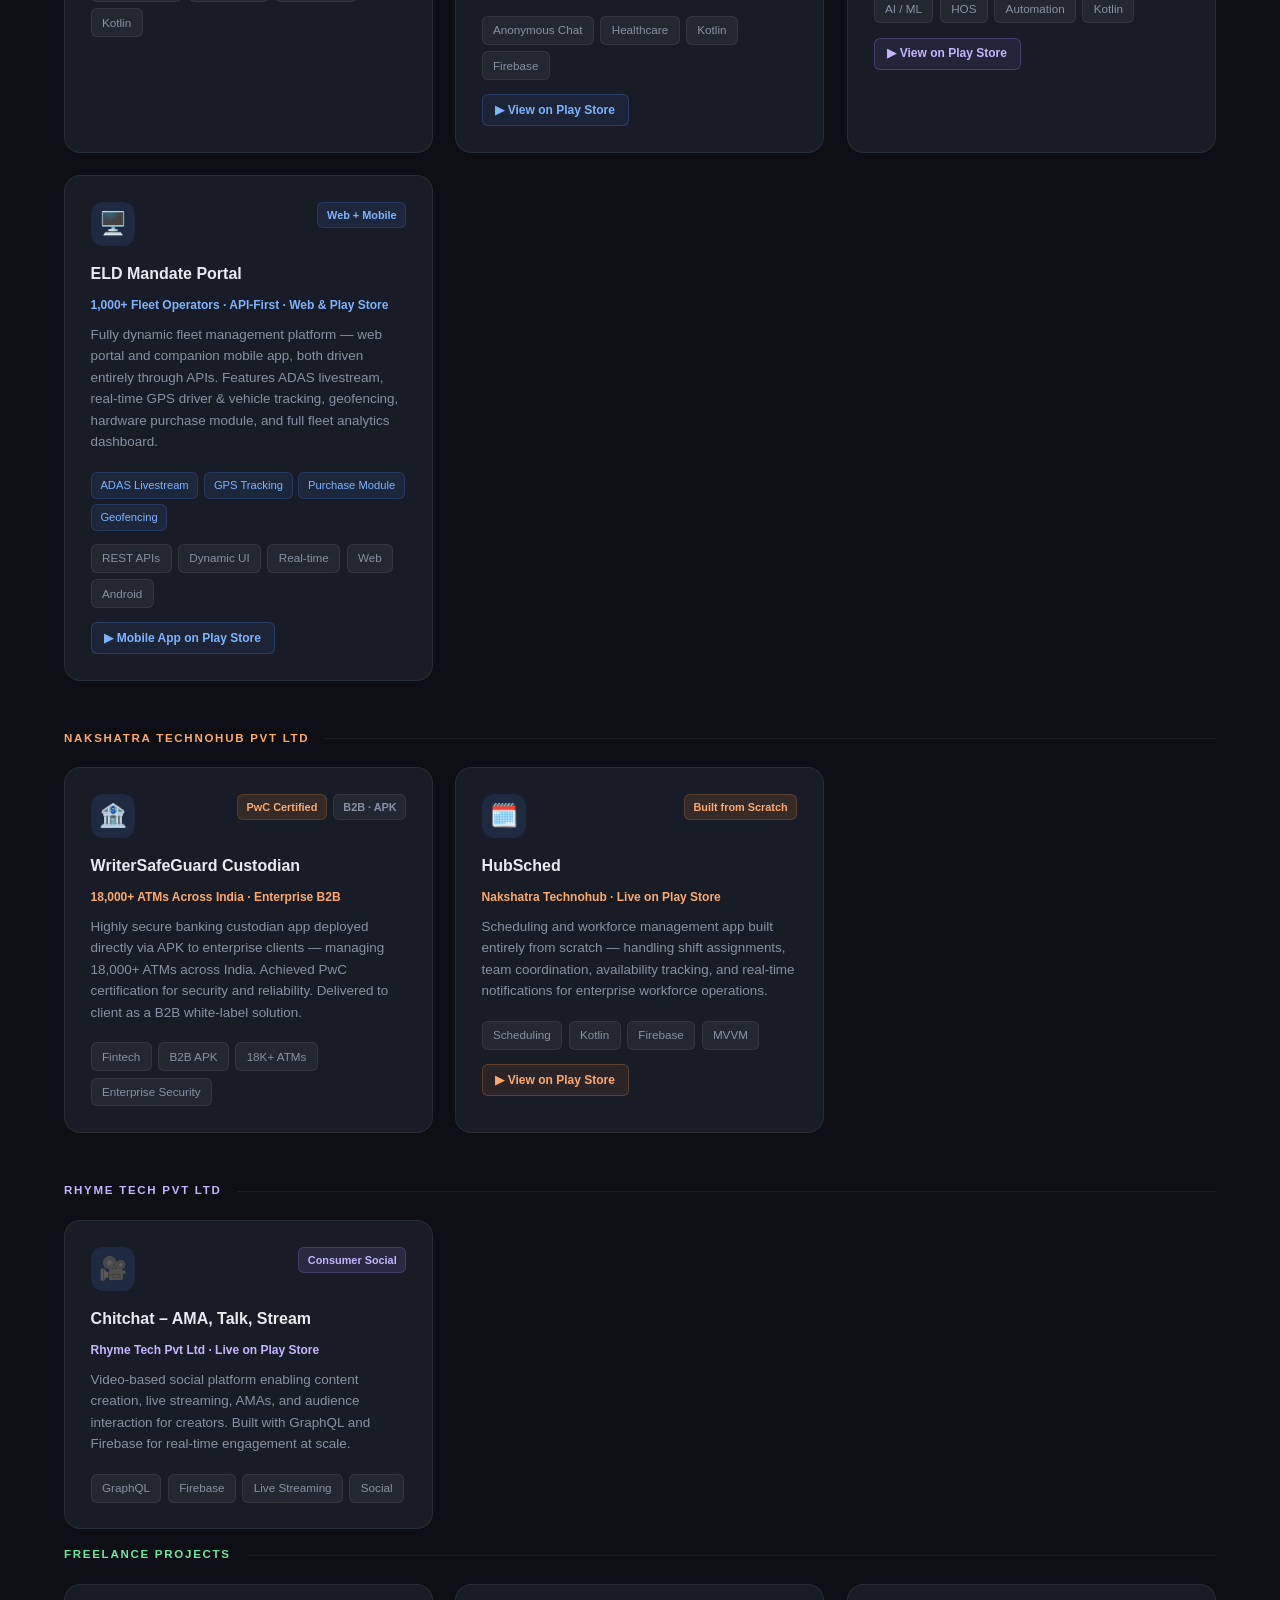
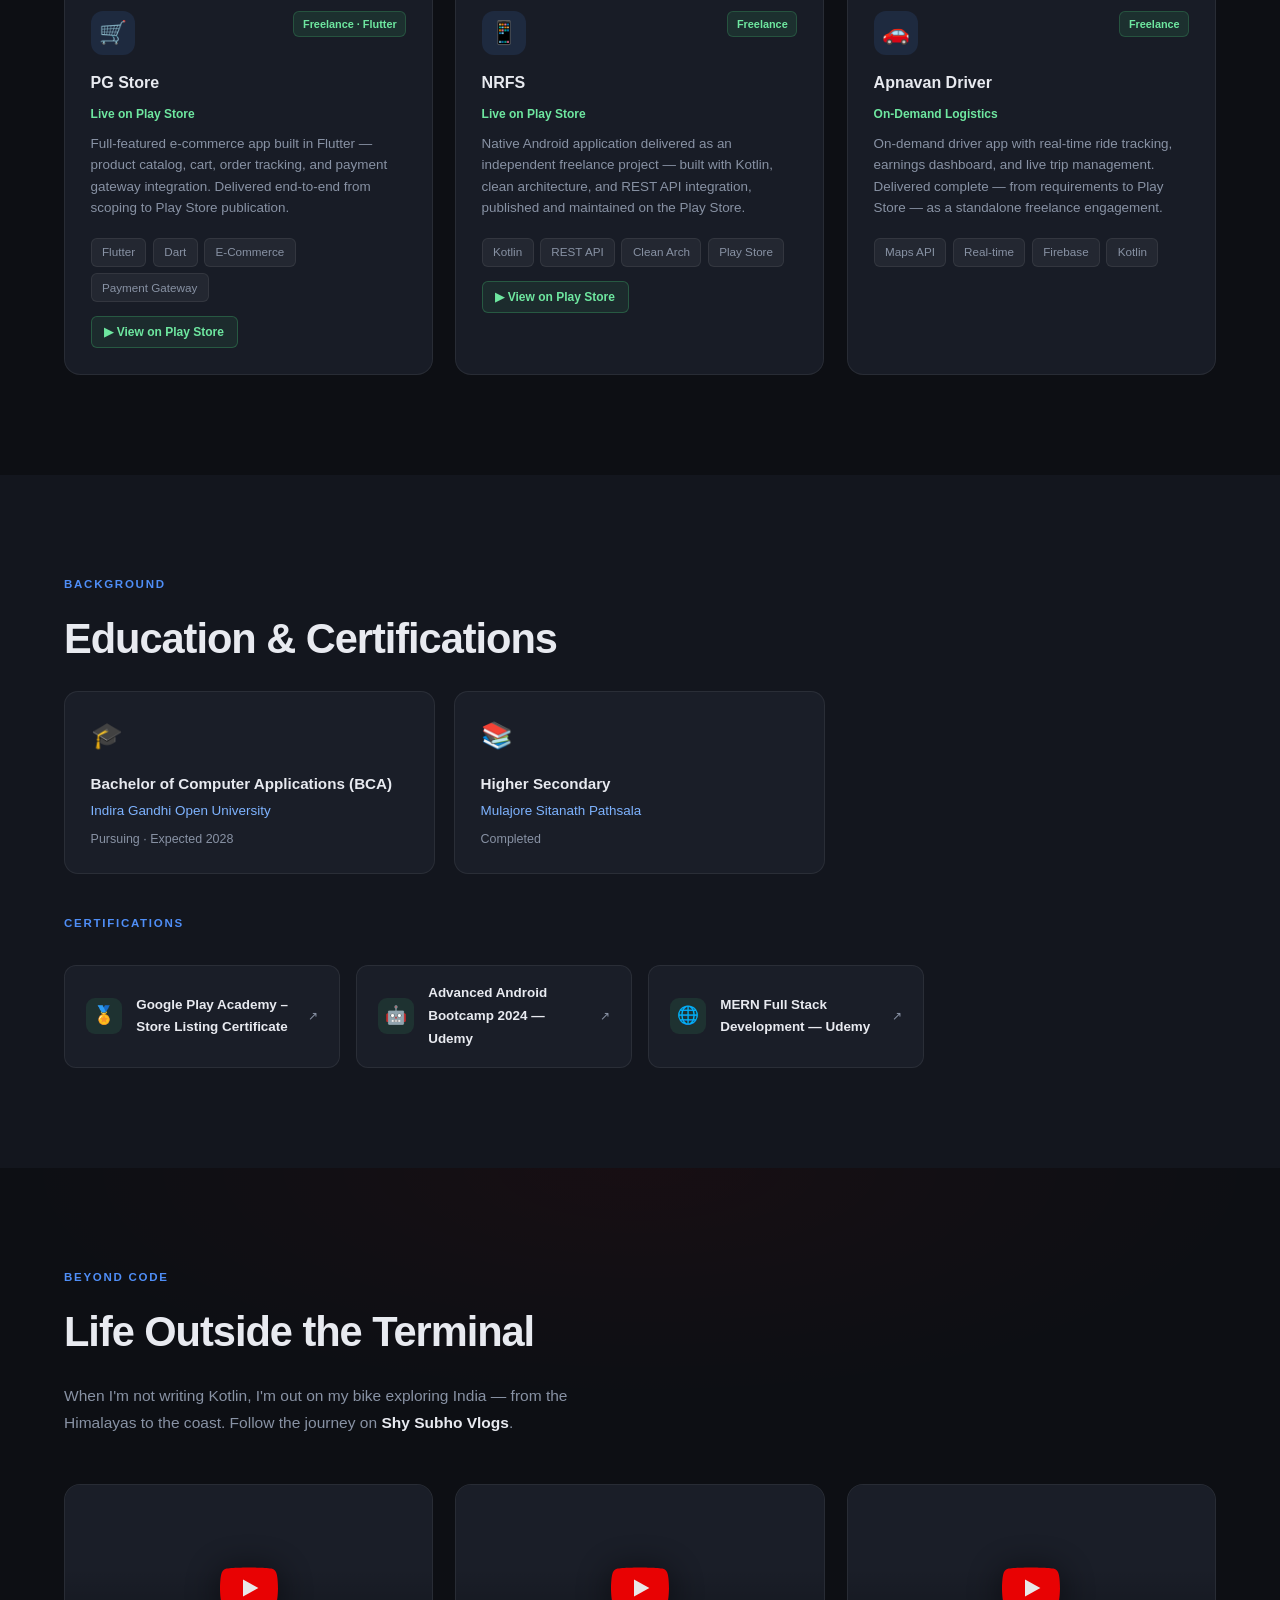
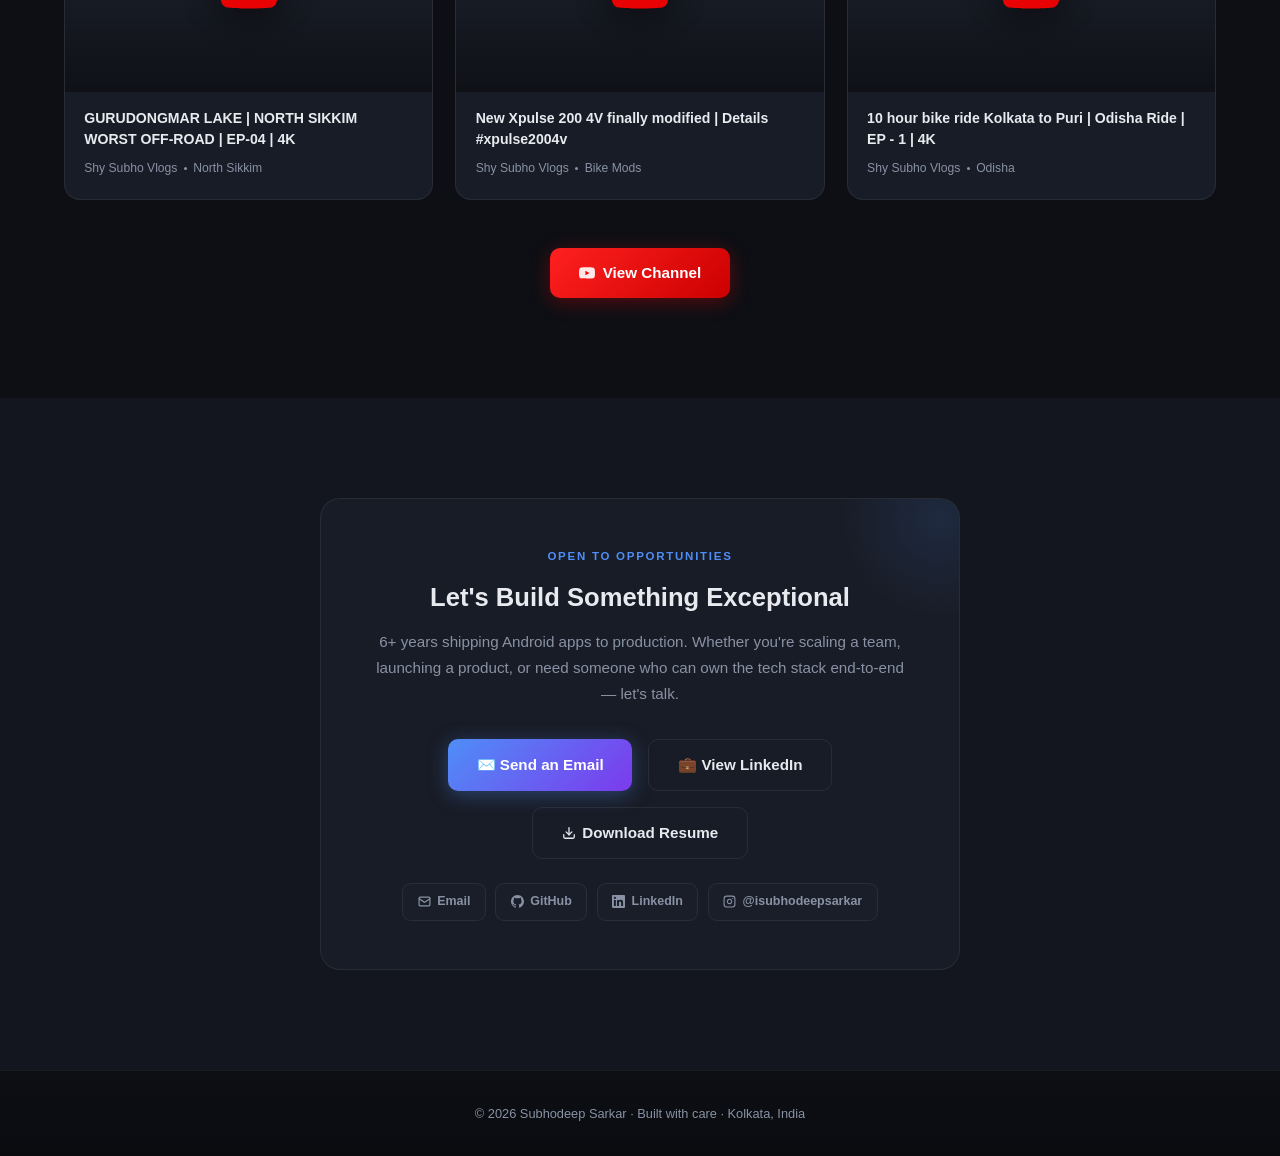
==== commit 46a111bf: "Add Hobbies section with YouTube video thumbnails - New #hobbies section between Education and Conta" ====
--- a/index.html
+++ b/index.html
@@ -4,7 +4,7 @@
   <meta charset="UTF-8" />
   <meta name="viewport" content="width=device-width, initial-scale=1.0"/>
   <!-- Security: Content Security Policy -->
-  <meta http-equiv="Content-Security-Policy" content="default-src 'self'; script-src 'unsafe-inline'; style-src 'unsafe-inline' https://fonts.googleapis.com https://cdn.jsdelivr.net; img-src 'self' data: https://cdn.jsdelivr.net; font-src https://fonts.gstatic.com https://cdn.jsdelivr.net; connect-src 'none'; base-uri 'self'; form-action 'self';">
+  <meta http-equiv="Content-Security-Policy" content="default-src 'self'; script-src 'unsafe-inline'; style-src 'unsafe-inline' https://fonts.googleapis.com https://cdn.jsdelivr.net; img-src 'self' data: https://cdn.jsdelivr.net https://img.youtube.com; font-src https://fonts.gstatic.com https://cdn.jsdelivr.net; connect-src 'none'; base-uri 'self'; form-action 'self';">
   <!-- Security: Referrer policy — don't leak URL to third-party sites -->
   <meta name="referrer" content="strict-origin-when-cross-origin">
   <!-- Security: Prevent MIME-type sniffing (supported in some browsers via meta) -->
@@ -425,8 +425,103 @@
     .cert-arrow { margin-left: auto; font-size: 0.75rem; color: var(--muted); flex-shrink: 0; transition: color 0.2s; }
     .cert-card:hover .cert-arrow { color: #6ee7a0; }
 
+    /* ---- HOBBIES ---- */
+    #hobbies {
+      background: var(--bg);
+      position: relative;
+    }
+    #hobbies::before {
+      content: '';
+      position: absolute; inset: 0;
+      background: radial-gradient(ellipse 70% 40% at 50% 0%, rgba(255,0,0,0.045) 0%, transparent 70%);
+      pointer-events: none;
+    }
+    .yt-grid {
+      display: grid;
+      grid-template-columns: repeat(auto-fill, minmax(300px, 1fr));
+      gap: 1.4rem;
+    }
+    .yt-card {
+      border-radius: 16px;
+      overflow: hidden;
+      background: var(--card);
+      border: 1px solid var(--border);
+      text-decoration: none;
+      display: block;
+      transition: transform 0.35s cubic-bezier(0.22,1,0.36,1), box-shadow 0.35s, border-color 0.3s;
+      opacity: 0; transform: translateY(20px);
+    }
+    .yt-card.visible { opacity: 1; transform: translateY(0); }
+    .yt-card:hover {
+      transform: translateY(-6px) scale(1.015);
+      box-shadow: 0 24px 52px rgba(0,0,0,0.5), 0 0 0 1px rgba(255,60,60,0.2);
+      border-color: rgba(255,60,60,0.28);
+    }
+    .yt-thumb {
+      position: relative;
+      aspect-ratio: 16 / 9;
+      overflow: hidden;
+      background: var(--bg3);
+    }
+    .yt-thumb img {
+      width: 100%; height: 100%;
+      object-fit: cover; display: block;
+      transition: transform 0.4s cubic-bezier(0.22,1,0.36,1), filter 0.35s;
+    }
+    .yt-card:hover .yt-thumb img {
+      transform: scale(1.07);
+      filter: brightness(0.6);
+    }
+    .yt-play {
+      position: absolute; inset: 0;
+      display: flex; align-items: center; justify-content: center;
+      background: linear-gradient(to top, rgba(0,0,0,0.45) 0%, transparent 60%);
+      transition: background 0.3s;
+    }
+    .yt-card:hover .yt-play {
+      background: linear-gradient(to top, rgba(0,0,0,0.6) 0%, rgba(0,0,0,0.1) 60%);
+    }
+    .yt-play svg {
+      width: 58px; height: 58px;
+      filter: drop-shadow(0 4px 18px rgba(0,0,0,0.7));
+      transition: transform 0.3s cubic-bezier(0.22,1,0.36,1), opacity 0.25s;
+      opacity: 0.9;
+    }
+    .yt-card:hover .yt-play svg {
+      transform: scale(1.18);
+      opacity: 1;
+    }
+    .yt-info { padding: 1rem 1.2rem 1.3rem; }
+    .yt-title {
+      font-size: 0.88rem; font-weight: 600;
+      color: var(--text); line-height: 1.5;
+      display: -webkit-box;
+      -webkit-line-clamp: 2;
+      -webkit-box-orient: vertical;
+      overflow: hidden;
+    }
+    .yt-meta {
+      margin-top: 0.5rem;
+      font-size: 0.76rem; color: var(--muted);
+      display: flex; align-items: center; gap: 0.4rem;
+    }
+    .yt-dot { width: 3px; height: 3px; border-radius: 50%; background: var(--muted); }
+    .yt-cta-row {
+      margin-top: 3rem;
+      display: flex; justify-content: center;
+    }
+    .btn-yt {
+      background: linear-gradient(135deg, #ff2020, #cc0000);
+      color: #fff;
+      box-shadow: 0 4px 20px rgba(255,0,0,0.3);
+    }
+    .btn-yt:hover {
+      box-shadow: 0 6px 30px rgba(255,0,0,0.55);
+      opacity: 0.92;
+    }
+
     /* ---- CONTACT ---- */
-    #contact { background: var(--bg); }
+    #contact { background: var(--bg2); }
     .contact-card {
       max-width: 640px;
       background: var(--card);
@@ -954,6 +1049,7 @@
     <li><a href="#experience">Experience</a></li>
     <li><a href="#projects">Projects</a></li>
     <li><a href="#education">Education</a></li>
+    <li><a href="#hobbies">Hobbies</a></li>
     <li><a href="#contact">Contact</a></li>
   </ul>
   <a href="mailto:subhodeepsarkar909@gmail.com" class="nav-cta">Hire Me</a>
@@ -1678,6 +1774,100 @@
         <div class="cert-arrow">↗</div>
       </a>
     </div>
+  </div>
+</section>
+
+<!-- HOBBIES -->
+<section id="hobbies">
+  <div class="reveal">
+    <div class="section-label">Beyond Code</div>
+    <h2 class="section-title">Life Outside the Terminal</h2>
+    <p class="section-desc">When I'm not writing Kotlin, I'm out on my bike exploring India — from the Himalayas to the coast. Follow the journey on <strong style="color:var(--text)">Shy Subho Vlogs</strong>.</p>
+  </div>
+  <div class="yt-grid">
+
+    <!-- Video 1 -->
+    <a class="yt-card reveal" href="https://youtu.be/0r9VabDbFcA" target="_blank" rel="noopener noreferrer">
+      <div class="yt-thumb">
+        <img src="https://img.youtube.com/vi/0r9VabDbFcA/maxresdefault.jpg"
+             alt="GURUDONGMAR LAKE | NORTH SIKKIM WORST OFF-ROAD | EP-04 | 4K"
+             loading="lazy"
+             onerror="this.src='https://img.youtube.com/vi/0r9VabDbFcA/hqdefault.jpg'">
+        <div class="yt-play">
+          <svg viewBox="0 0 68 48" xmlns="http://www.w3.org/2000/svg">
+            <path d="M66.52 7.74c-.78-2.93-2.49-5.41-5.42-6.19C55.79.13 34 0 34 0S12.21.13 6.9 1.55c-2.93.78-4.63 3.26-5.42 6.19C.06 13.05 0 24 0 24s.06 10.95 1.48 16.26c.78 2.93 2.49 5.41 5.42 6.19C12.21 47.87 34 48 34 48s21.79-.13 27.1-1.55c2.93-.78 4.64-3.26 5.42-6.19C67.94 34.95 68 24 68 24s-.06-10.95-1.48-16.26z" fill="#ff0000"/>
+            <path d="M45 24 27 14v20" fill="#fff"/>
+          </svg>
+        </div>
+      </div>
+      <div class="yt-info">
+        <div class="yt-title">GURUDONGMAR LAKE | NORTH SIKKIM WORST OFF-ROAD | EP-04 | 4K</div>
+        <div class="yt-meta">
+          <span>Shy Subho Vlogs</span>
+          <span class="yt-dot"></span>
+          <span>North Sikkim</span>
+        </div>
+      </div>
+    </a>
+
+    <!-- Video 2 -->
+    <a class="yt-card reveal" href="https://youtu.be/4BABJqHUoOg" target="_blank" rel="noopener noreferrer">
+      <div class="yt-thumb">
+        <img src="https://img.youtube.com/vi/4BABJqHUoOg/maxresdefault.jpg"
+             alt="New Xpulse2004v finally modified | Details #xpulse2004v"
+             loading="lazy"
+             onerror="this.src='https://img.youtube.com/vi/4BABJqHUoOg/hqdefault.jpg'">
+        <div class="yt-play">
+          <svg viewBox="0 0 68 48" xmlns="http://www.w3.org/2000/svg">
+            <path d="M66.52 7.74c-.78-2.93-2.49-5.41-5.42-6.19C55.79.13 34 0 34 0S12.21.13 6.9 1.55c-2.93.78-4.63 3.26-5.42 6.19C.06 13.05 0 24 0 24s.06 10.95 1.48 16.26c.78 2.93 2.49 5.41 5.42 6.19C12.21 47.87 34 48 34 48s21.79-.13 27.1-1.55c2.93-.78 4.64-3.26 5.42-6.19C67.94 34.95 68 24 68 24s-.06-10.95-1.48-16.26z" fill="#ff0000"/>
+            <path d="M45 24 27 14v20" fill="#fff"/>
+          </svg>
+        </div>
+      </div>
+      <div class="yt-info">
+        <div class="yt-title">New Xpulse 200 4V finally modified | Details #xpulse2004v</div>
+        <div class="yt-meta">
+          <span>Shy Subho Vlogs</span>
+          <span class="yt-dot"></span>
+          <span>Bike Mods</span>
+        </div>
+      </div>
+    </a>
+
+    <!-- Video 3 -->
+    <a class="yt-card reveal" href="https://youtu.be/uv6KWXEN8Mw" target="_blank" rel="noopener noreferrer">
+      <div class="yt-thumb">
+        <img src="https://img.youtube.com/vi/uv6KWXEN8Mw/maxresdefault.jpg"
+             alt="10 hour bike ride Kolkata to Puri | Odisha Ride | EP - 1 | 4K"
+             loading="lazy"
+             onerror="this.src='https://img.youtube.com/vi/uv6KWXEN8Mw/hqdefault.jpg'">
+        <div class="yt-play">
+          <svg viewBox="0 0 68 48" xmlns="http://www.w3.org/2000/svg">
+            <path d="M66.52 7.74c-.78-2.93-2.49-5.41-5.42-6.19C55.79.13 34 0 34 0S12.21.13 6.9 1.55c-2.93.78-4.63 3.26-5.42 6.19C.06 13.05 0 24 0 24s.06 10.95 1.48 16.26c.78 2.93 2.49 5.41 5.42 6.19C12.21 47.87 34 48 34 48s21.79-.13 27.1-1.55c2.93-.78 4.64-3.26 5.42-6.19C67.94 34.95 68 24 68 24s-.06-10.95-1.48-16.26z" fill="#ff0000"/>
+            <path d="M45 24 27 14v20" fill="#fff"/>
+          </svg>
+        </div>
+      </div>
+      <div class="yt-info">
+        <div class="yt-title">10 hour bike ride Kolkata to Puri | Odisha Ride | EP - 1 | 4K</div>
+        <div class="yt-meta">
+          <span>Shy Subho Vlogs</span>
+          <span class="yt-dot"></span>
+          <span>Odisha</span>
+        </div>
+      </div>
+    </a>
+
+  </div>
+
+  <div class="yt-cta-row reveal">
+    <a href="https://www.youtube.com/@ShySubhoVlogs" target="_blank" rel="noopener noreferrer" class="btn btn-yt">
+      <svg width="16" height="16" viewBox="0 0 68 48" style="vertical-align:middle">
+        <path d="M66.52 7.74c-.78-2.93-2.49-5.41-5.42-6.19C55.79.13 34 0 34 0S12.21.13 6.9 1.55c-2.93.78-4.63 3.26-5.42 6.19C.06 13.05 0 24 0 24s.06 10.95 1.48 16.26c.78 2.93 2.49 5.41 5.42 6.19C12.21 47.87 34 48 34 48s21.79-.13 27.1-1.55c2.93-.78 4.64-3.26 5.42-6.19C67.94 34.95 68 24 68 24s-.06-10.95-1.48-16.26z" fill="#fff" fill-opacity="0.9"/>
+        <path d="M45 24 27 14v20" fill="#ff0000"/>
+      </svg>
+      View Channel
+    </a>
   </div>
 </section>
 
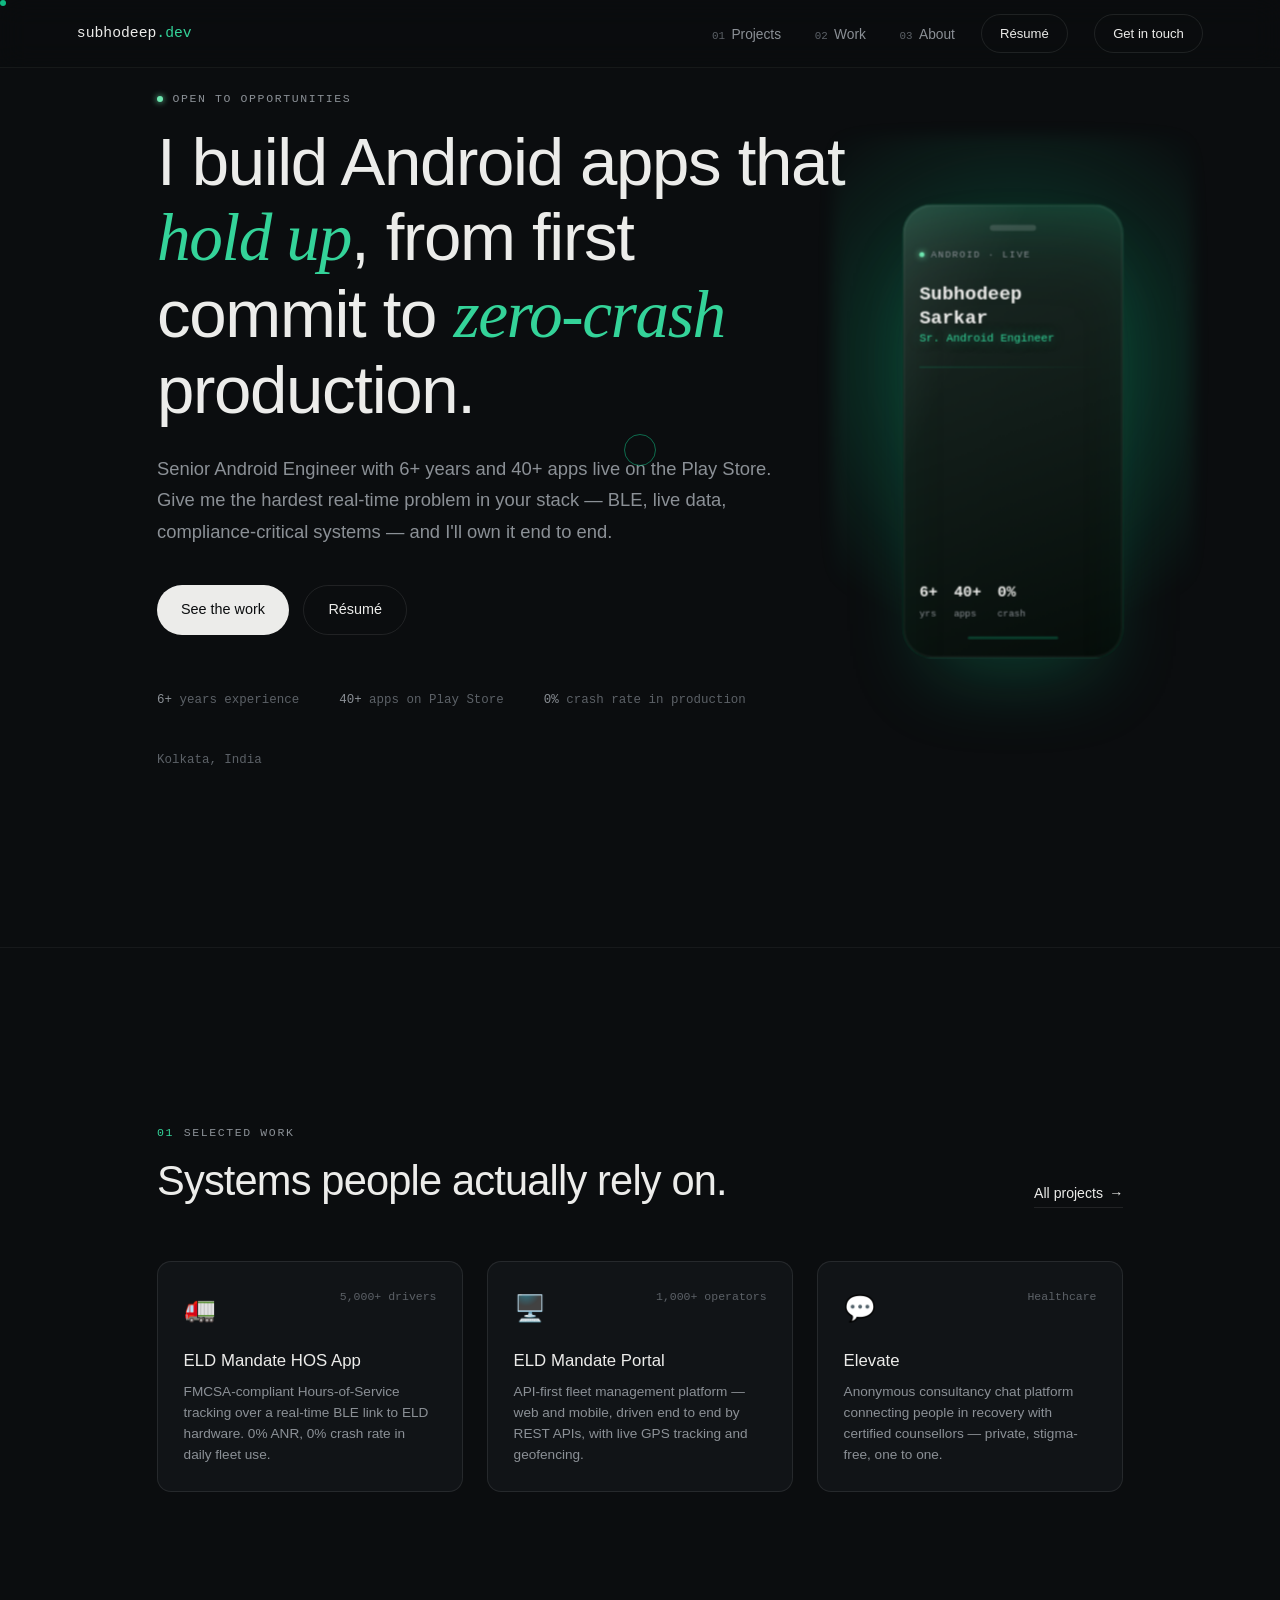
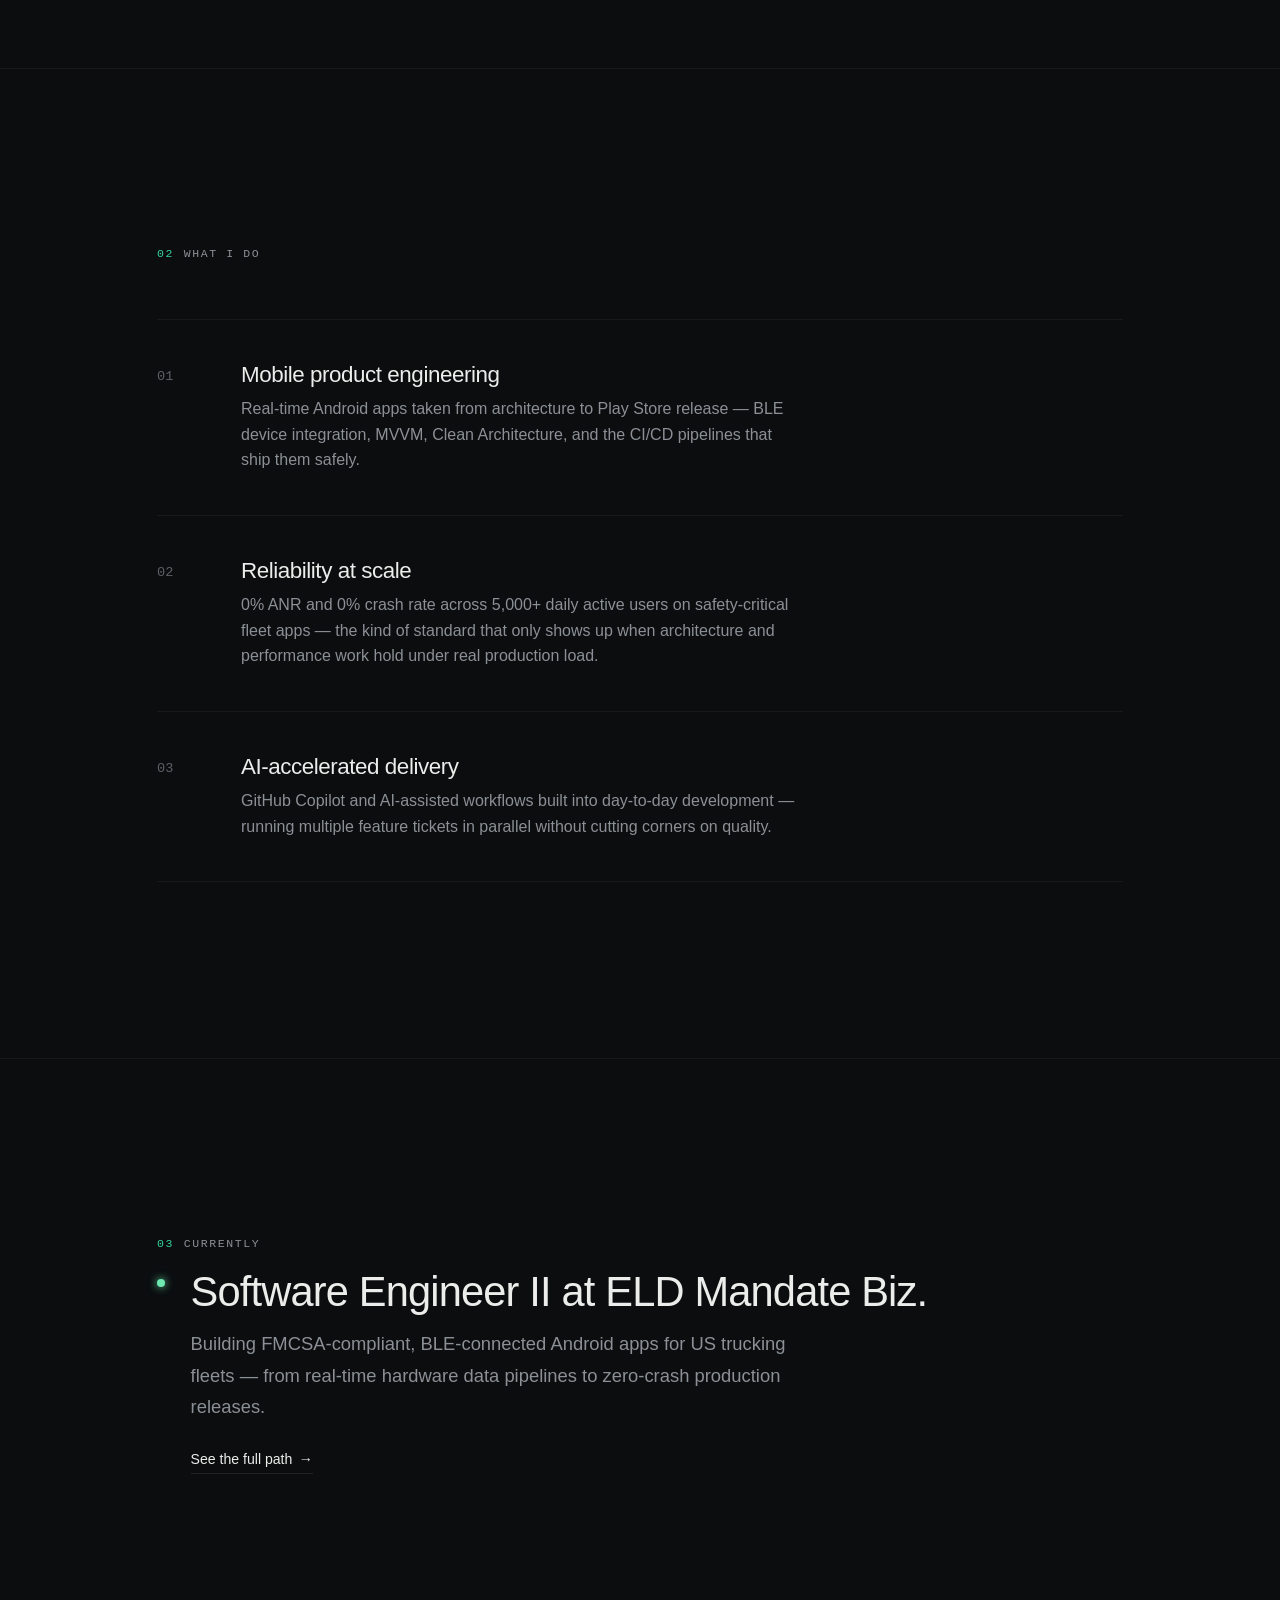
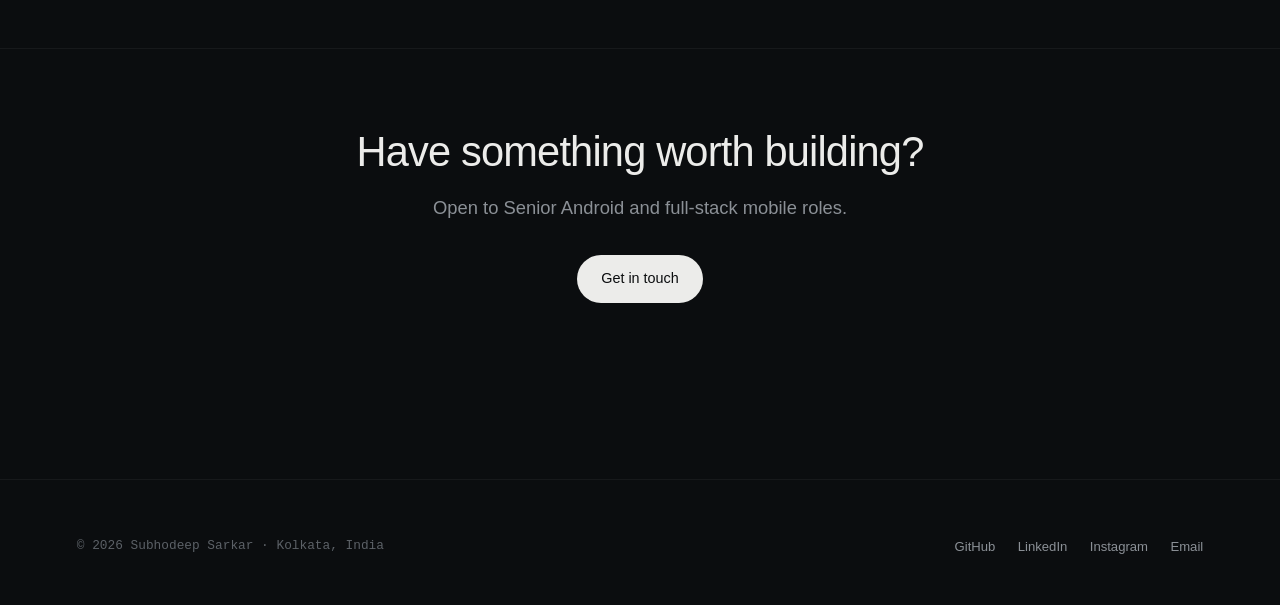
==== commit caeb11c8: "updated v2.0" ====
--- a/index.html
+++ b/index.html
@@ -1,2167 +1,233 @@
 <!DOCTYPE html>
 <html lang="en">
 <head>
-  <meta charset="UTF-8" />
-  <meta name="viewport" content="width=device-width, initial-scale=1.0"/>
-  <!-- Security: Content Security Policy -->
-  <meta http-equiv="Content-Security-Policy" content="default-src 'self'; script-src 'unsafe-inline'; style-src 'unsafe-inline' https://fonts.googleapis.com https://cdn.jsdelivr.net; img-src 'self' data: https://cdn.jsdelivr.net https://img.youtube.com; font-src https://fonts.gstatic.com https://cdn.jsdelivr.net; connect-src 'none'; base-uri 'self'; form-action 'self';">
-  <!-- Security: Referrer policy — don't leak URL to third-party sites -->
-  <meta name="referrer" content="strict-origin-when-cross-origin">
-  <!-- Security: Prevent MIME-type sniffing (supported in some browsers via meta) -->
-  <meta http-equiv="X-Content-Type-Options" content="nosniff">
-  <title>Subhodeep Sarkar — Android Engineer</title>
-  <link rel="preconnect" href="https://fonts.googleapis.com">
-  <link rel="preconnect" href="https://fonts.gstatic.com" crossorigin>
-  <link href="https://fonts.googleapis.com/css2?family=Inter:wght@300;400;500;600;700;800&family=JetBrains+Mono:wght@400;500&display=swap" rel="stylesheet">
-  <style>
-    *, *::before, *::after { box-sizing: border-box; margin: 0; padding: 0; }
-
-    :root {
-      --bg: #0d0f14;
-      --bg2: #13161e;
-      --bg3: #1a1e28;
-      --card: #181c26;
-      --border: rgba(255,255,255,0.07);
-      --accent: #4f8ef7;
-      --accent2: #7c3aed;
-      --accent-glow: rgba(79,142,247,0.18);
-      --text: #e8eaf0;
-      --muted: #8892a4;
-      --tag-bg: rgba(79,142,247,0.12);
-      --tag-color: #7eb3ff;
-      --timeline-line: rgba(79,142,247,0.25);
-    }
-
-    html { scroll-behavior: smooth; }
-
-    body {
-      font-family: 'Inter', sans-serif;
-      background: var(--bg);
-      color: var(--text);
-      line-height: 1.7;
-      overflow-x: hidden;
-    }
-
-    /* ---- SCROLLBAR ---- */
-    ::-webkit-scrollbar { width: 6px; }
-    ::-webkit-scrollbar-track { background: var(--bg); }
-    ::-webkit-scrollbar-thumb { background: var(--accent); border-radius: 3px; }
-
-    /* ---- NAV ---- */
-    nav {
-      position: fixed; top: 0; left: 0; right: 0; z-index: 100;
-      display: flex; align-items: center; justify-content: space-between;
-      padding: 0 5%;
-      height: 64px;
-      background: rgba(13,15,20,0.82);
-      backdrop-filter: blur(18px);
-      border-bottom: 1px solid var(--border);
-      transition: background 0.3s;
-    }
-    .nav-logo {
-      font-weight: 700; font-size: 1.1rem; letter-spacing: 0.01em;
-      background: linear-gradient(135deg, var(--accent), var(--accent2));
-      -webkit-background-clip: text; -webkit-text-fill-color: transparent;
-    }
-    .nav-links { display: flex; gap: 2rem; list-style: none; }
-    .nav-links a {
-      color: var(--muted); text-decoration: none; font-size: 0.88rem;
-      font-weight: 500; letter-spacing: 0.02em;
-      transition: color 0.2s;
-      position: relative;
-    }
-    .nav-links a::after {
-      content: ''; position: absolute; bottom: -3px; left: 0;
-      width: 0; height: 2px;
-      background: var(--accent);
-      transition: width 0.25s;
-      border-radius: 1px;
-    }
-    .nav-links a:hover { color: var(--text); }
-    .nav-links a:hover::after { width: 100%; }
-    .nav-cta {
-      padding: 0.45rem 1.2rem;
-      background: linear-gradient(135deg, var(--accent), var(--accent2));
-      border: none; border-radius: 8px; color: #fff; cursor: pointer;
-      font-size: 0.85rem; font-weight: 600; text-decoration: none;
-      transition: opacity 0.2s, transform 0.2s;
-    }
-    .nav-cta:hover { opacity: 0.88; transform: translateY(-1px); }
-    .hamburger { display: none; flex-direction: column; gap: 5px; cursor: pointer; }
-    .hamburger span { width: 24px; height: 2px; background: var(--text); border-radius: 2px; transition: 0.3s; }
-
-    /* ---- HERO ---- */
-    #hero {
-      min-height: 100vh;
-      display: flex; align-items: center;
-      padding: 80px 5% 60px;
-      position: relative;
-      overflow: hidden;
-    }
-    .hero-bg {
-      position: absolute; inset: 0; z-index: 0;
-      background:
-        radial-gradient(ellipse 60% 50% at 70% 40%, rgba(79,142,247,0.10) 0%, transparent 70%),
-        radial-gradient(ellipse 40% 40% at 20% 70%, rgba(124,58,237,0.08) 0%, transparent 70%);
-    }
-    .hero-grid {
-      position: absolute; inset: 0;
-      background-image:
-        linear-gradient(rgba(255,255,255,0.025) 1px, transparent 1px),
-        linear-gradient(90deg, rgba(255,255,255,0.025) 1px, transparent 1px);
-      background-size: 60px 60px;
-      mask-image: radial-gradient(ellipse 80% 60% at 50% 50%, black 40%, transparent 100%);
-    }
-    .hero-content { position: relative; z-index: 1; max-width: 780px; }
-    .hero-badge {
-      display: inline-flex; align-items: center; gap: 0.5rem;
-      padding: 0.3rem 0.9rem;
-      background: var(--tag-bg);
-      border: 1px solid rgba(79,142,247,0.3);
-      border-radius: 50px;
-      font-size: 0.78rem; font-weight: 500; color: var(--tag-color);
-      margin-bottom: 1.6rem;
-      animation: fadeInDown 0.6s ease both;
-    }
-    .hero-badge .dot {
-      width: 7px; height: 7px; border-radius: 50%;
-      background: #4ade80;
-      box-shadow: 0 0 6px #4ade80;
-      animation: pulse 2s infinite;
-    }
-    @keyframes pulse { 0%,100%{opacity:1} 50%{opacity:0.4} }
-
-    h1 {
-      font-size: clamp(2.5rem, 6vw, 4.5rem);
-      font-weight: 800;
-      line-height: 1.08;
-      letter-spacing: -0.03em;
-      animation: fadeInDown 0.7s 0.1s ease both;
-    }
-    .gradient-text {
-      background: linear-gradient(135deg, var(--accent) 0%, #a78bfa 60%, #ec4899 100%);
-      -webkit-background-clip: text; -webkit-text-fill-color: transparent;
-    }
-    .hero-sub {
-      font-size: clamp(1rem, 2vw, 1.2rem);
-      color: var(--muted);
-      max-width: 560px;
-      margin: 1.2rem 0 2.4rem;
-      animation: fadeInDown 0.7s 0.2s ease both;
-    }
-    .hero-actions {
-      display: flex; gap: 1rem; flex-wrap: wrap;
-      animation: fadeInDown 0.7s 0.3s ease both;
-    }
-    .btn {
-      padding: 0.75rem 1.8rem; border-radius: 10px;
-      font-size: 0.95rem; font-weight: 600;
-      cursor: pointer; text-decoration: none;
-      transition: transform 0.2s, box-shadow 0.2s, opacity 0.2s;
-      display: inline-flex; align-items: center; gap: 0.5rem;
-    }
-    .btn:hover { transform: translateY(-2px); }
-    .btn-primary {
-      background: linear-gradient(135deg, var(--accent), var(--accent2));
-      color: #fff;
-      box-shadow: 0 4px 20px rgba(79,142,247,0.35);
-    }
-    .btn-primary:hover { box-shadow: 0 6px 28px rgba(79,142,247,0.5); }
-    .btn-ghost {
-      background: transparent;
-      border: 1px solid var(--border);
-      color: var(--text);
-    }
-    .btn-ghost:hover { border-color: var(--accent); color: var(--accent); }
-
-    .hero-stats {
-      display: flex; gap: 2.5rem; flex-wrap: wrap;
-      margin-top: 3.5rem;
-      animation: fadeInDown 0.7s 0.4s ease both;
-    }
-    .stat-item { }
-    .stat-num {
-      font-size: 1.9rem; font-weight: 800; line-height: 1;
-      background: linear-gradient(135deg, var(--accent), #a78bfa);
-      -webkit-background-clip: text; -webkit-text-fill-color: transparent;
-    }
-    .stat-label { font-size: 0.78rem; color: var(--muted); margin-top: 0.25rem; }
-
-    /* ---- SECTIONS ---- */
-    section { padding: 100px 5%; }
-    .section-label {
-      font-size: 0.72rem; font-weight: 600;
-      letter-spacing: 0.15em; text-transform: uppercase;
-      color: var(--accent);
-      margin-bottom: 0.6rem;
-    }
-    .section-title {
-      font-size: clamp(1.8rem, 4vw, 2.6rem);
-      font-weight: 800; letter-spacing: -0.025em;
-      margin-bottom: 1rem;
-    }
-    .section-desc {
-      color: var(--muted); max-width: 560px;
-      margin-bottom: 3rem; font-size: 0.97rem;
-    }
-
-    /* ---- ABOUT ---- */
-    #about { background: var(--bg2); }
-    .about-grid {
-      display: grid;
-      grid-template-columns: 1fr 1fr;
-      gap: 4rem;
-      align-items: start;
-    }
-    .about-text p {
-      color: var(--muted); margin-bottom: 1rem; font-size: 0.97rem;
-    }
-    .about-text p span { color: var(--text); font-weight: 500; }
-    .contact-list { margin-top: 1.8rem; display: flex; flex-direction: column; gap: 0.75rem; }
-    .contact-item {
-      display: flex; align-items: center; gap: 0.75rem;
-      color: var(--muted); font-size: 0.88rem;
-    }
-    .contact-item .icon {
-      width: 34px; height: 34px; border-radius: 8px;
-      background: var(--tag-bg);
-      display: flex; align-items: center; justify-content: center;
-      font-size: 1rem; flex-shrink: 0;
-    }
-    .contact-item a { color: var(--tag-color); text-decoration: none; }
-    .contact-item a:hover { text-decoration: underline; }
-
-    /* ---- SKILLS ---- */
-    #skills { background: var(--bg); }
-    .skills-grid { display: flex; flex-direction: column; gap: 2.2rem; }
-    .skill-cat-label {
-      font-size: 0.78rem; font-weight: 600;
-      letter-spacing: 0.1em; text-transform: uppercase;
-      color: var(--muted); margin-bottom: 0.9rem;
-    }
-    .tags { display: flex; flex-wrap: wrap; gap: 0.6rem; }
-    .tag {
-      padding: 0.42rem 1rem;
-      border-radius: 8px;
-      font-size: 0.82rem; font-weight: 500;
-      font-family: 'JetBrains Mono', monospace;
-      background: var(--tag-bg);
-      color: var(--tag-color);
-      border: 1px solid rgba(79,142,247,0.18);
-      transition: background 0.2s, transform 0.2s, border-color 0.2s;
-      cursor: default;
-    }
-    .tag:hover {
-      background: rgba(79,142,247,0.22);
-      border-color: rgba(79,142,247,0.45);
-      transform: translateY(-2px);
-    }
-    .tag.green { background: rgba(74,222,128,0.1); color: #6ee7a0; border-color: rgba(74,222,128,0.2); }
-    .tag.green:hover { background: rgba(74,222,128,0.2); border-color: rgba(74,222,128,0.45); }
-    .tag.purple { background: rgba(167,139,250,0.12); color: #c4b5fd; border-color: rgba(167,139,250,0.22); }
-    .tag.purple:hover { background: rgba(167,139,250,0.22); border-color: rgba(167,139,250,0.45); }
-    .tag.orange { background: rgba(251,146,60,0.12); color: #fda96c; border-color: rgba(251,146,60,0.22); }
-    .tag.orange:hover { background: rgba(251,146,60,0.22); border-color: rgba(251,146,60,0.45); }
-    .tag.pink { background: rgba(236,72,153,0.10); color: #f0abcf; border-color: rgba(236,72,153,0.2); }
-    .tag.pink:hover { background: rgba(236,72,153,0.2); border-color: rgba(236,72,153,0.45); }
-
-    /* ---- EXPERIENCE ---- */
-    #experience { background: var(--bg2); }
-    .timeline { position: relative; padding-left: 2.5rem; --line-progress: 0; }
-    /* Faded background track */
-    .timeline::before {
-      content: '';
-      position: absolute; left: 0; top: 8px; bottom: 0;
-      width: 2px;
-      background: linear-gradient(180deg, rgba(79,142,247,0.15), rgba(124,58,237,0.1), transparent);
-      border-radius: 1px;
-    }
-    /* Animated fill line — draws downward as user scrolls */
-    .timeline::after {
-      content: '';
-      position: absolute; left: 0; top: 8px;
-      width: 2px; height: calc(100% - 8px);
-      background: linear-gradient(180deg, var(--accent), var(--accent2), #ec4899);
-      border-radius: 1px;
-      transform-origin: top center;
-      transform: scaleY(var(--line-progress, 0));
-      box-shadow: 0 0 10px rgba(79,142,247,0.55), 0 0 20px rgba(79,142,247,0.2);
-    }
-    .timeline-item {
-      position: relative;
-      margin-bottom: 3rem;
-      opacity: 0; transform: translateX(-24px);
-      transition: opacity 0.65s cubic-bezier(0.22, 1, 0.36, 1), transform 0.65s cubic-bezier(0.22, 1, 0.36, 1);
-    }
-    .timeline-item.visible { opacity: 1; transform: translateX(0); }
-    .timeline-dot {
-      position: absolute; left: -2.5rem;
-      width: 14px; height: 14px;
-      border-radius: 50%;
-      background: var(--bg2);
-      border: 2px solid var(--accent);
-      top: 6px;
-      margin-left: -6px;
-      box-shadow: 0 0 10px rgba(79,142,247,0.4);
-    }
-    .timeline-header { display: flex; flex-wrap: wrap; gap: 0.5rem 1rem; align-items: baseline; margin-bottom: 0.3rem; }
-    .job-title { font-size: 1.1rem; font-weight: 700; }
-    .job-company-row { display: flex; align-items: center; gap: 0.7rem; margin-bottom: 0.5rem; }
-    .company-logo {
-      width: 36px; height: 36px; border-radius: 8px;
-      overflow: hidden; flex-shrink: 0;
-      border: 1px solid var(--border);
-      display: flex; align-items: center; justify-content: center;
-    }
-    .company-logo img { width: 100%; height: 100%; object-fit: contain; }
-    .job-company {
-      font-size: 0.88rem; font-weight: 600;
-      color: var(--tag-color);
-    }
-    .job-meta {
-      display: flex; flex-wrap: wrap; gap: 0.5rem 1.2rem;
-      margin-bottom: 0.9rem;
-    }
-    .job-location, .job-date {
-      font-size: 0.8rem; color: var(--muted);
-      display: flex; align-items: center; gap: 0.3rem;
-    }
-    .job-bullets { list-style: none; display: flex; flex-direction: column; gap: 0.5rem; }
-    .job-bullets li {
-      font-size: 0.88rem; color: var(--muted);
-      padding-left: 1.2rem; position: relative;
-    }
-    .job-bullets li::before {
-      content: '›'; position: absolute; left: 0;
-      color: var(--accent); font-weight: 700;
-    }
-    .job-bullets li span { color: var(--text); font-weight: 500; }
-
-    /* ---- PROJECTS ---- */
-    #projects { background: var(--bg); }
-    .projects-grid {
-      display: grid;
-      grid-template-columns: repeat(auto-fill, minmax(290px, 1fr));
-      gap: 1.4rem;
-    }
-    .project-card {
-      background: var(--card);
-      border: 1px solid var(--border);
-      border-radius: 16px;
-      padding: 1.6rem;
-      transition: border-color 0.25s, transform 0.25s, box-shadow 0.25s;
-      position: relative; overflow: hidden;
-      opacity: 0; transform: translateY(20px);
-    }
-    .project-card.visible { opacity: 1; transform: translateY(0); }
-    .project-card::before {
-      content: '';
-      position: absolute; top: 0; left: 0; right: 0; height: 2px;
-      background: linear-gradient(90deg, var(--accent), var(--accent2));
-      transform: scaleX(0); transform-origin: left;
-      transition: transform 0.3s;
-    }
-    .project-card:hover { border-color: rgba(79,142,247,0.3); transform: translateY(-4px); box-shadow: 0 12px 32px rgba(0,0,0,0.35); }
-    .project-card:hover::before { transform: scaleX(1); }
-    .project-icon {
-      width: 44px; height: 44px; border-radius: 12px;
-      background: var(--tag-bg);
-      display: flex; align-items: center; justify-content: center;
-      font-size: 1.4rem; margin-bottom: 1rem;
-    }
-    .project-name { font-size: 1rem; font-weight: 700; margin-bottom: 0.5rem; }
-    .project-desc { font-size: 0.84rem; color: var(--muted); margin-bottom: 1.2rem; line-height: 1.6; }
-    .project-tags { display: flex; flex-wrap: wrap; gap: 0.4rem; }
-    .project-tag {
-      padding: 0.22rem 0.65rem;
-      border-radius: 6px;
-      font-size: 0.73rem; font-weight: 500;
-      background: rgba(255,255,255,0.05);
-      color: var(--muted);
-      border: 1px solid var(--border);
-    }
-
-    /* ---- EDUCATION ---- */
-    #education { background: var(--bg2); }
-    .edu-grid { display: grid; grid-template-columns: repeat(auto-fill, minmax(280px, 1fr)); gap: 1.2rem; }
-    .edu-card {
-      background: var(--bg3);
-      border: 1px solid var(--border);
-      border-radius: 14px;
-      padding: 1.4rem 1.6rem;
-      transition: border-color 0.2s, transform 0.2s;
-      opacity: 0; transform: translateY(16px);
-    }
-    .edu-card.visible { opacity: 1; transform: translateY(0); }
-    .edu-card:hover { border-color: rgba(79,142,247,0.3); transform: translateY(-3px); }
-    .edu-icon { font-size: 1.6rem; margin-bottom: 0.8rem; }
-    .edu-degree { font-size: 0.95rem; font-weight: 700; margin-bottom: 0.2rem; }
-    .edu-school { font-size: 0.84rem; color: var(--tag-color); margin-bottom: 0.4rem; }
-    .edu-year { font-size: 0.78rem; color: var(--muted); }
-    .certs-grid { display: grid; grid-template-columns: repeat(auto-fill, minmax(240px, 1fr)); gap: 1rem; margin-top: 2rem; }
-    .cert-card {
-      background: var(--bg3);
-      border: 1px solid var(--border);
-      border-radius: 12px;
-      padding: 1rem 1.3rem;
-      display: flex; align-items: center; gap: 0.9rem;
-      transition: border-color 0.25s, transform 0.25s, box-shadow 0.25s;
-      opacity: 0; transform: translateY(16px);
-      text-decoration: none; color: inherit; cursor: pointer;
-    }
-    .cert-card.visible { opacity: 1; transform: translateY(0); }
-    .cert-card:hover {
-      border-color: rgba(74,222,128,0.5);
-      transform: translateY(-3px);
-      box-shadow: 0 8px 24px rgba(74,222,128,0.1);
-    }
-    .cert-badge {
-      width: 36px; height: 36px; border-radius: 9px;
-      background: rgba(74,222,128,0.1);
-      display: flex; align-items: center; justify-content: center;
-      font-size: 1.1rem; flex-shrink: 0;
-    }
-    .cert-name { font-size: 0.84rem; font-weight: 600; }
-    .cert-arrow { margin-left: auto; font-size: 0.75rem; color: var(--muted); flex-shrink: 0; transition: color 0.2s; }
-    .cert-card:hover .cert-arrow { color: #6ee7a0; }
-
-    /* ---- HOBBIES ---- */
-    #hobbies {
-      background: var(--bg);
-      position: relative;
-    }
-    #hobbies::before {
-      content: '';
-      position: absolute; inset: 0;
-      background: radial-gradient(ellipse 70% 40% at 50% 0%, rgba(255,0,0,0.045) 0%, transparent 70%);
-      pointer-events: none;
-    }
-    .yt-grid {
-      display: grid;
-      grid-template-columns: repeat(auto-fill, minmax(300px, 1fr));
-      gap: 1.4rem;
-    }
-    .yt-card {
-      border-radius: 16px;
-      overflow: hidden;
-      background: var(--card);
-      border: 1px solid var(--border);
-      text-decoration: none;
-      display: block;
-      transition: transform 0.35s cubic-bezier(0.22,1,0.36,1), box-shadow 0.35s, border-color 0.3s;
-      opacity: 0; transform: translateY(20px);
-    }
-    .yt-card.visible { opacity: 1; transform: translateY(0); }
-    .yt-card:hover {
-      transform: translateY(-6px) scale(1.015);
-      box-shadow: 0 24px 52px rgba(0,0,0,0.5), 0 0 0 1px rgba(255,60,60,0.2);
-      border-color: rgba(255,60,60,0.28);
-    }
-    .yt-thumb {
-      position: relative;
-      aspect-ratio: 16 / 9;
-      overflow: hidden;
-      background: var(--bg3);
-    }
-    .yt-thumb img {
-      width: 100%; height: 100%;
-      object-fit: cover; display: block;
-      transition: transform 0.4s cubic-bezier(0.22,1,0.36,1), filter 0.35s;
-    }
-    .yt-card:hover .yt-thumb img {
-      transform: scale(1.07);
-      filter: brightness(0.6);
-    }
-    .yt-play {
-      position: absolute; inset: 0;
-      display: flex; align-items: center; justify-content: center;
-      background: linear-gradient(to top, rgba(0,0,0,0.45) 0%, transparent 60%);
-      transition: background 0.3s;
-    }
-    .yt-card:hover .yt-play {
-      background: linear-gradient(to top, rgba(0,0,0,0.6) 0%, rgba(0,0,0,0.1) 60%);
-    }
-    .yt-play svg {
-      width: 58px; height: 58px;
-      filter: drop-shadow(0 4px 18px rgba(0,0,0,0.7));
-      transition: transform 0.3s cubic-bezier(0.22,1,0.36,1), opacity 0.25s;
-      opacity: 0.9;
-    }
-    .yt-card:hover .yt-play svg {
-      transform: scale(1.18);
-      opacity: 1;
-    }
-    .yt-info { padding: 1rem 1.2rem 1.3rem; }
-    .yt-title {
-      font-size: 0.88rem; font-weight: 600;
-      color: var(--text); line-height: 1.5;
-      display: -webkit-box;
-      -webkit-line-clamp: 2;
-      -webkit-box-orient: vertical;
-      overflow: hidden;
-    }
-    .yt-meta {
-      margin-top: 0.5rem;
-      font-size: 0.76rem; color: var(--muted);
-      display: flex; align-items: center; gap: 0.4rem;
-    }
-    .yt-dot { width: 3px; height: 3px; border-radius: 50%; background: var(--muted); }
-    .yt-cta-row {
-      margin-top: 3rem;
-      display: flex; justify-content: center;
-    }
-    .btn-yt {
-      background: linear-gradient(135deg, #ff2020, #cc0000);
-      color: #fff;
-      box-shadow: 0 4px 20px rgba(255,0,0,0.3);
-    }
-    .btn-yt:hover {
-      box-shadow: 0 6px 30px rgba(255,0,0,0.55);
-      opacity: 0.92;
-    }
-
-    /* ---- CONTACT ---- */
-    #contact { background: var(--bg2); }
-    .contact-card {
-      max-width: 640px;
-      background: var(--card);
-      border: 1px solid var(--border);
-      border-radius: 20px;
-      padding: 3rem;
-      text-align: center;
-      position: relative; overflow: hidden;
-    }
-    .contact-card::before {
-      content: '';
-      position: absolute; top: -80px; right: -80px;
-      width: 200px; height: 200px; border-radius: 50%;
-      background: radial-gradient(circle, rgba(79,142,247,0.12), transparent 70%);
-    }
-    .contact-card h3 { font-size: 1.6rem; font-weight: 800; margin-bottom: 0.6rem; }
-    .contact-card .contact-sub { color: var(--muted); font-size: 0.95rem; margin-bottom: 2rem; }
-    .contact-buttons { display: flex; justify-content: center; gap: 1rem; flex-wrap: wrap; margin-bottom: 0; }
-    .social-row {
-      display: flex; gap: 0.6rem; justify-content: center;
-      margin-top: 1.5rem; flex-wrap: wrap;
-    }
-    .social-btn {
-      height: 38px; padding: 0 0.9rem; border-radius: 9px;
-      background: var(--bg3);
-      border: 1px solid var(--border);
-      display: inline-flex; align-items: center; justify-content: center; gap: 0.4rem;
-      font-size: 0.78rem; font-weight: 600;
-      text-decoration: none; color: var(--muted);
-      transition: border-color 0.2s, color 0.2s, transform 0.2s;
-      white-space: nowrap;
-    }
-    .social-btn:hover { border-color: var(--accent); color: var(--accent); transform: translateY(-2px); }
-
-    /* ---- FOOTER ---- */
-    footer {
-      text-align: center; padding: 2rem;
-      color: var(--muted); font-size: 0.8rem;
-      border-top: 1px solid var(--border);
-      background: var(--bg);
-    }
-
-    /* ---- ANIMATIONS ---- */
-    @keyframes fadeInDown {
-      from { opacity: 0; transform: translateY(-20px); }
-      to   { opacity: 1; transform: translateY(0); }
-    }
-    .reveal {
-      opacity: 0; transform: translateY(28px);
-      transition: opacity 0.7s cubic-bezier(0.22, 1, 0.36, 1), transform 0.7s cubic-bezier(0.22, 1, 0.36, 1);
-    }
-    .reveal.visible { opacity: 1; transform: translateY(0); }
-
-    /* ---- FLOATING ORB ---- */
-    .orb {
-      position: fixed; border-radius: 50%; filter: blur(80px);
-      pointer-events: none; z-index: 0; opacity: 0.12;
-      animation: orb-move 14s ease-in-out infinite alternate;
-    }
-    .orb1 { width: 420px; height: 420px; background: var(--accent); top: 10%; right: -10%; }
-    .orb2 { width: 320px; height: 320px; background: var(--accent2); bottom: 10%; left: -8%;
-      animation-delay: -7s; }
-    @keyframes orb-move {
-      from { transform: translate(0, 0) scale(1); }
-      to   { transform: translate(30px, 20px) scale(1.08); }
-    }
-
-    /* ---- MOBILE ---- */
-    @media (max-width: 640px) {
-      .impact-banner { grid-template-columns: 1fr !important; }
-    }
-    @media (max-width: 768px) {
-      .about-grid { grid-template-columns: 1fr; gap: 2rem; }
-      nav { padding: 0 4%; }
-      .nav-links { display: none; }
-      .nav-links.open {
-        display: flex; flex-direction: column;
-        position: fixed; top: 64px; left: 0; right: 0;
-        background: var(--bg2); padding: 1.5rem 5%;
-        border-bottom: 1px solid var(--border);
-        gap: 1.2rem; z-index: 99;
-      }
-      .hamburger { display: flex; }
-      .nav-cta { display: none; }
-      section { padding: 70px 5%; }
-      .contact-card { padding: 2rem 1.4rem; }
-      h1 { font-size: 2.5rem; }
-      .hero-stats { gap: 1.5rem; }
-    }
-
-    /* ======== PREMIUM VISUAL ENHANCEMENTS ======== */
-
-    /* Scroll progress bar */
-    #scroll-progress {
-      position: fixed; top: 0; left: 0; height: 2px; z-index: 9999;
-      background: linear-gradient(90deg, var(--accent), var(--accent2), #ec4899, var(--accent));
-      background-size: 200% 100%;
-      width: 0%; pointer-events: none;
-      box-shadow: 0 0 10px rgba(79,142,247,0.5);
-      animation: progress-shimmer 3s linear infinite;
-    }
-    @keyframes progress-shimmer {
-      0% { background-position: 200% 0; }
-      100% { background-position: -200% 0; }
-    }
-
-    /* Cursor glow follower */
-    .cursor-glow {
-      position: fixed; pointer-events: none; z-index: 1;
-      width: 520px; height: 520px; border-radius: 50%;
-      background: radial-gradient(circle, rgba(79,142,247,0.055) 0%, transparent 65%);
-      transform: translate(-50%, -50%);
-      left: -1000px; top: -1000px;
-      will-change: left, top;
-      transition: left 0.12s ease, top 0.12s ease;
-    }
-
-    /* Hero canvas */
-    #hero-canvas {
-      position: absolute; inset: 0;
-      width: 100%; height: 100%; z-index: 0;
-      pointer-events: none;
-    }
-
-    /* Animated hero grid pan */
-    @keyframes grid-pan {
-      0%   { background-position: 0 0, 0 0; }
-      100% { background-position: 0 60px, 60px 0; }
-    }
-    .hero-grid { animation: grid-pan 22s linear infinite; }
-
-    /* Animated gradient text */
-    .gradient-text {
-      background-size: 250% 250%;
-      animation: gradient-shift 6s ease infinite;
-    }
-    @keyframes gradient-shift {
-      0%, 100% { background-position: 0% 50%; }
-      50%       { background-position: 100% 50%; }
-    }
-
-    /* Nav logo animated gradient */
-    .nav-logo {
-      background-size: 200% 100%;
-      animation: gradient-shift 4s ease infinite;
-    }
-
-    /* Hero badge shine sweep */
-    .hero-badge { overflow: hidden; }
-    .hero-badge::after {
-      content: '';
-      position: absolute; top: 0; left: -100%;
-      width: 45%; height: 100%;
-      background: linear-gradient(90deg, transparent, rgba(255,255,255,0.22), transparent);
-      transform: skewX(-20deg);
-      animation: badge-shine 5s ease-in-out infinite;
-    }
-    @keyframes badge-shine {
-      0%, 65% { left: -100%; }
-      80%, 100% { left: 160%; }
-    }
-
-    /* Floating stats */
-    @keyframes stat-float {
-      0%, 100% { transform: translateY(0px); }
-      50%       { transform: translateY(-6px); }
-    }
-    .stat-item { animation: stat-float 3.5s ease-in-out infinite; }
-    .stat-item:nth-child(2) { animation-delay: -1.2s; }
-    .stat-item:nth-child(3) { animation-delay: -2.5s; }
-
-    /* Card 3D setup + inner spotlight */
-    .project-card, .edu-card {
-      will-change: transform;
-      --light-x: 50%; --light-y: 50%; --light-opacity: 0;
-    }
-    .project-card::after, .edu-card::after {
-      content: '';
-      position: absolute; inset: 0; border-radius: inherit;
-      background: radial-gradient(circle at var(--light-x) var(--light-y), rgba(255,255,255,0.065) 0%, transparent 60%);
-      opacity: var(--light-opacity);
-      transition: opacity 0.3s;
-      pointer-events: none;
-    }
-
-    /* Pre-connection: subtle idle pulse */
-    .timeline-item.visible .timeline-dot {
-      animation: dot-idle 3s ease-in-out infinite;
-    }
-    @keyframes dot-idle {
-      0%, 100% { box-shadow: 0 0 6px rgba(79,142,247,0.35); }
-      50%       { box-shadow: 0 0 14px rgba(79,142,247,0.6); }
-    }
-
-    /* Connected: filled dot + spark burst + steady strong pulse */
-    .timeline-dot.connected {
-      background: var(--accent) !important;
-      border-color: rgba(255,255,255,0.85) !important;
-      animation: dot-spark 0.55s cubic-bezier(0.22,1,0.36,1), dot-connected-pulse 2.5s ease-in-out 0.55s infinite !important;
-    }
-    @keyframes dot-spark {
-      0%   { transform: scale(1);   box-shadow: 0 0 0 0 rgba(79,142,247,0); }
-      45%  { transform: scale(2.4); box-shadow: 0 0 30px 10px rgba(79,142,247,0.75), 0 0 60px rgba(124,58,237,0.4); }
-      100% { transform: scale(1);   box-shadow: 0 0 18px rgba(79,142,247,0.7); }
-    }
-    @keyframes dot-connected-pulse {
-      0%, 100% { box-shadow: 0 0 12px rgba(79,142,247,0.65), 0 0 28px rgba(79,142,247,0.2); }
-      50%       { box-shadow: 0 0 26px rgba(79,142,247,1),   0 0 52px rgba(124,58,237,0.4); }
-    }
-
-    /* Button primary spotlight */
-    .btn-primary { --btn-x: 50%; --btn-y: 50%; }
-    .btn-primary::after {
-      content: '';
-      position: absolute; inset: 0; border-radius: inherit;
-      background: radial-gradient(circle at var(--btn-x) var(--btn-y), rgba(255,255,255,0.22), transparent 65%);
-      opacity: 0; transition: opacity 0.25s; pointer-events: none;
-    }
-    .btn-primary:hover::after { opacity: 1; }
-
-    /* Skills section subtle dot grid */
-    #skills { position: relative; overflow: hidden; }
-    #skills::before {
-      content: '';
-      position: absolute; inset: 0;
-      background-image: radial-gradient(rgba(79,142,247,0.07) 1px, transparent 1px);
-      background-size: 32px 32px;
-      pointer-events: none; z-index: 0;
-    }
-    .skills-grid, #skills > .reveal { position: relative; z-index: 1; }
-
-    /* Tag hover glow */
-    .tag:hover          { box-shadow: 0 4px 18px rgba(79,142,247,0.22); }
-    .tag.green:hover    { box-shadow: 0 4px 18px rgba(74,222,128,0.2); }
-    .tag.purple:hover   { box-shadow: 0 4px 18px rgba(167,139,250,0.2); }
-    .tag.orange:hover   { box-shadow: 0 4px 18px rgba(251,146,60,0.2); }
-    .tag.pink:hover     { box-shadow: 0 4px 18px rgba(236,72,153,0.2); }
-
-    /* Nav active class */
-    .nav-links a.nav-active            { color: var(--text) !important; }
-    .nav-links a.nav-active::after     { width: 100% !important; }
-
-    /* Contact card hover glow */
-    .contact-card { transition: box-shadow 0.4s; }
-    .contact-card:hover {
-      box-shadow: 0 0 80px rgba(79,142,247,0.09), 0 30px 60px rgba(0,0,0,0.3);
-    }
-
-    /* Enhanced orb motion */
-    @keyframes orb-move {
-      from { transform: translate(0,0) scale(1); }
-      to   { transform: translate(45px, 28px) scale(1.12); }
-    }
-
-    /* Footer gradient */
-    footer { background: linear-gradient(180deg, var(--bg), #090b0f); }
-
-    /* Custom scrollbar gradient */
-    ::-webkit-scrollbar-thumb {
-      background: linear-gradient(180deg, var(--accent), var(--accent2));
-    }
-    ::-webkit-scrollbar-thumb:hover {
-      background: linear-gradient(180deg, #6ea8ff, #9d6ef8);
-    }
-
-    /* Disable heavy effects on mobile */
-    @media (max-width: 768px) {
-      .cursor-glow  { display: none; }
-      #hero-canvas  { display: none; }
-      .stat-item    { animation: none; }
-    }
-
-    /* ======== ORBIT SYSTEM ======== */
-    .orbit-scene {
-      position: absolute;
-      right: -1%;
-      top: 50%;
-      transform: translateY(-50%);
-      width: 560px; height: 560px;
-      pointer-events: none;
-      z-index: 1;
-    }
-
-    /* Visual dashed orbit rings */
-    .orb-ring {
-      position: absolute; top: 50%; left: 50%;
-      border-radius: 50%;
-      transform: translate(-50%, -50%);
-    }
-    .orb-ring.r1 {
-      width: 240px; height: 240px;
-      border: 1px dashed rgba(79,142,247,0.22);
-      animation: ring-breathe 5s ease-in-out infinite;
-    }
-    .orb-ring.r2 {
-      width: 380px; height: 380px;
-      border: 1px dashed rgba(124,58,237,0.17);
-      animation: ring-breathe 7s ease-in-out infinite;
-      animation-delay: -2s;
-    }
-    .orb-ring.r3 {
-      width: 520px; height: 520px;
-      border: 1px dashed rgba(79,142,247,0.11);
-      animation: ring-breathe 9s ease-in-out infinite;
-      animation-delay: -4s;
-    }
-    @keyframes ring-breathe {
-      0%,100% { opacity: 0.55; transform: translate(-50%,-50%) scale(1); }
-      50%      { opacity: 1;   transform: translate(-50%,-50%) scale(1.015); }
-    }
-
-    /* Central glowing dot */
-    .orb-center {
-      position: absolute; top: 50%; left: 50%;
-      width: 12px; height: 12px; border-radius: 50%;
-      background: var(--accent);
-      transform: translate(-50%,-50%);
-      box-shadow: 0 0 14px var(--accent), 0 0 32px rgba(79,142,247,0.45);
-      animation: center-pulse 2.5s ease-in-out infinite;
-    }
-    @keyframes center-pulse {
-      0%,100% { transform: translate(-50%,-50%) scale(1);   box-shadow: 0 0 14px var(--accent); }
-      50%      { transform: translate(-50%,-50%) scale(1.6); box-shadow: 0 0 26px var(--accent), 0 0 55px rgba(79,142,247,0.4); }
-    }
-
-    /* Planet arms — zero-size rotating pivot at orbit centre */
-    .pl-arm {
-      position: absolute; top: 50%; left: 50%;
-      width: 0; height: 0;
-      will-change: transform;
-    }
-    .o1 { animation: orbit-cw  10s linear infinite; }
-    .o2 { animation: orbit-cw  16s linear infinite; }
-    .o3 { animation: orbit-ccw 24s linear infinite; }
-    @keyframes orbit-cw  { to { transform: rotate( 360deg); } }
-    @keyframes orbit-ccw { to { transform: rotate(-360deg); } }
-
-    /* Tiles sit at orbit radius, counter-rotating to stay upright */
-    .pl-tile {
-      position: absolute; left: 50%;
-      white-space: nowrap;
-      font-family: 'JetBrains Mono', monospace;
-      font-size: 0.73rem; font-weight: 600;
-      padding: 0.28rem 0.78rem; border-radius: 8px;
-      backdrop-filter: blur(14px);
-      letter-spacing: 0.01em;
-      box-shadow: 0 4px 20px rgba(0,0,0,0.35);
-    }
-    .o1 .pl-tile { top: -120px; animation: counter-cw  10s linear infinite; }
-    .o2 .pl-tile { top: -190px; animation: counter-cw  16s linear infinite; }
-    .o3 .pl-tile { top: -260px; animation: counter-ccw 24s linear infinite; }
-    @keyframes counter-cw  {
-      from { transform: translateX(-50%) rotate(  0deg); }
-      to   { transform: translateX(-50%) rotate(-360deg); }
-    }
-    @keyframes counter-ccw {
-      from { transform: translateX(-50%) rotate(  0deg); }
-      to   { transform: translateX(-50%) rotate( 360deg); }
-    }
-
-    /* Planet tile colour variants */
-    .pt-blue   { background: rgba(79,142,247,0.16);  color: #7eb3ff; border: 1px solid rgba(79,142,247,0.4); }
-    .pt-purple { background: rgba(167,139,250,0.15); color: #c4b5fd; border: 1px solid rgba(167,139,250,0.4); }
-    .pt-green  { background: rgba(74,222,128,0.13);  color: #6ee7a0; border: 1px solid rgba(74,222,128,0.4); }
-    .pt-orange { background: rgba(251,146,60,0.13);  color: #fda96c; border: 1px solid rgba(251,146,60,0.4); }
-    .pt-teal   { background: rgba(34,211,238,0.12);  color: #67e8f9; border: 1px solid rgba(34,211,238,0.4); }
-    .pt-red    { background: rgba(239,68,68,0.12);   color: #fca5a5; border: 1px solid rgba(239,68,68,0.4); }
-
-    /* ======== ZEN CODE WINDOW ======== */
-    .zen-code-window {
-      position: absolute;
-      right: 3%;
-      top: 52%;
-      transform: translateY(-40%) rotate(-4deg);
-      width: 295px;
-      background: rgba(12,14,20,0.8);
-      border: 1px solid rgba(79,142,247,0.22);
-      border-radius: 12px;
-      overflow: hidden;
-      backdrop-filter: blur(24px);
-      z-index: 0;
-      opacity: 0.5;
-      box-shadow: 0 24px 64px rgba(0,0,0,0.6), 0 0 0 1px rgba(255,255,255,0.04);
-      pointer-events: none;
-    }
-
-    /* macOS-style title bar */
-    .zen-win-bar {
-      display: flex; align-items: center; gap: 5px;
-      padding: 7px 10px;
-      background: rgba(255,255,255,0.04);
-      border-bottom: 1px solid rgba(255,255,255,0.07);
-    }
-    .zw-dot { width: 10px; height: 10px; border-radius: 50%; flex-shrink: 0; }
-    .dot-r { background: #ff5f56; }
-    .dot-y { background: #ffbd2e; }
-    .dot-g { background: #28ca41; }
-    .zw-filename {
-      font-family: 'JetBrains Mono', monospace;
-      font-size: 0.68rem; color: rgba(255,255,255,0.4);
-      margin-left: 4px; letter-spacing: 0.02em;
-    }
-
-    /* Code body */
-    .zen-win-body {
-      padding: 8px 0 8px;
-      font-family: 'JetBrains Mono', monospace;
-      font-size: 0.67rem; line-height: 1.7;
-      position: relative; overflow: hidden;
-    }
-    /* Fade at bottom suggesting more code below */
-    .zen-win-body::after {
-      content: '';
-      position: absolute; bottom: 0; left: 0; right: 0; height: 40px;
-      background: linear-gradient(transparent, rgba(12,14,20,0.8));
-      pointer-events: none; z-index: 1;
-    }
-    .zen-line {
-      display: flex; align-items: baseline;
-      padding: 0 8px 0 0;
-      white-space: nowrap;
-    }
-    .zl-num {
-      min-width: 26px; text-align: right;
-      color: rgba(255,255,255,0.18);
-      padding-right: 10px; font-size: 0.6rem;
-      flex-shrink: 0; user-select: none;
-    }
-
-    /* Syntax colours — JetBrains Darcula-inspired */
-    .zc-cm  { color: #6a9955; }
-    .zc-ann { color: #bbb529; }
-    .zc-kw  { color: #cf8e6d; }
-    .zc-cls { color: #ffc66d; }
-    .zc-fn  { color: #56a8f5; }
-    .zc-tp  { color: #4ec9b0; }
-    .zc-vr  { color: #9cdcfe; }
-    .zc-pm  { color: #9cdcfe; }
-    .zc-pl  { color: rgba(200,210,230,0.62); }
-
-    /* Blinking cursor at end of code */
-    .zc-cursor {
-      display: inline-block;
-      width: 1.5px; height: 0.85em;
-      background: var(--accent);
-      vertical-align: text-bottom;
-      margin-left: 1px;
-      animation: cur-blink 1.2s step-end infinite;
-    }
-    @keyframes cur-blink { 0%,100%{opacity:1} 50%{opacity:0} }
-
-    /* ---- DEVICON IMAGES ---- */
-    .di {
-      width: 14px; height: 14px;
-      object-fit: contain;
-      flex-shrink: 0;
-      display: inline-block;
-      vertical-align: middle;
-    }
-    /* Make tags flex so icon + text align on one line */
-    .tag {
-      display: inline-flex;
-      align-items: center;
-      gap: 5px;
-    }
-    /* Slightly larger icons inside orbit planet tiles */
-    .pl-tile .di {
-      width: 15px; height: 15px;
-    }
-    /* AWS wordmark SVG is wide — constrain it */
-    .pl-tile .di[src*="amazonwebservices"] {
-      width: 22px; height: 15px;
-      object-fit: contain;
-    }
-
-    /* ---- BACK TO TOP ---- */
-    #back-to-top {
-      position: fixed; bottom: 2rem; right: 2rem; z-index: 500;
-      width: 44px; height: 44px; border-radius: 12px;
-      background: linear-gradient(135deg, var(--accent), var(--accent2));
-      border: none; cursor: pointer; color: #fff;
-      display: flex; align-items: center; justify-content: center;
-      box-shadow: 0 4px 20px rgba(79,142,247,0.4);
-      opacity: 0; transform: translateY(12px);
-      transition: opacity 0.3s, transform 0.3s, box-shadow 0.2s;
-      pointer-events: none;
-    }
-    #back-to-top.visible {
-      opacity: 1; transform: translateY(0);
-      pointer-events: auto;
-    }
-    #back-to-top:hover {
-      box-shadow: 0 6px 28px rgba(79,142,247,0.6);
-      transform: translateY(-2px);
-    }
-
-    /* Scale down on medium screens */
-    @media (max-width: 1100px) {
-      .orbit-scene     { right: -8%; transform: translateY(-50%) scale(0.75); }
-      .zen-code-window { opacity: 0.28; right: 0; transform: translateY(-40%) rotate(-4deg) scale(0.82); }
-    }
-    /* Hide below ~960px to avoid content overlap */
-    @media (max-width: 960px) {
-      .orbit-scene, .zen-code-window { display: none; }
-    }
-  </style>
+<meta charset="UTF-8" />
+<meta name="viewport" content="width=device-width, initial-scale=1.0"/>
+<meta http-equiv="Content-Security-Policy" content="default-src 'self'; script-src 'self'; style-src 'self' 'unsafe-inline' https://fonts.googleapis.com; img-src 'self' data: https://img.youtube.com; font-src https://fonts.gstatic.com; connect-src 'none'; base-uri 'self'; form-action 'self'; frame-ancestors 'self';">
+<meta name="referrer" content="strict-origin-when-cross-origin">
+<meta http-equiv="X-Content-Type-Options" content="nosniff">
+<meta name="color-scheme" content="dark">
+<meta name="description" content="Subhodeep Sarkar — Senior Android Engineer. 6+ years, 40+ apps live on the Play Store. Real-time BLE systems, FMCSA-compliant fleet apps, zero-crash production.">
+<title>Subhodeep Sarkar · Android Engineer</title>
+<link rel="preconnect" href="https://fonts.googleapis.com">
+<link rel="preconnect" href="https://fonts.gstatic.com" crossorigin>
+<link href="https://fonts.googleapis.com/css2?family=Inter:wght@300;400;500;600;700&family=Newsreader:ital@1&family=JetBrains+Mono:wght@400;500&display=swap" rel="stylesheet">
+<link rel="stylesheet" href="assets/css/style.css?v=5">
+<link rel="stylesheet" href="assets/css/pages.css?v=5">
 </head>
 <body>
 
-<!-- Scroll progress bar -->
-<div id="scroll-progress"></div>
-<!-- Cursor glow -->
-<div class="cursor-glow"></div>
-
-<!-- Ambient orbs -->
-<div class="orb orb1"></div>
-<div class="orb orb2"></div>
-
-<!-- NAV -->
-<nav id="navbar">
-  <div class="nav-logo">SS</div>
-  <ul class="nav-links" id="navLinks">
-    <li><a href="#about">About</a></li>
-    <li><a href="#skills">Skills</a></li>
-    <li><a href="#experience">Experience</a></li>
-    <li><a href="#projects">Projects</a></li>
-    <li><a href="#education">Education</a></li>
-    <li><a href="#hobbies">Hobbies</a></li>
-    <li><a href="#contact">Contact</a></li>
-  </ul>
-  <a href="mailto:subhodeepsarkar909@gmail.com" class="nav-cta">Hire Me</a>
-  <div class="hamburger" id="hamburger" onclick="toggleMenu()">
-    <span></span><span></span><span></span>
+<noscript><style>.boot-loader{display:none !important;}</style></noscript>
+<div class="boot-loader" id="bootLoader">
+  <div class="boot-card mono">
+    <div class="boot-bar">
+      <span class="bd bd-r"></span><span class="bd bd-y"></span><span class="bd bd-g"></span>
+      <span class="boot-label">SESSION</span>
+    </div>
+    <div class="boot-body">
+      <div class="boot-line"><span class="boot-prompt">$</span> <span id="bootCmd"></span></div>
+      <div class="boot-line boot-status" id="bootStatus1">interface <span class="mono">............</span> <span class="ok-text">ok</span></div>
+      <div class="boot-line boot-status" id="bootStatus2">application <span class="boot-cursor">▌</span></div>
+    </div>
   </div>
-</nav>
-
-<!-- HERO -->
-<section id="hero">
-  <canvas id="hero-canvas"></canvas>
-  <div class="hero-bg"></div>
-  <div class="hero-grid"></div>
-
-  <!-- Zen code window — Android Studio Darcula style -->
-  <div class="zen-code-window" aria-hidden="true">
-    <div class="zen-win-bar">
-      <span class="zw-dot dot-r"></span><span class="zw-dot dot-y"></span><span class="zw-dot dot-g"></span>
-      <span class="zw-filename">EldViewModel.kt</span>
-    </div>
-    <div class="zen-win-body">
-      <div class="zen-line"><span class="zl-num">1</span><span class="zc-cm">// FMCSA Compliant · BLE Integration</span></div>
-      <div class="zen-line"><span class="zl-num">2</span><span class="zc-ann">@HiltViewModel</span></div>
-      <div class="zen-line"><span class="zl-num">3</span><span class="zc-kw">class </span><span class="zc-cls">EldViewModel</span><span class="zc-pl"> @Inject constructor(</span></div>
-      <div class="zen-line"><span class="zl-num">4</span><span class="zc-pl">&nbsp;&nbsp;&nbsp;&nbsp;</span><span class="zc-kw">private val </span><span class="zc-vr">bleRepo</span><span class="zc-pl">: </span><span class="zc-tp">BleRepository</span><span class="zc-pl">,</span></div>
-      <div class="zen-line"><span class="zl-num">5</span><span class="zc-pl">&nbsp;&nbsp;&nbsp;&nbsp;</span><span class="zc-kw">private val </span><span class="zc-vr">hosRepo</span><span class="zc-pl">: </span><span class="zc-tp">HosRepository</span></div>
-      <div class="zen-line"><span class="zl-num">6</span><span class="zc-pl">) : </span><span class="zc-tp">ViewModel</span><span class="zc-pl">() {</span></div>
-      <div class="zen-line"><span class="zl-num">7</span>&nbsp;</div>
-      <div class="zen-line"><span class="zl-num">8</span><span class="zc-pl">&nbsp;&nbsp;&nbsp;&nbsp;</span><span class="zc-kw">private val </span><span class="zc-vr">_uiState</span><span class="zc-pl"> =</span></div>
-      <div class="zen-line"><span class="zl-num">9</span><span class="zc-pl">&nbsp;&nbsp;&nbsp;&nbsp;&nbsp;&nbsp;&nbsp;&nbsp;</span><span class="zc-fn">MutableStateFlow</span><span class="zc-pl">(</span><span class="zc-tp">EldUiState</span><span class="zc-pl">())</span></div>
-      <div class="zen-line"><span class="zl-num">10</span><span class="zc-pl">&nbsp;&nbsp;&nbsp;&nbsp;</span><span class="zc-kw">val </span><span class="zc-vr">uiState</span><span class="zc-pl"> = </span><span class="zc-vr">_uiState</span><span class="zc-pl">.</span><span class="zc-fn">asStateFlow</span><span class="zc-pl">()</span></div>
-      <div class="zen-line"><span class="zl-num">11</span>&nbsp;</div>
-      <div class="zen-line"><span class="zl-num">12</span><span class="zc-pl">&nbsp;&nbsp;&nbsp;&nbsp;</span><span class="zc-kw">fun </span><span class="zc-fn">connectDevice</span><span class="zc-pl">(</span><span class="zc-pm">id</span><span class="zc-pl">: </span><span class="zc-tp">String</span><span class="zc-pl">) {</span></div>
-      <div class="zen-line"><span class="zl-num">13</span><span class="zc-pl">&nbsp;&nbsp;&nbsp;&nbsp;&nbsp;&nbsp;&nbsp;&nbsp;</span><span class="zc-fn">viewModelScope</span><span class="zc-pl">.</span><span class="zc-fn">launch</span><span class="zc-pl"> {</span></div>
-      <div class="zen-line"><span class="zl-num">14</span><span class="zc-pl">&nbsp;&nbsp;&nbsp;&nbsp;&nbsp;&nbsp;&nbsp;&nbsp;&nbsp;&nbsp;&nbsp;&nbsp;</span><span class="zc-vr">bleRepo</span><span class="zc-pl">.</span><span class="zc-fn">connect</span><span class="zc-pl">(</span><span class="zc-pm">id</span><span class="zc-pl">)</span></div>
-      <div class="zen-line"><span class="zl-num">15</span><span class="zc-pl">&nbsp;&nbsp;&nbsp;&nbsp;&nbsp;&nbsp;&nbsp;&nbsp;&nbsp;&nbsp;&nbsp;&nbsp;&nbsp;&nbsp;&nbsp;&nbsp;.</span><span class="zc-fn">collect</span><span class="zc-pl"> {</span></div>
-      <div class="zen-line"><span class="zl-num">16</span><span class="zc-pl">&nbsp;&nbsp;&nbsp;&nbsp;&nbsp;&nbsp;&nbsp;&nbsp;&nbsp;&nbsp;&nbsp;&nbsp;&nbsp;&nbsp;&nbsp;&nbsp;&nbsp;&nbsp;&nbsp;&nbsp;</span><span class="zc-fn">handleBleEvent</span><span class="zc-pl">(it)</span></div>
-      <div class="zen-line"><span class="zl-num">17</span><span class="zc-pl">&nbsp;&nbsp;&nbsp;&nbsp;&nbsp;&nbsp;&nbsp;&nbsp;&nbsp;&nbsp;&nbsp;&nbsp;&nbsp;&nbsp;&nbsp;&nbsp;}</span></div>
-      <div class="zen-line"><span class="zl-num">18</span><span class="zc-pl">&nbsp;&nbsp;&nbsp;&nbsp;&nbsp;&nbsp;&nbsp;&nbsp;}</span></div>
-      <div class="zen-line"><span class="zl-num">19</span><span class="zc-pl">&nbsp;&nbsp;&nbsp;&nbsp;}</span><span class="zc-cursor"></span></div>
-      <div class="zen-line"><span class="zl-num">20</span><span class="zc-pl">}</span></div>
-    </div>
+</div>
+
+<div class="cursor-dot" id="cursorDot"></div>
+<div class="cursor-ring" id="cursorRing"></div>
+
+<header class="site-nav">
+  <a href="index.html" class="nav-logo">subhodeep<span>.dev</span></a>
+  <nav class="nav-right">
+    <ul class="nav-links">
+      <li><a href="projects/index.html"><span class="n">01</span>Projects</a></li>
+      <li><a href="work/index.html"><span class="n">02</span>Work</a></li>
+      <li><a href="about/index.html"><span class="n">03</span>About</a></li>
+    </ul>
+    <a href="resume.pdf" download class="nav-cta desktop-only">Résumé</a>
+    <a href="contact/index.html" class="nav-cta desktop-only">Get in touch</a>
+    <div class="hamburger" id="hamburger" aria-label="Menu" aria-expanded="false" role="button" tabindex="0">
+      <span></span><span></span><span></span>
+    </div>
+  </nav>
+</header>
+
+<div class="mobile-menu" id="mobileMenu">
+  <a href="projects/index.html"><span class="n">01</span>Projects</a>
+  <a href="work/index.html"><span class="n">02</span>Work</a>
+  <a href="about/index.html"><span class="n">03</span>About</a>
+  <a href="contact/index.html"><span class="n">04</span>Contact</a>
+  <a href="resume.pdf" download><span class="n">↓</span>Résumé</a>
+  <div class="mm-footer">
+    <a href="https://github.com/ssubhodeep" target="_blank">GitHub</a>
+    <a href="https://www.linkedin.com/in/ssubhodeep/" target="_blank">LinkedIn</a>
+    <a href="mailto:subhodeepsarkar909@gmail.com">Email</a>
   </div>
-
-  <!-- Tech orbit system — 3 orbital rings with 9 planet tiles -->
-  <div class="orbit-scene" aria-hidden="true">
-    <div class="orb-ring r1"></div>
-    <div class="orb-ring r2"></div>
-    <div class="orb-ring r3"></div>
-    <div class="orb-center"></div>
-    <!-- Orbit 1: Kotlin, Compose (10s CW) -->
-    <div class="pl-arm o1" style="animation-delay:0s">  <div class="pl-tile pt-blue"><img class="di" loading="lazy" onerror="this.style.display='none'" src="https://cdn.jsdelivr.net/gh/devicons/devicon@latest/icons/kotlin/kotlin-original.svg" alt="">Kotlin</div></div>
-    <div class="pl-arm o1" style="animation-delay:-5s"> <div class="pl-tile pt-purple"><img class="di" loading="lazy" onerror="this.style.display='none'" src="https://cdn.jsdelivr.net/gh/devicons/devicon@latest/icons/jetbrains/jetbrains-original.svg" alt="">Compose</div></div>
-    <!-- Orbit 2: Android SDK, BLE, Coroutines (16s CW) -->
-    <div class="pl-arm o2" style="animation-delay:0s">      <div class="pl-tile pt-green"><img class="di" loading="lazy" onerror="this.style.display='none'" src="https://cdn.jsdelivr.net/gh/devicons/devicon@latest/icons/android/android-plain.svg" alt="">Android SDK</div></div>
-    <div class="pl-arm o2" style="animation-delay:-5.33s">  <div class="pl-tile pt-orange">📡 BLE</div></div>
-    <div class="pl-arm o2" style="animation-delay:-10.67s"> <div class="pl-tile pt-teal"><img class="di" loading="lazy" onerror="this.style.display='none'" src="https://cdn.jsdelivr.net/gh/devicons/devicon@latest/icons/kotlin/kotlin-original.svg" alt="">Coroutines</div></div>
-    <!-- Orbit 3: Firebase, MVVM, AWS Kinesis, Hilt/DI (24s CCW) -->
-    <div class="pl-arm o3" style="animation-delay:0s">   <div class="pl-tile pt-red"><img class="di" loading="lazy" onerror="this.style.display='none'" src="https://cdn.jsdelivr.net/gh/devicons/devicon@latest/icons/firebase/firebase-plain.svg" alt="">Firebase</div></div>
-    <div class="pl-arm o3" style="animation-delay:-6s">  <div class="pl-tile pt-purple">MVVM</div></div>
-    <div class="pl-arm o3" style="animation-delay:-12s"> <div class="pl-tile pt-blue"><img class="di" loading="lazy" onerror="this.style.display='none'" src="https://cdn.jsdelivr.net/gh/devicons/devicon@latest/icons/amazonwebservices/amazonwebservices-plain-wordmark.svg" alt="">AWS</div></div>
-    <div class="pl-arm o3" style="animation-delay:-18s"> <div class="pl-tile pt-orange">Hilt / DI</div></div>
+</div>
+
+<main id="main-content">
+
+  <!-- HERO -->
+  <section id="hero" class="container">
+    <div class="hero-grid">
+      <div>
+        <div class="eyebrow"><span class="dot"></span>Open to opportunities</div>
+        <h1 class="reveal">
+          I build Android apps that <em>hold up</em>, from first commit to <em>zero-crash</em> production.
+        </h1>
+        <p class="lede reveal">
+          Senior Android Engineer with 6+ years and 40+ apps live on the Play Store. Give me the hardest real-time problem in your stack — BLE, live data, compliance-critical systems — and I'll own it end to end.
+        </p>
+        <div class="btn-row reveal">
+          <a href="projects/index.html" class="btn btn-primary">See the work</a>
+          <a href="resume.pdf" download class="btn btn-outline">Résumé</a>
+        </div>
+        <div class="hero-meta reveal">
+          <div><strong>6+</strong> years experience</div>
+          <div><strong>40+</strong> apps on Play Store</div>
+          <div><strong>0%</strong> crash rate in production</div>
+          <div>Kolkata, India</div>
+        </div>
+      </div>
+
+      <div class="phone-stage reveal" aria-hidden="true">
+        <div class="phone-glow"></div>
+        <div class="phone-3d">
+          <div class="phone-face phone-front">
+            <div class="phone-notch"></div>
+            <div class="phone-screen">
+              <div class="ps-status"><span class="dot"></span>ANDROID · LIVE</div>
+              <div>
+                <div class="ps-name">Subhodeep<br>Sarkar</div>
+                <div class="ps-role">Sr. Android Engineer</div>
+              </div>
+              <div class="ps-rule"></div>
+              <div class="ps-stats">
+                <div>6+<span>yrs</span></div>
+                <div>40+<span>apps</span></div>
+                <div>0%<span>crash</span></div>
+              </div>
+            </div>
+            <div class="phone-home-bar"></div>
+          </div>
+          <div class="phone-face phone-back"></div>
+        </div>
+      </div>
+    </div>
+  </section>
+
+  <hr class="hr">
+
+  <!-- SELECTED WORK -->
+  <section class="container">
+    <div class="section-head reveal" style="display:flex;justify-content:space-between;align-items:flex-end;flex-wrap:wrap;gap:1rem;">
+      <div>
+        <div class="eyebrow"><span class="num">01</span> Selected work</div>
+        <h2>Systems people actually rely on.</h2>
+      </div>
+      <a href="projects/index.html" class="link-arrow">All projects <span class="arrow">→</span></a>
+    </div>
+
+    <div class="work-teaser-grid">
+      <a href="projects/index.html#eld-hos" class="work-teaser reveal">
+        <div class="wt-top"><span class="wt-icon">🚛</span><span class="wt-year">5,000+ drivers</span></div>
+        <div class="wt-body">
+          <div class="wt-name">ELD Mandate HOS App</div>
+          <div class="wt-desc">FMCSA-compliant Hours-of-Service tracking over a real-time BLE link to ELD hardware. 0% ANR, 0% crash rate in daily fleet use.</div>
+        </div>
+      </a>
+      <a href="projects/index.html#eld-portal" class="work-teaser reveal">
+        <div class="wt-top"><span class="wt-icon">🖥️</span><span class="wt-year">1,000+ operators</span></div>
+        <div class="wt-body">
+          <div class="wt-name">ELD Mandate Portal</div>
+          <div class="wt-desc">API-first fleet management platform — web and mobile, driven end to end by REST APIs, with live GPS tracking and geofencing.</div>
+        </div>
+      </a>
+      <a href="projects/index.html#elevate" class="work-teaser reveal">
+        <div class="wt-top"><span class="wt-icon">💬</span><span class="wt-year">Healthcare</span></div>
+        <div class="wt-body">
+          <div class="wt-name">Elevate</div>
+          <div class="wt-desc">Anonymous consultancy chat platform connecting people in recovery with certified counsellors — private, stigma-free, one to one.</div>
+        </div>
+      </a>
+    </div>
+  </section>
+
+  <hr class="hr">
+
+  <!-- WHAT I DO -->
+  <section class="container">
+    <div class="section-head reveal">
+      <div class="eyebrow"><span class="num">02</span> What I do</div>
+    </div>
+    <div class="num-list">
+      <div class="num-row reveal">
+        <div class="n">01</div>
+        <div>
+          <h3>Mobile product engineering</h3>
+          <p>Real-time Android apps taken from architecture to Play Store release — BLE device integration, MVVM, Clean Architecture, and the CI/CD pipelines that ship them safely.</p>
+        </div>
+      </div>
+      <div class="num-row reveal">
+        <div class="n">02</div>
+        <div>
+          <h3>Reliability at scale</h3>
+          <p>0% ANR and 0% crash rate across 5,000+ daily active users on safety-critical fleet apps — the kind of standard that only shows up when architecture and performance work hold under real production load.</p>
+        </div>
+      </div>
+      <div class="num-row reveal">
+        <div class="n">03</div>
+        <div>
+          <h3>AI-accelerated delivery</h3>
+          <p>GitHub Copilot and AI-assisted workflows built into day-to-day development — running multiple feature tickets in parallel without cutting corners on quality.</p>
+        </div>
+      </div>
+    </div>
+  </section>
+
+  <hr class="hr">
+
+  <!-- CURRENTLY -->
+  <section class="container">
+    <div class="eyebrow reveal"><span class="num">03</span> Currently</div>
+    <div class="currently-row reveal">
+      <div class="currently-dot"></div>
+      <div>
+        <h2 style="margin-bottom:0.8rem;">Software Engineer II at ELD Mandate Biz.</h2>
+        <p class="lede">Building FMCSA-compliant, BLE-connected Android apps for US trucking fleets — from real-time hardware data pipelines to zero-crash production releases.</p>
+        <div style="margin-top:1.5rem;">
+          <a href="work/index.html" class="link-arrow">See the full path <span class="arrow">→</span></a>
+        </div>
+      </div>
+    </div>
+  </section>
+
+  <hr class="hr">
+
+  <!-- CONTACT CTA -->
+  <section class="container text-center reveal" style="padding-top:5rem;">
+    <h2 style="margin-bottom:1rem;">Have something worth building?</h2>
+    <p class="lede" style="margin:0 auto 2rem;">Open to Senior Android and full-stack mobile roles.</p>
+    <div class="btn-row" style="justify-content:center;">
+      <a href="contact/index.html" class="btn btn-primary">Get in touch</a>
+    </div>
+  </section>
+
+</main>
+
+<button id="back-to-top" aria-label="Back to top">
+  <svg width="16" height="16" viewBox="0 0 24 24" fill="none" stroke="currentColor" stroke-width="2.5" stroke-linecap="round" stroke-linejoin="round"><polyline points="18 15 12 9 6 15"/></svg>
+</button>
+
+<footer class="site-footer">
+  <div class="foot-copy">© <span id="foot-year">2026</span> Subhodeep Sarkar · Kolkata, India</div>
+  <div class="foot-links">
+    <a href="https://github.com/ssubhodeep" target="_blank">GitHub</a>
+    <a href="https://www.linkedin.com/in/ssubhodeep/" target="_blank">LinkedIn</a>
+    <a href="https://www.instagram.com/isubhodeepsarkar" target="_blank">Instagram</a>
+    <a href="mailto:subhodeepsarkar909@gmail.com">Email</a>
   </div>
-
-  <div class="hero-content">
-    <div class="hero-badge">
-      <span class="dot"></span>
-      Open to opportunities
-    </div>
-    <h1>
-      Subhodeep<br>
-      <span class="gradient-text">Sarkar</span>
-    </h1>
-    <p class="hero-sub">
-      Senior Android Engineer with 6+ years and 40+ Play Store apps — building scalable, production-grade systems across logistics, fintech, and social platforms.
-    </p>
-    <div class="hero-actions">
-      <a href="#experience" class="btn btn-primary">
-        <span>View Experience</span>
-        <span>→</span>
-      </a>
-      <a href="mailto:subhodeepsarkar909@gmail.com" class="btn btn-ghost">Get In Touch</a>
-      <a href="Subhodeep_Sarkar_Resume.docx" download="Subhodeep_Sarkar_Resume.docx" class="btn btn-ghost" style="gap:0.4rem;display:inline-flex;align-items:center;">
-        <svg width="15" height="15" viewBox="0 0 24 24" fill="none" stroke="currentColor" stroke-width="2.2" stroke-linecap="round" stroke-linejoin="round"><path d="M21 15v4a2 2 0 0 1-2 2H5a2 2 0 0 1-2-2v-4"/><polyline points="7 10 12 15 17 10"/><line x1="12" y1="15" x2="12" y2="3"/></svg>
-        Download Resume
-      </a>
-    </div>
-    <div class="hero-stats">
-      <div class="stat-item">
-        <div class="stat-num">6+</div>
-        <div class="stat-label">Years Experience</div>
-      </div>
-      <div class="stat-item">
-        <div class="stat-num">40+</div>
-        <div class="stat-label">Apps on Play Store</div>
-      </div>
-      <div class="stat-item">
-        <div class="stat-num">40%</div>
-        <div class="stat-label">Load Time Reduction</div>
-      </div>
-    </div>
-  </div>
-</section>
-
-<!-- ABOUT -->
-<section id="about">
-  <div class="reveal">
-    <div class="section-label">Who I am</div>
-    <h2 class="section-title">About Me</h2>
-  </div>
-  <div class="about-grid">
-    <div class="about-text reveal">
-      <p>
-        I'm a <span>high-impact Android Engineer</span> passionate about building systems that demand precision — from real-time Bluetooth Low Energy (BLE) pipelines that connect ELD hardware to mobile apps, to FMCSA-compliant ELD applications used daily by trucking fleets across the US.
-      </p>
-      <p>
-        My engineering philosophy centers on <span>clean architecture, measurable performance, and long-term maintainability</span>. I own the full lifecycle — from system design and API collaboration to Play Store deployment and production monitoring.
-      </p>
-      <p>
-        I actively integrate <span>AI-driven development practices</span> into my workflow — leveraging tools like GitHub Copilot and AI-assisted code generation for zero-code UI scaffolding, handling multiple feature workstreams in parallel, and dramatically reducing time-to-ship without compromising quality.
-      </p>
-      <p>
-        Beyond code, I enjoy <span>mentoring developers</span>, introducing structured Agile practices, and translating complex requirements into practical, scalable solutions. I thrive in fast-paced environments where engineering quality directly impacts end users.
-      </p>
-      <div class="contact-list">
-        <div class="contact-item"><div class="icon">📍</div> Kolkata, West Bengal, India</div>
-
-        <div class="contact-item"><div class="icon">✉️</div> <a href="mailto:subhodeepsarkar909@gmail.com">subhodeepsarkar909@gmail.com</a></div>
-        <div class="contact-item"><div class="icon">💼</div> <a href="https://linkedin.com" target="_blank">LinkedIn Profile</a></div>
-      </div>
-    </div>
-    <div class="reveal" style="transition-delay:0.15s">
-      <div style="background:var(--bg3); border:1px solid var(--border); border-radius:18px; padding:2rem; height:100%;">
-        <div style="font-size:0.78rem;font-weight:600;letter-spacing:0.1em;text-transform:uppercase;color:var(--muted);margin-bottom:1.2rem;">Core Strengths</div>
-        <div style="display:flex;flex-direction:column;gap:1rem;">
-          <div class="strength-item" style="display:flex;gap:1rem;align-items:flex-start;">
-            <div style="width:36px;height:36px;border-radius:9px;background:rgba(79,142,247,0.12);display:flex;align-items:center;justify-content:center;font-size:1rem;flex-shrink:0;">⚡</div>
-            <div><div style="font-weight:600;font-size:0.9rem;margin-bottom:0.2rem;">Real-Time Systems</div><div style="font-size:0.82rem;color:var(--muted);">BLE (Bluetooth Low Energy) device-to-mobile connectivity, live data streams, ADAS integrations</div></div>
-          </div>
-          <div class="strength-item" style="display:flex;gap:1rem;align-items:flex-start;">
-            <div style="width:36px;height:36px;border-radius:9px;background:rgba(167,139,250,0.12);display:flex;align-items:center;justify-content:center;font-size:1rem;flex-shrink:0;">🏗️</div>
-            <div><div style="font-weight:600;font-size:0.9rem;margin-bottom:0.2rem;">Architecture & Scale</div><div style="font-size:0.82rem;color:var(--muted);">MVVM, Clean Architecture, modularization across teams</div></div>
-          </div>
-          <div class="strength-item" style="display:flex;gap:1rem;align-items:flex-start;">
-            <div style="width:36px;height:36px;border-radius:9px;background:rgba(74,222,128,0.1);display:flex;align-items:center;justify-content:center;font-size:1rem;flex-shrink:0;">🔧</div>
-            <div><div style="font-weight:600;font-size:0.9rem;margin-bottom:0.2rem;">Performance Engineering</div><div style="font-size:0.82rem;color:var(--muted);">40% load time reduction, crash elimination, memory optimization</div></div>
-          </div>
-          <div class="strength-item" style="display:flex;gap:1rem;align-items:flex-start;">
-            <div style="width:36px;height:36px;border-radius:9px;background:rgba(251,146,60,0.12);display:flex;align-items:center;justify-content:center;font-size:1rem;flex-shrink:0;">👥</div>
-            <div><div style="font-weight:600;font-size:0.9rem;margin-bottom:0.2rem;">Leadership & Mentoring</div><div style="font-size:0.82rem;color:var(--muted);">Team management, Agile introduction, client communication</div></div>
-          </div>
-          <div class="strength-item" style="display:flex;gap:1rem;align-items:flex-start;">
-            <div style="width:36px;height:36px;border-radius:9px;background:rgba(167,139,250,0.12);display:flex;align-items:center;justify-content:center;font-size:1rem;flex-shrink:0;">🤖</div>
-            <div><div style="font-weight:600;font-size:0.9rem;margin-bottom:0.2rem;">AI-Driven Productivity</div><div style="font-size:0.82rem;color:var(--muted);">AI-assisted UI generation, multi-ticket parallelism, zero-code scaffolding</div></div>
-          </div>
-        </div>
-      </div>
-    </div>
-  </div>
-</section>
-
-<!-- SKILLS -->
-<section id="skills">
-  <div class="reveal">
-    <div class="section-label">Expertise</div>
-    <h2 class="section-title">Technical Skills</h2>
-    <p class="section-desc">A battle-tested toolkit built across diverse, high-stakes production environments.</p>
-  </div>
-  <div class="skills-grid reveal">
-    <div>
-      <div class="skill-cat-label">Languages</div>
-      <div class="tags">
-        <span class="tag"><img class="di" loading="lazy" onerror="this.style.display='none'" src="https://cdn.jsdelivr.net/gh/devicons/devicon@latest/icons/kotlin/kotlin-original.svg" alt="">Kotlin</span>
-        <span class="tag"><img class="di" loading="lazy" onerror="this.style.display='none'" src="https://cdn.jsdelivr.net/gh/devicons/devicon@latest/icons/java/java-original.svg" alt="">Java</span>
-        <span class="tag"><img class="di" loading="lazy" onerror="this.style.display='none'" src="https://cdn.jsdelivr.net/gh/devicons/devicon@latest/icons/dart/dart-original.svg" alt="">Dart</span>
-      </div>
-    </div>
-    <div>
-      <div class="skill-cat-label">Frameworks & Jetpack</div>
-      <div class="tags">
-        <span class="tag purple"><img class="di" loading="lazy" onerror="this.style.display='none'" src="https://cdn.jsdelivr.net/gh/devicons/devicon@latest/icons/android/android-plain.svg" alt="">Android SDK</span>
-        <span class="tag purple"><img class="di" loading="lazy" onerror="this.style.display='none'" src="https://cdn.jsdelivr.net/gh/devicons/devicon@latest/icons/jetbrains/jetbrains-original.svg" alt="">Jetpack Compose</span>
-        <span class="tag purple">LiveData</span>
-        <span class="tag purple">Coroutines</span>
-        <span class="tag purple">Flow</span>
-        <span class="tag purple">WorkManager</span>
-      </div>
-    </div>
-    <div>
-      <div class="skill-cat-label">Architecture</div>
-      <div class="tags">
-        <span class="tag orange">MVVM</span>
-        <span class="tag orange">Clean Architecture</span>
-        <span class="tag orange">Modularization</span>
-      </div>
-    </div>
-    <div>
-      <div class="skill-cat-label">Backend & APIs</div>
-      <div class="tags">
-        <span class="tag green">REST</span>
-        <span class="tag green">GraphQL</span>
-        <span class="tag green"><img class="di" loading="lazy" onerror="this.style.display='none'" src="https://cdn.jsdelivr.net/gh/devicons/devicon@latest/icons/firebase/firebase-plain.svg" alt="">Firebase</span>
-        <span class="tag green">AWS EC2</span>
-        <span class="tag green">AWS Kinesis</span>
-      </div>
-    </div>
-    <div>
-      <div class="skill-cat-label">DevOps & Tooling</div>
-      <div class="tags">
-        <span class="tag"><img class="di" loading="lazy" onerror="this.style.display='none'" src="https://cdn.jsdelivr.net/gh/devicons/devicon@latest/icons/git/git-plain.svg" alt="">Git</span>
-        <span class="tag"><img class="di" loading="lazy" onerror="this.style.display='none'" src="https://cdn.jsdelivr.net/gh/devicons/devicon@latest/icons/bitbucket/bitbucket-original.svg" alt="">Bitbucket</span>
-        <span class="tag">CI/CD</span>
-        <span class="tag"><img class="di" loading="lazy" onerror="this.style.display='none'" src="https://cdn.jsdelivr.net/gh/devicons/devicon@latest/icons/docker/docker-plain.svg" alt="">Docker</span>
-        <span class="tag">ProGuard/R8</span>
-      </div>
-    </div>
-    <div>
-      <div class="skill-cat-label">Testing & Quality</div>
-      <div class="tags">
-        <span class="tag pink">Unit Testing</span>
-        <span class="tag pink">Espresso</span>
-        <span class="tag pink">SonarQube</span>
-        <span class="tag pink"><img class="di" loading="lazy" onerror="this.style.display='none'" src="https://cdn.jsdelivr.net/gh/devicons/devicon@latest/icons/firebase/firebase-plain.svg" alt="">Firebase Crashlytics</span>
-      </div>
-    </div>
-    <div>
-      <div class="skill-cat-label">Domain Specializations</div>
-      <div class="tags">
-        <span class="tag orange">BLE / Bluetooth LE</span>
-        <span class="tag orange">ELD / FMCSA Systems</span>
-        <span class="tag orange">ADAS Integration</span>
-      </div>
-    </div>
-    <div>
-      <div class="skill-cat-label">AI & Productivity</div>
-      <div class="tags">
-        <span class="tag purple">GitHub Copilot</span>
-        <span class="tag purple">AI-Assisted Development</span>
-        <span class="tag purple">Zero-Code UI Generation</span>
-        <span class="tag purple">Multi-ticket Parallelism</span>
-        <span class="tag purple">Prompt Engineering</span>
-      </div>
-    </div>
-  </div>
-</section>
-
-<!-- EXPERIENCE -->
-<section id="experience">
-  <div class="reveal">
-    <div class="section-label">Career</div>
-    <h2 class="section-title">Experience</h2>
-    <p class="section-desc">6+ years of delivering real-world impact across logistics, fintech, and social platforms.</p>
-  </div>
-  <div class="timeline">
-
-    <div class="timeline-item">
-      <div class="timeline-dot"></div>
-      <div class="timeline-header">
-        <div class="job-title">Software Engineer II</div>
-      </div>
-      <div class="job-company-row">
-        <div class="company-logo" style="background:#0d1b2e;">
-          <svg width="28" height="28" viewBox="0 0 28 28" fill="none" xmlns="http://www.w3.org/2000/svg">
-            <rect width="28" height="28" fill="#0d1b2e"/>
-            <rect x="10" y="5" width="8" height="12" rx="1.5" fill="#4f8ef7" stroke="#7eb3ff" stroke-width="0.8"/>
-            <rect x="12" y="7" width="4" height="1.5" rx="0.5" fill="#0d1b2e"/>
-            <rect x="12" y="10" width="4" height="1" rx="0.3" fill="#7eb3ff" opacity="0.6"/>
-            <rect x="12" y="12" width="4" height="1" rx="0.3" fill="#7eb3ff" opacity="0.6"/>
-            <circle cx="14" cy="15.5" r="0.8" fill="#4ade80"/>
-            <path d="M7 19h14" stroke="#4f8ef7" stroke-width="1" stroke-linecap="round"/>
-            <text x="14" y="26" font-family="Arial" font-size="4" font-weight="bold" fill="#4f8ef7" text-anchor="middle">ELD</text>
-          </svg>
-        </div>
-        <div class="job-company">ELD Mandate Biz</div>
-      </div>
-      <div class="job-meta">
-        <div class="job-location">📍 California, US / Kolkata, India</div>
-        <div class="job-date">📅 Jan 2024 – Present</div>
-      </div>
-      <ul class="job-bullets">
-        <li>Designed <span>FMCSA-compliant Android applications</span> for trucking & logistics with real-time ELD device data</li>
-        <li>Built and optimized <span>Bluetooth Low Energy (BLE) communication</span> between ELD hardware devices and the Android app — enabling real-time, continuous data exchange over mobile Bluetooth</li>
-        <li>Architected apps using <span>MVVM, Clean Architecture & modularization</span> for scalable feature development</li>
-        <li>Reduced load times by <span>~40%</span> via efficient data handling, caching & background processing</li>
-        <li>Achieved and maintained <span>0% ANR · 0% crash rate</span> across 5,000+ active users on HOS, ADAS, Dual Dashcam &amp; C18 360 Dashcam apps — a rare standard in high-frequency production environments</li>
-        <li>Automated build/test/release via <span>CI/CD pipelines</span>; managed multi-flavor configs (dev/staging/prod)</li>
-        <li>Developed reusable libraries & modules with Git submodules across multiple applications</li>
-        <li>Leveraged <span>AI-assisted development tools</span> to work across multiple tickets simultaneously — accelerating feature delivery, enabling zero-code UI scaffolding, and boosting individual engineering throughput significantly</li>
-      </ul>
-    </div>
-
-    <div class="timeline-item">
-      <div class="timeline-dot"></div>
-      <div class="timeline-header">
-        <div class="job-title">Senior Android Developer</div>
-      </div>
-      <div class="job-company-row">
-        <div class="company-logo" style="background:#fff;">
-          <svg width="28" height="28" viewBox="0 0 28 28" fill="none" xmlns="http://www.w3.org/2000/svg">
-            <rect width="28" height="28" fill="#fff"/>
-            <polygon points="14,4 20,10 20,18 14,24 8,18 8,10" fill="#c0392b"/>
-            <polygon points="14,7 18,11 18,17 14,21 10,17 10,11" fill="#e74c3c"/>
-            <polygon points="14,10 16,12 16,16 14,18 12,16 12,12" fill="#fff" opacity="0.8"/>
-          </svg>
-        </div>
-        <div class="job-company">Nakshatra Technohub Pvt Ltd</div>
-      </div>
-      <div class="job-meta">
-        <div class="job-location">📍 Nashik, India</div>
-        <div class="job-date">📅 Jan 2023 – Jan 2024</div>
-      </div>
-      <ul class="job-bullets">
-        <li>Led Android development across multiple client projects, managing teams with Agile/Scrum</li>
-        <li>Architected scalable apps using Kotlin, Java and MVVM; introduced structured sprint practices</li>
-        <li>Maintained code quality using <span>SonarQube</span>, structured code reviews and clean architecture</li>
-        <li>Key contributor to the <span>WriterSafeGuard Custodian App</span> — achieved PwC certification</li>
-        <li>Managed client communication, gathered requirements and translated CRs into technical solutions</li>
-      </ul>
-    </div>
-
-    <div class="timeline-item">
-      <div class="timeline-dot"></div>
-      <div class="timeline-header">
-        <div class="job-title">Senior Android Developer</div>
-      </div>
-      <div class="job-company-row">
-        <div class="company-logo" style="background:#6d28d9;">
-          <svg width="28" height="28" viewBox="0 0 28 28" fill="none" xmlns="http://www.w3.org/2000/svg">
-            <rect width="28" height="28" fill="#6d28d9"/>
-            <line x1="14" y1="4" x2="14" y2="24" stroke="white" stroke-width="2.5" stroke-linecap="round"/>
-            <line x1="4" y1="14" x2="24" y2="14" stroke="white" stroke-width="2.5" stroke-linecap="round"/>
-            <line x1="6.9" y1="6.9" x2="21.1" y2="21.1" stroke="white" stroke-width="2.5" stroke-linecap="round"/>
-            <line x1="21.1" y1="6.9" x2="6.9" y2="21.1" stroke="white" stroke-width="2.5" stroke-linecap="round"/>
-          </svg>
-        </div>
-        <div class="job-company">Rhyme Tech Pvt Ltd</div>
-      </div>
-      <div class="job-meta">
-        <div class="job-location">📍 Bangalore, India</div>
-        <div class="job-date">📅 Mar 2020 – Jan 2023</div>
-      </div>
-      <ul class="job-bullets">
-        <li>Built Android applications from scratch using Kotlin/Java and modern Android practices</li>
-        <li>Integrated <span>GraphQL APIs</span> and Firebase services for real-time user interactions</li>
-        <li>Developed <span>"Chitchat"</span>, a video-based social media platform for content creators</li>
-        <li>Used Kotlin Coroutines for async operations; published and maintained apps on Google Play Store</li>
-      </ul>
-    </div>
-
-  </div>
-</section>
-
-<!-- PROJECTS -->
-<section id="projects">
-  <div class="reveal">
-    <div class="section-label">Shipped Work</div>
-    <h2 class="section-title">Projects & Apps</h2>
-    <p class="section-desc">From enterprise logistics to consumer social — a proven track record across domains, team sizes, and deployment environments.</p>
-  </div>
-
-  <!-- Impact Banner -->
-  <div class="reveal" style="margin-bottom:3rem;">
-    <div style="display:grid;grid-template-columns:1fr 1fr;gap:1.2rem;">
-
-      <!-- Play Store Card -->
-      <div style="position:relative;overflow:hidden;background:linear-gradient(135deg,rgba(74,222,128,0.08),rgba(74,222,128,0.03));border:1px solid rgba(74,222,128,0.25);border-radius:18px;padding:1.8rem 2rem;">
-        <div style="position:absolute;top:-30px;right:-30px;width:130px;height:130px;border-radius:50%;background:radial-gradient(circle,rgba(74,222,128,0.15),transparent 70%);pointer-events:none;"></div>
-        <div style="font-size:2.6rem;font-weight:800;background:linear-gradient(135deg,#4ade80,#22d3ee);-webkit-background-clip:text;-webkit-text-fill-color:transparent;line-height:1;margin-bottom:0.3rem;">40+</div>
-        <div style="font-size:1rem;font-weight:700;margin-bottom:0.5rem;">Official Apps Live on Play Store</div>
-        <div style="font-size:0.82rem;color:var(--muted);margin-bottom:1.2rem;">Production-grade Android apps shipped across enterprise clients, whitelabel products, and partner deployments — all live and maintained.</div>
-        <div style="display:flex;flex-wrap:wrap;gap:0.45rem;">
-          <span style="padding:0.25rem 0.7rem;border-radius:20px;background:rgba(74,222,128,0.12);color:#6ee7a0;border:1px solid rgba(74,222,128,0.2);font-size:0.75rem;font-weight:500;">🚛 HOS App</span>
-          <span style="padding:0.25rem 0.7rem;border-radius:20px;background:rgba(74,222,128,0.12);color:#6ee7a0;border:1px solid rgba(74,222,128,0.2);font-size:0.75rem;font-weight:500;">📷 ADAS Dashcam</span>
-          <span style="padding:0.25rem 0.7rem;border-radius:20px;background:rgba(74,222,128,0.12);color:#6ee7a0;border:1px solid rgba(74,222,128,0.2);font-size:0.75rem;font-weight:500;">📹 Dual Dashcam</span>
-          <span style="padding:0.25rem 0.7rem;border-radius:20px;background:rgba(74,222,128,0.12);color:#6ee7a0;border:1px solid rgba(74,222,128,0.2);font-size:0.75rem;font-weight:500;">🎥 C18 360</span>
-          <span style="padding:0.25rem 0.7rem;border-radius:20px;background:rgba(74,222,128,0.12);color:#6ee7a0;border:1px solid rgba(74,222,128,0.2);font-size:0.75rem;font-weight:500;">🤖 ELD AI</span>
-          <span style="padding:0.25rem 0.7rem;border-radius:20px;background:rgba(74,222,128,0.12);color:#6ee7a0;border:1px solid rgba(74,222,128,0.2);font-size:0.75rem;font-weight:500;">⬆️ Elevate</span>
-          <span style="padding:0.25rem 0.7rem;border-radius:20px;background:rgba(255,255,255,0.05);color:var(--muted);border:1px solid var(--border);font-size:0.75rem;font-weight:500;">+ many more</span>
-        </div>
-      </div>
-
-      <!-- Freelance Card -->
-      <div style="position:relative;overflow:hidden;background:linear-gradient(135deg,rgba(79,142,247,0.08),rgba(124,58,237,0.05));border:1px solid rgba(79,142,247,0.25);border-radius:18px;padding:1.8rem 2rem;">
-        <div style="position:absolute;top:-30px;right:-30px;width:130px;height:130px;border-radius:50%;background:radial-gradient(circle,rgba(79,142,247,0.15),transparent 70%);pointer-events:none;"></div>
-        <div style="font-size:2.6rem;font-weight:800;background:linear-gradient(135deg,var(--accent),#a78bfa);-webkit-background-clip:text;-webkit-text-fill-color:transparent;line-height:1;margin-bottom:0.3rem;">10+</div>
-        <div style="font-size:1rem;font-weight:700;margin-bottom:0.5rem;">Freelance Projects Delivered</div>
-        <div style="font-size:0.82rem;color:var(--muted);margin-bottom:1.2rem;">Independent client work spanning e-commerce, on-demand services, driver apps, and custom business tools — delivered end-to-end from scoping to Play Store.</div>
-        <div style="display:flex;flex-wrap:wrap;gap:0.45rem;">
-          <span style="padding:0.25rem 0.7rem;border-radius:20px;background:rgba(79,142,247,0.12);color:var(--tag-color);border:1px solid rgba(79,142,247,0.2);font-size:0.75rem;font-weight:500;">E-Commerce</span>
-          <span style="padding:0.25rem 0.7rem;border-radius:20px;background:rgba(79,142,247,0.12);color:var(--tag-color);border:1px solid rgba(79,142,247,0.2);font-size:0.75rem;font-weight:500;">On-Demand</span>
-          <span style="padding:0.25rem 0.7rem;border-radius:20px;background:rgba(79,142,247,0.12);color:var(--tag-color);border:1px solid rgba(79,142,247,0.2);font-size:0.75rem;font-weight:500;">Driver Apps</span>
-          <span style="padding:0.25rem 0.7rem;border-radius:20px;background:rgba(79,142,247,0.12);color:var(--tag-color);border:1px solid rgba(79,142,247,0.2);font-size:0.75rem;font-weight:500;">B2B Tools</span>
-        </div>
-      </div>
-    </div>
-  </div>
-
-  <!-- Zero ANR / Zero Crash Banner -->
-  <div class="reveal" style="margin-bottom:2.5rem;">
-    <div style="position:relative;overflow:hidden;border-radius:20px;padding:2.5rem 2.5rem;background:#0a160f;border:1px solid rgba(74,222,128,0.35);box-shadow:0 0 60px rgba(74,222,128,0.08),inset 0 0 80px rgba(74,222,128,0.03);">
-
-      <!-- Glow blobs -->
-      <div style="position:absolute;top:-60px;left:-60px;width:220px;height:220px;border-radius:50%;background:radial-gradient(circle,rgba(74,222,128,0.18),transparent 70%);pointer-events:none;"></div>
-      <div style="position:absolute;bottom:-60px;right:-40px;width:180px;height:180px;border-radius:50%;background:radial-gradient(circle,rgba(34,211,238,0.12),transparent 70%);pointer-events:none;"></div>
-
-      <!-- Top label -->
-      <div style="display:flex;align-items:center;gap:0.6rem;margin-bottom:1.4rem;">
-        <div style="width:8px;height:8px;border-radius:50%;background:#4ade80;box-shadow:0 0 8px #4ade80;animation:pulse 2s infinite;"></div>
-        <span style="font-size:0.7rem;font-weight:700;letter-spacing:0.18em;text-transform:uppercase;color:#4ade80;">Production Quality Achievement</span>
-      </div>
-
-      <!-- Main stats row -->
-      <div style="display:flex;flex-wrap:wrap;gap:2rem;align-items:flex-end;margin-bottom:1.6rem;">
-        <div>
-          <div style="font-size:clamp(2.8rem,6vw,4.5rem);font-weight:900;line-height:1;background:linear-gradient(135deg,#4ade80 0%,#22d3ee 100%);-webkit-background-clip:text;-webkit-text-fill-color:transparent;letter-spacing:-0.03em;">0 ANR</div>
-          <div style="font-size:0.8rem;color:#6ee7a0;font-weight:600;margin-top:0.2rem;letter-spacing:0.05em;">APPLICATION NOT RESPONDING</div>
-        </div>
-        <div style="font-size:clamp(1.5rem,3vw,2.5rem);font-weight:300;color:rgba(74,222,128,0.3);align-self:center;">·</div>
-        <div>
-          <div style="font-size:clamp(2.8rem,6vw,4.5rem);font-weight:900;line-height:1;background:linear-gradient(135deg,#22d3ee 0%,#818cf8 100%);-webkit-background-clip:text;-webkit-text-fill-color:transparent;letter-spacing:-0.03em;">0 Crashes</div>
-          <div style="font-size:0.8rem;color:#67e8f9;font-weight:600;margin-top:0.2rem;letter-spacing:0.05em;">ACROSS ALL ELD MANDATE PRODUCTION APPS</div>
-        </div>
-      </div>
-
-      <!-- Divider -->
-      <div style="height:1px;background:linear-gradient(90deg,rgba(74,222,128,0.3),rgba(34,211,238,0.2),transparent);margin-bottom:1.4rem;"></div>
-
-      <!-- Description + App pills -->
-      <div style="display:flex;flex-wrap:wrap;align-items:center;gap:1.2rem;justify-content:space-between;">
-        <div style="font-size:0.85rem;color:var(--muted);max-width:480px;line-height:1.6;">
-          Maintained across all live ELD Mandate apps in daily high-frequency use — a standard most Android teams never achieve at this scale.
-        </div>
-        <div style="display:flex;flex-wrap:wrap;gap:0.5rem;">
-          <span style="padding:0.3rem 0.85rem;border-radius:20px;background:rgba(74,222,128,0.1);color:#6ee7a0;border:1px solid rgba(74,222,128,0.25);font-size:0.78rem;font-weight:600;">HOS App</span>
-          <span style="padding:0.3rem 0.85rem;border-radius:20px;background:rgba(74,222,128,0.1);color:#6ee7a0;border:1px solid rgba(74,222,128,0.25);font-size:0.78rem;font-weight:600;">ADAS App</span>
-          <span style="padding:0.3rem 0.85rem;border-radius:20px;background:rgba(74,222,128,0.1);color:#6ee7a0;border:1px solid rgba(74,222,128,0.25);font-size:0.78rem;font-weight:600;">Dual Dashcam</span>
-          <span style="padding:0.3rem 0.85rem;border-radius:20px;background:rgba(74,222,128,0.1);color:#6ee7a0;border:1px solid rgba(74,222,128,0.25);font-size:0.78rem;font-weight:600;">C18 360 Dashcam</span>
-          <span style="padding:0.3rem 0.85rem;border-radius:20px;background:rgba(74,222,128,0.1);color:#6ee7a0;border:1px solid rgba(74,222,128,0.25);font-size:0.78rem;font-weight:600;">ELD AI</span>
-          <span style="padding:0.3rem 0.85rem;border-radius:20px;background:rgba(74,222,128,0.1);color:#6ee7a0;border:1px solid rgba(74,222,128,0.25);font-size:0.78rem;font-weight:600;">Elevate</span>
-          <span style="padding:0.3rem 0.85rem;border-radius:20px;background:rgba(74,222,128,0.1);color:#6ee7a0;border:1px solid rgba(74,222,128,0.25);font-size:0.78rem;font-weight:600;">Asset Tracker</span>
-        </div>
-      </div>
-
-    </div>
-  </div>
-
-  <!-- ELD Mandate Section -->
-  <div class="reveal" style="margin-bottom:1.2rem;">
-    <div style="display:flex;align-items:center;gap:1rem;">
-      <div style="font-size:0.72rem;font-weight:700;letter-spacing:0.15em;text-transform:uppercase;color:var(--accent);">ELD Mandate Biz · Current</div>
-      <div style="flex:1;height:1px;background:var(--border);"></div>
-    </div>
-  </div>
-
-  <div class="projects-grid" style="margin-bottom:3rem;">
-
-    <div class="project-card">
-      <div style="display:flex;justify-content:space-between;align-items:flex-start;margin-bottom:0.9rem;">
-        <div class="project-icon" style="margin-bottom:0;">🚛</div>
-        <div style="display:flex;gap:0.4rem;flex-wrap:wrap;justify-content:flex-end;">
-          <span style="font-size:0.68rem;padding:0.2rem 0.55rem;border-radius:6px;background:rgba(74,222,128,0.12);color:#6ee7a0;border:1px solid rgba(74,222,128,0.25);font-weight:700;">✓ 0 ANR · 0 Crash</span>
-        </div>
-      </div>
-      <div class="project-name">ELD Mandate HOS App</div>
-      <div style="font-size:0.75rem;color:#4ade80;font-weight:600;margin-bottom:0.5rem;">5,000+ Active Drivers · Live on Play Store</div>
-      <div class="project-desc">FMCSA-compliant Hours-of-Service tracking with Bluetooth Low Energy (BLE) integration — the ELD hardware connects to the Android app over Bluetooth to stream real-time drive data. Includes duty status management and automated regulatory reporting — zero ANR and zero crashes across 5K+ fleet drivers in daily use.</div>
-      <div class="project-tags" style="margin-bottom:0.9rem;">
-        <span class="project-tag">BLE</span><span class="project-tag">FMCSA</span><span class="project-tag">Kotlin</span><span class="project-tag">Coroutines</span><span class="project-tag">MVVM</span>
-      </div>
-      <a href="https://play.google.com/store/apps/details?id=com.eldmandate.hos" target="_blank" rel="noopener" style="display:inline-flex;align-items:center;gap:0.4rem;font-size:0.75rem;font-weight:600;color:var(--tag-color);text-decoration:none;padding:0.3rem 0.8rem;border:1px solid rgba(79,142,247,0.25);border-radius:6px;background:rgba(79,142,247,0.08);transition:all 0.2s;" onmouseover="this.style.borderColor='rgba(79,142,247,0.6)'" onmouseout="this.style.borderColor='rgba(79,142,247,0.25)'">▶ View on Play Store</a>
-    </div>
-
-    <div class="project-card">
-      <div style="display:flex;justify-content:space-between;align-items:flex-start;margin-bottom:0.9rem;">
-        <div class="project-icon" style="margin-bottom:0;">📷</div>
-        <div style="display:flex;gap:0.4rem;flex-wrap:wrap;justify-content:flex-end;">
-          <span style="font-size:0.68rem;padding:0.2rem 0.55rem;border-radius:6px;background:rgba(74,222,128,0.12);color:#6ee7a0;border:1px solid rgba(74,222,128,0.25);font-weight:700;">✓ 0 ANR · 0 Crash</span>
-        </div>
-      </div>
-      <div class="project-name">ADAS Dashcam App</div>
-      <div style="font-size:0.75rem;color:#4ade80;font-weight:600;margin-bottom:0.5rem;">500+ Active Users · Live on Play Store</div>
-      <div class="project-desc">Real-time AI-assisted dashcam with ADAS driver behaviour alerts, lane departure warnings, and forward collision detection. Streams live footage to fleet operators via AWS Kinesis — zero crashes in production.</div>
-      <div class="project-tags" style="margin-bottom:0.9rem;">
-        <span class="project-tag">ADAS</span><span class="project-tag">AI Safety</span><span class="project-tag">AWS Kinesis</span><span class="project-tag">Real-time</span>
-      </div>
-      <a href="https://play.google.com/store/apps/details?id=com.eldmandate.adasdashcam" target="_blank" rel="noopener" style="display:inline-flex;align-items:center;gap:0.4rem;font-size:0.75rem;font-weight:600;color:var(--tag-color);text-decoration:none;padding:0.3rem 0.8rem;border:1px solid rgba(79,142,247,0.25);border-radius:6px;background:rgba(79,142,247,0.08);transition:all 0.2s;" onmouseover="this.style.borderColor='rgba(79,142,247,0.6)'" onmouseout="this.style.borderColor='rgba(79,142,247,0.25)'">▶ View on Play Store</a>
-    </div>
-
-    <div class="project-card">
-      <div style="display:flex;justify-content:space-between;align-items:flex-start;margin-bottom:0.9rem;">
-        <div class="project-icon" style="margin-bottom:0;">📹</div>
-        <span style="font-size:0.68rem;padding:0.2rem 0.55rem;border-radius:6px;background:rgba(74,222,128,0.12);color:#6ee7a0;border:1px solid rgba(74,222,128,0.25);font-weight:700;">✓ 0 ANR · 0 Crash</span>
-      </div>
-      <div class="project-name">Dual Dashcam App</div>
-      <div style="font-size:0.75rem;color:var(--tag-color);font-weight:600;margin-bottom:0.5rem;">ELD Mandate · Fleet Safety</div>
-      <div class="project-desc">Dual-channel dashcam application supporting simultaneous front and cabin recording with live streaming, incident tagging, and remote fleet monitoring for US commercial trucking operations.</div>
-      <div class="project-tags">
-        <span class="project-tag">Dual Camera</span><span class="project-tag">Live Stream</span><span class="project-tag">Kotlin</span><span class="project-tag">Fleet</span>
-      </div>
-    </div>
-
-    <div class="project-card">
-      <div style="display:flex;justify-content:space-between;align-items:flex-start;margin-bottom:0.9rem;">
-        <div class="project-icon" style="margin-bottom:0;">🎥</div>
-        <span style="font-size:0.68rem;padding:0.2rem 0.55rem;border-radius:6px;background:rgba(74,222,128,0.12);color:#6ee7a0;border:1px solid rgba(74,222,128,0.25);font-weight:700;">✓ 0 ANR · 0 Crash</span>
-      </div>
-      <div class="project-name">C18 360 Dashcam App</div>
-      <div style="font-size:0.75rem;color:var(--tag-color);font-weight:600;margin-bottom:0.5rem;">ELD Mandate · 360° Fleet Coverage</div>
-      <div class="project-desc">360-degree surround-view dashcam app for the C18 hardware — multi-angle recording, real-time blind-spot monitoring, and cloud sync for post-trip analysis across commercial fleets.</div>
-      <div class="project-tags">
-        <span class="project-tag">360° Camera</span><span class="project-tag">Multi-angle</span><span class="project-tag">Cloud Sync</span><span class="project-tag">Kotlin</span>
-      </div>
-    </div>
-
-    <div class="project-card">
-      <div style="display:flex;justify-content:space-between;align-items:flex-start;margin-bottom:0.9rem;">
-        <div class="project-icon" style="margin-bottom:0;">💬</div>
-        <span style="font-size:0.68rem;padding:0.2rem 0.55rem;border-radius:6px;background:rgba(167,139,250,0.12);color:#c4b5fd;border:1px solid rgba(167,139,250,0.2);font-weight:600;">Health · ELD Mandate</span>
-      </div>
-      <div class="project-name">Elevate</div>
-      <div style="font-size:0.75rem;color:#c4b5fd;font-weight:600;margin-bottom:0.5rem;">ELD Mandate · Live on Play Store</div>
-      <div class="project-desc">Anonymous consultancy chat platform for drug addiction recovery — connecting individuals with certified counsellors and doctors in a fully private, stigma-free environment. Enables confidential one-to-one sessions, progress tracking, and resource sharing.</div>
-      <div class="project-tags" style="margin-bottom:0.9rem;">
-        <span class="project-tag">Anonymous Chat</span><span class="project-tag">Healthcare</span><span class="project-tag">Kotlin</span><span class="project-tag">Firebase</span>
-      </div>
-      <a href="https://play.google.com/store/apps/details?id=com.elevate.eldmandate" target="_blank" rel="noopener" style="display:inline-flex;align-items:center;gap:0.4rem;font-size:0.75rem;font-weight:600;color:var(--tag-color);text-decoration:none;padding:0.3rem 0.8rem;border:1px solid rgba(79,142,247,0.25);border-radius:6px;background:rgba(79,142,247,0.08);transition:all 0.2s;" onmouseover="this.style.borderColor='rgba(79,142,247,0.6)'" onmouseout="this.style.borderColor='rgba(79,142,247,0.25)'">▶ View on Play Store</a>
-    </div>
-
-    <div class="project-card">
-      <div style="display:flex;justify-content:space-between;align-items:flex-start;margin-bottom:0.9rem;">
-        <div class="project-icon" style="margin-bottom:0;">🤖</div>
-        <span style="font-size:0.68rem;padding:0.2rem 0.55rem;border-radius:6px;background:rgba(167,139,250,0.12);color:#c4b5fd;border:1px solid rgba(167,139,250,0.2);font-weight:600;">AI-Powered</span>
-      </div>
-      <div class="project-name">ELD AI</div>
-      <div style="font-size:0.75rem;color:#c4b5fd;font-weight:600;margin-bottom:0.5rem;">ELD Mandate · Live on Play Store</div>
-      <div class="project-desc">AI-powered ELD companion app that assists drivers with intelligent HOS recommendations, predictive compliance alerts, and automated logbook suggestions — reducing manual input and violation risk.</div>
-      <div class="project-tags" style="margin-bottom:0.9rem;">
-        <span class="project-tag">AI / ML</span><span class="project-tag">HOS</span><span class="project-tag">Automation</span><span class="project-tag">Kotlin</span>
-      </div>
-      <a href="https://play.google.com/store/apps/details?id=com.eldmandate.eld.ai" target="_blank" rel="noopener" style="display:inline-flex;align-items:center;gap:0.4rem;font-size:0.75rem;font-weight:600;color:#c4b5fd;text-decoration:none;padding:0.3rem 0.8rem;border:1px solid rgba(167,139,250,0.25);border-radius:6px;background:rgba(167,139,250,0.08);transition:all 0.2s;" onmouseover="this.style.borderColor='rgba(167,139,250,0.6)'" onmouseout="this.style.borderColor='rgba(167,139,250,0.25)'">▶ View on Play Store</a>
-    </div>
-
-    <div class="project-card">
-      <div style="display:flex;justify-content:space-between;align-items:flex-start;margin-bottom:0.9rem;">
-        <div class="project-icon" style="margin-bottom:0;">🖥️</div>
-        <span style="font-size:0.68rem;padding:0.2rem 0.55rem;border-radius:6px;background:rgba(79,142,247,0.1);color:var(--tag-color);border:1px solid rgba(79,142,247,0.2);font-weight:600;">Web + Mobile</span>
-      </div>
-      <div class="project-name">ELD Mandate Portal</div>
-      <div style="font-size:0.75rem;color:var(--tag-color);font-weight:600;margin-bottom:0.5rem;">1,000+ Fleet Operators · API-First · Web & Play Store</div>
-      <div class="project-desc">Fully dynamic fleet management platform — web portal and companion mobile app, both driven entirely through APIs. Features ADAS livestream, real-time GPS driver & vehicle tracking, geofencing, hardware purchase module, and full fleet analytics dashboard.</div>
-      <div style="display:flex;flex-wrap:wrap;gap:0.35rem;margin-bottom:0.8rem;">
-        <span style="padding:0.18rem 0.55rem;border-radius:6px;font-size:0.7rem;font-weight:500;background:rgba(79,142,247,0.1);color:var(--tag-color);border:1px solid rgba(79,142,247,0.18);">ADAS Livestream</span>
-        <span style="padding:0.18rem 0.55rem;border-radius:6px;font-size:0.7rem;font-weight:500;background:rgba(79,142,247,0.1);color:var(--tag-color);border:1px solid rgba(79,142,247,0.18);">GPS Tracking</span>
-        <span style="padding:0.18rem 0.55rem;border-radius:6px;font-size:0.7rem;font-weight:500;background:rgba(79,142,247,0.1);color:var(--tag-color);border:1px solid rgba(79,142,247,0.18);">Purchase Module</span>
-        <span style="padding:0.18rem 0.55rem;border-radius:6px;font-size:0.7rem;font-weight:500;background:rgba(79,142,247,0.1);color:var(--tag-color);border:1px solid rgba(79,142,247,0.18);">Geofencing</span>
-      </div>
-      <div class="project-tags" style="margin-bottom:0.9rem;">
-        <span class="project-tag">REST APIs</span><span class="project-tag">Dynamic UI</span><span class="project-tag">Real-time</span><span class="project-tag">Web</span><span class="project-tag">Android</span>
-      </div>
-      <a href="https://play.google.com/store/apps/details?id=biz.eldmandate.assettracker" target="_blank" rel="noopener" style="display:inline-flex;align-items:center;gap:0.4rem;font-size:0.75rem;font-weight:600;color:var(--tag-color);text-decoration:none;padding:0.3rem 0.8rem;border:1px solid rgba(79,142,247,0.25);border-radius:6px;background:rgba(79,142,247,0.08);transition:all 0.2s;" onmouseover="this.style.borderColor='rgba(79,142,247,0.6)'" onmouseout="this.style.borderColor='rgba(79,142,247,0.25)'">▶ Mobile App on Play Store</a>
-    </div>
-
-  </div>
-
-  <!-- Nakshatra Section -->
-  <div class="reveal" style="margin-bottom:1.2rem;">
-    <div style="display:flex;align-items:center;gap:1rem;">
-      <div style="font-size:0.72rem;font-weight:700;letter-spacing:0.15em;text-transform:uppercase;color:#fda96c;">Nakshatra Technohub Pvt Ltd</div>
-      <div style="flex:1;height:1px;background:var(--border);"></div>
-    </div>
-  </div>
-
-  <div class="projects-grid" style="margin-bottom:3rem;">
-
-    <div class="project-card">
-      <div style="display:flex;justify-content:space-between;align-items:flex-start;margin-bottom:0.9rem;">
-        <div class="project-icon" style="margin-bottom:0;">🏦</div>
-        <div style="display:flex;gap:0.4rem;flex-wrap:wrap;justify-content:flex-end;">
-          <span style="font-size:0.68rem;padding:0.2rem 0.55rem;border-radius:6px;background:rgba(251,146,60,0.12);color:#fda96c;border:1px solid rgba(251,146,60,0.2);font-weight:700;">PwC Certified</span>
-          <span style="font-size:0.68rem;padding:0.2rem 0.55rem;border-radius:6px;background:rgba(255,255,255,0.05);color:var(--muted);border:1px solid var(--border);font-weight:600;">B2B · APK</span>
-        </div>
-      </div>
-      <div class="project-name">WriterSafeGuard Custodian</div>
-      <div style="font-size:0.75rem;color:#fda96c;font-weight:600;margin-bottom:0.5rem;">18,000+ ATMs Across India · Enterprise B2B</div>
-      <div class="project-desc">Highly secure banking custodian app deployed directly via APK to enterprise clients — managing 18,000+ ATMs across India. Achieved PwC certification for security and reliability. Delivered to client as a B2B white-label solution.</div>
-      <div class="project-tags">
-        <span class="project-tag">Fintech</span><span class="project-tag">B2B APK</span><span class="project-tag">18K+ ATMs</span><span class="project-tag">Enterprise Security</span>
-      </div>
-    </div>
-
-    <div class="project-card">
-      <div style="display:flex;justify-content:space-between;align-items:flex-start;margin-bottom:0.9rem;">
-        <div class="project-icon" style="margin-bottom:0;">🗓️</div>
-        <span style="font-size:0.68rem;padding:0.2rem 0.55rem;border-radius:6px;background:rgba(251,146,60,0.12);color:#fda96c;border:1px solid rgba(251,146,60,0.2);font-weight:600;">Built from Scratch</span>
-      </div>
-      <div class="project-name">HubSched</div>
-      <div style="font-size:0.75rem;color:#fda96c;font-weight:600;margin-bottom:0.5rem;">Nakshatra Technohub · Live on Play Store</div>
-      <div class="project-desc">Scheduling and workforce management app built entirely from scratch — handling shift assignments, team coordination, availability tracking, and real-time notifications for enterprise workforce operations.</div>
-      <div class="project-tags" style="margin-bottom:0.9rem;">
-        <span class="project-tag">Scheduling</span><span class="project-tag">Kotlin</span><span class="project-tag">Firebase</span><span class="project-tag">MVVM</span>
-      </div>
-      <a href="https://play.google.com/store/search?q=HubSched" target="_blank" rel="noopener" style="display:inline-flex;align-items:center;gap:0.4rem;font-size:0.75rem;font-weight:600;color:#fda96c;text-decoration:none;padding:0.3rem 0.8rem;border:1px solid rgba(251,146,60,0.25);border-radius:6px;background:rgba(251,146,60,0.08);transition:all 0.2s;" onmouseover="this.style.borderColor='rgba(251,146,60,0.6)'" onmouseout="this.style.borderColor='rgba(251,146,60,0.25)'">▶ View on Play Store</a>
-    </div>
-
-  </div>
-
-  <!-- Rhyme Tech Section -->
-  <div class="reveal" style="margin-bottom:1.2rem;margin-top:1rem;">
-    <div style="display:flex;align-items:center;gap:1rem;">
-      <div style="font-size:0.72rem;font-weight:700;letter-spacing:0.15em;text-transform:uppercase;color:#c4b5fd;">Rhyme Tech Pvt Ltd</div>
-      <div style="flex:1;height:1px;background:var(--border);"></div>
-    </div>
-  </div>
-
-  <div class="projects-grid">
-    <div class="project-card">
-      <div style="display:flex;justify-content:space-between;align-items:flex-start;margin-bottom:0.9rem;">
-        <div class="project-icon" style="margin-bottom:0;">🎥</div>
-        <span style="font-size:0.68rem;padding:0.2rem 0.55rem;border-radius:6px;background:rgba(167,139,250,0.12);color:#c4b5fd;border:1px solid rgba(167,139,250,0.2);font-weight:600;">Consumer Social</span>
-      </div>
-      <div class="project-name">Chitchat – AMA, Talk, Stream</div>
-      <div style="font-size:0.75rem;color:#c4b5fd;font-weight:600;margin-bottom:0.5rem;">Rhyme Tech Pvt Ltd · Live on Play Store</div>
-      <div class="project-desc">Video-based social platform enabling content creation, live streaming, AMAs, and audience interaction for creators. Built with GraphQL and Firebase for real-time engagement at scale.</div>
-      <div class="project-tags">
-        <span class="project-tag">GraphQL</span><span class="project-tag">Firebase</span><span class="project-tag">Live Streaming</span><span class="project-tag">Social</span>
-      </div>
-    </div>
-  </div>
-
-  <!-- Freelance Section -->
-  <div class="reveal" style="margin-bottom:1.2rem;margin-top:1rem;">
-    <div style="display:flex;align-items:center;gap:1rem;">
-      <div style="font-size:0.72rem;font-weight:700;letter-spacing:0.15em;text-transform:uppercase;color:#6ee7a0;">Freelance Projects</div>
-      <div style="flex:1;height:1px;background:var(--border);"></div>
-    </div>
-  </div>
-
-  <div class="projects-grid">
-
-    <div class="project-card">
-      <div style="display:flex;justify-content:space-between;align-items:flex-start;margin-bottom:0.9rem;">
-        <div class="project-icon" style="margin-bottom:0;">🛒</div>
-        <span style="font-size:0.68rem;padding:0.2rem 0.55rem;border-radius:6px;background:rgba(74,222,128,0.1);color:#6ee7a0;border:1px solid rgba(74,222,128,0.2);font-weight:600;">Freelance · Flutter</span>
-      </div>
-      <div class="project-name">PG Store</div>
-      <div style="font-size:0.75rem;color:#6ee7a0;font-weight:600;margin-bottom:0.5rem;">Live on Play Store</div>
-      <div class="project-desc">Full-featured e-commerce app built in Flutter — product catalog, cart, order tracking, and payment gateway integration. Delivered end-to-end from scoping to Play Store publication.</div>
-      <div class="project-tags" style="margin-bottom:0.9rem;">
-        <span class="project-tag">Flutter</span><span class="project-tag">Dart</span><span class="project-tag">E-Commerce</span><span class="project-tag">Payment Gateway</span>
-      </div>
-      <a href="https://play.google.com/store/apps/details?id=com.pgstore.com" target="_blank" rel="noopener" style="display:inline-flex;align-items:center;gap:0.4rem;font-size:0.75rem;font-weight:600;color:#6ee7a0;text-decoration:none;padding:0.3rem 0.8rem;border:1px solid rgba(74,222,128,0.25);border-radius:6px;background:rgba(74,222,128,0.08);transition:all 0.2s;" onmouseover="this.style.borderColor='rgba(74,222,128,0.6)'" onmouseout="this.style.borderColor='rgba(74,222,128,0.25)'">▶ View on Play Store</a>
-    </div>
-
-    <div class="project-card">
-      <div style="display:flex;justify-content:space-between;align-items:flex-start;margin-bottom:0.9rem;">
-        <div class="project-icon" style="margin-bottom:0;">📱</div>
-        <span style="font-size:0.68rem;padding:0.2rem 0.55rem;border-radius:6px;background:rgba(74,222,128,0.1);color:#6ee7a0;border:1px solid rgba(74,222,128,0.2);font-weight:600;">Freelance</span>
-      </div>
-      <div class="project-name">NRFS</div>
-      <div style="font-size:0.75rem;color:#6ee7a0;font-weight:600;margin-bottom:0.5rem;">Live on Play Store</div>
-      <div class="project-desc">Native Android application delivered as an independent freelance project — built with Kotlin, clean architecture, and REST API integration, published and maintained on the Play Store.</div>
-      <div class="project-tags" style="margin-bottom:0.9rem;">
-        <span class="project-tag">Kotlin</span><span class="project-tag">REST API</span><span class="project-tag">Clean Arch</span><span class="project-tag">Play Store</span>
-      </div>
-      <a href="https://play.google.com/store/apps/details?id=com.nrfs" target="_blank" rel="noopener" style="display:inline-flex;align-items:center;gap:0.4rem;font-size:0.75rem;font-weight:600;color:#6ee7a0;text-decoration:none;padding:0.3rem 0.8rem;border:1px solid rgba(74,222,128,0.25);border-radius:6px;background:rgba(74,222,128,0.08);transition:all 0.2s;" onmouseover="this.style.borderColor='rgba(74,222,128,0.6)'" onmouseout="this.style.borderColor='rgba(74,222,128,0.25)'">▶ View on Play Store</a>
-    </div>
-
-    <div class="project-card">
-      <div style="display:flex;justify-content:space-between;align-items:flex-start;margin-bottom:0.9rem;">
-        <div class="project-icon" style="margin-bottom:0;">🚗</div>
-        <span style="font-size:0.68rem;padding:0.2rem 0.55rem;border-radius:6px;background:rgba(74,222,128,0.1);color:#6ee7a0;border:1px solid rgba(74,222,128,0.2);font-weight:600;">Freelance</span>
-      </div>
-      <div class="project-name">Apnavan Driver</div>
-      <div style="font-size:0.75rem;color:#6ee7a0;font-weight:600;margin-bottom:0.5rem;">On-Demand Logistics</div>
-      <div class="project-desc">On-demand driver app with real-time ride tracking, earnings dashboard, and live trip management. Delivered complete — from requirements to Play Store — as a standalone freelance engagement.</div>
-      <div class="project-tags">
-        <span class="project-tag">Maps API</span><span class="project-tag">Real-time</span><span class="project-tag">Firebase</span><span class="project-tag">Kotlin</span>
-      </div>
-    </div>
-
-  </div>
-
-</section>
-
-<!-- EDUCATION -->
-<section id="education">
-  <div class="reveal">
-    <div class="section-label">Background</div>
-    <h2 class="section-title">Education & Certifications</h2>
-  </div>
-  <div class="edu-grid">
-    <div class="edu-card">
-      <div class="edu-icon">🎓</div>
-      <div class="edu-degree">Bachelor of Computer Applications (BCA)</div>
-      <div class="edu-school">Indira Gandhi Open University</div>
-      <div class="edu-year">Pursuing · Expected 2028</div>
-    </div>
-<div class="edu-card">
-      <div class="edu-icon">📚</div>
-      <div class="edu-degree">Higher Secondary</div>
-      <div class="edu-school">Mulajore Sitanath Pathsala</div>
-      <div class="edu-year">Completed</div>
-    </div>
-  </div>
-
-  <div style="margin-top:2.5rem;">
-    <div class="section-label" style="margin-bottom:1rem;">Certifications</div>
-    <div class="certs-grid">
-      <a href="https://www.credential.net/ff9a4272-61c7-4290-8642-72382f1aca1c#acc.DbnQ0E1a" target="_blank" rel="noopener" class="cert-card">
-        <div class="cert-badge">🏅</div>
-        <div class="cert-name">Google Play Academy – Store Listing Certificate</div>
-        <div class="cert-arrow">↗</div>
-      </a>
-      <a href="https://www.udemy.com/certificate/UC-18c18c38-5c2e-4c9b-affe-2279071258e1/" target="_blank" rel="noopener" class="cert-card">
-        <div class="cert-badge">🤖</div>
-        <div class="cert-name">Advanced Android Bootcamp 2024 — Udemy</div>
-        <div class="cert-arrow">↗</div>
-      </a>
-      <a href="https://www.udemy.com/certificate/UC-bc1f9a9d-ee78-4209-8d55-ce7dfd63d105/" target="_blank" rel="noopener" class="cert-card">
-        <div class="cert-badge">🌐</div>
-        <div class="cert-name">MERN Full Stack Development — Udemy</div>
-        <div class="cert-arrow">↗</div>
-      </a>
-    </div>
-  </div>
-</section>
-
-<!-- HOBBIES -->
-<section id="hobbies">
-  <div class="reveal">
-    <div class="section-label">Beyond Code</div>
-    <h2 class="section-title">Life Outside the Terminal</h2>
-    <p class="section-desc">When I'm not writing Kotlin, I'm out on my bike exploring India — from the Himalayas to the coast. Follow the journey on <strong style="color:var(--text)">Shy Subho Vlogs</strong>.</p>
-  </div>
-  <div class="yt-grid">
-
-    <!-- Video 1 -->
-    <a class="yt-card reveal" href="https://youtu.be/0r9VabDbFcA" target="_blank" rel="noopener noreferrer">
-      <div class="yt-thumb">
-        <img src="https://img.youtube.com/vi/0r9VabDbFcA/maxresdefault.jpg"
-             alt="GURUDONGMAR LAKE | NORTH SIKKIM WORST OFF-ROAD | EP-04 | 4K"
-             loading="lazy"
-             onerror="this.src='https://img.youtube.com/vi/0r9VabDbFcA/hqdefault.jpg'">
-        <div class="yt-play">
-          <svg viewBox="0 0 68 48" xmlns="http://www.w3.org/2000/svg">
-            <path d="M66.52 7.74c-.78-2.93-2.49-5.41-5.42-6.19C55.79.13 34 0 34 0S12.21.13 6.9 1.55c-2.93.78-4.63 3.26-5.42 6.19C.06 13.05 0 24 0 24s.06 10.95 1.48 16.26c.78 2.93 2.49 5.41 5.42 6.19C12.21 47.87 34 48 34 48s21.79-.13 27.1-1.55c2.93-.78 4.64-3.26 5.42-6.19C67.94 34.95 68 24 68 24s-.06-10.95-1.48-16.26z" fill="#ff0000"/>
-            <path d="M45 24 27 14v20" fill="#fff"/>
-          </svg>
-        </div>
-      </div>
-      <div class="yt-info">
-        <div class="yt-title">GURUDONGMAR LAKE | NORTH SIKKIM WORST OFF-ROAD | EP-04 | 4K</div>
-        <div class="yt-meta">
-          <span>Shy Subho Vlogs</span>
-          <span class="yt-dot"></span>
-          <span>North Sikkim</span>
-        </div>
-      </div>
-    </a>
-
-    <!-- Video 2 -->
-    <a class="yt-card reveal" href="https://youtu.be/4BABJqHUoOg" target="_blank" rel="noopener noreferrer">
-      <div class="yt-thumb">
-        <img src="https://img.youtube.com/vi/4BABJqHUoOg/maxresdefault.jpg"
-             alt="New Xpulse2004v finally modified | Details #xpulse2004v"
-             loading="lazy"
-             onerror="this.src='https://img.youtube.com/vi/4BABJqHUoOg/hqdefault.jpg'">
-        <div class="yt-play">
-          <svg viewBox="0 0 68 48" xmlns="http://www.w3.org/2000/svg">
-            <path d="M66.52 7.74c-.78-2.93-2.49-5.41-5.42-6.19C55.79.13 34 0 34 0S12.21.13 6.9 1.55c-2.93.78-4.63 3.26-5.42 6.19C.06 13.05 0 24 0 24s.06 10.95 1.48 16.26c.78 2.93 2.49 5.41 5.42 6.19C12.21 47.87 34 48 34 48s21.79-.13 27.1-1.55c2.93-.78 4.64-3.26 5.42-6.19C67.94 34.95 68 24 68 24s-.06-10.95-1.48-16.26z" fill="#ff0000"/>
-            <path d="M45 24 27 14v20" fill="#fff"/>
-          </svg>
-        </div>
-      </div>
-      <div class="yt-info">
-        <div class="yt-title">New Xpulse 200 4V finally modified | Details #xpulse2004v</div>
-        <div class="yt-meta">
-          <span>Shy Subho Vlogs</span>
-          <span class="yt-dot"></span>
-          <span>Bike Mods</span>
-        </div>
-      </div>
-    </a>
-
-    <!-- Video 3 -->
-    <a class="yt-card reveal" href="https://youtu.be/uv6KWXEN8Mw" target="_blank" rel="noopener noreferrer">
-      <div class="yt-thumb">
-        <img src="https://img.youtube.com/vi/uv6KWXEN8Mw/maxresdefault.jpg"
-             alt="10 hour bike ride Kolkata to Puri | Odisha Ride | EP - 1 | 4K"
-             loading="lazy"
-             onerror="this.src='https://img.youtube.com/vi/uv6KWXEN8Mw/hqdefault.jpg'">
-        <div class="yt-play">
-          <svg viewBox="0 0 68 48" xmlns="http://www.w3.org/2000/svg">
-            <path d="M66.52 7.74c-.78-2.93-2.49-5.41-5.42-6.19C55.79.13 34 0 34 0S12.21.13 6.9 1.55c-2.93.78-4.63 3.26-5.42 6.19C.06 13.05 0 24 0 24s.06 10.95 1.48 16.26c.78 2.93 2.49 5.41 5.42 6.19C12.21 47.87 34 48 34 48s21.79-.13 27.1-1.55c2.93-.78 4.64-3.26 5.42-6.19C67.94 34.95 68 24 68 24s-.06-10.95-1.48-16.26z" fill="#ff0000"/>
-            <path d="M45 24 27 14v20" fill="#fff"/>
-          </svg>
-        </div>
-      </div>
-      <div class="yt-info">
-        <div class="yt-title">10 hour bike ride Kolkata to Puri | Odisha Ride | EP - 1 | 4K</div>
-        <div class="yt-meta">
-          <span>Shy Subho Vlogs</span>
-          <span class="yt-dot"></span>
-          <span>Odisha</span>
-        </div>
-      </div>
-    </a>
-
-  </div>
-
-  <div class="yt-cta-row reveal">
-    <a href="https://www.youtube.com/@ShySubhoVlogs" target="_blank" rel="noopener noreferrer" class="btn btn-yt">
-      <svg width="16" height="16" viewBox="0 0 68 48" style="vertical-align:middle">
-        <path d="M66.52 7.74c-.78-2.93-2.49-5.41-5.42-6.19C55.79.13 34 0 34 0S12.21.13 6.9 1.55c-2.93.78-4.63 3.26-5.42 6.19C.06 13.05 0 24 0 24s.06 10.95 1.48 16.26c.78 2.93 2.49 5.41 5.42 6.19C12.21 47.87 34 48 34 48s21.79-.13 27.1-1.55c2.93-.78 4.64-3.26 5.42-6.19C67.94 34.95 68 24 68 24s-.06-10.95-1.48-16.26z" fill="#fff" fill-opacity="0.9"/>
-        <path d="M45 24 27 14v20" fill="#ff0000"/>
-      </svg>
-      View Channel
-    </a>
-  </div>
-</section>
-
-<!-- CONTACT -->
-<section id="contact">
-  <div class="reveal" style="display:flex;justify-content:center;">
-    <div class="contact-card">
-      <div class="section-label" style="margin-bottom:0.6rem;">Open to Opportunities</div>
-      <h3>Let's Build Something Exceptional</h3>
-      <p class="contact-sub">6+ years shipping Android apps to production. Whether you're scaling a team, launching a product, or need someone who can own the tech stack end-to-end — let's talk.</p>
-      <div class="contact-buttons">
-        <a href="mailto:subhodeepsarkar909@gmail.com" class="btn btn-primary">✉️ Send an Email</a>
-        <a href="https://www.linkedin.com/in/subhodeep-sarkar-dev" target="_blank" class="btn btn-ghost">💼 View LinkedIn</a>
-        <a href="Subhodeep_Sarkar_Resume.docx" download="Subhodeep_Sarkar_Resume.docx" class="btn btn-ghost" style="gap:0.4rem;display:inline-flex;align-items:center;">
-          <svg width="14" height="14" viewBox="0 0 24 24" fill="none" stroke="currentColor" stroke-width="2.2" stroke-linecap="round" stroke-linejoin="round"><path d="M21 15v4a2 2 0 0 1-2 2H5a2 2 0 0 1-2-2v-4"/><polyline points="7 10 12 15 17 10"/><line x1="12" y1="15" x2="12" y2="3"/></svg>
-          Download Resume
-        </a>
-      </div>
-      <div class="social-row">
-        <a href="mailto:subhodeepsarkar909@gmail.com" class="social-btn">
-          <svg width="13" height="13" viewBox="0 0 24 24" fill="none" stroke="currentColor" stroke-width="2.2" stroke-linecap="round" stroke-linejoin="round"><rect x="2" y="4" width="20" height="16" rx="2"/><path d="m22 7-8.97 5.7a1.94 1.94 0 0 1-2.06 0L2 7"/></svg>
-          Email
-        </a>
-
-        <a href="https://github.com/ssubhodeep" target="_blank" class="social-btn">
-          <svg width="13" height="13" viewBox="0 0 24 24" fill="currentColor"><path d="M12 0C5.37 0 0 5.37 0 12c0 5.3 3.438 9.8 8.205 11.385.6.113.82-.258.82-.577 0-.285-.01-1.04-.015-2.04-3.338.724-4.042-1.61-4.042-1.61-.546-1.385-1.335-1.755-1.335-1.755-1.087-.744.084-.729.084-.729 1.205.084 1.838 1.236 1.838 1.236 1.07 1.835 2.809 1.305 3.495.998.108-.776.417-1.305.76-1.605-2.665-.3-5.466-1.332-5.466-5.93 0-1.31.465-2.38 1.235-3.22-.135-.303-.54-1.523.105-3.176 0 0 1.005-.322 3.3 1.23.96-.267 1.98-.399 3-.405 1.02.006 2.04.138 3 .405 2.28-1.552 3.285-1.23 3.285-1.23.645 1.653.24 2.873.12 3.176.765.84 1.23 1.91 1.23 3.22 0 4.61-2.805 5.625-5.475 5.92.42.36.81 1.096.81 2.22 0 1.606-.015 2.896-.015 3.286 0 .315.21.69.825.57C20.565 21.795 24 17.295 24 12c0-6.63-5.37-12-12-12"/></svg>
-          GitHub
-        </a>
-        <a href="https://www.linkedin.com/in/subhodeep-sarkar-dev" target="_blank" class="social-btn">
-          <svg width="13" height="13" viewBox="0 0 24 24" fill="currentColor"><path d="M20.447 20.452h-3.554v-5.569c0-1.328-.027-3.037-1.852-3.037-1.853 0-2.136 1.445-2.136 2.939v5.667H9.351V9h3.414v1.561h.046c.477-.9 1.637-1.85 3.37-1.85 3.601 0 4.267 2.37 4.267 5.455v6.286zM5.337 7.433a2.062 2.062 0 0 1-2.063-2.065 2.064 2.064 0 1 1 2.063 2.065zm1.782 13.019H3.555V9h3.564v11.452zM22.225 0H1.771C.792 0 0 .774 0 1.729v20.542C0 23.227.792 24 1.771 24h20.451C23.2 24 24 23.227 24 22.271V1.729C24 .774 23.2 0 22.222 0h.003z"/></svg>
-          LinkedIn
-        </a>
-        <a href="https://www.instagram.com/isubhodeepsarkar" target="_blank" class="social-btn">
-          <svg width="13" height="13" viewBox="0 0 24 24" fill="none" stroke="currentColor" stroke-width="2" stroke-linecap="round" stroke-linejoin="round"><rect x="2" y="2" width="20" height="20" rx="5" ry="5"/><path d="M16 11.37A4 4 0 1 1 12.63 8 4 4 0 0 1 16 11.37z"/><line x1="17.5" y1="6.5" x2="17.51" y2="6.5"/></svg>
-          @isubhodeepsarkar
-        </a>
-      </div>
-    </div>
-  </div>
-</section>
-
-<!-- BACK TO TOP -->
-<button id="back-to-top" aria-label="Back to top" onclick="window.scrollTo({top:0,behavior:'smooth'})">
-  <svg width="18" height="18" viewBox="0 0 24 24" fill="none" stroke="currentColor" stroke-width="2.5" stroke-linecap="round" stroke-linejoin="round"><polyline points="18 15 12 9 6 15"/></svg>
-</button>
-
-<!-- FOOTER -->
-<footer>
-  <p>© 2026 Subhodeep Sarkar · Built with care · Kolkata, India</p>
 </footer>
 
-<script>
-  // Security: enforce noopener noreferrer on every external link
-  document.querySelectorAll('a[target="_blank"]').forEach(a => {
-    a.rel = 'noopener noreferrer';
-  });
-
-  // Security: prevent the page from being framed (clickjacking defence)
-  if (window.top !== window.self) { window.top.location = window.self.location; }
-
-  // --- Hamburger ---
-  function toggleMenu() {
-    document.getElementById('navLinks').classList.toggle('open');
-  }
-  document.addEventListener('click', (e) => {
-    if (!e.target.closest('nav')) {
-      document.getElementById('navLinks').classList.remove('open');
-    }
-  });
-
-  // --- Intersection Observer: reveal on scroll ---
-  const revealEls = document.querySelectorAll('.reveal, .timeline-item, .project-card, .edu-card, .cert-card');
-  const observer = new IntersectionObserver((entries) => {
-    entries.forEach((entry, i) => {
-      if (entry.isIntersecting) {
-        const delay = entry.target.dataset.delay || 0;
-        setTimeout(() => {
-          entry.target.classList.add('visible');
-        }, delay);
-        observer.unobserve(entry.target);
-      }
-    });
-  }, { threshold: 0.1 });
-
-  revealEls.forEach((el, i) => {
-    if (el.classList.contains('project-card') || el.classList.contains('edu-card') || el.classList.contains('cert-card')) {
-      el.dataset.delay = (i % 4) * 80;
-    }
-    observer.observe(el);
-  });
-
-  // --- Animated counter ---
-  function animateCounter(el, target, suffix='') {
-    let current = 0;
-    const step = target / 40;
-    const timer = setInterval(() => {
-      current += step;
-      if (current >= target) { current = target; clearInterval(timer); }
-      el.textContent = Math.floor(current) + suffix;
-    }, 30);
-  }
-
-  const statsObserver = new IntersectionObserver((entries) => {
-    entries.forEach(entry => {
-      if (entry.isIntersecting) {
-        const nums = entry.target.querySelectorAll('.stat-num');
-        const targets = [6, 40, 40];
-        const suffixes = ['+', '+', '%'];
-        nums.forEach((n, i) => animateCounter(n, targets[i], suffixes[i]));
-        statsObserver.unobserve(entry.target);
-      }
-    });
-  }, { threshold: 0.5 });
-
-  const heroStats = document.querySelector('.hero-stats');
-  if (heroStats) statsObserver.observe(heroStats);
-
-  // --- Typing cursor effect in hero ---
-  const titles = ['Software Engineer II · Android', 'Tech Lead · Team Builder', 'Staff Engineer Ready', '40+ Apps on Play Store', 'Open to Senior / Lead Roles'];
-  let ti = 0, ci = 0, deleting = false;
-  const typedEl = document.createElement('span');
-  typedEl.style.cssText = 'border-right:2px solid var(--accent);padding-right:2px;';
-  const heroH1 = document.querySelector('#hero h1');
-  const typedLine = document.createElement('div');
-  typedLine.style.cssText = 'font-size:clamp(1rem,2.5vw,1.5rem);font-weight:500;color:var(--muted);margin-top:0.4rem;min-height:1.8rem;';
-  typedLine.appendChild(typedEl);
-  heroH1.after(typedLine);
-
-  function type() {
-    const t = titles[ti];
-    if (!deleting) {
-      typedEl.textContent = t.slice(0, ci++);
-      if (ci > t.length) { deleting = true; setTimeout(type, 1800); return; }
-    } else {
-      typedEl.textContent = t.slice(0, ci--);
-      if (ci < 0) { deleting = false; ti = (ti+1) % titles.length; ci = 0; }
-    }
-    setTimeout(type, deleting ? 45 : 80);
-  }
-  setTimeout(type, 1200);
-
-  // ======== PREMIUM ENHANCEMENTS ========
-
-  // Timeline — draw line + light up dots as line reaches them
-  const timelineEl  = document.querySelector('.timeline');
-  const timelineDots = document.querySelectorAll('.timeline-dot');
-  function updateTimeline() {
-    if (!timelineEl) return;
-    const rect     = timelineEl.getBoundingClientRect();
-    const progress = Math.max(0, Math.min(1,
-      (window.innerHeight * 0.75 - rect.top) / rect.height
-    ));
-    timelineEl.style.setProperty('--line-progress', progress);
-
-    const lineReach = rect.height * progress; // px the line tip has travelled
-
-    timelineDots.forEach(dot => {
-      const dotOffset = dot.getBoundingClientRect().top - rect.top + 7; // centre of dot
-      const shouldConnect = lineReach >= dotOffset;
-      if (shouldConnect && !dot.classList.contains('connected')) {
-        dot.classList.add('connected');
-        void dot.offsetWidth; // force reflow so spark animation replays
-      } else if (!shouldConnect && dot.classList.contains('connected')) {
-        dot.classList.remove('connected');
-      }
-    });
-  }
-  window.addEventListener('scroll', updateTimeline, { passive: true });
-  updateTimeline();
-
-  // Back to top visibility
-  const btt = document.getElementById('back-to-top');
-  window.addEventListener('scroll', () => {
-    btt.classList.toggle('visible', window.scrollY > 400);
-  }, { passive: true });
-
-  // Scroll progress bar
-  const scrollBar = document.getElementById('scroll-progress');
-  function syncScrollBar() {
-    const total = document.documentElement.scrollHeight - window.innerHeight;
-    if (total > 0) scrollBar.style.width = (window.scrollY / total * 100) + '%';
-  }
-  window.addEventListener('scroll', syncScrollBar, { passive: true });
-  syncScrollBar();
-
-  // Cursor glow tracker
-  const cursorGlow = document.querySelector('.cursor-glow');
-  document.addEventListener('mousemove', e => {
-    cursorGlow.style.left = e.clientX + 'px';
-    cursorGlow.style.top  = e.clientY + 'px';
-  });
-
-  // Hero canvas — floating particle constellation
-  (function () {
-    const c = document.getElementById('hero-canvas');
-    if (!c) return;
-    const cx = c.getContext('2d');
-    let pts = [], raf = null;
-
-    function resize() { c.width = c.offsetWidth; c.height = c.offsetHeight; }
-    resize();
-    window.addEventListener('resize', resize);
-
-    function makePt() {
-      return {
-        x: Math.random() * c.width,  y: Math.random() * c.height,
-        r: Math.random() * 1.3 + 0.2,
-        vx: (Math.random() - 0.5) * 0.22, vy: (Math.random() - 0.5) * 0.22,
-        a: Math.random() * 0.45 + 0.07,
-        col: Math.random() > 0.55 ? '124,58,237' : '79,142,247'
-      };
-    }
-    for (let i = 0; i < 75; i++) pts.push(makePt());
-
-    function frame() {
-      cx.clearRect(0, 0, c.width, c.height);
-      // Draw connecting lines
-      for (let i = 0; i < pts.length; i++) {
-        for (let j = i + 1; j < pts.length; j++) {
-          const dx = pts[i].x - pts[j].x, dy = pts[i].y - pts[j].y;
-          const d = Math.hypot(dx, dy);
-          if (d < 125) {
-            cx.beginPath();
-            cx.moveTo(pts[i].x, pts[i].y);
-            cx.lineTo(pts[j].x, pts[j].y);
-            cx.strokeStyle = `rgba(79,142,247,${(1 - d / 125) * 0.075})`;
-            cx.lineWidth = 0.6;
-            cx.stroke();
-          }
-        }
-      }
-      // Draw dots
-      pts.forEach(p => {
-        p.x += p.vx; p.y += p.vy;
-        if (p.x < 0) p.x = c.width;  if (p.x > c.width)  p.x = 0;
-        if (p.y < 0) p.y = c.height; if (p.y > c.height) p.y = 0;
-        cx.beginPath();
-        cx.arc(p.x, p.y, p.r, 0, Math.PI * 2);
-        cx.fillStyle = `rgba(${p.col},${p.a})`;
-        cx.fill();
-      });
-      raf = requestAnimationFrame(frame);
-    }
-
-    // Only animate while hero is on screen
-    new IntersectionObserver(entries => {
-      if (entries[0].isIntersecting) { if (!raf) frame(); }
-      else { cancelAnimationFrame(raf); raf = null; }
-    }).observe(document.getElementById('hero'));
-  })();
-
-  // Card 3D tilt with inner spotlight
-  document.querySelectorAll('.project-card, .edu-card').forEach(card => {
-    card.addEventListener('mouseenter', () => {
-      card.style.transition = 'border-color 0.25s, box-shadow 0.25s';
-    });
-    card.addEventListener('mousemove', e => {
-      const r  = card.getBoundingClientRect();
-      const xp = (e.clientX - r.left) / r.width;
-      const yp = (e.clientY - r.top)  / r.height;
-      card.style.transform = `perspective(900px) rotateX(${(yp - 0.5) * -11}deg) rotateY(${(xp - 0.5) * 11}deg) translateY(-5px)`;
-      card.style.setProperty('--light-x', (xp * 100) + '%');
-      card.style.setProperty('--light-y', (yp * 100) + '%');
-      card.style.setProperty('--light-opacity', '1');
-    });
-    card.addEventListener('mouseleave', () => {
-      card.style.transition = '';
-      card.style.transform  = '';
-      card.style.setProperty('--light-opacity', '0');
-    });
-  });
-
-  // Button primary — spotlight follows cursor
-  document.querySelectorAll('.btn-primary').forEach(btn => {
-    btn.addEventListener('mousemove', e => {
-      const r = btn.getBoundingClientRect();
-      btn.style.setProperty('--btn-x', ((e.clientX - r.left) / r.width  * 100) + '%');
-      btn.style.setProperty('--btn-y', ((e.clientY - r.top)  / r.height * 100) + '%');
-    });
-  });
-
-  // Nav active state (class-based, no inline colour fighting)
-  const navSections = document.querySelectorAll('section[id]');
-  const allNavLinks = document.querySelectorAll('.nav-links a');
-  function syncNav() {
-    let curr = '';
-    navSections.forEach(s => { if (window.scrollY >= s.offsetTop - 130) curr = s.id; });
-    allNavLinks.forEach(a => {
-      a.classList.toggle('nav-active', a.getAttribute('href') === '#' + curr);
-      a.style.color = '';
-    });
-  }
-  window.addEventListener('scroll', syncNav, { passive: true });
-  syncNav();
-</script>
+<script src="assets/js/main.js?v=5"></script>
 </body>
 </html>
--- a/assets/css/style.css
+++ b/assets/css/style.css
@@ -0,0 +1,495 @@
+/* =========================================================
+   Subhodeep Sarkar — portfolio design system
+   Minimal, editorial, dark. Inspired by sunnypatel.net.
+   ========================================================= */
+
+*, *::before, *::after { box-sizing: border-box; margin: 0; padding: 0; }
+
+:root {
+  --bg: #0b0d0f;
+  --bg-elev: #111417;
+  --bg-elev-2: #15181c;
+  --border: rgba(255,255,255,0.09);
+  --border-soft: rgba(255,255,255,0.05);
+
+  --text: #ececea;
+  --muted: #8b9096;
+  --muted-2: #5c6167;
+
+  --accent: #10b981;
+  --accent-soft: rgba(16,185,129,0.13);
+  --accent-text: #34d399;
+
+  --ok: #6ee7b0;
+  --ok-soft: rgba(110,231,176,0.12);
+  --warn: #f5b97f;
+  --warn-soft: rgba(245,185,127,0.12);
+
+  --sans: 'Inter', -apple-system, BlinkMacSystemFont, sans-serif;
+  --serif: 'Newsreader', Georgia, serif;
+  --mono: 'JetBrains Mono', 'SFMono-Regular', monospace;
+
+  --container: 1120px;
+  --pad: 6vw;
+  --ease: cubic-bezier(.16,.8,.24,1);
+  --ease-out: cubic-bezier(.22,1,.36,1);
+
+  --space-xs: 1rem;
+  --space-sm: 1.75rem;
+  --space-md: clamp(2.25rem, 5vw, 3.5rem);
+  /* Fluid section padding: scales continuously with viewport width instead
+     of jumping at a single breakpoint, so it can't silently stay small on
+     in-between widths (e.g. a resized desktop window under 760px). */
+  --space-section: clamp(5.5rem, 16vw, 11rem);
+}
+
+@media (min-width: 1400px) { :root { --pad: 8vw; } }
+
+html {
+  scroll-behavior: smooth;
+  -webkit-text-size-adjust: 100%;
+}
+
+body {
+  font-family: var(--sans);
+  background: var(--bg);
+  color: var(--text);
+  line-height: 1.6;
+  overflow-x: hidden;
+  font-size: 16px;
+  -webkit-font-smoothing: antialiased;
+}
+
+::selection { background: var(--accent-soft); color: var(--text); }
+
+::-webkit-scrollbar { width: 8px; }
+::-webkit-scrollbar-track { background: var(--bg); }
+::-webkit-scrollbar-thumb { background: var(--border); border-radius: 4px; }
+::-webkit-scrollbar-thumb:hover { background: var(--muted-2); }
+
+a { color: inherit; text-decoration: none; }
+
+img { max-width: 100%; display: block; }
+
+em, i.em {
+  font-family: var(--serif);
+  font-style: italic;
+  font-weight: 400;
+  color: var(--accent-text);
+}
+
+.container {
+  max-width: var(--container);
+  margin: 0 auto;
+  /* Longhand on purpose: a padding shorthand here would zero out
+     padding-top/bottom on every <section class="container">, silently
+     overriding the section rule's vertical spacing below (class selectors
+     beat the element selector, so the whole shorthand would win outright). */
+  padding-left: var(--pad);
+  padding-right: var(--pad);
+}
+
+.mono {
+  font-family: var(--mono);
+  letter-spacing: 0.02em;
+}
+
+.eyebrow {
+  display: flex;
+  align-items: center;
+  gap: 0.6rem;
+  font-family: var(--mono);
+  font-size: 0.72rem;
+  font-weight: 500;
+  letter-spacing: 0.14em;
+  text-transform: uppercase;
+  color: var(--muted);
+  margin-bottom: 1rem;
+}
+.eyebrow .num { color: var(--accent-text); }
+.eyebrow .dot {
+  width: 6px; height: 6px; border-radius: 50%;
+  background: var(--ok);
+  box-shadow: 0 0 6px var(--ok);
+  animation: pulse 2.2s infinite;
+}
+@keyframes pulse { 0%,100%{opacity:1} 50%{opacity:0.35} }
+
+h1, h2, h3, h4 {
+  font-weight: 500;
+  letter-spacing: -0.02em;
+  line-height: 1.12;
+}
+
+h1 { font-size: clamp(2.2rem, 5.6vw, 4.2rem); font-weight: 500; }
+h2 { font-size: clamp(1.7rem, 3.4vw, 2.6rem); }
+h3 { font-size: clamp(1.15rem, 1.8vw, 1.4rem); }
+
+p { color: var(--muted); }
+
+.lede {
+  font-size: clamp(1rem, 1.6vw, 1.15rem);
+  color: var(--muted);
+  max-width: 620px;
+  line-height: 1.7;
+}
+
+/* ---- NAV ---- */
+header.site-nav {
+  position: fixed; top: 0; left: 0; right: 0; z-index: 200;
+  display: flex; align-items: center; justify-content: space-between;
+  height: 68px;
+  padding: 0 var(--pad);
+  background: rgba(11,13,15,0.72);
+  backdrop-filter: blur(14px) saturate(1.2);
+  border-bottom: 1px solid var(--border-soft);
+}
+.nav-logo {
+  font-family: var(--mono);
+  font-size: 0.92rem;
+  font-weight: 500;
+  color: var(--text);
+}
+.nav-logo span { color: var(--accent-text); }
+
+.nav-links {
+  display: flex;
+  align-items: center;
+  gap: 2.1rem;
+  list-style: none;
+}
+.nav-links a {
+  display: inline-flex;
+  align-items: baseline;
+  gap: 0.4rem;
+  font-size: 0.86rem;
+  font-weight: 500;
+  color: var(--muted);
+  transition: color 0.25s var(--ease);
+  position: relative;
+}
+.nav-links a .n {
+  font-family: var(--mono);
+  font-size: 0.68rem;
+  color: var(--muted-2);
+}
+.nav-links a:hover { color: var(--text); }
+.nav-links a.active { color: var(--text); }
+.nav-links a::after {
+  content: '';
+  position: absolute; left: 0; bottom: -6px;
+  width: 0; height: 1px;
+  background: var(--accent);
+  transition: width 0.28s var(--ease);
+}
+.nav-links a:hover::after,
+.nav-links a.active::after { width: 100%; }
+
+.nav-cta {
+  padding: 0.5rem 1.15rem;
+  border: 1px solid var(--border);
+  border-radius: 100px;
+  font-size: 0.82rem;
+  font-weight: 500;
+  color: var(--text);
+  transition: border-color 0.25s var(--ease), background 0.25s var(--ease);
+  white-space: nowrap;
+}
+.nav-cta:hover { border-color: var(--accent); background: var(--accent-soft); }
+
+.nav-right { display: flex; align-items: center; gap: 1.6rem; }
+
+.hamburger {
+  display: none;
+  flex-direction: column; gap: 5px;
+  width: 24px; cursor: pointer;
+  z-index: 210;
+}
+.hamburger span {
+  width: 100%; height: 1.5px; background: var(--text);
+  transition: transform 0.3s var(--ease), opacity 0.3s var(--ease);
+}
+.hamburger.open span:nth-child(1) { transform: translateY(6.5px) rotate(45deg); }
+.hamburger.open span:nth-child(2) { opacity: 0; }
+.hamburger.open span:nth-child(3) { transform: translateY(-6.5px) rotate(-45deg); }
+
+.mobile-menu {
+  position: fixed; inset: 0; z-index: 190;
+  background: var(--bg);
+  display: flex; flex-direction: column;
+  justify-content: center;
+  padding: 0 var(--pad);
+  gap: 1.6rem;
+  opacity: 0; visibility: hidden;
+  transform: translateY(-8px);
+  transition: opacity 0.3s var(--ease), transform 0.3s var(--ease), visibility 0.3s;
+}
+.mobile-menu.open { opacity: 1; visibility: visible; transform: translateY(0); }
+.mobile-menu a {
+  font-size: 1.6rem;
+  font-weight: 500;
+  color: var(--text);
+  display: flex; align-items: baseline; gap: 0.7rem;
+}
+.mobile-menu a .n { font-family: var(--mono); font-size: 0.9rem; color: var(--muted-2); }
+.mobile-menu .mm-footer {
+  margin-top: 1.5rem;
+  padding-top: 1.5rem;
+  border-top: 1px solid var(--border);
+  display: flex; gap: 1.4rem;
+  font-size: 0.85rem; color: var(--muted);
+}
+
+@media (max-width: 860px) {
+  .nav-links, .nav-right .nav-cta.desktop-only { display: none; }
+  .hamburger { display: flex; }
+}
+
+/* ---- BUTTONS ---- */
+.btn-row { display: flex; flex-wrap: wrap; gap: 0.9rem; }
+.btn {
+  display: inline-flex; align-items: center; gap: 0.5rem;
+  padding: 0.78rem 1.5rem;
+  border-radius: 100px;
+  font-size: 0.9rem; font-weight: 500;
+  transition: transform 0.25s var(--ease), border-color 0.25s var(--ease), background 0.25s var(--ease), opacity 0.25s var(--ease);
+  cursor: pointer;
+}
+.btn-primary {
+  background: var(--text); color: var(--bg);
+}
+.btn-primary:hover { transform: translateY(-2px); opacity: 0.88; }
+.btn-outline {
+  border: 1px solid var(--border); color: var(--text);
+}
+.btn-outline:hover { border-color: var(--accent); background: var(--accent-soft); transform: translateY(-2px); }
+
+.link-arrow {
+  display: inline-flex; align-items: center; gap: 0.4rem;
+  font-size: 0.88rem; font-weight: 500; color: var(--text);
+  position: relative;
+}
+.link-arrow::after {
+  content: ''; position: absolute; left: 0; bottom: -3px; width: 100%; height: 1px;
+  background: var(--border);
+}
+.link-arrow:hover::after { background: var(--accent); }
+.link-arrow .arrow { transition: transform 0.25s var(--ease); }
+.link-arrow:hover .arrow { transform: translate(3px,-2px); }
+
+/* ---- SECTIONS ---- */
+section, main > .page-block { padding: var(--space-section) 0; }
+.section-head { margin-bottom: var(--space-md); }
+
+.hr { height: 1px; background: var(--border-soft); border: none; margin: 0; display: block; width: 100%; }
+
+/* numbered index rows (used for "what I do", skills, etc.) */
+.num-list { display: flex; flex-direction: column; }
+.num-row {
+  display: grid;
+  grid-template-columns: 60px 1fr;
+  gap: 1.5rem;
+  padding: 2.6rem 0;
+  border-top: 1px solid var(--border-soft);
+  transition: padding-left 0.35s var(--ease-out);
+}
+.num-row:hover { padding-left: 0.4rem; }
+.num-row:last-child { border-bottom: 1px solid var(--border-soft); }
+.num-row .n {
+  font-family: var(--mono);
+  color: var(--muted-2);
+  font-size: 0.85rem;
+  padding-top: 0.3rem;
+  transition: color 0.35s var(--ease);
+}
+.num-row:hover .n { color: var(--accent-text); }
+.num-row h3 { margin-bottom: 0.6rem; color: var(--text); }
+.num-row p { max-width: 560px; }
+
+/* pill tags */
+.pill {
+  display: inline-flex; align-items: center;
+  padding: 0.32rem 0.85rem;
+  border-radius: 100px;
+  font-family: var(--mono);
+  font-size: 0.74rem;
+  font-weight: 500;
+  border: 1px solid var(--border);
+  color: var(--text);
+  background: var(--bg-elev-2);
+  transition: border-color 0.3s var(--ease), transform 0.3s var(--ease-out);
+}
+.pill:hover { border-color: rgba(16,185,129,0.4); transform: translateY(-2px); }
+.pill.ok { color: var(--ok); border-color: rgba(110,231,176,0.25); background: var(--ok-soft); }
+.pill.accent { color: var(--accent-text); border-color: rgba(16,185,129,0.28); background: var(--accent-soft); }
+.pill.warn { color: var(--warn); border-color: rgba(245,185,127,0.25); background: var(--warn-soft); }
+
+.tag-row { display: flex; flex-wrap: wrap; gap: 0.5rem; }
+
+/* card */
+.card {
+  border: 1px solid var(--border);
+  border-radius: 14px;
+  background: var(--bg-elev);
+  padding: 1.9rem;
+  transition: border-color 0.35s var(--ease), transform 0.35s var(--ease-out), box-shadow 0.35s var(--ease-out);
+}
+.card:hover {
+  border-color: rgba(16,185,129,0.35);
+  transform: translateY(-4px);
+  box-shadow: 0 16px 40px -20px rgba(16,185,129,0.25);
+}
+
+/* stat block */
+.stat-grid {
+  display: grid;
+  grid-template-columns: repeat(auto-fit, minmax(160px, 1fr));
+  gap: 2rem 2.5rem;
+}
+.stat-num {
+  font-family: var(--mono);
+  font-size: clamp(1.8rem, 3.2vw, 2.6rem);
+  font-weight: 500;
+  color: var(--text);
+  line-height: 1;
+}
+.stat-label {
+  font-size: 0.8rem; color: var(--muted); margin-top: 0.5rem;
+}
+
+/* ---- REVEAL / MOTION ---- */
+.reveal {
+  opacity: 0;
+  transform: translateY(22px);
+  filter: blur(4px);
+  transition: opacity 0.8s var(--ease-out), transform 0.8s var(--ease-out), filter 0.8s var(--ease-out);
+  will-change: opacity, transform;
+}
+.reveal.in { opacity: 1; transform: translateY(0); filter: blur(0); }
+@media (prefers-reduced-motion: reduce) {
+  .reveal { opacity: 1; transform: none; filter: none; transition: none; }
+  html { scroll-behavior: auto; }
+}
+
+/* subtle hover lift, reused across interactive blocks */
+.lift { transition: transform 0.35s var(--ease-out), border-color 0.3s var(--ease); }
+.lift:hover { transform: translateY(-3px); }
+
+/* ---- FOOTER ---- */
+footer.site-footer {
+  padding: 3.5rem var(--pad) 3rem;
+  border-top: 1px solid var(--border-soft);
+  display: flex; flex-wrap: wrap; gap: 1.2rem;
+  align-items: center; justify-content: space-between;
+}
+footer.site-footer .foot-copy {
+  font-size: 0.8rem; color: var(--muted-2);
+  font-family: var(--mono);
+}
+footer.site-footer .foot-links {
+  display: flex; gap: 1.4rem;
+  font-size: 0.82rem; color: var(--muted);
+}
+footer.site-footer .foot-links a:hover { color: var(--text); }
+
+/* back to top */
+#back-to-top {
+  position: fixed; right: 1.6rem; bottom: 1.6rem; z-index: 90;
+  width: 42px; height: 42px; border-radius: 50%;
+  background: var(--bg-elev); border: 1px solid var(--border);
+  color: var(--text);
+  display: flex; align-items: center; justify-content: center;
+  cursor: pointer;
+  opacity: 0; visibility: hidden; transform: translateY(8px);
+  transition: opacity 0.3s var(--ease), transform 0.3s var(--ease), border-color 0.25s;
+}
+#back-to-top.show { opacity: 1; visibility: visible; transform: translateY(0); }
+#back-to-top:hover { border-color: var(--accent); }
+
+/* ---- BOOT LOADER ---- */
+.boot-loader {
+  position: fixed; inset: 0; z-index: 500;
+  background: var(--bg);
+  display: flex; align-items: center; justify-content: center;
+  transition: opacity 0.6s var(--ease-out);
+  /* Failsafe: if JS never runs (blocked, errors, etc.) the loader still
+     self-dismisses after 6s so the site is never permanently blocked. */
+  animation: boot-failsafe 0s 6s forwards;
+}
+.boot-loader.boot-done { opacity: 0; pointer-events: none; }
+@keyframes boot-failsafe { to { opacity: 0; visibility: hidden; pointer-events: none; } }
+body.boot-lock { overflow: hidden; }
+.boot-card {
+  width: min(360px, 86vw);
+  border: 1px solid var(--border);
+  border-radius: 14px;
+  background: var(--bg-elev);
+  overflow: hidden;
+  box-shadow: 0 30px 70px -30px rgba(0,0,0,0.7);
+}
+.boot-bar {
+  display: flex; align-items: center; gap: 0.4rem;
+  padding: 0.7rem 0.9rem;
+  border-bottom: 1px solid var(--border-soft);
+}
+.bd { width: 9px; height: 9px; border-radius: 50%; background: var(--muted-2); }
+.bd-r { background: #e5605a; }
+.bd-y { background: #e0b84e; }
+.bd-g { background: var(--accent); }
+.boot-label { margin-left: 0.5rem; font-size: 0.65rem; letter-spacing: 0.18em; color: var(--muted-2); }
+.boot-body { padding: 1.2rem 1.1rem 1.4rem; font-size: 0.82rem; }
+.boot-line { color: var(--muted); line-height: 1.9; }
+.boot-prompt { color: var(--accent-text); font-weight: 600; }
+#bootCmd { color: var(--text); }
+.boot-status { padding-left: 1.1rem; font-size: 0.8rem; opacity: 0; transition: opacity 0.4s var(--ease); }
+.boot-status.show { opacity: 1; }
+.ok-text { color: var(--ok); }
+.boot-cursor { color: var(--accent); animation: blink 1s step-start infinite; }
+@keyframes blink { 50% { opacity: 0; } }
+
+/* ---- CUSTOM CURSOR ---- */
+/* Hidden by default; JS only enables it (adds .custom-cursor to body) on
+   pointer-fine devices that don't prefer reduced motion, so a JS failure
+   or touch device never leaves visitors without a visible cursor. */
+.cursor-dot, .cursor-ring { display: none; }
+body.custom-cursor,
+body.custom-cursor a,
+body.custom-cursor button,
+body.custom-cursor .hamburger { cursor: none; }
+body.custom-cursor .cursor-dot,
+body.custom-cursor .cursor-ring {
+  display: block;
+  position: fixed;
+  top: 0; left: 0;
+  border-radius: 50%;
+  pointer-events: none;
+  z-index: 999;
+  will-change: transform;
+}
+body.custom-cursor .cursor-dot {
+  width: 6px; height: 6px;
+  background: var(--accent);
+  transition: opacity 0.2s var(--ease);
+}
+body.custom-cursor .cursor-ring {
+  width: 32px; height: 32px;
+  border: 1px solid var(--accent);
+  opacity: 0.55;
+  transition: width 0.25s var(--ease-out), height 0.25s var(--ease-out), opacity 0.25s var(--ease-out), background 0.25s var(--ease-out);
+}
+body.custom-cursor .cursor-ring.cur-hover {
+  width: 48px; height: 48px;
+  opacity: 0.9;
+  background: var(--accent-soft);
+}
+
+/* ---- utility ---- */
+.grid-2 { display: grid; grid-template-columns: 1fr 1fr; gap: 3rem; }
+@media (max-width: 760px) { .grid-2 { grid-template-columns: 1fr; gap: 2.2rem; } }
+
+.text-center { text-align: center; }
+
+@media (max-width: 760px) {
+  .section-head { margin-bottom: var(--space-sm); }
+  .num-row { grid-template-columns: 40px 1fr; gap: 1rem; }
+}
--- a/assets/css/pages.css
+++ b/assets/css/pages.css
@@ -0,0 +1,330 @@
+/* =========================================================
+   Page-specific layout — home, projects, work, about, contact
+   ========================================================= */
+
+/* ---- HERO (home) ---- */
+#hero {
+  min-height: 92vh;
+  display: flex; flex-direction: column; justify-content: center;
+  padding-top: 90px;
+}
+#hero .kicker {
+  font-family: var(--mono);
+  font-size: 0.85rem;
+  color: var(--muted);
+  margin-bottom: 1.6rem;
+}
+#hero .hero-grid {
+  display: grid;
+  grid-template-columns: 1fr auto;
+  align-items: center;
+  gap: 3rem;
+}
+@media (max-width: 980px) {
+  #hero .hero-grid { grid-template-columns: 1fr; }
+}
+#hero h1 { max-width: 900px; }
+#hero .lede { margin-top: 1.6rem; margin-bottom: 2.4rem; }
+#hero .btn-row { margin-bottom: 3.5rem; }
+
+/* ---- 3D PHONE ---- */
+.phone-stage {
+  --pw: 220px; --ph: 452px; --pd: 20px;
+  width: var(--pw); height: var(--ph);
+  perspective: 1600px;
+  margin: 0 auto;
+  position: relative;
+}
+@media (max-width: 980px) {
+  .phone-stage { --pw: 180px; --ph: 370px; margin-top: 1rem; }
+}
+.phone-glow {
+  position: absolute;
+  inset: -70px;
+  background: radial-gradient(circle at 50% 38%, rgba(16,185,129,0.32), transparent 70%);
+  filter: blur(8px);
+  pointer-events: none;
+}
+.phone-3d {
+  position: relative;
+  width: 100%; height: 100%;
+  transform-style: preserve-3d;
+  /* Swings rather than fully spinning: a flat two-sided card goes edge-on
+     (and nearly invisible) at 90°/270° in a full rotation, so we oscillate
+     within a range that always keeps a face angled toward the viewer. */
+  animation: swing-phone 7s ease-in-out infinite alternate;
+}
+@media (prefers-reduced-motion: reduce) {
+  .phone-3d { animation: none; transform: rotateY(-22deg) rotateX(4deg); }
+}
+@keyframes swing-phone {
+  from { transform: rotateY(-26deg) rotateX(6deg); }
+  to   { transform: rotateY(26deg) rotateX(6deg); }
+}
+.phone-face {
+  position: absolute; inset: 0;
+  border-radius: 30px;
+  backface-visibility: hidden;
+  border: 1px solid rgba(16,185,129,0.18);
+}
+.phone-front {
+  transform: translateZ(calc(var(--pd) / 2));
+  background: linear-gradient(160deg, #1c2b26, #060d0a);
+  box-shadow:
+    inset 0 0 0 2px rgba(255,255,255,0.04),
+    inset 0 60px 90px -60px rgba(16,185,129,0.35),
+    0 40px 80px -28px rgba(16,185,129,0.3);
+  overflow: hidden;
+  display: flex; flex-direction: column;
+  padding: 20px 16px 18px;
+}
+.phone-front::before {
+  /* glossy diagonal sheen */
+  content: '';
+  position: absolute; inset: 0;
+  background: linear-gradient(115deg, rgba(255,255,255,0.07) 0%, transparent 30%);
+  pointer-events: none;
+}
+.phone-back {
+  transform: rotateY(180deg) translateZ(calc(var(--pd) / 2));
+  background: linear-gradient(200deg, #13201b, #050907);
+}
+.phone-back::after {
+  content: '';
+  position: absolute; top: 42%; left: 50%;
+  width: 42px; height: 42px;
+  border-radius: 50%;
+  border: 2px solid rgba(16,185,129,0.18);
+  transform: translate(-50%, -50%);
+}
+.phone-notch {
+  width: 46px; height: 6px; border-radius: 4px;
+  background: rgba(255,255,255,0.14);
+  margin: 0 auto 16px;
+  flex-shrink: 0;
+}
+.phone-screen {
+  flex: 1;
+  font-family: var(--mono);
+  display: flex; flex-direction: column;
+  gap: 0.9rem;
+  position: relative;
+}
+.ps-status {
+  display: flex; align-items: center; gap: 0.4rem;
+  font-size: 0.6rem; letter-spacing: 0.14em; color: var(--muted);
+}
+.ps-status .dot { width: 5px; height: 5px; border-radius: 50%; background: var(--ok); box-shadow: 0 0 6px var(--ok); animation: pulse 2.2s infinite; }
+.ps-name { font-size: 1.18rem; font-weight: 600; color: var(--text); line-height: 1.25; margin-top: 0.4rem; }
+.ps-role { font-size: 0.7rem; color: var(--accent-text); text-shadow: 0 0 12px rgba(52,211,153,0.5); }
+.ps-rule { height: 1px; background: linear-gradient(90deg, rgba(16,185,129,0.3), transparent); margin: 0.2rem 0; }
+.ps-stats { display: flex; gap: 1rem; margin-top: auto; }
+.ps-stats div { font-size: 0.95rem; color: var(--text); font-weight: 600; }
+.ps-stats span { display: block; font-size: 0.58rem; color: var(--muted); font-weight: 400; margin-top: 0.15rem; }
+.phone-home-bar { width: 90px; height: 3px; border-radius: 2px; background: rgba(16,185,129,0.25); margin: 14px auto 0; flex-shrink: 0; }
+
+.hero-meta {
+  display: flex; flex-wrap: wrap; gap: 2.5rem;
+  font-family: var(--mono);
+  font-size: 0.78rem; color: var(--muted-2);
+}
+.hero-meta strong { color: var(--muted); font-weight: 500; }
+
+/* selected work teasers */
+.work-teaser-grid {
+  display: grid;
+  grid-template-columns: repeat(3, 1fr);
+  gap: 1.5rem;
+}
+@media (max-width: 900px) { .work-teaser-grid { grid-template-columns: 1fr; } }
+
+.work-teaser {
+  display: block;
+  border: 1px solid var(--border);
+  border-radius: 14px;
+  overflow: hidden;
+  background: var(--bg-elev);
+  transition: border-color 0.35s var(--ease), transform 0.35s var(--ease-out), box-shadow 0.35s var(--ease-out);
+}
+.work-teaser:hover {
+  border-color: rgba(16,185,129,0.35);
+  transform: translateY(-5px);
+  box-shadow: 0 16px 40px -20px rgba(16,185,129,0.25);
+}
+.work-teaser .wt-top {
+  padding: 1.6rem 1.6rem 1.2rem;
+  display: flex; justify-content: space-between; align-items: flex-start;
+}
+.work-teaser .wt-icon { font-size: 1.6rem; }
+.work-teaser .wt-year { font-family: var(--mono); font-size: 0.72rem; color: var(--muted-2); }
+.work-teaser .wt-body { padding: 0 1.6rem 1.6rem; }
+.work-teaser .wt-name { font-size: 1.05rem; font-weight: 500; color: var(--text); margin-bottom: 0.4rem; }
+.work-teaser .wt-desc { font-size: 0.85rem; color: var(--muted); line-height: 1.55; }
+
+/* currently */
+.currently-row {
+  display: flex; align-items: flex-start; gap: 1.6rem;
+  flex-wrap: wrap;
+}
+.currently-dot {
+  width: 8px; height: 8px; border-radius: 50%; background: var(--ok);
+  box-shadow: 0 0 8px var(--ok);
+  margin-top: 0.6rem;
+  animation: pulse 2.2s infinite;
+  flex-shrink: 0;
+}
+
+/* ---- TIMELINE (work page) ---- */
+.timeline { display: flex; flex-direction: column; }
+.tl-item {
+  padding: 3.75rem 0;
+  border-top: 1px solid var(--border-soft);
+  display: grid;
+  grid-template-columns: 220px 1fr;
+  gap: 2.5rem;
+  transition: opacity 0.3s var(--ease);
+}
+.tl-item:last-child { border-bottom: 1px solid var(--border-soft); }
+@media (max-width: 800px) { .tl-item { grid-template-columns: 1fr; gap: 1rem; } }
+
+.tl-side { display: flex; flex-direction: column; gap: 0.4rem; }
+.tl-date { font-family: var(--mono); font-size: 0.78rem; color: var(--muted-2); }
+.tl-location { font-size: 0.78rem; color: var(--muted-2); }
+
+.tl-title { font-size: 1.3rem; color: var(--text); margin-bottom: 0.2rem; font-weight: 500; }
+.tl-company { font-size: 0.95rem; color: var(--accent-text); margin-bottom: 1.2rem; }
+.tl-bullets { display: flex; flex-direction: column; gap: 0.7rem; }
+.tl-bullets li {
+  list-style: none;
+  position: relative;
+  padding-left: 1.3rem;
+  font-size: 0.92rem; color: var(--muted); line-height: 1.65;
+  max-width: 640px;
+}
+.tl-bullets li::before {
+  content: '';
+  position: absolute; left: 0; top: 0.6em;
+  width: 5px; height: 5px; border-radius: 50%;
+  background: var(--muted-2);
+}
+.tl-bullets li strong { color: var(--text); font-weight: 500; }
+
+/* skills toolkit (work page bottom) */
+.toolkit-grid {
+  display: grid;
+  grid-template-columns: repeat(auto-fit, minmax(220px, 1fr));
+  gap: 2rem;
+}
+.toolkit-cat { font-family: var(--mono); font-size: 0.75rem; letter-spacing: 0.08em; text-transform: uppercase; color: var(--muted-2); margin-bottom: 0.9rem; }
+
+/* ---- PROJECTS PAGE ---- */
+.company-band {
+  display: flex; align-items: center; gap: 1rem;
+  margin: 4.5rem 0 2rem;
+}
+.company-band:first-of-type { margin-top: 0; }
+.company-band .cb-label {
+  font-family: var(--mono); font-size: 0.75rem; letter-spacing: 0.1em; text-transform: uppercase;
+  color: var(--muted); white-space: nowrap;
+}
+
+.projects-grid {
+  display: grid;
+  grid-template-columns: repeat(2, 1fr);
+  gap: 1.4rem;
+}
+@media (max-width: 800px) { .projects-grid { grid-template-columns: 1fr; } }
+
+.project-card { display: flex; flex-direction: column; gap: 0.9rem; }
+.pc-top { display: flex; justify-content: space-between; align-items: flex-start; gap: 1rem; }
+.pc-icon { font-size: 1.5rem; }
+.pc-name { font-size: 1.05rem; font-weight: 500; color: var(--text); }
+.pc-meta { font-size: 0.78rem; color: var(--ok); font-weight: 500; }
+.pc-desc { font-size: 0.86rem; color: var(--muted); line-height: 1.65; }
+.pc-link { margin-top: 0.2rem; }
+
+/* stat banner on projects page */
+.stat-banner {
+  border: 1px solid var(--border);
+  border-radius: 16px;
+  padding: 2.4rem 2.2rem;
+  background: var(--bg-elev);
+}
+
+/* ---- ABOUT PAGE ---- */
+.strength-list { display: flex; flex-direction: column; gap: 1.5rem; }
+.strength-item { display: flex; gap: 1rem; align-items: flex-start; }
+.strength-icon {
+  width: 36px; height: 36px; border-radius: 9px;
+  background: var(--accent-soft);
+  display: flex; align-items: center; justify-content: center;
+  font-size: 1rem; flex-shrink: 0;
+}
+.strength-title { font-weight: 500; font-size: 0.92rem; color: var(--text); margin-bottom: 0.2rem; }
+.strength-desc { font-size: 0.83rem; color: var(--muted); }
+
+.edu-list { display: flex; flex-direction: column; }
+.edu-row {
+  display: grid; grid-template-columns: 1fr auto; gap: 1rem;
+  padding: 1.4rem 0; border-top: 1px solid var(--border-soft);
+}
+.edu-row:last-child { border-bottom: 1px solid var(--border-soft); }
+.edu-degree { font-size: 0.95rem; color: var(--text); font-weight: 500; }
+.edu-school { font-size: 0.82rem; color: var(--muted); margin-top: 0.15rem; }
+.edu-year { font-family: var(--mono); font-size: 0.75rem; color: var(--muted-2); white-space: nowrap; align-self: center; }
+
+.cert-list { display: flex; flex-direction: column; gap: 0.7rem; margin-top: 1rem; }
+.cert-row {
+  display: flex; align-items: center; justify-content: space-between; gap: 1rem;
+  padding: 1.1rem 1.3rem;
+  border: 1px solid var(--border);
+  border-radius: 10px;
+  transition: border-color 0.3s var(--ease), background 0.3s var(--ease), transform 0.3s var(--ease-out);
+}
+.cert-row:hover { border-color: var(--accent); background: var(--accent-soft); transform: translateX(3px); }
+.cert-row .cert-arrow, .cert-row .arrow { transition: transform 0.3s var(--ease-out); display: inline-block; }
+.cert-row:hover .arrow { transform: translate(2px,-2px); }
+.cert-row .cert-name { font-size: 0.85rem; color: var(--text); }
+.cert-row .cert-issuer { font-size: 0.75rem; color: var(--muted-2); margin-top: 0.15rem; }
+
+/* hobbies / beyond code */
+.hobby-list { display: flex; flex-direction: column; }
+.hobby-row {
+  display: grid; grid-template-columns: 90px 1fr auto; gap: 1.2rem; align-items: center;
+  padding: 1.1rem 0; border-top: 1px solid var(--border-soft);
+}
+.hobby-row:last-child { border-bottom: 1px solid var(--border-soft); }
+.hobby-thumb { width: 90px; height: 54px; border-radius: 6px; overflow: hidden; background: var(--bg-elev); }
+.hobby-thumb img { width: 100%; height: 100%; object-fit: cover; }
+.hobby-title { font-size: 0.88rem; color: var(--text); }
+.hobby-loc { font-size: 0.76rem; color: var(--muted-2); margin-top: 0.2rem; }
+@media (max-width: 600px) {
+  .hobby-row { grid-template-columns: 64px 1fr; }
+  .hobby-row .link-arrow { grid-column: 1 / -1; }
+}
+
+/* ---- CONTACT PAGE ---- */
+.contact-hero { text-align: left; max-width: 720px; }
+.contact-buttons { margin-top: 2.2rem; }
+.social-grid {
+  display: grid; grid-template-columns: repeat(auto-fit, minmax(150px, 1fr)); gap: 1rem;
+  margin-top: 3.5rem;
+}
+.social-card {
+  display: flex; align-items: center; gap: 0.7rem;
+  padding: 1.1rem 1.2rem;
+  border: 1px solid var(--border); border-radius: 10px;
+  font-size: 0.85rem; color: var(--text);
+  transition: border-color 0.3s var(--ease), background 0.3s var(--ease), transform 0.3s var(--ease-out);
+}
+.social-card:hover { border-color: var(--accent); background: var(--accent-soft); transform: translateY(-3px); }
+
+/* ---- 404 ---- */
+.error-page {
+  min-height: 92vh; display: flex; flex-direction: column; justify-content: center;
+  padding-top: 90px;
+}
+.error-code {
+  font-family: var(--mono); font-size: clamp(4rem, 12vw, 8rem); color: var(--border);
+  line-height: 1; margin-bottom: 1rem;
+}
